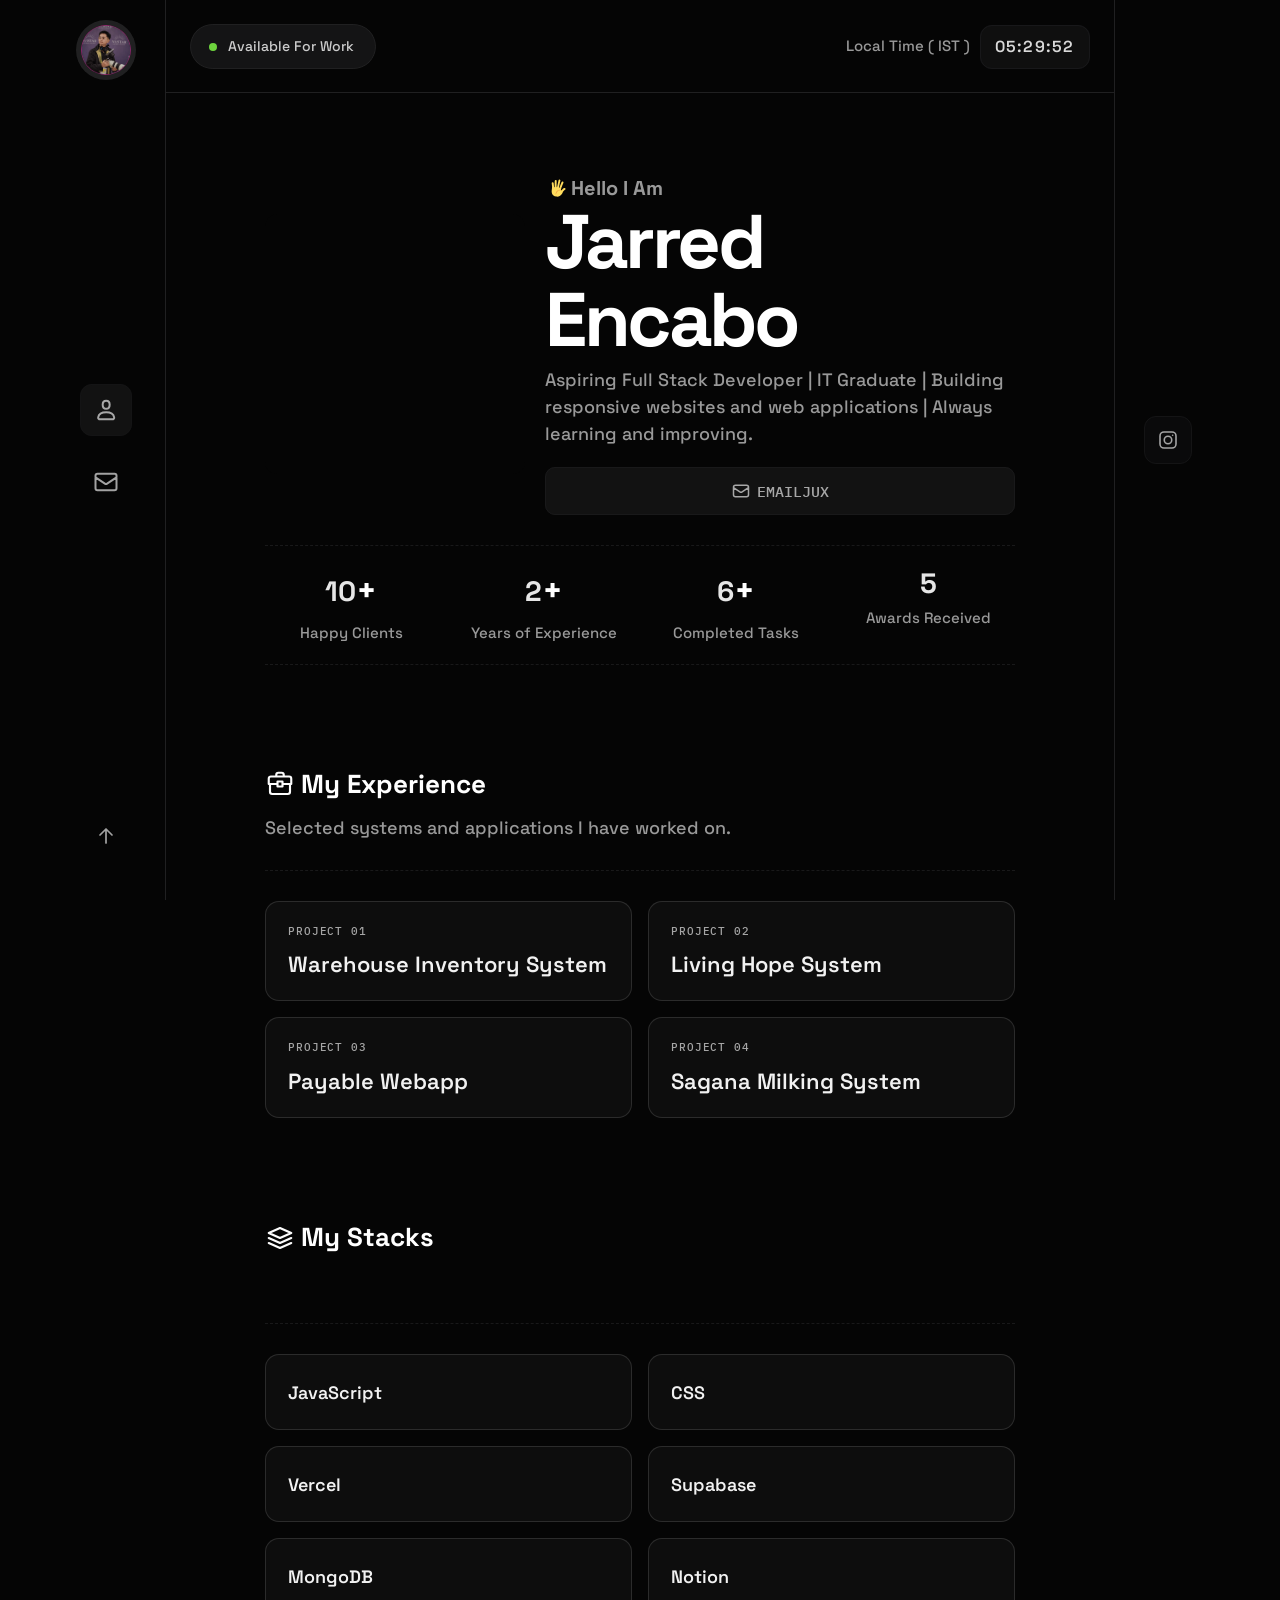
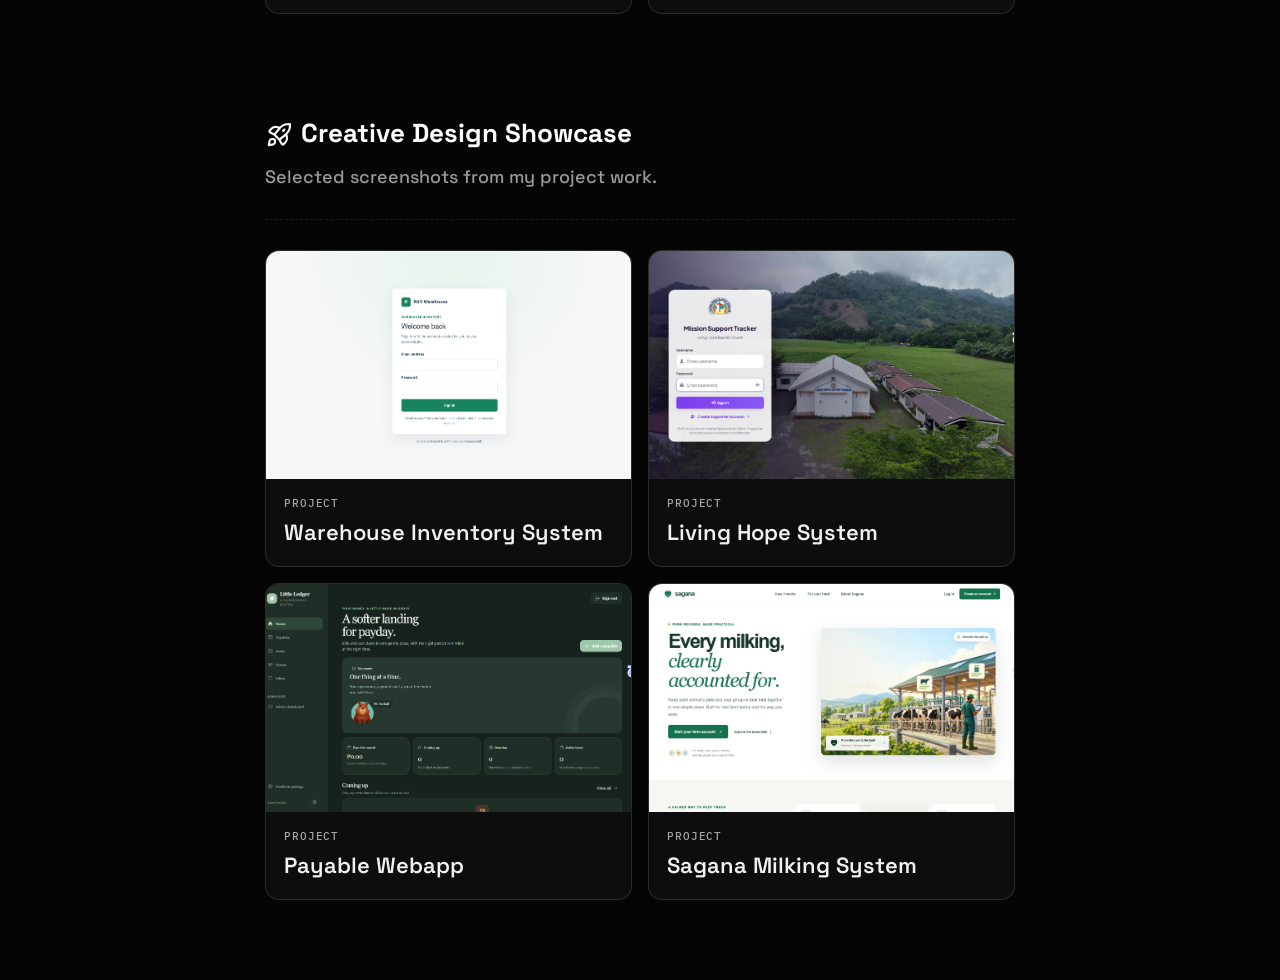
==== index.html @ 075512ea "Publish Jarred Encabo portfolio" ====
<!DOCTYPE html>
<?xml encoding="utf-8" ?><!-- &#10024; Built with Framer &bull; https://www.framer.com/ --><html lang="en">
<head>
    <meta charset="utf-8">
    
    
    
    <!-- Start of headStart -->
    
    <!-- End of headStart -->
    <meta name="viewport" content="width=device-width">
    <meta name="generator" content="Framer c07a8c1">
    <title>Welcome to DarkMate - Explore My Portfolio</title>
    <meta name="description" content="Step into my digital realm and explore a showcase of my work. From web development to design, discover what sets me apart.">
    <meta name="framer-search-index" content="assets/searchIndex-9YSHQGGs-zQ9.json">
    <meta name="framer-html-plugin" content="disable">
    <link href="images/ck975VziXxtSAwyPJ0iaVqRKU4.2fa88.svg" rel="icon" media="(prefers-color-scheme: light)">
    <link href="images/ck975VziXxtSAwyPJ0iaVqRKU4.2fa88.svg" rel="icon" media="(prefers-color-scheme: dark)">
    <!-- Open Graph / Facebook -->
    <meta property="og:type" content="website">
    <meta property="og:title" content="Welcome to DarkMate - Explore My Portfolio">
    <meta property="og:description" content="Step into my digital realm and explore a showcase of my work. From web development to design, discover what sets me apart.">
    <meta property="og:image" content="images/N1bJONZQ5KriI8lagUc4ZhHtcY.2fa88.jpg">
    <!-- Twitter -->
    <meta name="twitter:card" content="summary_large_image">
    <meta name="twitter:title" content="Welcome to DarkMate - Explore My Portfolio">
    <meta name="twitter:description" content="Step into my digital realm and explore a showcase of my work. From web development to design, discover what sets me apart.">
    <meta name="twitter:image" content="images/N1bJONZQ5KriI8lagUc4ZhHtcY.2fa88.jpg">
    
    
    <meta name="robots" content="max-image-preview:large"><link rel="canonical" href="https://darkmate.framer.website/"><meta property="og:url" content="https://darkmate.framer.website/"><style data-framer-breakpoint-css>@media(min-width: 1200px){.hidden-72rtr7{display:none!important}}@media(min-width: 810px) and (max-width: 1199px){.hidden-ebnjtq{display:none!important}}@media(max-width: 809px){.hidden-1m549j2{display:none!important}}</style><style data-framer-css-ssr-minified data-framer-components="framer-lib-cursors-host framer-1sI1t framer-4fSxU framer-32sV9 framer-TaQIi PropertyOverrides framer-Pxxcs framer-CaOOj framer-XmagV framer-6bEKH framer-GNeVJ framer-97X2K framer-rgKMc framer-NcsTi framer-rAu9d framer-090P0 framer-HwtZQ framer-PKpMp framer-xlhSt framer-UC8em framer-6Icgr framer-k18QH framer-HIfbI framer-eKXL1">html,body,#main{margin:0;padding:0;box-sizing:border-box}:root{-webkit-font-smoothing:antialiased;-moz-osx-font-smoothing:grayscale}*{box-sizing:border-box;-webkit-font-smoothing:inherit}h1,h2,h3,h4,h5,h6,p,figure{margin:0}body,input,textarea,select,button{font-size:12px;font-family:sans-serif}body{--token-da960178-e53a-432a-be83-8b061a8c23d0: rgb(255, 255, 255);--token-2be89de8-7263-45ae-b1d9-03ee6d2c7cfb: rgb(0, 0, 0);--token-0c9648e8-0b89-490a-aac8-692986a15810: rgb(5, 5, 5);--token-43e121a0-5f49-4252-9997-cc3032df255a: rgb(10, 10, 11);--token-aac0f801-6e8e-4959-910c-a8bbfb3bc240: rgb(15, 15, 16);--token-1f2062cb-4e9f-4e0e-a7c5-402a9c533767: rgb(18, 18, 18);--token-a9d45059-11eb-4397-affb-3b82ce85a45e: rgb(20, 20, 21);--token-f5a700cc-6f81-4862-bf4f-509cd25c7c47: rgb(25, 25, 26);--token-fb832642-4b60-46c9-82aa-13e8d4f79051: rgb(32, 32, 33);--token-008ffee4-1f51-469b-8d98-f2b2cc117379: rgb(40, 40, 42);--token-2535f7d5-152a-4df0-b936-9b534f4c5a2d: rgb(45, 45, 47);--token-f9f11338-ac59-4812-b9a4-21e83716cd16: rgb(55, 55, 57);--token-e0deea66-d5c8-4281-b85a-5de129a3f291: rgb(62, 62, 65);--token-e22f269a-d86e-4e96-b36b-89de364678bb: rgb(102, 102, 102);--token-37bcb8a8-2214-4339-beef-3a3da9c68eec: rgb(117, 117, 117);--token-69a0ec5c-da85-4a5a-a0c3-c41a92df0364: rgb(153, 153, 153);--token-51e71841-61d4-44f7-8a34-46b17f753246: rgb(204, 204, 204);--token-82d5fc6a-c453-4a57-ad20-b382dbe1a632: rgb(217, 217, 217);--token-556c7b5b-06b5-44c0-b0d5-25ac5a1012c5: rgb(230, 230, 230);--token-87172f1e-87c2-4e47-969d-9a5dfff6110e: rgb(242, 242, 242);--token-d5c609b3-dc5e-4a87-9372-717bc7594d04: rgb(252, 252, 252)}#__framer-badge-container{position:fixed;bottom:0;padding:20px;width:100%;display:flex;justify-content:right;pointer-events:none;z-index:314159}.__framer-badge{pointer-events:auto}@font-face{font-family:Space Grotesk;font-style:normal;font-weight:400;font-display:swap;src:url("fonts/V8mDoQDjQSkFtoMM3T6r8E7mPb54C-s0.d455b.woff2") format("woff2");unicode-range:U+0102-0103,U+0110-0111,U+0128-0129,U+0168-0169,U+01A0-01A1,U+01AF-01B0,U+0300-0301,U+0303-0304,U+0308-0309,U+0323,U+0329,U+1EA0-1EF9,U+20AB}@font-face{font-family:Space Grotesk;font-style:normal;font-weight:400;font-display:swap;src:url("fonts/V8mDoQDjQSkFtoMM3T6r8E7mPb94C-s0.d455b.woff2") format("woff2");unicode-range:U+0100-02BA,U+02BD-02C5,U+02C7-02CC,U+02CE-02D7,U+02DD-02FF,U+0304,U+0308,U+0329,U+1D00-1DBF,U+1E00-1E9F,U+1EF2-1EFF,U+2020,U+20A0-20AB,U+20AD-20C0,U+2113,U+2C60-2C7F,U+A720-A7FF}@font-face{font-family:Space Grotesk;font-style:normal;font-weight:400;font-display:swap;src:url("fonts/V8mDoQDjQSkFtoMM3T6r8E7mPbF4Cw.d455b.woff2") format("woff2");unicode-range:U+0000-00FF,U+0131,U+0152-0153,U+02BB-02BC,U+02C6,U+02DA,U+02DC,U+0304,U+0308,U+0329,U+2000-206F,U+20AC,U+2122,U+2191,U+2193,U+2212,U+2215,U+FEFF,U+FFFD}@font-face{font-family:Space Grotesk;font-style:normal;font-weight:500;font-display:swap;src:url("fonts/V8mDoQDjQSkFtoMM3T6r8E7mPb54C-s0.d455b.woff2") format("woff2");unicode-range:U+0102-0103,U+0110-0111,U+0128-0129,U+0168-0169,U+01A0-01A1,U+01AF-01B0,U+0300-0301,U+0303-0304,U+0308-0309,U+0323,U+0329,U+1EA0-1EF9,U+20AB}@font-face{font-family:Space Grotesk;font-style:normal;font-weight:500;font-display:swap;src:url("fonts/V8mDoQDjQSkFtoMM3T6r8E7mPb94C-s0.d455b.woff2") format("woff2");unicode-range:U+0100-02BA,U+02BD-02C5,U+02C7-02CC,U+02CE-02D7,U+02DD-02FF,U+0304,U+0308,U+0329,U+1D00-1DBF,U+1E00-1E9F,U+1EF2-1EFF,U+2020,U+20A0-20AB,U+20AD-20C0,U+2113,U+2C60-2C7F,U+A720-A7FF}@font-face{font-family:Space Grotesk;font-style:normal;font-weight:500;font-display:swap;src:url("fonts/V8mDoQDjQSkFtoMM3T6r8E7mPbF4Cw.d455b.woff2") format("woff2");unicode-range:U+0000-00FF,U+0131,U+0152-0153,U+02BB-02BC,U+02C6,U+02DA,U+02DC,U+0304,U+0308,U+0329,U+2000-206F,U+20AC,U+2122,U+2191,U+2193,U+2212,U+2215,U+FEFF,U+FFFD}@font-face{font-family:Space Grotesk;font-style:normal;font-weight:600;font-display:swap;src:url("fonts/V8mDoQDjQSkFtoMM3T6r8E7mPb54C-s0.d455b.woff2") format("woff2");unicode-range:U+0102-0103,U+0110-0111,U+0128-0129,U+0168-0169,U+01A0-01A1,U+01AF-01B0,U+0300-0301,U+0303-0304,U+0308-0309,U+0323,U+0329,U+1EA0-1EF9,U+20AB}@font-face{font-family:Space Grotesk;font-style:normal;font-weight:600;font-display:swap;src:url("fonts/V8mDoQDjQSkFtoMM3T6r8E7mPb94C-s0.d455b.woff2") format("woff2");unicode-range:U+0100-02BA,U+02BD-02C5,U+02C7-02CC,U+02CE-02D7,U+02DD-02FF,U+0304,U+0308,U+0329,U+1D00-1DBF,U+1E00-1E9F,U+1EF2-1EFF,U+2020,U+20A0-20AB,U+20AD-20C0,U+2113,U+2C60-2C7F,U+A720-A7FF}@font-face{font-family:Space Grotesk;font-style:normal;font-weight:600;font-display:swap;src:url("fonts/V8mDoQDjQSkFtoMM3T6r8E7mPbF4Cw.d455b.woff2") format("woff2");unicode-range:U+0000-00FF,U+0131,U+0152-0153,U+02BB-02BC,U+02C6,U+02DA,U+02DC,U+0304,U+0308,U+0329,U+2000-206F,U+20AC,U+2122,U+2191,U+2193,U+2212,U+2215,U+FEFF,U+FFFD}@font-face{font-family:Space Grotesk;font-style:normal;font-weight:700;font-display:swap;src:url("fonts/V8mDoQDjQSkFtoMM3T6r8E7mPb54C-s0.d455b.woff2") format("woff2");unicode-range:U+0102-0103,U+0110-0111,U+0128-0129,U+0168-0169,U+01A0-01A1,U+01AF-01B0,U+0300-0301,U+0303-0304,U+0308-0309,U+0323,U+0329,U+1EA0-1EF9,U+20AB}@font-face{font-family:Space Grotesk;font-style:normal;font-weight:700;font-display:swap;src:url("fonts/V8mDoQDjQSkFtoMM3T6r8E7mPb94C-s0.d455b.woff2") format("woff2");unicode-range:U+0100-02BA,U+02BD-02C5,U+02C7-02CC,U+02CE-02D7,U+02DD-02FF,U+0304,U+0308,U+0329,U+1D00-1DBF,U+1E00-1E9F,U+1EF2-1EFF,U+2020,U+20A0-20AB,U+20AD-20C0,U+2113,U+2C60-2C7F,U+A720-A7FF}@font-face{font-family:Space Grotesk;font-style:normal;font-weight:700;font-display:swap;src:url("fonts/V8mDoQDjQSkFtoMM3T6r8E7mPbF4Cw.d455b.woff2") format("woff2");unicode-range:U+0000-00FF,U+0131,U+0152-0153,U+02BB-02BC,U+02C6,U+02DA,U+02DC,U+0304,U+0308,U+0329,U+2000-206F,U+20AC,U+2122,U+2191,U+2193,U+2212,U+2215,U+FEFF,U+FFFD}@font-face{font-family:IBM Plex Mono;font-style:normal;font-weight:500;font-display:block;src:url("fonts/-F6qfjptAgt5VM-kVkqdyU8n3twJwl1FgtIU.2d5bd.woff2") format("woff2");unicode-range:U+0460-052F,U+1C80-1C8A,U+20B4,U+2DE0-2DFF,U+A640-A69F,U+FE2E-FE2F}@font-face{font-family:IBM Plex Mono;font-style:normal;font-weight:500;font-display:block;src:url("fonts/-F6qfjptAgt5VM-kVkqdyU8n3twJwlRFgtIU.2d5bd.woff2") format("woff2");unicode-range:U+0301,U+0400-045F,U+0490-0491,U+04B0-04B1,U+2116}@font-face{font-family:IBM Plex Mono;font-style:normal;font-weight:500;font-display:block;src:url("fonts/-F6qfjptAgt5VM-kVkqdyU8n3twJwl9FgtIU.2d5bd.woff2") format("woff2");unicode-range:U+0102-0103,U+0110-0111,U+0128-0129,U+0168-0169,U+01A0-01A1,U+01AF-01B0,U+0300-0301,U+0303-0304,U+0308-0309,U+0323,U+0329,U+1EA0-1EF9,U+20AB}@font-face{font-family:IBM Plex Mono;font-style:normal;font-weight:500;font-display:block;src:url("fonts/-F6qfjptAgt5VM-kVkqdyU8n3twJwl5FgtIU.2d5bd.woff2") format("woff2");unicode-range:U+0100-02BA,U+02BD-02C5,U+02C7-02CC,U+02CE-02D7,U+02DD-02FF,U+0304,U+0308,U+0329,U+1D00-1DBF,U+1E00-1E9F,U+1EF2-1EFF,U+2020,U+20A0-20AB,U+20AD-20C0,U+2113,U+2C60-2C7F,U+A720-A7FF}@font-face{font-family:IBM Plex Mono;font-style:normal;font-weight:500;font-display:block;src:url("fonts/-F6qfjptAgt5VM-kVkqdyU8n3twJwlBFgg.2d5bd.woff2") format("woff2");unicode-range:U+0000-00FF,U+0131,U+0152-0153,U+02BB-02BC,U+02C6,U+02DA,U+02DC,U+0304,U+0308,U+0329,U+2000-206F,U+20AC,U+2122,U+2191,U+2193,U+2212,U+2215,U+FEFF,U+FFFD}@font-face{font-family:Inter;src:url("fonts/5vvr9Vy74if2I6bQbJvbw7SY1pQ.abed4.woff2");font-display:swap;font-style:normal;font-weight:400;unicode-range:U+0460-052F,U+1C80-1C88,U+20B4,U+2DE0-2DFF,U+A640-A69F,U+FE2E-FE2F}@font-face{font-family:Inter;src:url("fonts/EOr0mi4hNtlgWNn9if640EZzXCo.abed4.woff2");font-display:swap;font-style:normal;font-weight:400;unicode-range:U+0301,U+0400-045F,U+0490-0491,U+04B0-04B1,U+2116}@font-face{font-family:Inter;src:url("fonts/Y9k9QrlZAqio88Klkmbd8VoMQc.abed4.woff2");font-display:swap;font-style:normal;font-weight:400;unicode-range:U+1F00-1FFF}@font-face{font-family:Inter;src:url("fonts/OYrD2tBIBPvoJXiIHnLoOXnY9M.abed4.woff2");font-display:swap;font-style:normal;font-weight:400;unicode-range:U+0370-03FF}@font-face{font-family:Inter;src:url("fonts/JeYwfuaPfZHQhEG8U5gtPDZ7WQ.abed4.woff2");font-display:swap;font-style:normal;font-weight:400;unicode-range:U+0100-024F,U+0259,U+1E00-1EFF,U+2020,U+20A0-20AB,U+20AD-20CF,U+2113,U+2C60-2C7F,U+A720-A7FF}@font-face{font-family:Inter;src:url("fonts/vQyevYAyHtARFwPqUzQGpnDs.abed4.woff2");font-display:swap;font-style:normal;font-weight:400;unicode-range:U+0000-00FF,U+0131,U+0152-0153,U+02BB-02BC,U+02C6,U+02DA,U+02DC,U+2000-206F,U+2074,U+20AC,U+2122,U+2191,U+2193,U+2212,U+2215,U+FEFF,U+FFFD}@font-face{font-family:Inter;src:url("fonts/b6Y37FthZeALduNqHicBT6FutY.abed4.woff2");font-display:swap;font-style:normal;font-weight:400;unicode-range:U+0102-0103,U+0110-0111,U+0128-0129,U+0168-0169,U+01A0-01A1,U+01AF-01B0,U+1EA0-1EF9,U+20AB}@font-face{font-family:Inter;src:url("fonts/NXxvFRoY5LDh3yCm7MEP2jqYk.abed4.woff2");font-display:block;font-style:normal;font-weight:100;unicode-range:U+0460-052F,U+1C80-1C88,U+20B4,U+2DE0-2DFF,U+A640-A69F,U+FE2E-FE2F}@font-face{font-family:Inter;src:url("fonts/5CcgcVyoWSqO1THBiISd6oCog.abed4.woff2");font-display:block;font-style:normal;font-weight:100;unicode-range:U+0301,U+0400-045F,U+0490-0491,U+04B0-04B1,U+2116}@font-face{font-family:Inter;src:url("fonts/MF544SVCvk3yNpLIz3pwDXFZPKM.abed4.woff2");font-display:block;font-style:normal;font-weight:100;unicode-range:U+1F00-1FFF}@font-face{font-family:Inter;src:url("fonts/TNtxudDBkAm2RXdtU3rvTBwoM.abed4.woff2");font-display:block;font-style:normal;font-weight:100;unicode-range:U+0370-03FF}@font-face{font-family:Inter;src:url("fonts/fIabp4VN5z7iJ3lNOz9qfNeQHc.abed4.woff2");font-display:block;font-style:normal;font-weight:100;unicode-range:U+0100-024F,U+0259,U+1E00-1EFF,U+2020,U+20A0-20AB,U+20AD-20CF,U+2113,U+2C60-2C7F,U+A720-A7FF}@font-face{font-family:Inter;src:url("fonts/YSOgKh50dqzzsXffetgcarlLHcI.abed4.woff2");font-display:block;font-style:normal;font-weight:100;unicode-range:U+0000-00FF,U+0131,U+0152-0153,U+02BB-02BC,U+02C6,U+02DA,U+02DC,U+2000-206F,U+2074,U+20AC,U+2122,U+2191,U+2193,U+2212,U+2215,U+FEFF,U+FFFD}@font-face{font-family:Inter;src:url("fonts/9iRSYClnXA0RMygyIn6yjjWXJw.abed4.woff2");font-display:block;font-style:normal;font-weight:100;unicode-range:U+0102-0103,U+0110-0111,U+0128-0129,U+0168-0169,U+01A0-01A1,U+01AF-01B0,U+1EA0-1EF9,U+20AB}@font-face{font-family:Inter;src:url("fonts/MVhJhYeDWxeyqT939zMNyw9p8.abed4.woff2");font-display:block;font-style:normal;font-weight:200;unicode-range:U+0460-052F,U+1C80-1C88,U+20B4,U+2DE0-2DFF,U+A640-A69F,U+FE2E-FE2F}@font-face{font-family:Inter;src:url("fonts/WXQXYfAQJIi2pCJACAfWWXfIDqI.abed4.woff2");font-display:block;font-style:normal;font-weight:200;unicode-range:U+0301,U+0400-045F,U+0490-0491,U+04B0-04B1,U+2116}@font-face{font-family:Inter;src:url("fonts/RJeJJARdrtNUtic58kOz7hIgBuE.abed4.woff2");font-display:block;font-style:normal;font-weight:200;unicode-range:U+1F00-1FFF}@font-face{font-family:Inter;src:url("fonts/4hBRAuM02i3fsxYDzyNvt5Az2so.abed4.woff2");font-display:block;font-style:normal;font-weight:200;unicode-range:U+0370-03FF}@font-face{font-family:Inter;src:url("fonts/fz1JbBffNGgK7BNUI1mmbFBlgA8.abed4.woff2");font-display:block;font-style:normal;font-weight:200;unicode-range:U+0100-024F,U+0259,U+1E00-1EFF,U+2020,U+20A0-20AB,U+20AD-20CF,U+2113,U+2C60-2C7F,U+A720-A7FF}@font-face{font-family:Inter;src:url("fonts/hgmI3sEShaw5UU738TAjDBQPH0.abed4.woff2");font-display:block;font-style:normal;font-weight:200;unicode-range:U+0000-00FF,U+0131,U+0152-0153,U+02BB-02BC,U+02C6,U+02DA,U+02DC,U+2000-206F,U+2074,U+20AC,U+2122,U+2191,U+2193,U+2212,U+2215,U+FEFF,U+FFFD}@font-face{font-family:Inter;src:url("fonts/eIZyQwIlHYR0mnMSneEDMtqBPgw.abed4.woff2");font-display:block;font-style:normal;font-weight:200;unicode-range:U+0102-0103,U+0110-0111,U+0128-0129,U+0168-0169,U+01A0-01A1,U+01AF-01B0,U+1EA0-1EF9,U+20AB}@font-face{font-family:Inter;src:url("fonts/BkDpl4ghaqvMi1btKFyG2tdbec.abed4.woff2");font-display:swap;font-style:normal;font-weight:300;unicode-range:U+0460-052F,U+1C80-1C88,U+20B4,U+2DE0-2DFF,U+A640-A69F,U+FE2E-FE2F}@font-face{font-family:Inter;src:url("fonts/zAMK70AQRFSShJgUiaR5IiIhgzk.abed4.woff2");font-display:swap;font-style:normal;font-weight:300;unicode-range:U+0301,U+0400-045F,U+0490-0491,U+04B0-04B1,U+2116}@font-face{font-family:Inter;src:url("fonts/IETjvc5qzUaRoaruDpPSwCUM8.abed4.woff2");font-display:swap;font-style:normal;font-weight:300;unicode-range:U+1F00-1FFF}@font-face{font-family:Inter;src:url("fonts/oLCoaT3ioA0fHdJnWR9W6k7NY.abed4.woff2");font-display:swap;font-style:normal;font-weight:300;unicode-range:U+0370-03FF}@font-face{font-family:Inter;src:url("fonts/Sj0PCHQSBjFmEp6NBWg6FNaKc.abed4.woff2");font-display:swap;font-style:normal;font-weight:300;unicode-range:U+0100-024F,U+0259,U+1E00-1EFF,U+2020,U+20A0-20AB,U+20AD-20CF,U+2113,U+2C60-2C7F,U+A720-A7FF}@font-face{font-family:Inter;src:url("fonts/v2q8JTTTs7McDMSEhnxAIBqd0.abed4.woff2");font-display:swap;font-style:normal;font-weight:300;unicode-range:U+0000-00FF,U+0131,U+0152-0153,U+02BB-02BC,U+02C6,U+02DA,U+02DC,U+2000-206F,U+2074,U+20AC,U+2122,U+2191,U+2193,U+2212,U+2215,U+FEFF,U+FFFD}@font-face{font-family:Inter;src:url("fonts/H4TfENUY1rh8R9UaSD6vngjJP3M.abed4.woff2");font-display:swap;font-style:normal;font-weight:300;unicode-range:U+0102-0103,U+0110-0111,U+0128-0129,U+0168-0169,U+01A0-01A1,U+01AF-01B0,U+1EA0-1EF9,U+20AB}@font-face{font-family:Inter;src:url("fonts/5A3Ce6C9YYmCjpQx9M4inSaKU.abed4.woff2");font-display:swap;font-style:normal;font-weight:500;unicode-range:U+0460-052F,U+1C80-1C88,U+20B4,U+2DE0-2DFF,U+A640-A69F,U+FE2E-FE2F}@font-face{font-family:Inter;src:url("fonts/Qx95Xyt0Ka3SGhinnbXIGpEIyP4.abed4.woff2");font-display:swap;font-style:normal;font-weight:500;unicode-range:U+0301,U+0400-045F,U+0490-0491,U+04B0-04B1,U+2116}@font-face{font-family:Inter;src:url("fonts/6mJuEAguuIuMog10gGvH5d3cl8.abed4.woff2");font-display:swap;font-style:normal;font-weight:500;unicode-range:U+1F00-1FFF}@font-face{font-family:Inter;src:url("fonts/xYYWaj7wCU5zSQH0eXvSaS19wo.abed4.woff2");font-display:swap;font-style:normal;font-weight:500;unicode-range:U+0370-03FF}@font-face{font-family:Inter;src:url("fonts/otTaNuNpVK4RbdlT7zDDdKvQBA.abed4.woff2");font-display:swap;font-style:normal;font-weight:500;unicode-range:U+0100-024F,U+0259,U+1E00-1EFF,U+2020,U+20A0-20AB,U+20AD-20CF,U+2113,U+2C60-2C7F,U+A720-A7FF}@font-face{font-family:Inter;src:url("fonts/d3tHnaQIAeqiE5hGcRw4mmgWYU.abed4.woff2");font-display:swap;font-style:normal;font-weight:500;unicode-range:U+0000-00FF,U+0131,U+0152-0153,U+02BB-02BC,U+02C6,U+02DA,U+02DC,U+2000-206F,U+2074,U+20AC,U+2122,U+2191,U+2193,U+2212,U+2215,U+FEFF,U+FFFD}@font-face{font-family:Inter;src:url("fonts/DolVirEGb34pEXEp8t8FQBSK4.abed4.woff2");font-display:swap;font-style:normal;font-weight:500;unicode-range:U+0102-0103,U+0110-0111,U+0128-0129,U+0168-0169,U+01A0-01A1,U+01AF-01B0,U+1EA0-1EF9,U+20AB}@font-face{font-family:Inter;src:url("fonts/hyOgCu0Xnghbimh0pE8QTvtt2AU.abed4.woff2");font-display:swap;font-style:normal;font-weight:600;unicode-range:U+0460-052F,U+1C80-1C88,U+20B4,U+2DE0-2DFF,U+A640-A69F,U+FE2E-FE2F}@font-face{font-family:Inter;src:url("fonts/NeGmSOXrPBfEFIy5YZeHq17LEDA.abed4.woff2");font-display:swap;font-style:normal;font-weight:600;unicode-range:U+0301,U+0400-045F,U+0490-0491,U+04B0-04B1,U+2116}@font-face{font-family:Inter;src:url("fonts/oYaAX5himiTPYuN8vLWnqBbfD2s.abed4.woff2");font-display:swap;font-style:normal;font-weight:600;unicode-range:U+1F00-1FFF}@font-face{font-family:Inter;src:url("fonts/lEJLP4R0yuCaMCjSXYHtJw72M.abed4.woff2");font-display:swap;font-style:normal;font-weight:600;unicode-range:U+0370-03FF}@font-face{font-family:Inter;src:url("fonts/cRJyLNuTJR5jbyKzGi33wU9cqIQ.abed4.woff2");font-display:swap;font-style:normal;font-weight:600;unicode-range:U+0100-024F,U+0259,U+1E00-1EFF,U+2020,U+20A0-20AB,U+20AD-20CF,U+2113,U+2C60-2C7F,U+A720-A7FF}@font-face{font-family:Inter;src:url("fonts/1ZFS7N918ojhhd0nQWdj3jz4w.abed4.woff2");font-display:swap;font-style:normal;font-weight:600;unicode-range:U+0000-00FF,U+0131,U+0152-0153,U+02BB-02BC,U+02C6,U+02DA,U+02DC,U+2000-206F,U+2074,U+20AC,U+2122,U+2191,U+2193,U+2212,U+2215,U+FEFF,U+FFFD}@font-face{font-family:Inter;src:url("fonts/A0Wcc7NgXMjUuFdquHDrIZpzZw0.abed4.woff2");font-display:swap;font-style:normal;font-weight:600;unicode-range:U+0102-0103,U+0110-0111,U+0128-0129,U+0168-0169,U+01A0-01A1,U+01AF-01B0,U+1EA0-1EF9,U+20AB}@font-face{font-family:Inter;src:url("fonts/DpPBYI0sL4fYLgAkX8KXOPVt7c.abed4.woff2");font-display:swap;font-style:normal;font-weight:700;unicode-range:U+0460-052F,U+1C80-1C88,U+20B4,U+2DE0-2DFF,U+A640-A69F,U+FE2E-FE2F}@font-face{font-family:Inter;src:url("fonts/4RAEQdEOrcnDkhHiiCbJOw92Lk.abed4.woff2");font-display:swap;font-style:normal;font-weight:700;unicode-range:U+0301,U+0400-045F,U+0490-0491,U+04B0-04B1,U+2116}@font-face{font-family:Inter;src:url("fonts/1K3W8DizY3v4emK8Mb08YHxTbs.abed4.woff2");font-display:swap;font-style:normal;font-weight:700;unicode-range:U+1F00-1FFF}@font-face{font-family:Inter;src:url("fonts/tUSCtfYVM1I1IchuyCwz9gDdQ.abed4.woff2");font-display:swap;font-style:normal;font-weight:700;unicode-range:U+0370-03FF}@font-face{font-family:Inter;src:url("fonts/VgYFWiwsAC5OYxAycRXXvhze58.abed4.woff2");font-display:swap;font-style:normal;font-weight:700;unicode-range:U+0100-024F,U+0259,U+1E00-1EFF,U+2020,U+20A0-20AB,U+20AD-20CF,U+2113,U+2C60-2C7F,U+A720-A7FF}@font-face{font-family:Inter;src:url("fonts/DXD0Q7LSl7HEvDzucnyLnGBHM.abed4.woff2");font-display:swap;font-style:normal;font-weight:700;unicode-range:U+0000-00FF,U+0131,U+0152-0153,U+02BB-02BC,U+02C6,U+02DA,U+02DC,U+2000-206F,U+2074,U+20AC,U+2122,U+2191,U+2193,U+2212,U+2215,U+FEFF,U+FFFD}@font-face{font-family:Inter;src:url("fonts/GIryZETIX4IFypco5pYZONKhJIo.abed4.woff2");font-display:swap;font-style:normal;font-weight:700;unicode-range:U+0102-0103,U+0110-0111,U+0128-0129,U+0168-0169,U+01A0-01A1,U+01AF-01B0,U+1EA0-1EF9,U+20AB}@font-face{font-family:Inter;src:url("fonts/PONfPc6h4EPYwJliXQBmjVx7QxI.abed4.woff2");font-display:swap;font-style:normal;font-weight:800;unicode-range:U+0460-052F,U+1C80-1C88,U+20B4,U+2DE0-2DFF,U+A640-A69F,U+FE2E-FE2F}@font-face{font-family:Inter;src:url("fonts/zsnJN7Z1wdzUvepJniD3rbvJIyU.abed4.woff2");font-display:swap;font-style:normal;font-weight:800;unicode-range:U+0301,U+0400-045F,U+0490-0491,U+04B0-04B1,U+2116}@font-face{font-family:Inter;src:url("fonts/UrzZBOy7RyJEWAZGduzOeHiHuY.abed4.woff2");font-display:swap;font-style:normal;font-weight:800;unicode-range:U+1F00-1FFF}@font-face{font-family:Inter;src:url("fonts/996sR9SfSDuYELz8oHhDOcErkY.abed4.woff2");font-display:swap;font-style:normal;font-weight:800;unicode-range:U+0370-03FF}@font-face{font-family:Inter;src:url("fonts/ftN1HpyPVJEoEb4q36SOrNdLXU.abed4.woff2");font-display:swap;font-style:normal;font-weight:800;unicode-range:U+0100-024F,U+0259,U+1E00-1EFF,U+2020,U+20A0-20AB,U+20AD-20CF,U+2113,U+2C60-2C7F,U+A720-A7FF}@font-face{font-family:Inter;src:url("fonts/jN39PDxZWEwjG7Csryx3JN2r2Y.abed4.woff2");font-display:swap;font-style:normal;font-weight:800;unicode-range:U+0000-00FF,U+0131,U+0152-0153,U+02BB-02BC,U+02C6,U+02DA,U+02DC,U+2000-206F,U+2074,U+20AC,U+2122,U+2191,U+2193,U+2212,U+2215,U+FEFF,U+FFFD}@font-face{font-family:Inter;src:url("fonts/JAur4lGGSGRGyrFi59JSIKqVgU.abed4.woff2");font-display:swap;font-style:normal;font-weight:800;unicode-range:U+0102-0103,U+0110-0111,U+0128-0129,U+0168-0169,U+01A0-01A1,U+01AF-01B0,U+1EA0-1EF9,U+20AB}@font-face{font-family:Inter;src:url("fonts/mkY5Sgyq51ik0AMrSBwhm9DJg.abed4.woff2");font-display:block;font-style:normal;font-weight:900;unicode-range:U+0460-052F,U+1C80-1C88,U+20B4,U+2DE0-2DFF,U+A640-A69F,U+FE2E-FE2F}@font-face{font-family:Inter;src:url("fonts/X5hj6qzcHUYv7h1390c8Rhm6550.abed4.woff2");font-display:block;font-style:normal;font-weight:900;unicode-range:U+0301,U+0400-045F,U+0490-0491,U+04B0-04B1,U+2116}@font-face{font-family:Inter;src:url("fonts/gQhNpS3tN86g8RcVKYUUaKt2oMQ.abed4.woff2");font-display:block;font-style:normal;font-weight:900;unicode-range:U+1F00-1FFF}@font-face{font-family:Inter;src:url("fonts/cugnVhSraaRyANCaUtI5FV17wk.abed4.woff2");font-display:block;font-style:normal;font-weight:900;unicode-range:U+0370-03FF}@font-face{font-family:Inter;src:url("fonts/5HcVoGak8k5agFJSaKa4floXVu0.abed4.woff2");font-display:block;font-style:normal;font-weight:900;unicode-range:U+0100-024F,U+0259,U+1E00-1EFF,U+2020,U+20A0-20AB,U+20AD-20CF,U+2113,U+2C60-2C7F,U+A720-A7FF}@font-face{font-family:Inter;src:url("fonts/jn4BtSPLlS0NDp1KiFAtFKiiY0o.abed4.woff2");font-display:block;font-style:normal;font-weight:900;unicode-range:U+0000-00FF,U+0131,U+0152-0153,U+02BB-02BC,U+02C6,U+02DA,U+02DC,U+2000-206F,U+2074,U+20AC,U+2122,U+2191,U+2193,U+2212,U+2215,U+FEFF,U+FFFD}@font-face{font-family:Inter;src:url("fonts/P2Bw01CtL0b9wqygO0sSVogWbo.abed4.woff2");font-display:block;font-style:normal;font-weight:900;unicode-range:U+0102-0103,U+0110-0111,U+0128-0129,U+0168-0169,U+01A0-01A1,U+01AF-01B0,U+1EA0-1EF9,U+20AB}@font-face{font-family:Inter;src:url("fonts/YJsHMqeEm0oDHuxRTVCwg5eZuo.abed4.woff2");font-display:block;font-style:italic;font-weight:100;unicode-range:U+0460-052F,U+1C80-1C88,U+20B4,U+2DE0-2DFF,U+A640-A69F,U+FE2E-FE2F}@font-face{font-family:Inter;src:url("fonts/oJJMyJlDykMObEyb5VexHSxd24.abed4.woff2");font-display:block;font-style:italic;font-weight:100;unicode-range:U+0301,U+0400-045F,U+0490-0491,U+04B0-04B1,U+2116}@font-face{font-family:Inter;src:url("fonts/IpeaX0WzLaonj68howNZg4SJJaY.abed4.woff2");font-display:block;font-style:italic;font-weight:100;unicode-range:U+1F00-1FFF}@font-face{font-family:Inter;src:url("fonts/KCj1bV3vDXY5OLHttTeRYcu9J8.abed4.woff2");font-display:block;font-style:italic;font-weight:100;unicode-range:U+0370-03FF}@font-face{font-family:Inter;src:url("fonts/biaVHhOprxbHaR3dIP7Z8cYurHg.abed4.woff2");font-display:block;font-style:italic;font-weight:100;unicode-range:U+0100-024F,U+0259,U+1E00-1EFF,U+2020,U+20A0-20AB,U+20AD-20CF,U+2113,U+2C60-2C7F,U+A720-A7FF}@font-face{font-family:Inter;src:url("fonts/BpOIEy4nYtcp1RwqOtwAgi2EiDE.abed4.woff2");font-display:block;font-style:italic;font-weight:100;unicode-range:U+0000-00FF,U+0131,U+0152-0153,U+02BB-02BC,U+02C6,U+02DA,U+02DC,U+2000-206F,U+2074,U+20AC,U+2122,U+2191,U+2193,U+2212,U+2215,U+FEFF,U+FFFD}@font-face{font-family:Inter;src:url("fonts/gNa011yWpVpNFgUhhSlDX8nUiPQ.abed4.woff2");font-display:block;font-style:italic;font-weight:100;unicode-range:U+0102-0103,U+0110-0111,U+0128-0129,U+0168-0169,U+01A0-01A1,U+01AF-01B0,U+1EA0-1EF9,U+20AB}@font-face{font-family:Inter;src:url("fonts/vpq17U0WM26sBGHgq9jnrUmUf8.abed4.woff2");font-display:block;font-style:italic;font-weight:200;unicode-range:U+0460-052F,U+1C80-1C88,U+20B4,U+2DE0-2DFF,U+A640-A69F,U+FE2E-FE2F}@font-face{font-family:Inter;src:url("fonts/bNYh7lNMEpOegeRYAtyGel1WqBE.abed4.woff2");font-display:block;font-style:italic;font-weight:200;unicode-range:U+0301,U+0400-045F,U+0490-0491,U+04B0-04B1,U+2116}@font-face{font-family:Inter;src:url("fonts/FBzcXZYmdulcZC0z278U6o0cw.abed4.woff2");font-display:block;font-style:italic;font-weight:200;unicode-range:U+1F00-1FFF}@font-face{font-family:Inter;src:url("fonts/ua60IRqWK94xCrq0SC639Hbsdjg.abed4.woff2");font-display:block;font-style:italic;font-weight:200;unicode-range:U+0370-03FF}@font-face{font-family:Inter;src:url("fonts/Pd8gNPn2dSCh4FyjWFw9PJysoQ.abed4.woff2");font-display:block;font-style:italic;font-weight:200;unicode-range:U+0100-024F,U+0259,U+1E00-1EFF,U+2020,U+20A0-20AB,U+20AD-20CF,U+2113,U+2C60-2C7F,U+A720-A7FF}@font-face{font-family:Inter;src:url("fonts/zpiI5DA3vCb3G2sqEyq9xqogo.abed4.woff2");font-display:block;font-style:italic;font-weight:200;unicode-range:U+0000-00FF,U+0131,U+0152-0153,U+02BB-02BC,U+02C6,U+02DA,U+02DC,U+2000-206F,U+2074,U+20AC,U+2122,U+2191,U+2193,U+2212,U+2215,U+FEFF,U+FFFD}@font-face{font-family:Inter;src:url("fonts/DtVQjTG8OGGKnwKYrMHRZVCyo.abed4.woff2");font-display:block;font-style:italic;font-weight:200;unicode-range:U+0102-0103,U+0110-0111,U+0128-0129,U+0168-0169,U+01A0-01A1,U+01AF-01B0,U+1EA0-1EF9,U+20AB}@font-face{font-family:Inter;src:url("fonts/YYB6GZmCWnZq3RWZOghuZIOxQY.abed4.woff2");font-display:swap;font-style:italic;font-weight:300;unicode-range:U+0460-052F,U+1C80-1C88,U+20B4,U+2DE0-2DFF,U+A640-A69F,U+FE2E-FE2F}@font-face{font-family:Inter;src:url("fonts/miJTzODdiyIr3tRo9KEoqXXk2PM.abed4.woff2");font-display:swap;font-style:italic;font-weight:300;unicode-range:U+0301,U+0400-045F,U+0490-0491,U+04B0-04B1,U+2116}@font-face{font-family:Inter;src:url("fonts/6ZMhcggRFfEfbf7lncCpaUbA.abed4.woff2");font-display:swap;font-style:italic;font-weight:300;unicode-range:U+1F00-1FFF}@font-face{font-family:Inter;src:url("fonts/8sCN6PGUr4I8q5hC5twAXfcwqV0.abed4.woff2");font-display:swap;font-style:italic;font-weight:300;unicode-range:U+0370-03FF}@font-face{font-family:Inter;src:url("fonts/aUYDUTztS7anQw5JuwCncXeLOBY.abed4.woff2");font-display:swap;font-style:italic;font-weight:300;unicode-range:U+0100-024F,U+0259,U+1E00-1EFF,U+2020,U+20A0-20AB,U+20AD-20CF,U+2113,U+2C60-2C7F,U+A720-A7FF}@font-face{font-family:Inter;src:url("fonts/5mDAOkC5Wpzo7NkuE9oYfqlY2u4.abed4.woff2");font-display:swap;font-style:italic;font-weight:300;unicode-range:U+0000-00FF,U+0131,U+0152-0153,U+02BB-02BC,U+02C6,U+02DA,U+02DC,U+2000-206F,U+2074,U+20AC,U+2122,U+2191,U+2193,U+2212,U+2215,U+FEFF,U+FFFD}@font-face{font-family:Inter;src:url("fonts/yDiPvYxioBHsicnYxpPW35WQmx8.abed4.woff2");font-display:swap;font-style:italic;font-weight:300;unicode-range:U+0102-0103,U+0110-0111,U+0128-0129,U+0168-0169,U+01A0-01A1,U+01AF-01B0,U+1EA0-1EF9,U+20AB}@font-face{font-family:Inter;src:url("fonts/CfMzU8w2e7tHgF4T4rATMPuWosA.abed4.woff2");font-display:swap;font-style:italic;font-weight:400;unicode-range:U+0460-052F,U+1C80-1C88,U+20B4,U+2DE0-2DFF,U+A640-A69F,U+FE2E-FE2F}@font-face{font-family:Inter;src:url("fonts/867QObYax8ANsfX4TGEVU9YiCM.abed4.woff2");font-display:swap;font-style:italic;font-weight:400;unicode-range:U+0301,U+0400-045F,U+0490-0491,U+04B0-04B1,U+2116}@font-face{font-family:Inter;src:url("fonts/Oyn2ZbENFdnW7mt2Lzjk1h9Zb9k.abed4.woff2");font-display:swap;font-style:italic;font-weight:400;unicode-range:U+1F00-1FFF}@font-face{font-family:Inter;src:url("fonts/cdAe8hgZ1cMyLu9g005pAW3xMo.abed4.woff2");font-display:swap;font-style:italic;font-weight:400;unicode-range:U+0370-03FF}@font-face{font-family:Inter;src:url("fonts/DOfvtmE1UplCq161m6Hj8CSQYg.abed4.woff2");font-display:swap;font-style:italic;font-weight:400;unicode-range:U+0100-024F,U+0259,U+1E00-1EFF,U+2020,U+20A0-20AB,U+20AD-20CF,U+2113,U+2C60-2C7F,U+A720-A7FF}@font-face{font-family:Inter;src:url("fonts/vFzuJY0c65av44uhEKB6vyjFMg.abed4.woff2");font-display:swap;font-style:italic;font-weight:400;unicode-range:U+0000-00FF,U+0131,U+0152-0153,U+02BB-02BC,U+02C6,U+02DA,U+02DC,U+2000-206F,U+2074,U+20AC,U+2122,U+2191,U+2193,U+2212,U+2215,U+FEFF,U+FFFD}@font-face{font-family:Inter;src:url("fonts/tKtBcDnBMevsEEJKdNGhhkLzYo.abed4.woff2");font-display:swap;font-style:italic;font-weight:400;unicode-range:U+0102-0103,U+0110-0111,U+0128-0129,U+0168-0169,U+01A0-01A1,U+01AF-01B0,U+1EA0-1EF9,U+20AB}@font-face{font-family:Inter;src:url("fonts/khkJkwSL66WFg8SX6Wa726c.abed4.woff2");font-display:swap;font-style:italic;font-weight:500;unicode-range:U+0460-052F,U+1C80-1C88,U+20B4,U+2DE0-2DFF,U+A640-A69F,U+FE2E-FE2F}@font-face{font-family:Inter;src:url("fonts/0E7IMbDzcGABpBwwqNEt60wU0w.abed4.woff2");font-display:swap;font-style:italic;font-weight:500;unicode-range:U+0301,U+0400-045F,U+0490-0491,U+04B0-04B1,U+2116}@font-face{font-family:Inter;src:url("fonts/NTJ0nQgIF0gcDelS14zQ9NR9Q.abed4.woff2");font-display:swap;font-style:italic;font-weight:500;unicode-range:U+1F00-1FFF}@font-face{font-family:Inter;src:url("fonts/QrcNhgEPfRl0LS8qz5Ln8olanl8.abed4.woff2");font-display:swap;font-style:italic;font-weight:500;unicode-range:U+0370-03FF}@font-face{font-family:Inter;src:url("fonts/JEXmejW8mXOYMtt0hyRg811kHac.abed4.woff2");font-display:swap;font-style:italic;font-weight:500;unicode-range:U+0100-024F,U+0259,U+1E00-1EFF,U+2020,U+20A0-20AB,U+20AD-20CF,U+2113,U+2C60-2C7F,U+A720-A7FF}@font-face{font-family:Inter;src:url("fonts/ksvR4VsLksjpSwnC2fPgHRNMw.abed4.woff2");font-display:swap;font-style:italic;font-weight:500;unicode-range:U+0000-00FF,U+0131,U+0152-0153,U+02BB-02BC,U+02C6,U+02DA,U+02DC,U+2000-206F,U+2074,U+20AC,U+2122,U+2191,U+2193,U+2212,U+2215,U+FEFF,U+FFFD}@font-face{font-family:Inter;src:url("fonts/uy9s0iWuxiNnVt8EpTI3gzohpwo.abed4.woff2");font-display:swap;font-style:italic;font-weight:500;unicode-range:U+0102-0103,U+0110-0111,U+0128-0129,U+0168-0169,U+01A0-01A1,U+01AF-01B0,U+1EA0-1EF9,U+20AB}@font-face{font-family:Inter;src:url("fonts/vxBnBhH8768IFAXAb4Qf6wQHKs.abed4.woff2");font-display:swap;font-style:italic;font-weight:600;unicode-range:U+0460-052F,U+1C80-1C88,U+20B4,U+2DE0-2DFF,U+A640-A69F,U+FE2E-FE2F}@font-face{font-family:Inter;src:url("fonts/zSsEuoJdh8mcFVk976C05ZfQr8.abed4.woff2");font-display:swap;font-style:italic;font-weight:600;unicode-range:U+0301,U+0400-045F,U+0490-0491,U+04B0-04B1,U+2116}@font-face{font-family:Inter;src:url("fonts/b8ezwLrN7h2AUoPEENcsTMVJ0.abed4.woff2");font-display:swap;font-style:italic;font-weight:600;unicode-range:U+1F00-1FFF}@font-face{font-family:Inter;src:url("fonts/mvNEIBLyHbscgHtwfsByjXUz3XY.abed4.woff2");font-display:swap;font-style:italic;font-weight:600;unicode-range:U+0370-03FF}@font-face{font-family:Inter;src:url("fonts/6FI2EneKzM3qBy5foOZXey7coCA.abed4.woff2");font-display:swap;font-style:italic;font-weight:600;unicode-range:U+0100-024F,U+0259,U+1E00-1EFF,U+2020,U+20A0-20AB,U+20AD-20CF,U+2113,U+2C60-2C7F,U+A720-A7FF}@font-face{font-family:Inter;src:url("fonts/qrVgiXNd6RuQjETYQiVQ9nqCk.abed4.woff2");font-display:swap;font-style:italic;font-weight:600;unicode-range:U+0000-00FF,U+0131,U+0152-0153,U+02BB-02BC,U+02C6,U+02DA,U+02DC,U+2000-206F,U+2074,U+20AC,U+2122,U+2191,U+2193,U+2212,U+2215,U+FEFF,U+FFFD}@font-face{font-family:Inter;src:url("fonts/NHHeAKJVP0ZWHk5YZnQQChIsBM.abed4.woff2");font-display:swap;font-style:italic;font-weight:600;unicode-range:U+0102-0103,U+0110-0111,U+0128-0129,U+0168-0169,U+01A0-01A1,U+01AF-01B0,U+1EA0-1EF9,U+20AB}@font-face{font-family:Inter;src:url("fonts/H89BbHkbHDzlxZzxi8uPzTsp90.abed4.woff2");font-display:swap;font-style:italic;font-weight:700;unicode-range:U+0460-052F,U+1C80-1C88,U+20B4,U+2DE0-2DFF,U+A640-A69F,U+FE2E-FE2F}@font-face{font-family:Inter;src:url("fonts/u6gJwDuwB143kpNK1T1MDKDWkMc.abed4.woff2");font-display:swap;font-style:italic;font-weight:700;unicode-range:U+0301,U+0400-045F,U+0490-0491,U+04B0-04B1,U+2116}@font-face{font-family:Inter;src:url("fonts/43sJ6MfOPh1LCJt46OvyDuSbA6o.abed4.woff2");font-display:swap;font-style:italic;font-weight:700;unicode-range:U+1F00-1FFF}@font-face{font-family:Inter;src:url("fonts/wccHG0r4gBDAIRhfHiOlq6oEkqw.abed4.woff2");font-display:swap;font-style:italic;font-weight:700;unicode-range:U+0370-03FF}@font-face{font-family:Inter;src:url("fonts/WZ367JPwf9bRW6LdTHN8rXgSjw.abed4.woff2");font-display:swap;font-style:italic;font-weight:700;unicode-range:U+0100-024F,U+0259,U+1E00-1EFF,U+2020,U+20A0-20AB,U+20AD-20CF,U+2113,U+2C60-2C7F,U+A720-A7FF}@font-face{font-family:Inter;src:url("fonts/QxmhnWTzLtyjIiZcfaLIJ8EFBXU.abed4.woff2");font-display:swap;font-style:italic;font-weight:700;unicode-range:U+0000-00FF,U+0131,U+0152-0153,U+02BB-02BC,U+02C6,U+02DA,U+02DC,U+2000-206F,U+2074,U+20AC,U+2122,U+2191,U+2193,U+2212,U+2215,U+FEFF,U+FFFD}@font-face{font-family:Inter;src:url("fonts/2A4Xx7CngadFGlVV4xrO06OBHY.abed4.woff2");font-display:swap;font-style:italic;font-weight:700;unicode-range:U+0102-0103,U+0110-0111,U+0128-0129,U+0168-0169,U+01A0-01A1,U+01AF-01B0,U+1EA0-1EF9,U+20AB}@font-face{font-family:Inter;src:url("fonts/if4nAQEfO1l3iBiurvlUSTaMA.abed4.woff2");font-display:swap;font-style:italic;font-weight:800;unicode-range:U+0460-052F,U+1C80-1C88,U+20B4,U+2DE0-2DFF,U+A640-A69F,U+FE2E-FE2F}@font-face{font-family:Inter;src:url("fonts/GdJ7SQjcmkU1sz7lk5lMpKUlKY.abed4.woff2");font-display:swap;font-style:italic;font-weight:800;unicode-range:U+0301,U+0400-045F,U+0490-0491,U+04B0-04B1,U+2116}@font-face{font-family:Inter;src:url("fonts/sOA6LVskcCqlqggyjIZe0Zh39UQ.abed4.woff2");font-display:swap;font-style:italic;font-weight:800;unicode-range:U+1F00-1FFF}@font-face{font-family:Inter;src:url("fonts/zUCSsMbWBcHOQoATrhsPVigkc.abed4.woff2");font-display:swap;font-style:italic;font-weight:800;unicode-range:U+0370-03FF}@font-face{font-family:Inter;src:url("fonts/6eYp9yIAUvPZY7o0yfI4e2OP6g.abed4.woff2");font-display:swap;font-style:italic;font-weight:800;unicode-range:U+0100-024F,U+0259,U+1E00-1EFF,U+2020,U+20A0-20AB,U+20AD-20CF,U+2113,U+2C60-2C7F,U+A720-A7FF}@font-face{font-family:Inter;src:url("fonts/aKoimhPBfs6C7Am2HTTVjGcpE.abed4.woff2");font-display:swap;font-style:italic;font-weight:800;unicode-range:U+0000-00FF,U+0131,U+0152-0153,U+02BB-02BC,U+02C6,U+02DA,U+02DC,U+2000-206F,U+2074,U+20AC,U+2122,U+2191,U+2193,U+2212,U+2215,U+FEFF,U+FFFD}@font-face{font-family:Inter;src:url("fonts/L9nHaKi7ULzGWchEehsfwttxOwM.abed4.woff2");font-display:swap;font-style:italic;font-weight:800;unicode-range:U+0102-0103,U+0110-0111,U+0128-0129,U+0168-0169,U+01A0-01A1,U+01AF-01B0,U+1EA0-1EF9,U+20AB}@font-face{font-family:Inter;src:url("fonts/05KsVHGDmqXSBXM4yRZ65P8i0s.abed4.woff2");font-display:block;font-style:italic;font-weight:900;unicode-range:U+0460-052F,U+1C80-1C88,U+20B4,U+2DE0-2DFF,U+A640-A69F,U+FE2E-FE2F}@font-face{font-family:Inter;src:url("fonts/ky8ovPukK4dJ1Pxq74qGhOqCYI.abed4.woff2");font-display:block;font-style:italic;font-weight:900;unicode-range:U+0301,U+0400-045F,U+0490-0491,U+04B0-04B1,U+2116}@font-face{font-family:Inter;src:url("fonts/vvNSqIj42qeQ2bvCRBIWKHscrc.abed4.woff2");font-display:block;font-style:italic;font-weight:900;unicode-range:U+1F00-1FFF}@font-face{font-family:Inter;src:url("fonts/3ZmXbBKToJifDV9gwcifVd1tEY.abed4.woff2");font-display:block;font-style:italic;font-weight:900;unicode-range:U+0370-03FF}@font-face{font-family:Inter;src:url("fonts/FNfhX3dt4ChuLJq2PwdlxHO7PU.abed4.woff2");font-display:block;font-style:italic;font-weight:900;unicode-range:U+0100-024F,U+0259,U+1E00-1EFF,U+2020,U+20A0-20AB,U+20AD-20CF,U+2113,U+2C60-2C7F,U+A720-A7FF}@font-face{font-family:Inter;src:url("fonts/g0c8vEViiXNlKAgI4Ymmk3Ig.abed4.woff2");font-display:block;font-style:italic;font-weight:900;unicode-range:U+0000-00FF,U+0131,U+0152-0153,U+02BB-02BC,U+02C6,U+02DA,U+02DC,U+2000-206F,U+2074,U+20AC,U+2122,U+2191,U+2193,U+2212,U+2215,U+FEFF,U+FFFD}@font-face{font-family:Inter;src:url("fonts/efTfQcBJ53kM2pB1hezSZ3RDUFs.abed4.woff2");font-display:block;font-style:italic;font-weight:900;unicode-range:U+0102-0103,U+0110-0111,U+0128-0129,U+0168-0169,U+01A0-01A1,U+01AF-01B0,U+1EA0-1EF9,U+20AB}@font-face{font-family:Inter Display;src:url("fonts/2uIBiALfCHVpWbHqRMZutfT7giU.abed4.woff2");font-display:swap;font-style:normal;font-weight:400;unicode-range:U+0460-052F,U+1C80-1C88,U+20B4,U+2DE0-2DFF,U+A640-A69F,U+FE2E-FE2F}@font-face{font-family:Inter Display;src:url("fonts/Zwfz6xbVe5pmcWRJRgBDHnMkOkI.abed4.woff2");font-display:swap;font-style:normal;font-weight:400;unicode-range:U+0301,U+0400-045F,U+0490-0491,U+04B0-04B1,U+2116}@font-face{font-family:Inter Display;src:url("fonts/U9LaDDmbRhzX3sB8g8glTy5feTE.abed4.woff2");font-display:swap;font-style:normal;font-weight:400;unicode-range:U+1F00-1FFF}@font-face{font-family:Inter Display;src:url("fonts/tVew2LzXJ1t7QfxP1gdTIdj2o0g.abed4.woff2");font-display:swap;font-style:normal;font-weight:400;unicode-range:U+0370-03FF}@font-face{font-family:Inter Display;src:url("fonts/DF7bjCRmStYPqSb945lAlMfCCVQ.abed4.woff2");font-display:swap;font-style:normal;font-weight:400;unicode-range:U+0100-024F,U+0259,U+1E00-1EFF,U+2020,U+20A0-20AB,U+20AD-20CF,U+2113,U+2C60-2C7F,U+A720-A7FF}@font-face{font-family:Inter Display;src:url("fonts/nCpxWS6DaPlPe0lHzStXAPCo3lw.abed4.woff2");font-display:swap;font-style:normal;font-weight:400;unicode-range:U+0000-00FF,U+0131,U+0152-0153,U+02BB-02BC,U+02C6,U+02DA,U+02DC,U+2000-206F,U+2074,U+20AC,U+2122,U+2191,U+2193,U+2212,U+2215,U+FEFF,U+FFFD}@font-face{font-family:Inter Display;src:url("fonts/vebZUMjGyKkYsfcY73iwWTzLNag.abed4.woff2");font-display:swap;font-style:normal;font-weight:400;unicode-range:U+0102-0103,U+0110-0111,U+0128-0129,U+0168-0169,U+01A0-01A1,U+01AF-01B0,U+1EA0-1EF9,U+20AB}@font-face{font-family:Inter Display;src:url("fonts/Vu4RH4OOAYHIXg4LpXVzNVmbpY.abed4.woff2");font-display:block;font-style:normal;font-weight:100;unicode-range:U+0460-052F,U+1C80-1C88,U+20B4,U+2DE0-2DFF,U+A640-A69F,U+FE2E-FE2F}@font-face{font-family:Inter Display;src:url("fonts/eOWZqb2nQ1SLbtYmcGBFYFSOE5U.abed4.woff2");font-display:block;font-style:normal;font-weight:100;unicode-range:U+0301,U+0400-045F,U+0490-0491,U+04B0-04B1,U+2116}@font-face{font-family:Inter Display;src:url("fonts/H0Z3dXk6VFBv9TPQedY7FZVVVQ.abed4.woff2");font-display:block;font-style:normal;font-weight:100;unicode-range:U+1F00-1FFF}@font-face{font-family:Inter Display;src:url("fonts/sMud1BrfhejzYfhsGoUtjWdRb90.abed4.woff2");font-display:block;font-style:normal;font-weight:100;unicode-range:U+0370-03FF}@font-face{font-family:Inter Display;src:url("fonts/SDel4nEmK9AyiBktaYZfYI9DrY.abed4.woff2");font-display:block;font-style:normal;font-weight:100;unicode-range:U+0100-024F,U+0259,U+1E00-1EFF,U+2020,U+20A0-20AB,U+20AD-20CF,U+2113,U+2C60-2C7F,U+A720-A7FF}@font-face{font-family:Inter Display;src:url("fonts/goi1SSqo9KWshoqpg7CqWwBcQBc.abed4.woff2");font-display:block;font-style:normal;font-weight:100;unicode-range:U+0000-00FF,U+0131,U+0152-0153,U+02BB-02BC,U+02C6,U+02DA,U+02DC,U+2000-206F,U+2074,U+20AC,U+2122,U+2191,U+2193,U+2212,U+2215,U+FEFF,U+FFFD}@font-face{font-family:Inter Display;src:url("fonts/iPDparXDXhfwSxmuiEXzr0b1vAU.abed4.woff2");font-display:block;font-style:normal;font-weight:100;unicode-range:U+0102-0103,U+0110-0111,U+0128-0129,U+0168-0169,U+01A0-01A1,U+01AF-01B0,U+1EA0-1EF9,U+20AB}@font-face{font-family:Inter Display;src:url("fonts/kZK78sVb0ChIxwI4EF00ArQvpu0.abed4.woff2");font-display:block;font-style:normal;font-weight:200;unicode-range:U+0460-052F,U+1C80-1C88,U+20B4,U+2DE0-2DFF,U+A640-A69F,U+FE2E-FE2F}@font-face{font-family:Inter Display;src:url("fonts/zLXnIInNs9VhCJZQ1B0FvHgtWDM.abed4.woff2");font-display:block;font-style:normal;font-weight:200;unicode-range:U+0301,U+0400-045F,U+0490-0491,U+04B0-04B1,U+2116}@font-face{font-family:Inter Display;src:url("fonts/yHa3FUh9QDCLkYGoHU44PsRbTI.abed4.woff2");font-display:block;font-style:normal;font-weight:200;unicode-range:U+1F00-1FFF}@font-face{font-family:Inter Display;src:url("fonts/w3wwH92cnNPcZVAf63gAmGQW0k.abed4.woff2");font-display:block;font-style:normal;font-weight:200;unicode-range:U+0370-03FF}@font-face{font-family:Inter Display;src:url("fonts/w9aHRXFhel7kScIgRMsPqEwE3AY.abed4.woff2");font-display:block;font-style:normal;font-weight:200;unicode-range:U+0100-024F,U+0259,U+1E00-1EFF,U+2020,U+20A0-20AB,U+20AD-20CF,U+2113,U+2C60-2C7F,U+A720-A7FF}@font-face{font-family:Inter Display;src:url("fonts/uUP0myN2OEY8kWGv4U4DKeDieDg.abed4.woff2");font-display:block;font-style:normal;font-weight:200;unicode-range:U+0000-00FF,U+0131,U+0152-0153,U+02BB-02BC,U+02C6,U+02DA,U+02DC,U+2000-206F,U+2074,U+20AC,U+2122,U+2191,U+2193,U+2212,U+2215,U+FEFF,U+FFFD}@font-face{font-family:Inter Display;src:url("fonts/eDNmF3DmGWYDX8NrhNZOl1SDyQ.abed4.woff2");font-display:block;font-style:normal;font-weight:200;unicode-range:U+0102-0103,U+0110-0111,U+0128-0129,U+0168-0169,U+01A0-01A1,U+01AF-01B0,U+1EA0-1EF9,U+20AB}@font-face{font-family:Inter Display;src:url("fonts/MaMAn5Jp5gJg1z3VaLH65QwWPLc.abed4.woff2");font-display:swap;font-style:normal;font-weight:300;unicode-range:U+0460-052F,U+1C80-1C88,U+20B4,U+2DE0-2DFF,U+A640-A69F,U+FE2E-FE2F}@font-face{font-family:Inter Display;src:url("fonts/fEqgEChcTaneQFxeugexHq7Bk.abed4.woff2");font-display:swap;font-style:normal;font-weight:300;unicode-range:U+0301,U+0400-045F,U+0490-0491,U+04B0-04B1,U+2116}@font-face{font-family:Inter Display;src:url("fonts/nL7d8Ph0ViwUQorApF89PoAagQI.abed4.woff2");font-display:swap;font-style:normal;font-weight:300;unicode-range:U+1F00-1FFF}@font-face{font-family:Inter Display;src:url("fonts/YOHXUQlY1iC2t7qT4HeLSoBDtn4.abed4.woff2");font-display:swap;font-style:normal;font-weight:300;unicode-range:U+0370-03FF}@font-face{font-family:Inter Display;src:url("fonts/TfzHIi6ZmZDuhnIFGcgM6Ipuim4.abed4.woff2");font-display:swap;font-style:normal;font-weight:300;unicode-range:U+0100-024F,U+0259,U+1E00-1EFF,U+2020,U+20A0-20AB,U+20AD-20CF,U+2113,U+2C60-2C7F,U+A720-A7FF}@font-face{font-family:Inter Display;src:url("fonts/6e1qKhy2mljzCRhlGpuCksCGjGI.abed4.woff2");font-display:swap;font-style:normal;font-weight:300;unicode-range:U+0000-00FF,U+0131,U+0152-0153,U+02BB-02BC,U+02C6,U+02DA,U+02DC,U+2000-206F,U+2074,U+20AC,U+2122,U+2191,U+2193,U+2212,U+2215,U+FEFF,U+FFFD}@font-face{font-family:Inter Display;src:url("fonts/ub5XwqqEAMrXQz31ej6fNqbxnBc.abed4.woff2");font-display:swap;font-style:normal;font-weight:300;unicode-range:U+0102-0103,U+0110-0111,U+0128-0129,U+0168-0169,U+01A0-01A1,U+01AF-01B0,U+1EA0-1EF9,U+20AB}@font-face{font-family:Inter Display;src:url("fonts/ePuN3mCjzajIHnyCdvKBFiZkyY0.abed4.woff2");font-display:swap;font-style:normal;font-weight:500;unicode-range:U+0460-052F,U+1C80-1C88,U+20B4,U+2DE0-2DFF,U+A640-A69F,U+FE2E-FE2F}@font-face{font-family:Inter Display;src:url("fonts/V3j1L0o5vPFKe26Sw4HcpXCfHo.abed4.woff2");font-display:swap;font-style:normal;font-weight:500;unicode-range:U+0301,U+0400-045F,U+0490-0491,U+04B0-04B1,U+2116}@font-face{font-family:Inter Display;src:url("fonts/F3kdpd2N0cToWV5huaZjjgM.abed4.woff2");font-display:swap;font-style:normal;font-weight:500;unicode-range:U+1F00-1FFF}@font-face{font-family:Inter Display;src:url("fonts/0iDmxkizU9goZoclqIqsV5rvETU.abed4.woff2");font-display:swap;font-style:normal;font-weight:500;unicode-range:U+0370-03FF}@font-face{font-family:Inter Display;src:url("fonts/r0mv3NegmA0akcQsNFotG32Las.abed4.woff2");font-display:swap;font-style:normal;font-weight:500;unicode-range:U+0100-024F,U+0259,U+1E00-1EFF,U+2020,U+20A0-20AB,U+20AD-20CF,U+2113,U+2C60-2C7F,U+A720-A7FF}@font-face{font-family:Inter Display;src:url("fonts/8yoV9pUxquX7VD7ZXlNYKQmkmk.abed4.woff2");font-display:swap;font-style:normal;font-weight:500;unicode-range:U+0000-00FF,U+0131,U+0152-0153,U+02BB-02BC,U+02C6,U+02DA,U+02DC,U+2000-206F,U+2074,U+20AC,U+2122,U+2191,U+2193,U+2212,U+2215,U+FEFF,U+FFFD}@font-face{font-family:Inter Display;src:url("fonts/Ii21jnSJkulBKsHHXKlapi7fv9w.abed4.woff2");font-display:swap;font-style:normal;font-weight:500;unicode-range:U+0102-0103,U+0110-0111,U+0128-0129,U+0168-0169,U+01A0-01A1,U+01AF-01B0,U+1EA0-1EF9,U+20AB}@font-face{font-family:Inter Display;src:url("fonts/gazZKZuUEtvr9ULhdA4SprP0AZ0.abed4.woff2");font-display:swap;font-style:normal;font-weight:600;unicode-range:U+0460-052F,U+1C80-1C88,U+20B4,U+2DE0-2DFF,U+A640-A69F,U+FE2E-FE2F}@font-face{font-family:Inter Display;src:url("fonts/pe8RoujoPxuTZhqoNzYqHX2MXA.abed4.woff2");font-display:swap;font-style:normal;font-weight:600;unicode-range:U+0301,U+0400-045F,U+0490-0491,U+04B0-04B1,U+2116}@font-face{font-family:Inter Display;src:url("fonts/teGhWnhH3bCqefKGsIsqFy3hK8.abed4.woff2");font-display:swap;font-style:normal;font-weight:600;unicode-range:U+1F00-1FFF}@font-face{font-family:Inter Display;src:url("fonts/qQHxgTnEk6Czu1yW4xS82HQWFOk.abed4.woff2");font-display:swap;font-style:normal;font-weight:600;unicode-range:U+0370-03FF}@font-face{font-family:Inter Display;src:url("fonts/MJ3N6lfN4iP5Um8rJGqLYl03tE.abed4.woff2");font-display:swap;font-style:normal;font-weight:600;unicode-range:U+0100-024F,U+0259,U+1E00-1EFF,U+2020,U+20A0-20AB,U+20AD-20CF,U+2113,U+2C60-2C7F,U+A720-A7FF}@font-face{font-family:Inter Display;src:url("fonts/dHHUz45rhM2KCQpj9zttNVlibk.abed4.woff2");font-display:swap;font-style:normal;font-weight:600;unicode-range:U+0000-00FF,U+0131,U+0152-0153,U+02BB-02BC,U+02C6,U+02DA,U+02DC,U+2000-206F,U+2074,U+20AC,U+2122,U+2191,U+2193,U+2212,U+2215,U+FEFF,U+FFFD}@font-face{font-family:Inter Display;src:url("fonts/0SEEmmWc3vovhaai4RlRQSWRrz0.abed4.woff2");font-display:swap;font-style:normal;font-weight:600;unicode-range:U+0102-0103,U+0110-0111,U+0128-0129,U+0168-0169,U+01A0-01A1,U+01AF-01B0,U+1EA0-1EF9,U+20AB}@font-face{font-family:Inter Display;src:url("fonts/I11LrmuBDQZweplJ62KkVsklU5Y.abed4.woff2");font-display:swap;font-style:normal;font-weight:700;unicode-range:U+0460-052F,U+1C80-1C88,U+20B4,U+2DE0-2DFF,U+A640-A69F,U+FE2E-FE2F}@font-face{font-family:Inter Display;src:url("fonts/UjFZPDy3qGuDktQM4q9CxhKfIa8.abed4.woff2");font-display:swap;font-style:normal;font-weight:700;unicode-range:U+0301,U+0400-045F,U+0490-0491,U+04B0-04B1,U+2116}@font-face{font-family:Inter Display;src:url("fonts/8exwVHJy2DhJ4N5prYlVMrEKmQ.abed4.woff2");font-display:swap;font-style:normal;font-weight:700;unicode-range:U+1F00-1FFF}@font-face{font-family:Inter Display;src:url("fonts/UTeedEK21hO5jDxEUldzdScUqpg.abed4.woff2");font-display:swap;font-style:normal;font-weight:700;unicode-range:U+0370-03FF}@font-face{font-family:Inter Display;src:url("fonts/Ig8B8nzy11hzIWEIYnkg91sofjo.abed4.woff2");font-display:swap;font-style:normal;font-weight:700;unicode-range:U+0100-024F,U+0259,U+1E00-1EFF,U+2020,U+20A0-20AB,U+20AD-20CF,U+2113,U+2C60-2C7F,U+A720-A7FF}@font-face{font-family:Inter Display;src:url("fonts/n9CXKI3tsmCPeC6MCT9NziShSuQ.abed4.woff2");font-display:swap;font-style:normal;font-weight:700;unicode-range:U+0000-00FF,U+0131,U+0152-0153,U+02BB-02BC,U+02C6,U+02DA,U+02DC,U+2000-206F,U+2074,U+20AC,U+2122,U+2191,U+2193,U+2212,U+2215,U+FEFF,U+FFFD}@font-face{font-family:Inter Display;src:url("fonts/qctQFoJqJ9aIbRSIp0AhCQpFxn8.abed4.woff2");font-display:swap;font-style:normal;font-weight:700;unicode-range:U+0102-0103,U+0110-0111,U+0128-0129,U+0168-0169,U+01A0-01A1,U+01AF-01B0,U+1EA0-1EF9,U+20AB}@font-face{font-family:Inter Display;src:url("fonts/RDJfWXA0aFdpD2OO2AJLBh2Z7E.abed4.woff2");font-display:swap;font-style:normal;font-weight:800;unicode-range:U+0460-052F,U+1C80-1C88,U+20B4,U+2DE0-2DFF,U+A640-A69F,U+FE2E-FE2F}@font-face{font-family:Inter Display;src:url("fonts/e97VFGU1js4GGgvQCnvIiHpRf0.abed4.woff2");font-display:swap;font-style:normal;font-weight:800;unicode-range:U+0301,U+0400-045F,U+0490-0491,U+04B0-04B1,U+2116}@font-face{font-family:Inter Display;src:url("fonts/9WZaFuMg9OiQ7an8bugAJkUG04.abed4.woff2");font-display:swap;font-style:normal;font-weight:800;unicode-range:U+1F00-1FFF}@font-face{font-family:Inter Display;src:url("fonts/Kc2pkIGjh9K7EmlGx2sorKHcJDw.abed4.woff2");font-display:swap;font-style:normal;font-weight:800;unicode-range:U+0370-03FF}@font-face{font-family:Inter Display;src:url("fonts/pFve2DToKu0uyKsWs4NBTHpK7Vc.abed4.woff2");font-display:swap;font-style:normal;font-weight:800;unicode-range:U+0100-024F,U+0259,U+1E00-1EFF,U+2020,U+20A0-20AB,U+20AD-20CF,U+2113,U+2C60-2C7F,U+A720-A7FF}@font-face{font-family:Inter Display;src:url("fonts/1ZgR8LZSrJTG9VOgP5wgqaL3lQ4.abed4.woff2");font-display:swap;font-style:normal;font-weight:800;unicode-range:U+0000-00FF,U+0131,U+0152-0153,U+02BB-02BC,U+02C6,U+02DA,U+02DC,U+2000-206F,U+2074,U+20AC,U+2122,U+2191,U+2193,U+2212,U+2215,U+FEFF,U+FFFD}@font-face{font-family:Inter Display;src:url("fonts/4hhgqiTCDCCa8WhFmTB7QXODupk.abed4.woff2");font-display:swap;font-style:normal;font-weight:800;unicode-range:U+0102-0103,U+0110-0111,U+0128-0129,U+0168-0169,U+01A0-01A1,U+01AF-01B0,U+1EA0-1EF9,U+20AB}@font-face{font-family:Inter Display;src:url("fonts/EZSFVoaPWKnZ6GuVk5dlS5pk.abed4.woff2");font-display:block;font-style:normal;font-weight:900;unicode-range:U+0460-052F,U+1C80-1C88,U+20B4,U+2DE0-2DFF,U+A640-A69F,U+FE2E-FE2F}@font-face{font-family:Inter Display;src:url("fonts/TMYuLEOqLWgunxD5qCFeADEgk.abed4.woff2");font-display:block;font-style:normal;font-weight:900;unicode-range:U+0301,U+0400-045F,U+0490-0491,U+04B0-04B1,U+2116}@font-face{font-family:Inter Display;src:url("fonts/EL4v8OG6t2XwHSJLO1YF25DNiDw.abed4.woff2");font-display:block;font-style:normal;font-weight:900;unicode-range:U+1F00-1FFF}@font-face{font-family:Inter Display;src:url("fonts/vSoBOmgqFUd0rVCgogjwL7jQI.abed4.woff2");font-display:block;font-style:normal;font-weight:900;unicode-range:U+0370-03FF}@font-face{font-family:Inter Display;src:url("fonts/bIwBTbnyeAOa9wQIBagEdRDHXhE.abed4.woff2");font-display:block;font-style:normal;font-weight:900;unicode-range:U+0100-024F,U+0259,U+1E00-1EFF,U+2020,U+20A0-20AB,U+20AD-20CF,U+2113,U+2C60-2C7F,U+A720-A7FF}@font-face{font-family:Inter Display;src:url("fonts/ytuJ1iJd5SddEQ3LTMbeYRRwiE.abed4.woff2");font-display:block;font-style:normal;font-weight:900;unicode-range:U+0000-00FF,U+0131,U+0152-0153,U+02BB-02BC,U+02C6,U+02DA,U+02DC,U+2000-206F,U+2074,U+20AC,U+2122,U+2191,U+2193,U+2212,U+2215,U+FEFF,U+FFFD}@font-face{font-family:Inter Display;src:url("fonts/fmXYBApyDC604dR7g2aaACGvCk.abed4.woff2");font-display:block;font-style:normal;font-weight:900;unicode-range:U+0102-0103,U+0110-0111,U+0128-0129,U+0168-0169,U+01A0-01A1,U+01AF-01B0,U+1EA0-1EF9,U+20AB}@font-face{font-family:Inter Display;src:url("fonts/fWaKVy6hRB8Z8aBaXHMiFEvPILU.abed4.woff2");font-display:block;font-style:italic;font-weight:100;unicode-range:U+0460-052F,U+1C80-1C88,U+20B4,U+2DE0-2DFF,U+A640-A69F,U+FE2E-FE2F}@font-face{font-family:Inter Display;src:url("fonts/syX0favWwGMDkTs34aSUJp2FDg.abed4.woff2");font-display:block;font-style:italic;font-weight:100;unicode-range:U+0301,U+0400-045F,U+0490-0491,U+04B0-04B1,U+2116}@font-face{font-family:Inter Display;src:url("fonts/MRDnh8epalyri0qENYQVaYkjNjA.abed4.woff2");font-display:block;font-style:italic;font-weight:100;unicode-range:U+1F00-1FFF}@font-face{font-family:Inter Display;src:url("fonts/dkR8k5Cze1rY2rQWCcFiLvNxm8M.abed4.woff2");font-display:block;font-style:italic;font-weight:100;unicode-range:U+0370-03FF}@font-face{font-family:Inter Display;src:url("fonts/3RO0kKTqHkJmvsJcJAr5at0.abed4.woff2");font-display:block;font-style:italic;font-weight:100;unicode-range:U+0100-024F,U+0259,U+1E00-1EFF,U+2020,U+20A0-20AB,U+20AD-20CF,U+2113,U+2C60-2C7F,U+A720-A7FF}@font-face{font-family:Inter Display;src:url("fonts/vYXKBGLaUwctOIY5xUjwrXQ4p8.abed4.woff2");font-display:block;font-style:italic;font-weight:100;unicode-range:U+0000-00FF,U+0131,U+0152-0153,U+02BB-02BC,U+02C6,U+02DA,U+02DC,U+2000-206F,U+2074,U+20AC,U+2122,U+2191,U+2193,U+2212,U+2215,U+FEFF,U+FFFD}@font-face{font-family:Inter Display;src:url("fonts/GSo3TkcX0SwmUNLnnUlsKhqgZI.abed4.woff2");font-display:block;font-style:italic;font-weight:100;unicode-range:U+0102-0103,U+0110-0111,U+0128-0129,U+0168-0169,U+01A0-01A1,U+01AF-01B0,U+1EA0-1EF9,U+20AB}@font-face{font-family:Inter Display;src:url("fonts/7b925B3vAlG2atcrbV7LoSudp7c.abed4.woff2");font-display:block;font-style:italic;font-weight:200;unicode-range:U+0460-052F,U+1C80-1C88,U+20B4,U+2DE0-2DFF,U+A640-A69F,U+FE2E-FE2F}@font-face{font-family:Inter Display;src:url("fonts/FuEG87bF2T2uEeI84KQYYAE9wA.abed4.woff2");font-display:block;font-style:italic;font-weight:200;unicode-range:U+0301,U+0400-045F,U+0490-0491,U+04B0-04B1,U+2116}@font-face{font-family:Inter Display;src:url("fonts/l72nQILmlFUAK8OXlvJB8Qybl2M.abed4.woff2");font-display:block;font-style:italic;font-weight:200;unicode-range:U+1F00-1FFF}@font-face{font-family:Inter Display;src:url("fonts/PjAOIKsdFTryeYPWcKg4xHgWCTI.abed4.woff2");font-display:block;font-style:italic;font-weight:200;unicode-range:U+0370-03FF}@font-face{font-family:Inter Display;src:url("fonts/5u1LyW8isA2RA3QfYvCc6TVeGSU.abed4.woff2");font-display:block;font-style:italic;font-weight:200;unicode-range:U+0100-024F,U+0259,U+1E00-1EFF,U+2020,U+20A0-20AB,U+20AD-20CF,U+2113,U+2C60-2C7F,U+A720-A7FF}@font-face{font-family:Inter Display;src:url("fonts/TB25ubMpKGgq66PNQGGdJB2VGM.abed4.woff2");font-display:block;font-style:italic;font-weight:200;unicode-range:U+0000-00FF,U+0131,U+0152-0153,U+02BB-02BC,U+02C6,U+02DA,U+02DC,U+2000-206F,U+2074,U+20AC,U+2122,U+2191,U+2193,U+2212,U+2215,U+FEFF,U+FFFD}@font-face{font-family:Inter Display;src:url("fonts/vFOa28RMJNgff4GnWLns8E8vGZw.abed4.woff2");font-display:block;font-style:italic;font-weight:200;unicode-range:U+0102-0103,U+0110-0111,U+0128-0129,U+0168-0169,U+01A0-01A1,U+01AF-01B0,U+1EA0-1EF9,U+20AB}@font-face{font-family:Inter Display;src:url("fonts/JVGAsgKKXCCsDQ3MCrxIs5u1U.abed4.woff2");font-display:swap;font-style:italic;font-weight:300;unicode-range:U+0460-052F,U+1C80-1C88,U+20B4,U+2DE0-2DFF,U+A640-A69F,U+FE2E-FE2F}@font-face{font-family:Inter Display;src:url("fonts/GeFYhvsobZhw8u0Xza2zCmC8Cw.abed4.woff2");font-display:swap;font-style:italic;font-weight:300;unicode-range:U+0301,U+0400-045F,U+0490-0491,U+04B0-04B1,U+2116}@font-face{font-family:Inter Display;src:url("fonts/8dxmIktsyEgZt0OloSu5gz6TgLI.abed4.woff2");font-display:swap;font-style:italic;font-weight:300;unicode-range:U+1F00-1FFF}@font-face{font-family:Inter Display;src:url("fonts/f2kclCrwmFV8YeznrosrT3kcjE.abed4.woff2");font-display:swap;font-style:italic;font-weight:300;unicode-range:U+0370-03FF}@font-face{font-family:Inter Display;src:url("fonts/HTPyW5jOpXfwIja9CrgNJUDriY4.abed4.woff2");font-display:swap;font-style:italic;font-weight:300;unicode-range:U+0100-024F,U+0259,U+1E00-1EFF,U+2020,U+20A0-20AB,U+20AD-20CF,U+2113,U+2C60-2C7F,U+A720-A7FF}@font-face{font-family:Inter Display;src:url("fonts/SorE7ZPZIqD5pBy9oKeSOEC0Q5k.abed4.woff2");font-display:swap;font-style:italic;font-weight:300;unicode-range:U+0000-00FF,U+0131,U+0152-0153,U+02BB-02BC,U+02C6,U+02DA,U+02DC,U+2000-206F,U+2074,U+20AC,U+2122,U+2191,U+2193,U+2212,U+2215,U+FEFF,U+FFFD}@font-face{font-family:Inter Display;src:url("fonts/xFtzow8wtMpaEQuIGgCbt25Qorg.abed4.woff2");font-display:swap;font-style:italic;font-weight:300;unicode-range:U+0102-0103,U+0110-0111,U+0128-0129,U+0168-0169,U+01A0-01A1,U+01AF-01B0,U+1EA0-1EF9,U+20AB}@font-face{font-family:Inter Display;src:url("fonts/THWAFHoAcmqLMy81E8hCSdziVKA.abed4.woff2");font-display:swap;font-style:italic;font-weight:400;unicode-range:U+0460-052F,U+1C80-1C88,U+20B4,U+2DE0-2DFF,U+A640-A69F,U+FE2E-FE2F}@font-face{font-family:Inter Display;src:url("fonts/sQxGYWDlRkDr0eOKqiNRl6g5rs.abed4.woff2");font-display:swap;font-style:italic;font-weight:400;unicode-range:U+0301,U+0400-045F,U+0490-0491,U+04B0-04B1,U+2116}@font-face{font-family:Inter Display;src:url("fonts/NNTAT1XAm8ZRkr824inYPkjNeL4.abed4.woff2");font-display:swap;font-style:italic;font-weight:400;unicode-range:U+1F00-1FFF}@font-face{font-family:Inter Display;src:url("fonts/P2qr9PAWBt905929rHfxmneMUG0.abed4.woff2");font-display:swap;font-style:italic;font-weight:400;unicode-range:U+0370-03FF}@font-face{font-family:Inter Display;src:url("fonts/2BmSa4TZZvFKAZg2DydxTbvKlTU.abed4.woff2");font-display:swap;font-style:italic;font-weight:400;unicode-range:U+0100-024F,U+0259,U+1E00-1EFF,U+2020,U+20A0-20AB,U+20AD-20CF,U+2113,U+2C60-2C7F,U+A720-A7FF}@font-face{font-family:Inter Display;src:url("fonts/djqIk3Er2JcAcz7Rup88BdINEw.abed4.woff2");font-display:swap;font-style:italic;font-weight:400;unicode-range:U+0000-00FF,U+0131,U+0152-0153,U+02BB-02BC,U+02C6,U+02DA,U+02DC,U+2000-206F,U+2074,U+20AC,U+2122,U+2191,U+2193,U+2212,U+2215,U+FEFF,U+FFFD}@font-face{font-family:Inter Display;src:url("fonts/KMFW46iYsEZaUBwXbwPc9nQm71o.abed4.woff2");font-display:swap;font-style:italic;font-weight:400;unicode-range:U+0102-0103,U+0110-0111,U+0128-0129,U+0168-0169,U+01A0-01A1,U+01AF-01B0,U+1EA0-1EF9,U+20AB}@font-face{font-family:Inter Display;src:url("fonts/A5P4nkYCJlLQxGxaS1lzG8PNSc.abed4.woff2");font-display:swap;font-style:italic;font-weight:500;unicode-range:U+0460-052F,U+1C80-1C88,U+20B4,U+2DE0-2DFF,U+A640-A69F,U+FE2E-FE2F}@font-face{font-family:Inter Display;src:url("fonts/vuPfygr1n1zYxscvWgGI8hRf3LE.abed4.woff2");font-display:swap;font-style:italic;font-weight:500;unicode-range:U+0301,U+0400-045F,U+0490-0491,U+04B0-04B1,U+2116}@font-face{font-family:Inter Display;src:url("fonts/jplzYzqFHXreyADwk9yrkQlWQ.abed4.woff2");font-display:swap;font-style:italic;font-weight:500;unicode-range:U+1F00-1FFF}@font-face{font-family:Inter Display;src:url("fonts/sSIKP2TfVPvfK7YVENPE5H87A.abed4.woff2");font-display:swap;font-style:italic;font-weight:500;unicode-range:U+0370-03FF}@font-face{font-family:Inter Display;src:url("fonts/gawbeo7iEJSRZ4kcrh6YRrU8o.abed4.woff2");font-display:swap;font-style:italic;font-weight:500;unicode-range:U+0100-024F,U+0259,U+1E00-1EFF,U+2020,U+20A0-20AB,U+20AD-20CF,U+2113,U+2C60-2C7F,U+A720-A7FF}@font-face{font-family:Inter Display;src:url("fonts/xSzma7KIWAdctStaX171ey3lams.abed4.woff2");font-display:swap;font-style:italic;font-weight:500;unicode-range:U+0000-00FF,U+0131,U+0152-0153,U+02BB-02BC,U+02C6,U+02DA,U+02DC,U+2000-206F,U+2074,U+20AC,U+2122,U+2191,U+2193,U+2212,U+2215,U+FEFF,U+FFFD}@font-face{font-family:Inter Display;src:url("fonts/8E92vrr3j1gDqzepmeSbD2u0JxA.abed4.woff2");font-display:swap;font-style:italic;font-weight:500;unicode-range:U+0102-0103,U+0110-0111,U+0128-0129,U+0168-0169,U+01A0-01A1,U+01AF-01B0,U+1EA0-1EF9,U+20AB}@font-face{font-family:Inter Display;src:url("fonts/KKQXBq6BF0xEmVbrTnWxh3Yw.abed4.woff2");font-display:swap;font-style:italic;font-weight:600;unicode-range:U+0460-052F,U+1C80-1C88,U+20B4,U+2DE0-2DFF,U+A640-A69F,U+FE2E-FE2F}@font-face{font-family:Inter Display;src:url("fonts/ugFYeIKZEJXDxI6Kh0YQUX6EK9I.abed4.woff2");font-display:swap;font-style:italic;font-weight:600;unicode-range:U+0301,U+0400-045F,U+0490-0491,U+04B0-04B1,U+2116}@font-face{font-family:Inter Display;src:url("fonts/DgDysCLt0HkIpWMu2uN5tivgQ.abed4.woff2");font-display:swap;font-style:italic;font-weight:600;unicode-range:U+1F00-1FFF}@font-face{font-family:Inter Display;src:url("fonts/2yEyxokC6poTg3Uc5E2ogfVi6WE.abed4.woff2");font-display:swap;font-style:italic;font-weight:600;unicode-range:U+0370-03FF}@font-face{font-family:Inter Display;src:url("fonts/wmHLUqO4QxLaADUScavxvknnBQ.abed4.woff2");font-display:swap;font-style:italic;font-weight:600;unicode-range:U+0100-024F,U+0259,U+1E00-1EFF,U+2020,U+20A0-20AB,U+20AD-20CF,U+2113,U+2C60-2C7F,U+A720-A7FF}@font-face{font-family:Inter Display;src:url("fonts/08bCJfmvizuFi36VeazboYh54CQ.abed4.woff2");font-display:swap;font-style:italic;font-weight:600;unicode-range:U+0000-00FF,U+0131,U+0152-0153,U+02BB-02BC,U+02C6,U+02DA,U+02DC,U+2000-206F,U+2074,U+20AC,U+2122,U+2191,U+2193,U+2212,U+2215,U+FEFF,U+FFFD}@font-face{font-family:Inter Display;src:url("fonts/DuYGXsyDXsSnxlZ8qzmcA4x3JiI.abed4.woff2");font-display:swap;font-style:italic;font-weight:600;unicode-range:U+0102-0103,U+0110-0111,U+0128-0129,U+0168-0169,U+01A0-01A1,U+01AF-01B0,U+1EA0-1EF9,U+20AB}@font-face{font-family:Inter Display;src:url("fonts/fXvVh2JeZlehNcEhKHpHH0frSl0.abed4.woff2");font-display:swap;font-style:italic;font-weight:700;unicode-range:U+0460-052F,U+1C80-1C88,U+20B4,U+2DE0-2DFF,U+A640-A69F,U+FE2E-FE2F}@font-face{font-family:Inter Display;src:url("fonts/7pScaNeb6M7n2HF2jKemDqzCIr4.abed4.woff2");font-display:swap;font-style:italic;font-weight:700;unicode-range:U+0301,U+0400-045F,U+0490-0491,U+04B0-04B1,U+2116}@font-face{font-family:Inter Display;src:url("fonts/qS4UjQYyATcVV9rODk0Zx9KhkY8.abed4.woff2");font-display:swap;font-style:italic;font-weight:700;unicode-range:U+1F00-1FFF}@font-face{font-family:Inter Display;src:url("fonts/VfD2n20yM7v0hrUEBHEyafsmMBY.abed4.woff2");font-display:swap;font-style:italic;font-weight:700;unicode-range:U+0370-03FF}@font-face{font-family:Inter Display;src:url("fonts/4oIO9fB59bn3cKFWz7piCj28z9s.abed4.woff2");font-display:swap;font-style:italic;font-weight:700;unicode-range:U+0100-024F,U+0259,U+1E00-1EFF,U+2020,U+20A0-20AB,U+20AD-20CF,U+2113,U+2C60-2C7F,U+A720-A7FF}@font-face{font-family:Inter Display;src:url("fonts/TBccIZR9kIpkRce5i9ATfPp7a4.abed4.woff2");font-display:swap;font-style:italic;font-weight:700;unicode-range:U+0000-00FF,U+0131,U+0152-0153,U+02BB-02BC,U+02C6,U+02DA,U+02DC,U+2000-206F,U+2074,U+20AC,U+2122,U+2191,U+2193,U+2212,U+2215,U+FEFF,U+FFFD}@font-face{font-family:Inter Display;src:url("fonts/F5Lmfd3fCAu7TwiYbI4DLWw4ks.abed4.woff2");font-display:swap;font-style:italic;font-weight:700;unicode-range:U+0102-0103,U+0110-0111,U+0128-0129,U+0168-0169,U+01A0-01A1,U+01AF-01B0,U+1EA0-1EF9,U+20AB}@font-face{font-family:Inter Display;src:url("fonts/toNasQAsgu8B7dP8n9xdXRzdNhU.abed4.woff2");font-display:swap;font-style:italic;font-weight:800;unicode-range:U+0460-052F,U+1C80-1C88,U+20B4,U+2DE0-2DFF,U+A640-A69F,U+FE2E-FE2F}@font-face{font-family:Inter Display;src:url("fonts/xPVm3TFQkuvdIaC7nzaBBAiE5Y.abed4.woff2");font-display:swap;font-style:italic;font-weight:800;unicode-range:U+0301,U+0400-045F,U+0490-0491,U+04B0-04B1,U+2116}@font-face{font-family:Inter Display;src:url("fonts/xwWV9Y5bwNwM4PjHKFG1XmdwA.abed4.woff2");font-display:swap;font-style:italic;font-weight:800;unicode-range:U+1F00-1FFF}@font-face{font-family:Inter Display;src:url("fonts/oG51mTqVfF2JDETyCzOOIQOpzY.abed4.woff2");font-display:swap;font-style:italic;font-weight:800;unicode-range:U+0370-03FF}@font-face{font-family:Inter Display;src:url("fonts/1aaySnsnw0pKE2qUemKvHaM1tw.abed4.woff2");font-display:swap;font-style:italic;font-weight:800;unicode-range:U+0100-024F,U+0259,U+1E00-1EFF,U+2020,U+20A0-20AB,U+20AD-20CF,U+2113,U+2C60-2C7F,U+A720-A7FF}@font-face{font-family:Inter Display;src:url("fonts/pkaPRuutZhWxJishes736uL2KM.abed4.woff2");font-display:swap;font-style:italic;font-weight:800;unicode-range:U+0000-00FF,U+0131,U+0152-0153,U+02BB-02BC,U+02C6,U+02DA,U+02DC,U+2000-206F,U+2074,U+20AC,U+2122,U+2191,U+2193,U+2212,U+2215,U+FEFF,U+FFFD}@font-face{font-family:Inter Display;src:url("fonts/gLJVFeatQcrirAaS7jqVJIO4.abed4.woff2");font-display:swap;font-style:italic;font-weight:800;unicode-range:U+0102-0103,U+0110-0111,U+0128-0129,U+0168-0169,U+01A0-01A1,U+01AF-01B0,U+1EA0-1EF9,U+20AB}@font-face{font-family:Inter Display;src:url("fonts/yHWoQPBZSEiCC3aW3JXtcoFby8o.abed4.woff2");font-display:block;font-style:italic;font-weight:900;unicode-range:U+0460-052F,U+1C80-1C88,U+20B4,U+2DE0-2DFF,U+A640-A69F,U+FE2E-FE2F}@font-face{font-family:Inter Display;src:url("fonts/UHqhq621TbUtspKtPKPA1Ne8qY.abed4.woff2");font-display:block;font-style:italic;font-weight:900;unicode-range:U+0301,U+0400-045F,U+0490-0491,U+04B0-04B1,U+2116}@font-face{font-family:Inter Display;src:url("fonts/6dsy2CbviAWDcszGLlgyaLpRMk.abed4.woff2");font-display:block;font-style:italic;font-weight:900;unicode-range:U+1F00-1FFF}@font-face{font-family:Inter Display;src:url("fonts/TQqnntSFYYGDv7XtyT3ZhfvDA.abed4.woff2");font-display:block;font-style:italic;font-weight:900;unicode-range:U+0370-03FF}@font-face{font-family:Inter Display;src:url("fonts/nE03Xxh2GngsU8hDpg6CRGxqfoM.abed4.woff2");font-display:block;font-style:italic;font-weight:900;unicode-range:U+0100-024F,U+0259,U+1E00-1EFF,U+2020,U+20A0-20AB,U+20AD-20CF,U+2113,U+2C60-2C7F,U+A720-A7FF}@font-face{font-family:Inter Display;src:url("fonts/sz8HQr9IEEln6nmUJ8X0dtBwUQ.abed4.woff2");font-display:block;font-style:italic;font-weight:900;unicode-range:U+0000-00FF,U+0131,U+0152-0153,U+02BB-02BC,U+02C6,U+02DA,U+02DC,U+2000-206F,U+2074,U+20AC,U+2122,U+2191,U+2193,U+2212,U+2215,U+FEFF,U+FFFD}@font-face{font-family:Inter Display;src:url("fonts/dWFiPjtJpfcxAIDV8RPyuCq04.abed4.woff2");font-display:block;font-style:italic;font-weight:900;unicode-range:U+0102-0103,U+0110-0111,U+0128-0129,U+0168-0169,U+01A0-01A1,U+01AF-01B0,U+1EA0-1EF9,U+20AB}@font-face{font-family:Space Grotesk Placeholder;src:local("Arial");ascent-override:88.75%;descent-override:26.34%;line-gap-override:0%;size-adjust:110.87%}@font-face{font-family:Inter Placeholder;src:local("Arial");ascent-override:89.79%;descent-override:22.36%;line-gap-override:0%;size-adjust:107.89%}@font-face{font-family:Inter Display Placeholder;src:local("Arial");ascent-override:98.56%;descent-override:24.54%;line-gap-override:0%;size-adjust:98.29%}body{--framer-will-change-override: none}@supports (background: -webkit-named-image(i)) and (not (grid-template-rows: subgrid)){body{--framer-will-change-override: transform}}[data-framer-component-type]{position:absolute}[data-framer-component-type=Text]{cursor:inherit}[data-framer-component-text-autosized] *{white-space:pre}[data-framer-component-type=Text]>*{text-align:var(--framer-text-alignment, start)}[data-framer-component-type=Text] span span,[data-framer-component-type=Text] p span,[data-framer-component-type=Text] h1 span,[data-framer-component-type=Text] h2 span,[data-framer-component-type=Text] h3 span,[data-framer-component-type=Text] h4 span,[data-framer-component-type=Text] h5 span,[data-framer-component-type=Text] h6 span{display:block}[data-framer-component-type=Text] span span span,[data-framer-component-type=Text] p span span,[data-framer-component-type=Text] h1 span span,[data-framer-component-type=Text] h2 span span,[data-framer-component-type=Text] h3 span span,[data-framer-component-type=Text] h4 span span,[data-framer-component-type=Text] h5 span span,[data-framer-component-type=Text] h6 span span{display:unset}[data-framer-component-type=Text] div div span,[data-framer-component-type=Text] a div span,[data-framer-component-type=Text] span span span,[data-framer-component-type=Text] p span span,[data-framer-component-type=Text] h1 span span,[data-framer-component-type=Text] h2 span span,[data-framer-component-type=Text] h3 span span,[data-framer-component-type=Text] h4 span span,[data-framer-component-type=Text] h5 span span,[data-framer-component-type=Text] h6 span span,[data-framer-component-type=Text] a{font-family:var(--font-family);font-style:var(--font-style);font-weight:min(calc(var(--framer-font-weight-increase, 0) + var(--font-weight, 400)),900);color:var(--text-color);letter-spacing:var(--letter-spacing);font-size:var(--font-size);text-transform:var(--text-transform);text-decoration:var(--text-decoration);line-height:var(--line-height)}[data-framer-component-type=Text] div div span,[data-framer-component-type=Text] a div span,[data-framer-component-type=Text] span span span,[data-framer-component-type=Text] p span span,[data-framer-component-type=Text] h1 span span,[data-framer-component-type=Text] h2 span span,[data-framer-component-type=Text] h3 span span,[data-framer-component-type=Text] h4 span span,[data-framer-component-type=Text] h5 span span,[data-framer-component-type=Text] h6 span span,[data-framer-component-type=Text] a{--font-family: var(--framer-font-family);--font-style: var(--framer-font-style);--font-weight: var(--framer-font-weight);--text-color: var(--framer-text-color);--letter-spacing: var(--framer-letter-spacing);--font-size: var(--framer-font-size);--text-transform: var(--framer-text-transform);--text-decoration: var(--framer-text-decoration);--line-height: var(--framer-line-height)}[data-framer-component-type=Text] a,[data-framer-component-type=Text] a div span,[data-framer-component-type=Text] a span span span,[data-framer-component-type=Text] a p span span,[data-framer-component-type=Text] a h1 span span,[data-framer-component-type=Text] a h2 span span,[data-framer-component-type=Text] a h3 span span,[data-framer-component-type=Text] a h4 span span,[data-framer-component-type=Text] a h5 span span,[data-framer-component-type=Text] a h6 span span{--font-family: var(--framer-link-font-family, var(--framer-font-family));--font-style: var(--framer-link-font-style, var(--framer-font-style));--font-weight: var(--framer-link-font-weight, var(--framer-font-weight));--text-color: var(--framer-link-text-color, var(--framer-text-color));--font-size: var(--framer-link-font-size, var(--framer-font-size));--text-transform: var(--framer-link-text-transform, var(--framer-text-transform));--text-decoration: var(--framer-link-text-decoration, var(--framer-text-decoration))}[data-framer-component-type=Text] a:hover,[data-framer-component-type=Text] a div span:hover,[data-framer-component-type=Text] a span span span:hover,[data-framer-component-type=Text] a p span span:hover,[data-framer-component-type=Text] a h1 span span:hover,[data-framer-component-type=Text] a h2 span span:hover,[data-framer-component-type=Text] a h3 span span:hover,[data-framer-component-type=Text] a h4 span span:hover,[data-framer-component-type=Text] a h5 span span:hover,[data-framer-component-type=Text] a h6 span span:hover{--font-family: var(--framer-link-hover-font-family, var(--framer-link-font-family, var(--framer-font-family)));--font-style: var(--framer-link-hover-font-style, var(--framer-link-font-style, var(--framer-font-style)));--font-weight: var(--framer-link-hover-font-weight, var(--framer-link-font-weight, var(--framer-font-weight)));--text-color: var(--framer-link-hover-text-color, var(--framer-link-text-color, var(--framer-text-color)));--font-size: var(--framer-link-hover-font-size, var(--framer-link-font-size, var(--framer-font-size)));--text-transform: var(--framer-link-hover-text-transform, var(--framer-link-text-transform, var(--framer-text-transform)));--text-decoration: var(--framer-link-hover-text-decoration, var(--framer-link-text-decoration, var(--framer-text-decoration)))}[data-framer-component-type=Text].isCurrent a,[data-framer-component-type=Text].isCurrent a div span,[data-framer-component-type=Text].isCurrent a span span span,[data-framer-component-type=Text].isCurrent a p span span,[data-framer-component-type=Text].isCurrent a h1 span span,[data-framer-component-type=Text].isCurrent a h2 span span,[data-framer-component-type=Text].isCurrent a h3 span span,[data-framer-component-type=Text].isCurrent a h4 span span,[data-framer-component-type=Text].isCurrent a h5 span span,[data-framer-component-type=Text].isCurrent a h6 span span{--font-family: var(--framer-link-current-font-family, var(--framer-link-font-family, var(--framer-font-family)));--font-style: var(--framer-link-current-font-style, var(--framer-link-font-style, var(--framer-font-style)));--font-weight: var(--framer-link-current-font-weight, var(--framer-link-font-weight, var(--framer-font-weight)));--text-color: var(--framer-link-current-text-color, var(--framer-link-text-color, var(--framer-text-color)));--font-size: var(--framer-link-current-font-size, var(--framer-link-font-size, var(--framer-font-size)));--text-transform: var(--framer-link-current-text-transform, var(--framer-link-text-transform, var(--framer-text-transform)));--text-decoration: var(--framer-link-current-text-decoration, var(--framer-link-text-decoration, var(--framer-text-decoration)))}p.framer-text,div.framer-text,figure.framer-text,h1.framer-text,h2.framer-text,h3.framer-text,h4.framer-text,h5.framer-text,h6.framer-text,ol.framer-text,ul.framer-text{margin:0;padding:0}p.framer-text,div.framer-text,h1.framer-text,h2.framer-text,h3.framer-text,h4.framer-text,h5.framer-text,h6.framer-text,li.framer-text,ol.framer-text,ul.framer-text,span.framer-text:not([data-text-fill]){font-family:var(--framer-blockquote-font-family, var(--framer-font-family, Inter, Inter Placeholder, sans-serif));font-style:var(--framer-blockquote-font-style, var(--framer-font-style, normal));font-weight:var(--framer-blockquote-font-weight, var(--framer-font-weight, 400));color:var(--framer-blockquote-text-color, var(--framer-text-color, #000));font-size:calc(var(--framer-blockquote-font-size, var(--framer-font-size, 16px)) * var(--framer-font-size-scale, 1));letter-spacing:var(--framer-blockquote-letter-spacing, var(--framer-letter-spacing, 0));text-transform:var(--framer-blockquote-text-transform, var(--framer-text-transform, none));text-decoration:var(--framer-blockquote-text-decoration, var(--framer-text-decoration, none));line-height:var(--framer-blockquote-line-height, var(--framer-line-height, 1.2em));text-align:var(--framer-blockquote-text-alignment, var(--framer-text-alignment, start));-webkit-text-stroke-width:var(--framer-text-stroke-width, initial);-webkit-text-stroke-color:var(--framer-text-stroke-color, initial);-moz-font-feature-settings:var(--framer-font-open-type-features, initial);-webkit-font-feature-settings:var(--framer-font-open-type-features, initial);font-feature-settings:var(--framer-font-open-type-features, initial);font-variation-settings:var(--framer-font-variation-axes, normal);text-wrap:var(--framer-text-wrap-override, var(--framer-text-wrap))}@supports not (color: color(display-p3 1 1 1)){p.framer-text,div.framer-text,h1.framer-text,h2.framer-text,h3.framer-text,h4.framer-text,h5.framer-text,h6.framer-text,li.framer-text,ol.framer-text,ul.framer-text,span.framer-text:not([data-text-fill]){color:var(--framer-blockquote-text-color-rgb, var(--framer-blockquote-text-color, var(--framer-text-color-rgb, var(--framer-text-color, #000))));-webkit-text-stroke-color:var(--framer-text-stroke-color-rgb, var(--framer-text-stroke-color, initial))}}.framer-fit-text .framer-text{white-space:nowrap;white-space-collapse:preserve}strong.framer-text{font-family:var(--framer-blockquote-font-family-bold, var(--framer-font-family-bold));font-style:var(--framer-blockquote-font-style-bold, var(--framer-font-style-bold));font-weight:var(--framer-blockquote-font-weight-bold, var(--framer-font-weight-bold, bolder));font-variation-settings:var(--framer-blockquote-font-variation-axes-bold, var(--framer-font-variation-axes-bold))}em.framer-text{font-family:var(--framer-blockquote-font-family-italic, var(--framer-font-family-italic));font-style:var(--framer-blockquote-font-style-italic, var(--framer-font-style-italic, italic));font-weight:var(--framer-blockquote-font-weight-italic, var(--framer-font-weight-italic));font-variation-settings:var(--framer-blockquote-font-variation-axes-italic, var(--framer-font-variation-axes-italic))}em.framer-text>strong.framer-text{font-family:var(--framer-blockquote-font-family-bold-italic, var(--framer-font-family-bold-italic));font-style:var(--framer-blockquote-font-style-bold-italic, var(--framer-font-style-bold-italic, italic));font-weight:var(--framer-blockquote-font-weight-bold-italic, var(--framer-font-weight-bold-italic, bolder));font-variation-settings:var(--framer-blockquote-font-variation-axes-bold-italic, var(--framer-font-variation-axes-bold-italic))}p.framer-text:not(:first-child),div.framer-text:not(:first-child),h1.framer-text:not(:first-child),h2.framer-text:not(:first-child),h3.framer-text:not(:first-child),h4.framer-text:not(:first-child),h5.framer-text:not(:first-child),h6.framer-text:not(:first-child),ol.framer-text:not(:first-child),ul.framer-text:not(:first-child),blockquote.framer-text:not(:first-child),table.framer-text:not(:first-child),figure.framer-text:not(:first-child),.framer-image.framer-text:not(:first-child){margin-top:var(--framer-blockquote-paragraph-spacing, var(--framer-paragraph-spacing, 0))}li.framer-text>ul.framer-text:nth-child(2),li.framer-text>ol.framer-text:nth-child(2){margin-top:0}.framer-text[data-text-fill]{display:inline-block;background-clip:text;-webkit-background-clip:text;-webkit-text-fill-color:transparent;padding:max(0em,calc(calc(1.3em - var(--framer-blockquote-line-height, var(--framer-line-height, 1.3em))) / 2));margin:min(0em,calc(calc(1.3em - var(--framer-blockquote-line-height, var(--framer-line-height, 1.3em))) / -2))}code.framer-text,code.framer-text span.framer-text:not([data-text-fill]){font-family:var(--framer-code-font-family, var(--framer-font-family, Inter, Inter Placeholder, sans-serif));font-style:var(--framer-blockquote-font-style, var(--framer-code-font-style, var(--framer-font-style, normal)));font-weight:var(--framer-blockquote-font-weight, var(--framer-code-font-weight, var(--framer-font-weight, 400)));color:var(--framer-blockquote-text-color, var(--framer-code-text-color, var(--framer-text-color, #000)));font-size:calc(var(--framer-blockquote-font-size, var(--framer-font-size, 16px)) * var(--framer-font-size-scale, 1));letter-spacing:var(--framer-blockquote-letter-spacing, var(--framer-letter-spacing, 0));line-height:var(--framer-blockquote-line-height, var(--framer-line-height, 1.2em))}@supports not (color: color(display-p3 1 1 1)){code.framer-text,code.framer-text span.framer-text:not([data-text-fill]){color:var(--framer-blockquote-text-color-rgb, var(--framer-blockquote-text-color, var(--framer-code-text-color-rgb, var(--framer-code-text-color, var(--framer-text-color-rgb, var(--framer-text-color, #000))))))}}blockquote.framer-text{margin-block-start:initial;margin-block-end:initial;margin-inline-start:initial;margin-inline-end:initial;unicode-bidi:initial}a.framer-text,a.framer-text span.framer-text:not([data-text-fill]),span.framer-text[data-nested-link],span.framer-text[data-nested-link] span.framer-text:not([data-text-fill]){font-family:var(--framer-blockquote-font-family, var(--framer-link-font-family, var(--framer-font-family, Inter, Inter Placeholder, sans-serif)));font-style:var(--framer-blockquote-font-style, var(--framer-link-font-style, var(--framer-font-style, normal)));font-weight:var(--framer-blockquote-font-weight, var(--framer-link-font-weight, var(--framer-font-weight, 400)));color:var(--framer-blockquote-text-color, var(--framer-link-text-color, var(--framer-text-color, #000)));font-size:calc(var(--framer-blockquote-font-size, var(--framer-font-size, 16px)) * var(--framer-font-size-scale, 1));text-transform:var(--framer-blockquote-text-transform, var(--framer-link-text-transform, var(--framer-text-transform, none)));text-decoration:var(--framer-blockquote-text-decoration, var(--framer-link-text-decoration, var(--framer-text-decoration, none)));cursor:var(--framer-custom-cursors, pointer)}@supports not (color: color(display-p3 1 1 1)){a.framer-text,a.framer-text span.framer-text:not([data-text-fill]),span.framer-text[data-nested-link],span.framer-text[data-nested-link] span.framer-text:not([data-text-fill]){color:var(--framer-blockquote-text-color-rgb, var(--framer-blockquote-text-color, var(--framer-link-text-color-rgb, var(--framer-link-text-color, var(--framer-text-color-rgb, var(--framer-text-color, #000))))))}}code.framer-text a.framer-text,code.framer-text a.framer-text span.framer-text:not([data-text-fill]),code.framer-text span.framer-text[data-nested-link],code.framer-text span.framer-text[data-nested-link] span.framer-text:not([data-text-fill]){font-family:var(--framer-code-font-family, var(--framer-font-family, Inter, Inter Placeholder, sans-serif));font-style:var(--framer-blockquote-font-style, var(--framer-code-font-style, var(--framer-font-style, normal)));font-weight:var(--framer-blockquote-font-weight, var(--framer-code-font-weight, var(--framer-font-weight, 400)));color:var(--framer-blockquote-text-color, var(--framer-link-text-color, var(--framer-code-text-color, var(--framer-text-color, #000))));font-size:calc(var(--framer-blockquote-font-size, var(--framer-font-size, 16px)) * var(--framer-font-size-scale, 1))}@supports not (color: color(display-p3 1 1 1)){code.framer-text a.framer-text,code.framer-text a.framer-text span.framer-text:not([data-text-fill]),code.framer-text span.framer-text[data-nested-link],code.framer-text span.framer-text[data-nested-link] span.framer-text:not([data-text-fill]){color:var(--framer-blockquote-text-color-rgb, var(--framer-blockquote-text-color, var(--framer-link-text-color-rgb, var(--framer-link-text-color, var(--framer-code-text-color-rgb, var(--framer-code-text-color, var(--framer-text-color-rgb, var(--framer-text-color, #000))))))))}}a.framer-text:hover,a.framer-text:hover span.framer-text:not([data-text-fill]),span.framer-text[data-nested-link]:hover,span.framer-text[data-nested-link]:hover span.framer-text:not([data-text-fill]){font-family:var(--framer-link-hover-font-family, var(--framer-blockquote-font-family, var(--framer-link-font-family, var(--framer-font-family, Inter, Inter Placeholder, sans-serif))));font-style:var(--framer-link-hover-font-style, var(--framer-blockquote-font-style, var(--framer-link-font-style, var(--framer-font-style, normal))));font-weight:var(--framer-link-hover-font-weight, var(--framer-blockquote-font-weight, var(--framer-link-font-weight, var(--framer-font-weight, 400))));color:var(--framer-link-hover-text-color, var(--framer-blockquote-text-color, var(--framer-link-text-color, var(--framer-text-color, #000))));font-size:calc(var(--framer-link-hover-font-size, var(--framer-blockquote-font-size, var(--framer-font-size, 16px))) * var(--framer-font-size-scale, 1));text-transform:var(--framer-link-hover-text-transform, var(--framer-blockquote-text-transform, var(--framer-link-text-transform, var(--framer-text-transform, none))));text-decoration:var(--framer-link-hover-text-decoration, var(--framer-blockquote-text-decoration, var(--framer-link-text-decoration, var(--framer-text-decoration, none))))}@supports not (color: color(display-p3 1 1 1)){a.framer-text:hover,a.framer-text:hover span.framer-text:not([data-text-fill]),span.framer-text[data-nested-link]:hover,span.framer-text[data-nested-link]:hover span.framer-text:not([data-text-fill]){color:var(--framer-link-hover-text-color-rgb, var(--framer-link-hover-text-color, var(--framer-blockquote-text-color-rgb, var(--framer-blockquote-text-color, var(--framer-link-text-color-rgb, var(--framer-link-text-color, var(--framer-text-color-rgb, var(--framer-text-color, #000))))))))}}code.framer-text a.framer-text:hover,code.framer-text a.framer-text:hover span.framer-text:not([data-text-fill]),code.framer-text span.framer-text[data-nested-link]:hover,code.framer-text span.framer-text[data-nested-link]:hover span.framer-text:not([data-text-fill]){font-family:var(var(--framer-code-font-family, var(--framer-font-family, Inter, Inter Placeholder, sans-serif)));font-style:var(--framer-blockquote-font-style, var(--framer-code-font-style, var(--framer-font-style, normal)));font-weight:var(--framer-blockquote-font-weight, var(--framer-code-font-weight, var(--framer-font-weight, 400)));color:var(--framer-link-hover-text-color, var(--framer-blockquote-text-color, var(--framer-link-text-color, var(--framer-code-text-color, var(--framer-text-color, #000)))));font-size:calc(var(--framer-link-hover-font-size, var(--framer-blockquote-font-size, var(--framer-link-font-size, var(--framer-font-size, 16px)))) * var(--framer-font-size-scale, 1))}@supports not (color: color(display-p3 1 1 1)){code.framer-text a.framer-text:hover,code.framer-text a.framer-text:hover span.framer-text:not([data-text-fill]),code.framer-text span.framer-text[data-nested-link]:hover,code.framer-text span.framer-text[data-nested-link]:hover span.framer-text:not([data-text-fill]){color:var(--framer-link-hover-text-color-rgb, var(--framer-link-hover-text-color, var(--framer-blockquote-text-color-rgb, var(--framer-blockquote-text-color, var(--framer-link-text-color-rgb, var(--framer-link-text-color, var(--framer-text-color-rgb, var(--framer-text-color, #000))))))))}}a.framer-text[data-framer-page-link-current],a.framer-text[data-framer-page-link-current] span.framer-text:not([data-text-fill]),span.framer-text[data-framer-page-link-current],span.framer-text[data-framer-page-link-current] span.framer-text:not([data-text-fill]){font-family:var(--framer-link-current-font-family, var(--framer-link-font-family, var(--framer-font-family, Inter, Inter Placeholder, sans-serif)));font-style:var(--framer-link-current-font-style, var(--framer-link-font-style, var(--framer-font-style, normal)));font-weight:var(--framer-link-current-font-weight, var(--framer-link-font-weight, var(--framer-font-weight, 400)));color:var(--framer-link-current-text-color, var(--framer-link-text-color, var(--framer-text-color, #000)));font-size:calc(var(--framer-link-current-font-size, var(--framer-link-font-size, var(--framer-font-size, 16px))) * var(--framer-font-size-scale, 1));text-transform:var(--framer-link-current-text-transform, var(--framer-link-text-transform, var(--framer-text-transform, none)));text-decoration:var(--framer-link-current-text-decoration, var(--framer-link-text-decoration, var(--framer-text-decoration, none)))}@supports not (color: color(display-p3 1 1 1)){a.framer-text[data-framer-page-link-current],a.framer-text[data-framer-page-link-current] span.framer-text:not([data-text-fill]),span.framer-text[data-framer-page-link-current],span.framer-text[data-framer-page-link-current] span.framer-text:not([data-text-fill]){color:var(--framer-link-current-text-color-rgb, var(--framer-link-current-text-color, var(--framer-link-text-color-rgb, var(--framer-link-text-color, var(--framer-text-color-rgb, var(--framer-text-color, #000))))))}}code.framer-text a.framer-text[data-framer-page-link-current],code.framer-text a.framer-text[data-framer-page-link-current] span.framer-text:not([data-text-fill]),code.framer-text span.framer-text[data-framer-page-link-current],code.framer-text span.framer-text[data-framer-page-link-current] span.framer-text:not([data-text-fill]){font-family:var(--framer-code-font-family, var(--framer-font-family, Inter, Inter Placeholder, sans-serif));font-style:var(--framer-code-font-style, var(--framer-font-style, normal));font-weight:var(--framer-code-font-weight, var(--framer-font-weight, 400));color:var(--framer-link-current-text-color, var(--framer-link-text-color, var(--framer-code-text-color, var(--framer-text-color, #000))));font-size:calc(var(--framer-link-current-font-size, var(--framer-link-font-size, var(--framer-font-size, 16px))) * var(--framer-font-size-scale, 1))}@supports not (color: color(display-p3 1 1 1)){code.framer-text a.framer-text[data-framer-page-link-current],code.framer-text a.framer-text[data-framer-page-link-current] span.framer-text:not([data-text-fill]),code.framer-text span.framer-text[data-framer-page-link-current],code.framer-text span.framer-text[data-framer-page-link-current] span.framer-text:not([data-text-fill]){color:var(--framer-link-current-text-color-rgb, var(--framer-link-current-text-color, var(--framer-link-text-color-rgb, var(--framer-link-text-color, var(--framer-code-text-color-rgb, var(--framer-code-text-color, var(--framer-text-color-rgb, var(--framer-text-color, #000))))))))}}a.framer-text[data-framer-page-link-current]:hover,a.framer-text[data-framer-page-link-current]:hover span.framer-text:not([data-text-fill]),span.framer-text[data-framer-page-link-current]:hover,span.framer-text[data-framer-page-link-current]:hover span.framer-text:not([data-text-fill]){font-family:var(--framer-link-hover-font-family, var(--framer-link-current-font-family, var(--framer-link-font-family, var(--framer-font-family, Inter, Inter Placeholder, sans-serif))));font-style:var(--framer-link-hover-font-style, var(--framer-link-current-font-style, var(--framer-link-font-style, var(--framer-font-style, normal))));font-weight:var(--framer-link-hover-font-weight, var(--framer-link-current-font-weight, var(--framer-link-font-weight, var(--framer-font-weight, 400))));color:var(--framer-link-hover-text-color, var(--framer-link-current-text-color, var(--framer-link-text-color, var(--framer-text-color, #000))));font-size:calc(var(--framer-link-hover-font-size, var(--framer-link-current-font-size, var(--framer-link-font-size, var(--framer-font-size, 16px)))) * var(--framer-font-size-scale, 1));text-transform:var(--framer-link-hover-text-transform, var(--framer-link-current-text-transform, var(--framer-link-text-transform, var(--framer-text-transform, none))));text-decoration:var(--framer-link-hover-text-decoration, var(--framer-link-current-text-decoration, var(--framer-link-text-decoration, var(--framer-text-decoration, none))))}@supports not (color: color(display-p3 1 1 1)){a.framer-text[data-framer-page-link-current]:hover,a.framer-text[data-framer-page-link-current]:hover span.framer-text:not([data-text-fill]),span.framer-text[data-framer-page-link-current]:hover,span.framer-text[data-framer-page-link-current]:hover span.framer-text:not([data-text-fill]){color:var(--framer-link-hover-text-color-rgb, var(--framer-link-hover-text-color, var(--framer-link-current-text-color-rgb, var(--framer-link-current-text-color, var(--framer-link-text-color-rgb, var(--framer-link-text-color, var(--framer-code-text-color-rgb, var(--framer-code-text-color, var(--framer-text-color-rgb, var(--framer-text-color, #000))))))))))}}code.framer-text a.framer-text[data-framer-page-link-current]:hover,code.framer-text a.framer-text[data-framer-page-link-current]:hover span.framer-text:not([data-text-fill]),code.framer-text span.framer-text[data-framer-page-link-current]:hover,code.framer-text span.framer-text[data-framer-page-link-current]:hover span.framer-text:not([data-text-fill]){font-family:var(--framer-code-font-family, var(--framer-font-family, Inter, Inter Placeholder, sans-serif));font-style:var(--framer-code-font-style, var(--framer-font-style, normal));font-weight:var(--framer-code-font-weight, var(--framer-font-weight, 400));color:var(--framer-link-hover-text-color, var(--framer-link-current-text-color, var(--framer-link-text-color, var(--framer-code-text-color, var(--framer-text-color, #000)))));font-size:calc(var(--framer-link-hover-font-size, var(--framer-link-current-font-size, var(--framer-link-font-size, var(--framer-font-size, 16px)))) * var(--framer-font-size-scale, 1))}@supports not (color: color(display-p3 1 1 1)){code.framer-text a.framer-text[data-framer-page-link-current]:hover,code.framer-text a.framer-text[data-framer-page-link-current]:hover span.framer-text:not([data-text-fill]),code.framer-text span.framer-text[data-framer-page-link-current]:hover,code.framer-text span.framer-text[data-framer-page-link-current]:hover span.framer-text:not([data-text-fill]){color:var(--framer-link-hover-text-color-rgb, var(--framer-link-hover-text-color, var(--framer-link-current-text-color-rgb, var(--framer-link-current-text-color, var(--framer-link-text-color-rgb, var(--framer-link-text-color, var(--framer-code-text-color-rgb, var(--framer-code-text-color, var(--framer-text-color-rgb, var(--framer-text-color, #000))))))))))}}.framer-image.framer-text{display:block;max-width:100%;height:auto}.text-styles-preset-reset.framer-text{--framer-font-family: Inter, Inter Placeholder, sans-serif;--framer-font-style: normal;--framer-font-weight: 500;--framer-text-color: #000;--framer-font-size: 16px;--framer-letter-spacing: 0;--framer-text-transform: none;--framer-text-decoration: none;--framer-line-height: 1.2em;--framer-text-alignment: start;--framer-font-open-type-features: normal}ol.framer-text{--list-style-type: decimal}ul.framer-text,ol.framer-text{padding-left:3ch;position:relative}li.framer-text{counter-increment:list-item;list-style:none}ol.framer-text>li.framer-text:before{position:absolute;left:0;content:counter(list-item,var(--list-style-type)) ".";font-variant-numeric:tabular-nums}ol.framer-text>li.framer-text:nth-last-child(n+100),ol.framer-text>li.framer-text:nth-last-child(n+100)~li{padding-left:1ch}ol.framer-text>li.framer-text:nth-last-child(n+1000),ol.framer-text>li.framer-text:nth-last-child(n+1000)~li{padding-left:2ch}ol.framer-text>li.framer-text:nth-last-child(n+10000),ol.framer-text>li.framer-text:nth-last-child(n+10000)~li{padding-left:3ch}ol.framer-text>li.framer-text:nth-last-child(n+100000),ol.framer-text>li.framer-text:nth-last-child(n+100000)~li{padding-left:4ch}ol.framer-text>li.framer-text:nth-last-child(n+1000000),ol.framer-text>li.framer-text:nth-last-child(n+1000000)~li{padding-left:5ch}ul.framer-text>li.framer-text:before{position:absolute;left:0;content:"\2022"}.framer-table-wrapper{overflow-x:auto}table.framer-text,.framer-table-wrapper table.framer-text{border-collapse:separate;border-spacing:0;table-layout:auto;word-break:normal;width:100%}td.framer-text,th.framer-text{min-width:16ch;vertical-align:top}.framer-text-module[style*=aspect-ratio]>:first-child{width:100%}@supports not (aspect-ratio: 1){.framer-text-module[style*=aspect-ratio]{position:relative}}@supports not (aspect-ratio: 1){.framer-text-module[style*=aspect-ratio]:before{content:"";display:block;padding-bottom:calc(100% / calc(var(--aspect-ratio)))}}@supports not (aspect-ratio: 1){.framer-text-module[style*=aspect-ratio]>:first-child{position:absolute;top:0;left:0;height:100%}}[data-framer-component-type=DeprecatedRichText]{cursor:inherit}[data-framer-component-type=DeprecatedRichText] .text-styles-preset-reset{--framer-font-family: Inter, Inter Placeholder, sans-serif;--framer-font-style: normal;--framer-font-weight: 500;--framer-text-color: #000;--framer-font-size: 16px;--framer-letter-spacing: 0;--framer-text-transform: none;--framer-text-decoration: none;--framer-line-height: 1.2em;--framer-text-alignment: start;--framer-font-open-type-features: normal;--font-variation-settings: normal}[data-framer-component-type=DeprecatedRichText] p,[data-framer-component-type=DeprecatedRichText] div,[data-framer-component-type=DeprecatedRichText] h1,[data-framer-component-type=DeprecatedRichText] h2,[data-framer-component-type=DeprecatedRichText] h3,[data-framer-component-type=DeprecatedRichText] h4,[data-framer-component-type=DeprecatedRichText] h5,[data-framer-component-type=DeprecatedRichText] h6{margin:0;padding:0}[data-framer-component-type=DeprecatedRichText] p,[data-framer-component-type=DeprecatedRichText] div,[data-framer-component-type=DeprecatedRichText] h1,[data-framer-component-type=DeprecatedRichText] h2,[data-framer-component-type=DeprecatedRichText] h3,[data-framer-component-type=DeprecatedRichText] h4,[data-framer-component-type=DeprecatedRichText] h5,[data-framer-component-type=DeprecatedRichText] h6,[data-framer-component-type=DeprecatedRichText] li,[data-framer-component-type=DeprecatedRichText] ol,[data-framer-component-type=DeprecatedRichText] ul,[data-framer-component-type=DeprecatedRichText] span:not([data-text-fill]){font-family:var(--framer-font-family, Inter, Inter Placeholder, sans-serif);font-style:var(--framer-font-style, normal);font-weight:var(--framer-font-weight, 400);color:var(--framer-text-color, #000);font-size:var(--framer-font-size, 16px);letter-spacing:var(--framer-letter-spacing, 0);text-transform:var(--framer-text-transform, none);text-decoration:var(--framer-text-decoration, none);line-height:var(--framer-line-height, 1.2em);text-align:var(--framer-text-alignment, start)}[data-framer-component-type=DeprecatedRichText] p:not(:first-child),[data-framer-component-type=DeprecatedRichText] div:not(:first-child),[data-framer-component-type=DeprecatedRichText] h1:not(:first-child),[data-framer-component-type=DeprecatedRichText] h2:not(:first-child),[data-framer-component-type=DeprecatedRichText] h3:not(:first-child),[data-framer-component-type=DeprecatedRichText] h4:not(:first-child),[data-framer-component-type=DeprecatedRichText] h5:not(:first-child),[data-framer-component-type=DeprecatedRichText] h6:not(:first-child),[data-framer-component-type=DeprecatedRichText] ol:not(:first-child),[data-framer-component-type=DeprecatedRichText] ul:not(:first-child),[data-framer-component-type=DeprecatedRichText] .framer-image:not(:first-child){margin-top:var(--framer-paragraph-spacing, 0)}[data-framer-component-type=DeprecatedRichText] span[data-text-fill]{display:inline-block;background-clip:text;-webkit-background-clip:text;-webkit-text-fill-color:transparent}[data-framer-component-type=DeprecatedRichText] a,[data-framer-component-type=DeprecatedRichText] a span:not([data-text-fill]){font-family:var(--framer-link-font-family, var(--framer-font-family, Inter, Inter Placeholder, sans-serif));font-style:var(--framer-link-font-style, var(--framer-font-style, normal));font-weight:var(--framer-link-font-weight, var(--framer-font-weight, 400));color:var(--framer-link-text-color, var(--framer-text-color, #000));font-size:var(--framer-link-font-size, var(--framer-font-size, 16px));text-transform:var(--framer-link-text-transform, var(--framer-text-transform, none));text-decoration:var(--framer-link-text-decoration, var(--framer-text-decoration, none))}[data-framer-component-type=DeprecatedRichText] a:hover,[data-framer-component-type=DeprecatedRichText] a:hover span:not([data-text-fill]){font-family:var(--framer-link-hover-font-family, var(--framer-link-font-family, var(--framer-font-family, Inter, Inter Placeholder, sans-serif)));font-style:var(--framer-link-hover-font-style, var(--framer-link-font-style, var(--framer-font-style, normal)));font-weight:var(--framer-link-hover-font-weight, var(--framer-link-font-weight, var(--framer-font-weight, 400)));color:var(--framer-link-hover-text-color, var(--framer-link-text-color, var(--framer-text-color, #000)));font-size:var(--framer-link-hover-font-size, var(--framer-link-font-size, var(--framer-font-size, 16px)));text-transform:var(--framer-link-hover-text-transform, var(--framer-link-text-transform, var(--framer-text-transform, none)));text-decoration:var(--framer-link-hover-text-decoration, var(--framer-link-text-decoration, var(--framer-text-decoration, none)))}[data-framer-component-type=DeprecatedRichText] a[data-framer-page-link-current],[data-framer-component-type=DeprecatedRichText] a[data-framer-page-link-current] span:not([data-text-fill]):not([data-nested-link]){font-family:var(--framer-link-current-font-family, var(--framer-link-font-family, var(--framer-font-family, Inter, Inter Placeholder, sans-serif)));font-style:var(--framer-link-current-font-style, var(--framer-link-font-style, var(--framer-font-style, normal)));font-weight:var(--framer-link-current-font-weight, var(--framer-link-font-weight, var(--framer-font-weight, 400)));color:var(--framer-link-current-text-color, var(--framer-link-text-color, var(--framer-text-color, #000)));font-size:var(--framer-link-current-font-size, var(--framer-link-font-size, var(--framer-font-size, 16px)));text-transform:var(--framer-link-current-text-transform, var(--framer-link-text-transform, var(--framer-text-transform, none)));text-decoration:var(--framer-link-current-text-decoration, var(--framer-link-text-decoration, var(--framer-text-decoration, none)))}[data-framer-component-type=DeprecatedRichText] a[data-framer-page-link-current]:hover,[data-framer-component-type=DeprecatedRichText] a[data-framer-page-link-current]:hover span:not([data-text-fill]):not([data-nested-link]){font-family:var(--framer-link-hover-font-family, var(--framer-link-current-font-family, var(--framer-link-font-family, var(--framer-font-family, Inter, Inter Placeholder, sans-serif))));font-style:var(--framer-link-hover-font-style, var(--framer-link-current-font-style, var(--framer-link-font-style, var(--framer-font-style, normal))));font-weight:var(--framer-link-hover-font-weight, var(--framer-link-current-font-weight, var(--framer-link-font-weight, var(--framer-font-weight, 400))));color:var(--framer-link-hover-text-color, var(--framer-link-current-text-color, var(--framer-link-text-color, var(--framer-text-color, #000))));font-size:var(--framer-link-hover-font-size, var(--framer-link-current-font-size, var(--framer-link-font-size, var(--framer-font-size, 16px))));text-transform:var(--framer-link-hover-text-transform, var(--framer-link-current-text-transform, var(--framer-link-text-transform, var(--framer-text-transform, none))));text-decoration:var(--framer-link-hover-text-decoration, var(--framer-link-current-text-decoration, var(--framer-link-text-decoration, var(--framer-text-decoration, none))))}[data-framer-component-type=DeprecatedRichText] strong{font-weight:bolder}[data-framer-component-type=DeprecatedRichText] em{font-style:italic}[data-framer-component-type=DeprecatedRichText] .framer-image{display:block;max-width:100%;height:auto}[data-framer-component-type=DeprecatedRichText] ul,[data-framer-component-type=DeprecatedRichText] ol{display:table;width:100%;padding-left:0;margin:0}[data-framer-component-type=DeprecatedRichText] li{display:table-row;counter-increment:list-item;list-style:none}[data-framer-component-type=DeprecatedRichText] ol>li:before{display:table-cell;width:2.25ch;box-sizing:border-box;padding-right:.75ch;content:counter(list-item) ".";white-space:nowrap}[data-framer-component-type=DeprecatedRichText] ul>li:before{display:table-cell;width:2.25ch;box-sizing:border-box;padding-right:.75ch;content:"\2022"}:not([data-framer-generated])>[data-framer-stack-content-wrapper]>*,:not([data-framer-generated])>[data-framer-stack-content-wrapper]>[data-framer-component-type],:not([data-framer-generated])>[data-framer-stack-content-wrapper]>[data-framer-legacy-stack-gap-enabled]>*,:not([data-framer-generated])>[data-framer-stack-content-wrapper]>[data-framer-legacy-stack-gap-enabled]>[data-framer-component-type]{position:relative}.flexbox-gap-not-supported [data-framer-legacy-stack-gap-enabled=true]>*,[data-framer-legacy-stack-gap-enabled=true][data-framer-stack-flexbox-gap=false]{margin-top:calc(var(--stack-gap-y) / 2);margin-bottom:calc(var(--stack-gap-y) / 2);margin-right:calc(var(--stack-gap-x) / 2);margin-left:calc(var(--stack-gap-x) / 2)}[data-framer-stack-content-wrapper][data-framer-stack-gap-enabled=true]{row-gap:var(--stack-native-row-gap);column-gap:var(--stack-native-column-gap)}.flexbox-gap-not-supported [data-framer-stack-content-wrapper][data-framer-stack-gap-enabled=true]{row-gap:unset;column-gap:unset}.flexbox-gap-not-supported [data-framer-stack-direction-reverse=false] [data-framer-legacy-stack-gap-enabled=true]>*:first-child,[data-framer-stack-direction-reverse=false] [data-framer-legacy-stack-gap-enabled=true][data-framer-stack-flexbox-gap=false]>*:first-child,.flexbox-gap-not-supported [data-framer-stack-direction-reverse=true] [data-framer-legacy-stack-gap-enabled=true]>*:last-child,[data-framer-stack-direction-reverse=true] [data-framer-legacy-stack-gap-enabled=true][data-framer-stack-flexbox-gap=false]>*:last-child{margin-top:0;margin-left:0}.flexbox-gap-not-supported [data-framer-stack-direction-reverse=false] [data-framer-legacy-stack-gap-enabled=true]>*:last-child,[data-framer-stack-direction-reverse=false] [data-framer-legacy-stack-gap-enabled=true][data-framer-stack-flexbox-gap=false]>*:last-child,.flexbox-gap-not-supported [data-framer-stack-direction-reverse=true] [data-framer-legacy-stack-gap-enabled=true]>*:first-child,[data-framer-stack-direction-reverse=true] [data-framer-legacy-stack-gap-enabled=true][data-framer-stack-flexbox-gap=false]>*:first-child{margin-right:0;margin-bottom:0}NavigationContainer [data-framer-component-type=NavigationContainer]>*,[data-framer-component-type=NavigationContainer]>[data-framer-component-type]{position:relative}[data-framer-component-type=Scroll]::-webkit-scrollbar{display:none}[data-framer-component-type=ScrollContentWrapper]>*{position:relative}[data-framer-component-type=NativeScroll]{-webkit-overflow-scrolling:touch}[data-framer-component-type=NativeScroll]>*{position:relative}[data-framer-component-type=NativeScroll].direction-both{overflow-x:scroll;overflow-y:scroll}[data-framer-component-type=NativeScroll].direction-vertical{overflow-x:hidden;overflow-y:scroll}[data-framer-component-type=NativeScroll].direction-horizontal{overflow-x:scroll;overflow-y:hidden}[data-framer-component-type=NativeScroll].direction-vertical>*{width:100%!important}[data-framer-component-type=NativeScroll].direction-horizontal>*{height:100%!important}[data-framer-component-type=NativeScroll].scrollbar-hidden::-webkit-scrollbar{display:none}[data-framer-component-type=PageContentWrapper]>*,[data-framer-component-type=PageContentWrapper]>[data-framer-component-type]{position:relative}[data-framer-component-type=DeviceComponent].no-device>*{width:100%!important;height:100%!important}[data-is-present=false],[data-is-present=false] *{pointer-events:none!important}[data-framer-cursor=pointer]{cursor:pointer}[data-framer-cursor=grab]{cursor:grab}[data-framer-cursor=grab]:active{cursor:grabbing}[data-framer-component-type=Frame] *,[data-framer-component-type=Stack] *{pointer-events:auto}[data-framer-generated] *{pointer-events:unset}.svgContainer svg{display:block}[data-reset=button]{border-width:0;padding:0;background:none}[data-hide-scrollbars=true]::-webkit-scrollbar{width:0px;height:0px}[data-hide-scrollbars=true]::-webkit-scrollbar-thumb{background:transparent}[data-hide-scrollbars=true]{scrollbar-width:none}.framer-cursor-none,.framer-cursor-none *{cursor:none!important}.framer-pointer-events-none,.framer-pointer-events-none *{pointer-events:none!important}.framer-1sI1t.framer-lux5qc,.framer-1sI1t .framer-lux5qc{display:block}.framer-1sI1t.framer-72rtr7{align-content:flex-start;align-items:flex-start;background-color:var(--token-0c9648e8-0b89-490a-aac8-692986a15810, #040405);display:flex;flex-direction:row;flex-wrap:nowrap;gap:0px;height:min-content;justify-content:center;overflow:visible;padding:0;position:relative;width:1200px}.framer-1sI1t .framer-1tz2lix-container,.framer-1sI1t .framer-my82li-container{flex:none;height:100vh;position:sticky;top:0;width:13%;z-index:1}.framer-1sI1t .framer-1iex504{align-content:center;align-items:center;display:flex;flex:1 0 0px;flex-direction:column;flex-wrap:nowrap;gap:0px;height:min-content;justify-content:flex-start;overflow:hidden;padding:0;position:relative;width:1px}.framer-1sI1t .framer-1luu5si-container,.framer-1sI1t .framer-g5uqk8-container,.framer-1sI1t .framer-182dmqp-container,.framer-1sI1t .framer-1x3omsq-container,.framer-1sI1t .framer-yfapsq-container,.framer-1sI1t .framer-1k3jfgz-container,.framer-1sI1t .framer-15vkfjx-container,.framer-1sI1t .framer-cw2on3-container,.framer-1sI1t .framer-10w10fa-container,.framer-1sI1t .framer-5kok1t-container,.framer-1sI1t .framer-wiyl5-container,.framer-1sI1t .framer-43ces3-container{flex:none;height:auto;position:relative;width:100%}.framer-1sI1t .framer-lz258b{align-content:center;align-items:center;display:flex;flex:none;flex-direction:column;flex-wrap:nowrap;gap:100px;height:min-content;justify-content:center;max-width:750px;overflow:visible;padding:80px 0;position:relative;width:80%}.framer-1sI1t .framer-zrw4qm{align-content:flex-end;align-items:flex-end;display:flex;flex:none;flex-direction:column;flex-wrap:nowrap;gap:30px;height:min-content;justify-content:flex-start;overflow:visible;padding:0;position:relative;width:100%}.framer-1sI1t .framer-1soyx1g{align-content:center;align-items:center;display:flex;flex:none;flex-direction:row;flex-wrap:nowrap;gap:20px;height:min-content;justify-content:flex-start;overflow:visible;padding:0;position:relative;width:100%}.framer-1sI1t .framer-39meht{align-content:center;align-items:center;display:flex;flex:none;flex-direction:column;flex-wrap:nowrap;gap:10px;height:min-content;justify-content:center;overflow:hidden;padding:0;position:relative;width:min-content}.framer-1sI1t .framer-tzbn3g{align-content:center;align-items:center;border-radius:12px;display:flex;flex:none;flex-direction:row;flex-wrap:nowrap;gap:10px;height:min-content;justify-content:center;overflow:hidden;padding:0;position:relative;width:min-content;will-change:var(--framer-will-change-override, transform)}.framer-1sI1t .framer-1anc6iz-container{aspect-ratio:1 / 1;flex:none;height:var(--framer-aspect-ratio-supported, 260px);position:relative;width:260px}.framer-1sI1t .framer-5ob7vh{align-content:flex-start;align-items:flex-start;align-self:stretch;display:flex;flex:none;flex-direction:column;flex-wrap:nowrap;gap:0px;height:min-content;justify-content:flex-start;overflow:visible;padding:0;position:relative;width:auto}.framer-1sI1t .framer-7z8rty{align-content:flex-start;align-items:flex-start;display:flex;flex:none;flex-direction:row;flex-wrap:nowrap;gap:2px;height:min-content;justify-content:center;overflow:hidden;padding:0;position:relative;width:100%;will-change:var(--framer-will-change-effect-override, transform)}.framer-1sI1t .framer-1rv5edk-container,.framer-1sI1t .framer-bur1wm-container{aspect-ratio:1 / 1;flex:none;height:var(--framer-aspect-ratio-supported, 24px);position:relative;width:24px}.framer-1sI1t .framer-a28a4z,.framer-1sI1t .framer-10ksey3{--framer-paragraph-spacing: 0px;flex:1 0 0px;height:auto;position:relative;white-space:pre-wrap;width:1px;word-break:break-word;word-wrap:break-word}.framer-1sI1t .framer-1991rt2,.framer-1sI1t .framer-154zpg3,.framer-1sI1t .framer-11zk2q9{--framer-paragraph-spacing: 0px;flex:none;height:auto;position:relative;white-space:pre-wrap;width:100%;will-change:var(--framer-will-change-effect-override, transform);word-break:break-word;word-wrap:break-word}.framer-1sI1t .framer-es1q5n{align-content:flex-end;align-items:flex-end;display:flex;flex:1 0 0px;flex-direction:column;flex-wrap:nowrap;gap:20px;height:min-content;justify-content:flex-start;overflow:visible;padding:0;position:relative;width:1px}.framer-1sI1t .framer-10qc4z9{align-content:flex-start;align-items:flex-start;display:flex;flex:none;flex-direction:column;flex-wrap:nowrap;gap:8px;height:min-content;justify-content:flex-start;overflow:visible;padding:0;position:relative;width:100%}.framer-1sI1t .framer-vymw79,.framer-1sI1t .framer-15hed9b{align-content:flex-start;align-items:flex-start;display:flex;flex:none;flex-direction:column;flex-wrap:nowrap;gap:0px;height:min-content;justify-content:flex-start;overflow:visible;padding:0;position:relative;width:100%}.framer-1sI1t .framer-23j2iy{align-content:center;align-items:center;display:flex;flex:none;flex-direction:row;flex-wrap:nowrap;gap:2px;height:min-content;justify-content:center;overflow:hidden;padding:0;position:relative;width:100%;will-change:var(--framer-will-change-effect-override, transform)}.framer-1sI1t .framer-nebcg{align-content:flex-start;align-items:flex-start;display:flex;flex:none;flex-direction:row;flex-wrap:nowrap;gap:20px;height:min-content;justify-content:flex-start;overflow:visible;padding:0;position:relative;width:100%;will-change:var(--framer-will-change-effect-override, transform)}.framer-1sI1t .framer-j3rpgi-container,.framer-1sI1t .framer-12h03ki-container,.framer-1sI1t .framer-1mhin53-container{flex:1 0 0px;height:auto;position:relative;width:1px}.framer-1sI1t .framer-9nnjda{align-content:center;align-items:center;display:flex;flex:none;flex-direction:row;flex-wrap:nowrap;gap:30px;height:min-content;justify-content:flex-end;overflow:hidden;padding:0 0 10px;position:relative;width:100%;will-change:var(--framer-will-change-effect-override, transform)}.framer-1sI1t .framer-z2qqva-container{flex:1 0 0px;height:54px;position:relative;width:1px}.framer-1sI1t .framer-1fswgqb,.framer-1sI1t .framer-rxn6d2,.framer-1sI1t .framer-1xclkty,.framer-1sI1t .framer-1a6gfy0,.framer-1sI1t .framer-1l3weg4,.framer-1sI1t .framer-7rglxh,.framer-1sI1t .framer-1gywjgs,.framer-1sI1t .framer-1t648lk,.framer-1sI1t .framer-trymwy{height:45px;overflow:hidden;position:relative;width:110px}.framer-1sI1t .framer-6oh9yv{--border-bottom-width: 1px;--border-color: var(--token-f5a700cc-6f81-4862-bf4f-509cd25c7c47, #18181a);--border-left-width: 0px;--border-right-width: 0px;--border-style: dashed;--border-top-width: 1px;align-content:flex-start;align-items:flex-start;display:flex;flex:none;flex-direction:row;flex-wrap:nowrap;gap:20px;height:min-content;justify-content:flex-start;overflow:visible;padding:20px 0;position:relative;width:100%;will-change:var(--framer-will-change-effect-override, transform)}.framer-1sI1t .framer-ja7ql4,.framer-1sI1t .framer-dq8gom,.framer-1sI1t .framer-1oi1h7i,.framer-1sI1t .framer-16ey366{align-content:center;align-items:center;display:flex;flex:1 0 0px;flex-direction:column;flex-wrap:nowrap;gap:6px;height:min-content;justify-content:center;overflow:visible;padding:0;position:relative;width:1px}.framer-1sI1t .framer-vj402i,.framer-1sI1t .framer-1lmh27z,.framer-1sI1t .framer-e0411l,.framer-1sI1t .framer-1ymc23n{align-content:center;align-items:center;display:flex;flex:none;flex-direction:row;flex-wrap:nowrap;gap:0px;height:min-content;justify-content:center;overflow:hidden;padding:0;position:relative;width:100%}.framer-1sI1t .framer-cu1oge-container,.framer-1sI1t .framer-fsd4yr-container,.framer-1sI1t .framer-h94ptc-container,.framer-1sI1t .framer-op0ldy-container{flex:none;height:auto;position:relative;width:auto}.framer-1sI1t .framer-gehdzt,.framer-1sI1t .framer-1xa6p32,.framer-1sI1t .framer-1bexokh,.framer-1sI1t .framer-bk8zti{--framer-paragraph-spacing: 0px;flex:none;height:auto;position:relative;white-space:pre;width:auto}.framer-1sI1t .framer-50wx0q,.framer-1sI1t .framer-1o5ijrq,.framer-1sI1t .framer-1tsqupd,.framer-1sI1t .framer-1pp38ap{--framer-paragraph-spacing: 0px;flex:none;height:auto;position:relative;white-space:pre-wrap;width:100%;word-break:break-word;word-wrap:break-word}.framer-1sI1t .framer-1qyktpe,.framer-1sI1t .framer-phwh2a,.framer-1sI1t .framer-66xvll{align-content:flex-start;align-items:flex-start;display:flex;flex:none;flex-direction:column;flex-wrap:nowrap;gap:30px;height:min-content;justify-content:flex-start;overflow:visible;padding:0;position:relative;width:100%}.framer-1sI1t .framer-1b2ffh5{align-content:flex-start;align-items:flex-start;display:flex;flex:none;flex-direction:column;flex-wrap:nowrap;gap:10px;height:min-content;justify-content:flex-start;overflow:visible;padding:0;position:relative;width:100%}.framer-1sI1t .framer-11uqdw7{display:grid;flex:none;gap:10px;grid-auto-rows:min-content;grid-template-columns:repeat(2,minmax(50px,1fr));grid-template-rows:repeat(2,min-content);height:min-content;justify-content:center;overflow:visible;padding:0;position:relative;width:100%}.framer-1sI1t .framer-1txofi9-container,.framer-1sI1t .framer-1ubew0x-container,.framer-1sI1t .framer-1lyv9du-container,.framer-1sI1t .framer-1hqpxwq-container{align-self:start;flex:none;height:auto;justify-self:start;position:relative;width:100%}.framer-1sI1t .framer-xxk2m1{align-content:flex-start;align-items:flex-start;display:flex;flex:none;flex-direction:row;flex-wrap:wrap;gap:10px;height:min-content;justify-content:flex-start;overflow:visible;padding:0;position:relative;width:100%}.framer-1sI1t .framer-3ek784-container{bottom:66px;flex:none;height:auto;position:fixed;right:20px;width:auto;z-index:3}.framer-ysaY3 .framer-styles-preset-13zf547:not(.rich-text-wrapper),.framer-ysaY3 .framer-styles-preset-13zf547.rich-text-wrapper h1{--framer-font-family: "Space Grotesk", "Space Grotesk Placeholder", sans-serif;--framer-font-family-bold: "Inter", sans-serif;--framer-font-family-bold-italic: "Inter", sans-serif;--framer-font-family-italic: "Inter", "Inter Placeholder", sans-serif;--framer-font-open-type-features: normal;--framer-font-size: 34px;--framer-font-style: normal;--framer-font-style-bold: normal;--framer-font-style-bold-italic: italic;--framer-font-style-italic: italic;--framer-font-variation-axes: normal;--framer-font-weight: 700;--framer-font-weight-bold: 900;--framer-font-weight-bold-italic: 900;--framer-font-weight-italic: 700;--framer-letter-spacing: 0em;--framer-line-height: 150%;--framer-paragraph-spacing: 0px;--framer-text-alignment: start;--framer-text-color: var(--token-da960178-e53a-432a-be83-8b061a8c23d0, #ffffff);--framer-text-decoration: none;--framer-text-stroke-color: initial;--framer-text-stroke-width: initial;--framer-text-transform: none}@media (max-width: 1199px) and (min-width: 810px){.framer-ysaY3 .framer-styles-preset-13zf547:not(.rich-text-wrapper),.framer-ysaY3 .framer-styles-preset-13zf547.rich-text-wrapper h1{--framer-font-family: "Space Grotesk", "Space Grotesk Placeholder", sans-serif;--framer-font-family-bold: "Inter", sans-serif;--framer-font-family-bold-italic: "Inter", sans-serif;--framer-font-family-italic: "Inter", "Inter Placeholder", sans-serif;--framer-font-open-type-features: normal;--framer-font-size: 28px;--framer-font-style: normal;--framer-font-style-bold: normal;--framer-font-style-bold-italic: italic;--framer-font-style-italic: italic;--framer-font-variation-axes: normal;--framer-font-weight: 700;--framer-font-weight-bold: 900;--framer-font-weight-bold-italic: 900;--framer-font-weight-italic: 700;--framer-letter-spacing: 0em;--framer-line-height: 150%;--framer-paragraph-spacing: 0px;--framer-text-alignment: start;--framer-text-color: var(--token-da960178-e53a-432a-be83-8b061a8c23d0, #ffffff);--framer-text-decoration: none;--framer-text-stroke-color: initial;--framer-text-stroke-width: initial;--framer-text-transform: none}}@media (max-width: 809px) and (min-width: 0px){.framer-ysaY3 .framer-styles-preset-13zf547:not(.rich-text-wrapper),.framer-ysaY3 .framer-styles-preset-13zf547.rich-text-wrapper h1{--framer-font-family: "Space Grotesk", "Space Grotesk Placeholder", sans-serif;--framer-font-family-bold: "Inter", sans-serif;--framer-font-family-bold-italic: "Inter", sans-serif;--framer-font-family-italic: "Inter", "Inter Placeholder", sans-serif;--framer-font-open-type-features: normal;--framer-font-size: 28px;--framer-font-style: normal;--framer-font-style-bold: normal;--framer-font-style-bold-italic: italic;--framer-font-style-italic: italic;--framer-font-variation-axes: normal;--framer-font-weight: 700;--framer-font-weight-bold: 900;--framer-font-weight-bold-italic: 900;--framer-font-weight-italic: 700;--framer-letter-spacing: 0em;--framer-line-height: 150%;--framer-paragraph-spacing: 0px;--framer-text-alignment: start;--framer-text-color: var(--token-da960178-e53a-432a-be83-8b061a8c23d0, #ffffff);--framer-text-decoration: none;--framer-text-stroke-color: initial;--framer-text-stroke-width: initial;--framer-text-transform: none}}.framer-1sI1t[data-border=true]:after,.framer-1sI1t [data-border=true]:after{content:"";border-width:var(--border-top-width, 0) var(--border-right-width, 0) var(--border-bottom-width, 0) var(--border-left-width, 0);border-color:var(--border-color, none);border-style:var(--border-style, none);width:100%;height:100%;position:absolute;box-sizing:border-box;left:0;top:0;border-radius:inherit;pointer-events:none}@media (min-width: 810px) and (max-width: 1199px){.framer-1sI1t.framer-72rtr7{width:810px}.framer-1sI1t .framer-1iex504{max-width:700px;padding:0 20px}.framer-1sI1t .framer-lz258b{max-width:unset;width:100%}.framer-1sI1t .framer-1anc6iz-container{height:var(--framer-aspect-ratio-supported, 259px);width:259px}.framer-1sI1t .framer-23j2iy{align-content:flex-start;align-items:flex-start}.framer-1sI1t .framer-9nnjda{padding:0 0 6px}}@media (max-width: 809px){.framer-1sI1t.framer-72rtr7{width:390px}.framer-1sI1t .framer-1iex504{max-width:500px;padding:0 16px}.framer-1sI1t .framer-lz258b{gap:80px;max-width:unset;padding:20px 0 40px;width:100%}.framer-1sI1t .framer-1soyx1g{align-content:flex-start;align-items:flex-start;flex-direction:column;gap:16px}.framer-1sI1t .framer-39meht{flex-direction:row;gap:16px;order:0;width:100%}.framer-1sI1t .framer-tzbn3g{order:0}.framer-1sI1t .framer-1anc6iz-container{aspect-ratio:unset;height:120px;width:120px}.framer-1sI1t .framer-5ob7vh{align-self:unset;flex:1 0 0px;order:1;width:1px}.framer-1sI1t .framer-es1q5n{flex:none;gap:16px;order:1;width:100%}.framer-1sI1t .framer-nebcg{flex-direction:column;gap:10px}.framer-1sI1t .framer-j3rpgi-container,.framer-1sI1t .framer-12h03ki-container{flex:none;width:100%}.framer-1sI1t .framer-9nnjda{padding:0 0 6px}.framer-1sI1t .framer-6oh9yv{align-content:unset;align-items:unset;display:grid;grid-auto-rows:minmax(0,1fr);grid-template-columns:repeat(2,minmax(50px,1fr));grid-template-rows:repeat(2,minmax(0,1fr));justify-content:center}.framer-1sI1t .framer-ja7ql4,.framer-1sI1t .framer-dq8gom,.framer-1sI1t .framer-1oi1h7i,.framer-1sI1t .framer-16ey366{align-self:start;flex:none;height:100%;justify-self:start;width:100%}.framer-1sI1t .framer-11uqdw7{grid-template-columns:repeat(1,minmax(50px,1fr))}}.framer-4fSxU.framer-aylqx0,.framer-4fSxU .framer-aylqx0{display:block}.framer-4fSxU.framer-16yeihz{align-content:center;align-items:center;display:flex;flex-direction:row;flex-wrap:nowrap;gap:10px;height:800px;justify-content:flex-end;overflow:visible;padding:0;position:relative;width:240px}.framer-4fSxU .framer-19yybe0{align-content:center;align-items:center;display:flex;flex:none;flex-direction:column;flex-wrap:nowrap;height:100%;justify-content:space-between;overflow:visible;padding:20px 30px 40px 0;position:relative;width:min-content}.framer-4fSxU .framer-1l7hin4{align-content:center;align-items:center;aspect-ratio:1 / 1;display:flex;flex:none;flex-direction:row;flex-wrap:nowrap;gap:10px;height:var(--framer-aspect-ratio-supported, 60px);justify-content:center;overflow:hidden;padding:5px;position:relative;text-decoration:none;width:60px;will-change:var(--framer-will-change-override, transform)}.framer-4fSxU .framer-2bpkx4{aspect-ratio:1 / 1;flex:none;height:var(--framer-aspect-ratio-supported, 50px);position:relative;width:50px}.framer-4fSxU .framer-1kfitmx{align-content:flex-start;align-items:flex-start;display:flex;flex:none;flex-direction:column;flex-wrap:nowrap;gap:20px;height:min-content;justify-content:flex-start;overflow:visible;padding:0;position:relative;width:min-content;z-index:1}.framer-4fSxU .framer-lsedhx-container,.framer-4fSxU .framer-wf134e-container,.framer-4fSxU .framer-668c4j-container,.framer-4fSxU .framer-53q9dp-container{flex:none;height:auto;position:relative;width:auto}@supports (background: -webkit-named-image(i)) and (not (font-palette:dark)){.framer-4fSxU.framer-16yeihz,.framer-4fSxU .framer-1l7hin4,.framer-4fSxU .framer-1kfitmx{gap:0px}.framer-4fSxU.framer-16yeihz>*,.framer-4fSxU .framer-1l7hin4>*{margin:0 5px}.framer-4fSxU.framer-16yeihz>:first-child,.framer-4fSxU .framer-1l7hin4>:first-child{margin-left:0}.framer-4fSxU.framer-16yeihz>:last-child,.framer-4fSxU .framer-1l7hin4>:last-child{margin-right:0}.framer-4fSxU .framer-1kfitmx>*{margin:10px 0}.framer-4fSxU .framer-1kfitmx>:first-child{margin-top:0}.framer-4fSxU .framer-1kfitmx>:last-child{margin-bottom:0}}.framer-4fSxU[data-border=true]:after,.framer-4fSxU [data-border=true]:after{content:"";border-width:var(--border-top-width, 0) var(--border-right-width, 0) var(--border-bottom-width, 0) var(--border-left-width, 0);border-color:var(--border-color, none);border-style:var(--border-style, none);width:100%;height:100%;position:absolute;box-sizing:border-box;left:0;top:0;border-radius:inherit;pointer-events:none}.framer-32sV9[data-border=true]:after,.framer-32sV9 [data-border=true]:after{content:"";border-width:var(--border-top-width, 0) var(--border-right-width, 0) var(--border-bottom-width, 0) var(--border-left-width, 0);border-color:var(--border-color, none);border-style:var(--border-style, none);width:100%;height:100%;position:absolute;box-sizing:border-box;left:0;top:0;border-radius:inherit;pointer-events:none}.framer-32sV9.framer-3y43tm,.framer-32sV9 .framer-3y43tm{display:block}.framer-32sV9.framer-o6hcg5{align-content:center;align-items:center;cursor:pointer;display:flex;flex-direction:column;flex-wrap:nowrap;gap:10px;height:min-content;justify-content:flex-end;overflow:visible;padding:0;position:relative;text-decoration:none;width:min-content}.framer-32sV9 .framer-yzab67{align-content:center;align-items:center;display:flex;flex:none;flex-direction:row;flex-wrap:nowrap;gap:10px;height:min-content;justify-content:center;min-height:32px;overflow:visible;padding:0;position:absolute;right:0;top:50%;width:1px}.framer-32sV9 .framer-1glj9hy-container{flex:none;height:auto;left:7px;pointer-events:none;position:absolute;top:50%;width:auto;z-index:1}.framer-32sV9 .framer-cgmir0{align-content:center;align-items:center;display:flex;flex:none;flex-direction:row;flex-wrap:nowrap;gap:10px;height:min-content;justify-content:center;overflow:visible;padding:calc(max(0,var(--nlnpue))*1px);position:relative;width:min-content}.framer-32sV9 .framer-c5ncga{aspect-ratio:1 / 1;flex:none;height:var(--framer-aspect-ratio-supported, 28px);overflow:visible;position:relative;width:28px}.framer-32sV9 .framer-tcmlv3{aspect-ratio:1 / 1;flex:none;height:var(--framer-aspect-ratio-supported, 24px);overflow:visible;position:relative;width:24px}@supports (background: -webkit-named-image(i)) and (not (font-palette:dark)){.framer-32sV9.framer-o6hcg5,.framer-32sV9 .framer-yzab67,.framer-32sV9 .framer-cgmir0{gap:0px}.framer-32sV9.framer-o6hcg5>*{margin:5px 0}.framer-32sV9.framer-o6hcg5>:first-child{margin-top:0}.framer-32sV9.framer-o6hcg5>:last-child{margin-bottom:0}.framer-32sV9 .framer-yzab67>*,.framer-32sV9 .framer-cgmir0>*{margin:0 5px}.framer-32sV9 .framer-yzab67>:first-child,.framer-32sV9 .framer-cgmir0>:first-child{margin-left:0}.framer-32sV9 .framer-yzab67>:last-child,.framer-32sV9 .framer-cgmir0>:last-child{margin-right:0}}.framer-32sV9.framer-v-ycicb1 .framer-yzab67{height:1px;left:0;min-height:unset;top:0;width:unset}.framer-32sV9.framer-v-ycicb1 .framer-1glj9hy-container{bottom:7px;left:50%;top:unset}.framer-32sV9.framer-v-o6hcg5.hover .framer-1glj9hy-container,.framer-32sV9.framer-v-ntn35y.hover .framer-1glj9hy-container{left:20px}.framer-32sV9.framer-v-ycicb1.hover .framer-yzab67{min-height:unset;width:unset}.framer-32sV9.framer-v-ycicb1.hover .framer-1glj9hy-container{bottom:20px;top:unset}.framer-TaQIi.framer-1rqz9ci,.framer-TaQIi .framer-1rqz9ci{display:block}.framer-TaQIi.framer-1t6ei0f{align-content:center;align-items:center;display:flex;flex-direction:column;flex-wrap:nowrap;gap:10px;height:min-content;justify-content:center;padding:0;position:relative;width:min-content}.framer-TaQIi .framer-t0ixyt{aspect-ratio:1 / 1;flex:none;height:var(--framer-aspect-ratio-supported, 13px);left:50%;overflow:hidden;position:absolute;top:-5px;width:13px;will-change:var(--framer-will-change-override, transform);z-index:0}.framer-TaQIi .framer-1yz4tje{align-content:center;align-items:center;display:flex;flex:none;flex-direction:row;flex-wrap:nowrap;gap:5px;height:min-content;justify-content:flex-start;overflow:visible;padding:8px 14px;position:relative;width:min-content}.framer-TaQIi .framer-1q5pqe1{-webkit-user-select:none;flex:none;height:auto;position:relative;user-select:none;white-space:pre;width:auto}@supports (background: -webkit-named-image(i)) and (not (font-palette:dark)){.framer-TaQIi.framer-1t6ei0f,.framer-TaQIi .framer-1yz4tje{gap:0px}.framer-TaQIi.framer-1t6ei0f>*{margin:5px 0}.framer-TaQIi.framer-1t6ei0f>:first-child{margin-top:0}.framer-TaQIi.framer-1t6ei0f>:last-child{margin-bottom:0}.framer-TaQIi .framer-1yz4tje>*{margin:0 2.5px}.framer-TaQIi .framer-1yz4tje>:first-child{margin-left:0}.framer-TaQIi .framer-1yz4tje>:last-child{margin-right:0}}.framer-TaQIi.framer-v-w15ff8.framer-1t6ei0f,.framer-TaQIi.framer-v-1mrqjvh.framer-1t6ei0f{flex-direction:row}.framer-TaQIi.framer-v-w15ff8 .framer-t0ixyt{left:unset;right:-4px;top:50%}@supports (background: -webkit-named-image(i)) and (not (font-palette:dark)){.framer-TaQIi.framer-v-w15ff8.framer-1t6ei0f{gap:0px}.framer-TaQIi.framer-v-w15ff8.framer-1t6ei0f>*{margin:0 5px}.framer-TaQIi.framer-v-w15ff8.framer-1t6ei0f>:first-child{margin-left:0}.framer-TaQIi.framer-v-w15ff8.framer-1t6ei0f>:last-child{margin-right:0}}.framer-TaQIi.framer-v-1eix29f .framer-t0ixyt{bottom:-5px;top:unset}.framer-TaQIi.framer-v-1mrqjvh .framer-t0ixyt{left:-4px;top:50%}@supports (background: -webkit-named-image(i)) and (not (font-palette:dark)){.framer-TaQIi.framer-v-1mrqjvh.framer-1t6ei0f{gap:0px}.framer-TaQIi.framer-v-1mrqjvh.framer-1t6ei0f>*{margin:0 5px}.framer-TaQIi.framer-v-1mrqjvh.framer-1t6ei0f>:first-child{margin-left:0}.framer-TaQIi.framer-v-1mrqjvh.framer-1t6ei0f>:last-child{margin-right:0}}.framer-CaOOj.framer-iykwnl,.framer-CaOOj .framer-iykwnl{display:block}.framer-CaOOj.framer-1hrtrh3{align-content:center;align-items:center;display:flex;flex-direction:row;flex-wrap:nowrap;gap:6px;height:min-content;justify-content:flex-start;overflow:hidden;padding:12px 22px 12px 14px;position:relative;width:min-content;will-change:var(--framer-will-change-override, transform)}.framer-CaOOj .framer-sxep5p-container{aspect-ratio:1 / 1;flex:none;height:var(--framer-aspect-ratio-supported, 18px);position:relative;width:18px}.framer-CaOOj .framer-1rv0pxs{flex:none;height:auto;position:relative;white-space:pre;width:auto}@supports (background: -webkit-named-image(i)) and (not (font-palette:dark)){.framer-CaOOj.framer-1hrtrh3{gap:0px}.framer-CaOOj.framer-1hrtrh3>*{margin:0 3px}.framer-CaOOj.framer-1hrtrh3>:first-child{margin-left:0}.framer-CaOOj.framer-1hrtrh3>:last-child{margin-right:0}}.framer-CaOOj[data-border=true]:after,.framer-CaOOj [data-border=true]:after{content:"";border-width:var(--border-top-width, 0) var(--border-right-width, 0) var(--border-bottom-width, 0) var(--border-left-width, 0);border-color:var(--border-color, none);border-style:var(--border-style, none);width:100%;height:100%;position:absolute;box-sizing:border-box;left:0;top:0;border-radius:inherit;pointer-events:none}.framer-XmagV[data-border=true]:after,.framer-XmagV [data-border=true]:after{content:"";border-width:var(--border-top-width, 0) var(--border-right-width, 0) var(--border-bottom-width, 0) var(--border-left-width, 0);border-color:var(--border-color, none);border-style:var(--border-style, none);width:100%;height:100%;position:absolute;box-sizing:border-box;left:0;top:0;border-radius:inherit;pointer-events:none}.framer-XmagV.framer-2w9say,.framer-XmagV .framer-2w9say{display:block}.framer-XmagV.framer-1a0e1lx{height:18px;overflow:hidden;position:relative;width:18px}.framer-XmagV .framer-143qnrr{aspect-ratio:1 / 1;flex:none;height:var(--framer-aspect-ratio-supported, 8px);left:50%;overflow:visible;position:absolute;top:50%;width:8px}.framer-XmagV .framer-1djpl5d{aspect-ratio:1 / 1;flex:none;height:var(--framer-aspect-ratio-supported, 8px);left:5px;overflow:visible;position:absolute;top:5px;width:8px}.framer-XmagV.framer-v-1j4hlkf.framer-1a0e1lx,.framer-XmagV.framer-v-10iysf5.framer-1a0e1lx{aspect-ratio:1 / 1;height:var(--framer-aspect-ratio-supported, 18px)}.framer-XmagV.framer-v-1j4hlkf .framer-143qnrr,.framer-XmagV.framer-v-10iysf5 .framer-143qnrr{height:var(--framer-aspect-ratio-supported, 18px);left:0;right:0;top:0;width:unset}.framer-Pxxcs.framer-p0lxvp,.framer-Pxxcs .framer-p0lxvp{display:block}.framer-Pxxcs.framer-1aijznk{align-content:center;align-items:center;display:flex;flex-direction:row;flex-wrap:nowrap;gap:944px;height:min-content;justify-content:center;overflow:visible;padding:36px 30px;position:relative;width:1120px}.framer-Pxxcs .framer-jx1fjr{align-content:center;align-items:center;display:flex;flex:1 0 0px;flex-direction:row;flex-wrap:nowrap;height:min-content;justify-content:space-between;overflow:visible;padding:0;position:relative;width:1px}.framer-Pxxcs .framer-obtivl-container,.framer-Pxxcs .framer-nx10ow-container,.framer-Pxxcs .framer-1mjzxv7-container,.framer-Pxxcs .framer-q53vv8-container,.framer-Pxxcs .framer-u4t2z1-container{flex:none;height:auto;position:relative;width:auto}.framer-Pxxcs .framer-1icuozx{align-content:center;align-items:center;display:flex;flex:none;flex-direction:row;flex-wrap:nowrap;gap:10px;height:min-content;justify-content:flex-start;overflow:visible;padding:0;position:relative;width:min-content}.framer-Pxxcs .framer-1qobibf{flex:none;height:auto;position:relative;white-space:pre;width:auto}.framer-Pxxcs .framer-1e0hu6j{align-content:center;align-items:center;display:flex;flex:none;flex-direction:row;flex-wrap:nowrap;gap:6px;height:min-content;justify-content:center;overflow:visible;padding:16px 18px;position:relative;width:130px}.framer-Pxxcs .framer-g22ebz{align-content:flex-start;align-items:flex-start;display:flex;flex:none;flex-direction:row;flex-wrap:nowrap;gap:10px;height:min-content;justify-content:flex-start;overflow:visible;padding:0;position:relative;width:min-content}@supports (background: -webkit-named-image(i)) and (not (font-palette:dark)){.framer-Pxxcs.framer-1aijznk,.framer-Pxxcs .framer-1icuozx,.framer-Pxxcs .framer-1e0hu6j,.framer-Pxxcs .framer-g22ebz{gap:0px}.framer-Pxxcs.framer-1aijznk>*{margin:0 472px}.framer-Pxxcs.framer-1aijznk>:first-child,.framer-Pxxcs .framer-1icuozx>:first-child,.framer-Pxxcs .framer-1e0hu6j>:first-child,.framer-Pxxcs .framer-g22ebz>:first-child{margin-left:0}.framer-Pxxcs.framer-1aijznk>:last-child,.framer-Pxxcs .framer-1icuozx>:last-child,.framer-Pxxcs .framer-1e0hu6j>:last-child,.framer-Pxxcs .framer-g22ebz>:last-child{margin-right:0}.framer-Pxxcs .framer-1icuozx>*,.framer-Pxxcs .framer-g22ebz>*{margin:0 5px}.framer-Pxxcs .framer-1e0hu6j>*{margin:0 3px}}.framer-Pxxcs.framer-v-dor4ut.framer-1aijznk{padding:24px;width:900px}.framer-Pxxcs.framer-v-dor4ut .framer-1e0hu6j{padding:14px 18px;width:110px}.framer-Pxxcs.framer-v-19p8m15.framer-1aijznk{padding:24px 0;width:700px}.framer-Pxxcs.framer-v-us24m7.framer-1aijznk{padding:24px 0 16px;width:400px}.framer-Pxxcs.framer-v-us24m7 .framer-g22ebz{flex:1 0 0px;gap:6px;width:1px}.framer-Pxxcs.framer-v-us24m7 .framer-1mjzxv7-container,.framer-Pxxcs.framer-v-us24m7 .framer-q53vv8-container,.framer-Pxxcs.framer-v-us24m7 .framer-u4t2z1-container{flex:1 0 0px;width:1px}@supports (background: -webkit-named-image(i)) and (not (font-palette:dark)){.framer-Pxxcs.framer-v-us24m7 .framer-g22ebz{gap:0px}.framer-Pxxcs.framer-v-us24m7 .framer-g22ebz>*{margin:0 3px}.framer-Pxxcs.framer-v-us24m7 .framer-g22ebz>:first-child{margin-left:0}.framer-Pxxcs.framer-v-us24m7 .framer-g22ebz>:last-child{margin-right:0}}.framer-Pxxcs[data-border=true]:after,.framer-Pxxcs [data-border=true]:after{content:"";border-width:var(--border-top-width, 0) var(--border-right-width, 0) var(--border-bottom-width, 0) var(--border-left-width, 0);border-color:var(--border-color, none);border-style:var(--border-style, none);width:100%;height:100%;position:absolute;box-sizing:border-box;left:0;top:0;border-radius:inherit;pointer-events:none}.framer-6bEKH[data-border=true]:after,.framer-6bEKH [data-border=true]:after{content:"";border-width:var(--border-top-width, 0) var(--border-right-width, 0) var(--border-bottom-width, 0) var(--border-left-width, 0);border-color:var(--border-color, none);border-style:var(--border-style, none);width:100%;height:100%;position:absolute;box-sizing:border-box;left:0;top:0;border-radius:inherit;pointer-events:none}.framer-6bEKH.framer-o9o9ju,.framer-6bEKH .framer-o9o9ju{display:block}.framer-6bEKH.framer-prba4s{align-content:center;align-items:center;cursor:pointer;display:flex;flex-direction:row;flex-wrap:nowrap;gap:4px;height:min-content;justify-content:center;overflow:visible;padding:14px 20px;position:relative;text-decoration:none;width:min-content}.framer-6bEKH .framer-1o9gq4l{aspect-ratio:1 / 1;flex:none;height:var(--framer-aspect-ratio-supported, 20px);overflow:visible;position:relative;width:20px}.framer-6bEKH .framer-1pc52xk{flex:none;height:auto;position:relative;white-space:pre;width:auto}@supports (background: -webkit-named-image(i)) and (not (font-palette:dark)){.framer-6bEKH.framer-prba4s{gap:0px}.framer-6bEKH.framer-prba4s>*{margin:0 2px}.framer-6bEKH.framer-prba4s>:first-child{margin-left:0}.framer-6bEKH.framer-prba4s>:last-child{margin-right:0}}.framer-6bEKH.framer-v-1sla0er.framer-prba4s{cursor:unset}.framer-rgKMc.framer-1awpvoh,.framer-rgKMc .framer-1awpvoh{display:block}.framer-rgKMc.framer-1mlsekz{align-content:flex-start;align-items:flex-start;display:flex;flex-direction:column;flex-wrap:nowrap;gap:20px;height:min-content;justify-content:flex-start;overflow:visible;padding:24px;position:relative;width:881px}.framer-rgKMc .framer-ctp8rx{align-content:center;align-items:center;display:flex;flex:none;flex-direction:row;flex-wrap:nowrap;height:min-content;justify-content:space-between;overflow:visible;padding:0;position:relative;width:100%}.framer-rgKMc .framer-1hzo4lw{align-content:center;align-items:center;display:flex;flex:1 0 0px;flex-direction:row;flex-wrap:nowrap;gap:8px;height:min-content;justify-content:flex-start;overflow:visible;padding:0;position:relative;width:1px}.framer-rgKMc .framer-l7nfc2{align-content:center;align-items:center;display:flex;flex:none;flex-direction:row;flex-wrap:nowrap;gap:10px;height:min-content;justify-content:center;overflow:visible;padding:10px;position:relative;width:min-content}.framer-rgKMc .framer-127y1nu{aspect-ratio:1 / 1;flex:none;height:var(--framer-aspect-ratio-supported, 30px);overflow:visible;position:relative;width:30px}.framer-rgKMc .framer-1f1e338{align-content:flex-start;align-items:flex-start;display:flex;flex:none;flex-direction:row;flex-wrap:nowrap;gap:6px;height:min-content;justify-content:center;overflow:visible;padding:0;position:relative;width:min-content}.framer-rgKMc .framer-vv2yal{align-content:flex-start;align-items:flex-start;display:flex;flex:none;flex-direction:column;flex-wrap:nowrap;gap:0px;height:min-content;justify-content:flex-start;overflow:visible;padding:0;position:relative;width:min-content}.framer-rgKMc .framer-1fg6xby,.framer-rgKMc .framer-1obhou6,.framer-rgKMc .framer-qvgst7,.framer-rgKMc .framer-1doko2d{flex:none;height:auto;position:relative;white-space:pre;width:auto}.framer-rgKMc .framer-bm6sps{align-content:center;align-items:center;display:flex;flex:none;flex-direction:row;flex-wrap:nowrap;gap:10px;height:min-content;justify-content:flex-start;overflow:visible;padding:4px 10px;position:relative;width:min-content}.framer-rgKMc .framer-y312bl{align-content:center;align-items:center;display:flex;flex:none;flex-direction:row;flex-wrap:nowrap;gap:10px;height:min-content;justify-content:center;overflow:visible;padding:0;position:relative;width:min-content}.framer-rgKMc .framer-w2u9e4{align-content:flex-start;align-items:flex-start;display:flex;flex:none;flex-direction:column;flex-wrap:nowrap;gap:4px;height:min-content;justify-content:flex-start;overflow:visible;padding:16px;position:relative;width:100%}.framer-rgKMc .framer-126i7x7,.framer-rgKMc .framer-cfqefw{flex:none;height:auto;position:relative;white-space:pre-wrap;width:100%;word-break:break-word;word-wrap:break-word}@supports (background: -webkit-named-image(i)) and (not (font-palette:dark)){.framer-rgKMc.framer-1mlsekz,.framer-rgKMc .framer-1hzo4lw,.framer-rgKMc .framer-l7nfc2,.framer-rgKMc .framer-1f1e338,.framer-rgKMc .framer-vv2yal,.framer-rgKMc .framer-bm6sps,.framer-rgKMc .framer-y312bl,.framer-rgKMc .framer-w2u9e4{gap:0px}.framer-rgKMc.framer-1mlsekz>*{margin:10px 0}.framer-rgKMc.framer-1mlsekz>:first-child,.framer-rgKMc .framer-vv2yal>:first-child,.framer-rgKMc .framer-w2u9e4>:first-child{margin-top:0}.framer-rgKMc.framer-1mlsekz>:last-child,.framer-rgKMc .framer-vv2yal>:last-child,.framer-rgKMc .framer-w2u9e4>:last-child{margin-bottom:0}.framer-rgKMc .framer-1hzo4lw>*{margin:0 4px}.framer-rgKMc .framer-1hzo4lw>:first-child,.framer-rgKMc .framer-l7nfc2>:first-child,.framer-rgKMc .framer-1f1e338>:first-child,.framer-rgKMc .framer-bm6sps>:first-child,.framer-rgKMc .framer-y312bl>:first-child{margin-left:0}.framer-rgKMc .framer-1hzo4lw>:last-child,.framer-rgKMc .framer-l7nfc2>:last-child,.framer-rgKMc .framer-1f1e338>:last-child,.framer-rgKMc .framer-bm6sps>:last-child,.framer-rgKMc .framer-y312bl>:last-child{margin-right:0}.framer-rgKMc .framer-l7nfc2>*,.framer-rgKMc .framer-bm6sps>*,.framer-rgKMc .framer-y312bl>*{margin:0 5px}.framer-rgKMc .framer-1f1e338>*{margin:0 3px}.framer-rgKMc .framer-vv2yal>*{margin:0}.framer-rgKMc .framer-w2u9e4>*{margin:2px 0}}.framer-rgKMc.framer-v-1xox8mm.framer-1mlsekz{padding:20px;width:400px}.framer-rgKMc.framer-v-1xox8mm .framer-ctp8rx{flex-direction:column;gap:20px;justify-content:flex-start}.framer-rgKMc.framer-v-1xox8mm .framer-1hzo4lw{flex:none;width:100%}.framer-rgKMc.framer-v-1xox8mm .framer-l7nfc2{padding:8px}.framer-rgKMc.framer-v-1xox8mm .framer-1f1e338{align-content:center;align-items:center;flex:1 0 0px;gap:2px;width:1px}.framer-rgKMc.framer-v-1xox8mm .framer-vv2yal{flex:1 0 0px;width:1px}.framer-rgKMc.framer-v-1xox8mm .framer-y312bl{justify-content:flex-start;padding:10px;width:100%}@supports (background: -webkit-named-image(i)) and (not (font-palette:dark)){.framer-rgKMc.framer-v-1xox8mm .framer-ctp8rx,.framer-rgKMc.framer-v-1xox8mm .framer-1f1e338{gap:0px}.framer-rgKMc.framer-v-1xox8mm .framer-ctp8rx>*{margin:10px 0}.framer-rgKMc.framer-v-1xox8mm .framer-ctp8rx>:first-child{margin-top:0}.framer-rgKMc.framer-v-1xox8mm .framer-ctp8rx>:last-child{margin-bottom:0}.framer-rgKMc.framer-v-1xox8mm .framer-1f1e338>*{margin:0 1px}.framer-rgKMc.framer-v-1xox8mm .framer-1f1e338>:first-child{margin-left:0}.framer-rgKMc.framer-v-1xox8mm .framer-1f1e338>:last-child{margin-right:0}}.framer-oBB97 .framer-styles-preset-zwjtib:not(.rich-text-wrapper),.framer-oBB97 .framer-styles-preset-zwjtib.rich-text-wrapper a{--framer-link-current-text-color: var(--token-69a0ec5c-da85-4a5a-a0c3-c41a92df0364, #999999) ;--framer-link-current-text-decoration: none;--framer-link-hover-text-color: var(--token-51e71841-61d4-44f7-8a34-46b17f753246, #cccccc) ;--framer-link-hover-text-decoration: none;--framer-link-text-color: var(--token-69a0ec5c-da85-4a5a-a0c3-c41a92df0364, #999999);--framer-link-text-decoration: none;transition:color .3s cubic-bezier(.44,0,.56,1) 0s}.framer-FX0GQ .framer-styles-preset-8rtat9:not(.rich-text-wrapper),.framer-FX0GQ .framer-styles-preset-8rtat9.rich-text-wrapper p{--framer-font-family: "Space Grotesk", "Space Grotesk Placeholder", sans-serif;--framer-font-family-bold: "Inter", "Inter Placeholder", sans-serif;--framer-font-family-bold-italic: "Inter", "Inter Placeholder", sans-serif;--framer-font-family-italic: "Inter", "Inter Placeholder", sans-serif;--framer-font-open-type-features: normal;--framer-font-size: 16px;--framer-font-style: normal;--framer-font-style-bold: normal;--framer-font-style-bold-italic: italic;--framer-font-style-italic: italic;--framer-font-variation-axes: normal;--framer-font-weight: 700;--framer-font-weight-bold: 700;--framer-font-weight-bold-italic: 700;--framer-font-weight-italic: 400;--framer-letter-spacing: 0em;--framer-line-height: 150%;--framer-paragraph-spacing: 20px;--framer-text-alignment: start;--framer-text-color: var(--token-da960178-e53a-432a-be83-8b061a8c23d0, #ffffff);--framer-text-decoration: none;--framer-text-stroke-color: initial;--framer-text-stroke-width: initial;--framer-text-transform: none}@media (max-width: 1199px) and (min-width: 810px){.framer-FX0GQ .framer-styles-preset-8rtat9:not(.rich-text-wrapper),.framer-FX0GQ .framer-styles-preset-8rtat9.rich-text-wrapper p{--framer-font-family: "Space Grotesk", "Space Grotesk Placeholder", sans-serif;--framer-font-family-bold: "Inter", "Inter Placeholder", sans-serif;--framer-font-family-bold-italic: "Inter", "Inter Placeholder", sans-serif;--framer-font-family-italic: "Inter", "Inter Placeholder", sans-serif;--framer-font-open-type-features: normal;--framer-font-size: 15px;--framer-font-style: normal;--framer-font-style-bold: normal;--framer-font-style-bold-italic: italic;--framer-font-style-italic: italic;--framer-font-variation-axes: normal;--framer-font-weight: 700;--framer-font-weight-bold: 700;--framer-font-weight-bold-italic: 700;--framer-font-weight-italic: 400;--framer-letter-spacing: 0em;--framer-line-height: 150%;--framer-paragraph-spacing: 20px;--framer-text-alignment: start;--framer-text-color: var(--token-da960178-e53a-432a-be83-8b061a8c23d0, #ffffff);--framer-text-decoration: none;--framer-text-stroke-color: initial;--framer-text-stroke-width: initial;--framer-text-transform: none}}@media (max-width: 809px) and (min-width: 0px){.framer-FX0GQ .framer-styles-preset-8rtat9:not(.rich-text-wrapper),.framer-FX0GQ .framer-styles-preset-8rtat9.rich-text-wrapper p{--framer-font-family: "Space Grotesk", "Space Grotesk Placeholder", sans-serif;--framer-font-family-bold: "Inter", "Inter Placeholder", sans-serif;--framer-font-family-bold-italic: "Inter", "Inter Placeholder", sans-serif;--framer-font-family-italic: "Inter", "Inter Placeholder", sans-serif;--framer-font-open-type-features: normal;--framer-font-size: 15px;--framer-font-style: normal;--framer-font-style-bold: normal;--framer-font-style-bold-italic: italic;--framer-font-style-italic: italic;--framer-font-variation-axes: normal;--framer-font-weight: 700;--framer-font-weight-bold: 700;--framer-font-weight-bold-italic: 700;--framer-font-weight-italic: 400;--framer-letter-spacing: 0em;--framer-line-height: 150%;--framer-paragraph-spacing: 20px;--framer-text-alignment: start;--framer-text-color: var(--token-da960178-e53a-432a-be83-8b061a8c23d0, #ffffff);--framer-text-decoration: none;--framer-text-stroke-color: initial;--framer-text-stroke-width: initial;--framer-text-transform: none}}.framer-rgKMc[data-border=true]:after,.framer-rgKMc [data-border=true]:after{content:"";border-width:var(--border-top-width, 0) var(--border-right-width, 0) var(--border-bottom-width, 0) var(--border-left-width, 0);border-color:var(--border-color, none);border-style:var(--border-style, none);width:100%;height:100%;position:absolute;box-sizing:border-box;left:0;top:0;border-radius:inherit;pointer-events:none}.framer-NcsTi.framer-7mj0hv,.framer-NcsTi .framer-7mj0hv{display:block}.framer-NcsTi.framer-1t7gbxw{align-content:flex-start;align-items:flex-start;display:flex;flex-direction:column;flex-wrap:nowrap;gap:30px;height:min-content;justify-content:flex-start;overflow:visible;padding:0;position:relative;width:784px}.framer-NcsTi .framer-pg49oa-container{flex:none;height:auto;position:relative;width:100%}.framer-NcsTi .framer-99llg3{display:grid;flex:none;gap:10px;grid-auto-rows:min-content;grid-template-columns:repeat(2,minmax(50px,1fr));grid-template-rows:repeat(2,min-content);height:min-content;justify-content:center;overflow:visible;padding:0;position:relative;width:100%}.framer-NcsTi .framer-1nfjw4y-container,.framer-NcsTi .framer-molcg2-container,.framer-NcsTi .framer-12uiy8i-container,.framer-NcsTi .framer-1t8bkpu-container,.framer-NcsTi .framer-11pr0ll-container,.framer-NcsTi .framer-vygs3t-container{align-self:start;flex:none;height:auto;justify-self:start;position:relative;width:100%}@supports (background: -webkit-named-image(i)) and (not (font-palette:dark)){.framer-NcsTi.framer-1t7gbxw{gap:0px}.framer-NcsTi.framer-1t7gbxw>*{margin:15px 0}.framer-NcsTi.framer-1t7gbxw>:first-child{margin-top:0}.framer-NcsTi.framer-1t7gbxw>:last-child{margin-bottom:0}}.framer-NcsTi.framer-v-10021zx.framer-1t7gbxw{width:370px}.framer-NcsTi.framer-v-10021zx .framer-99llg3{grid-template-columns:repeat(1,minmax(50px,1fr))}.framer-rAu9d.framer-1xk1wdu,.framer-rAu9d .framer-1xk1wdu{display:block}.framer-rAu9d.framer-1oigzrn{align-content:center;align-items:center;cursor:pointer;display:flex;flex-direction:row;flex-wrap:nowrap;gap:10px;height:min-content;justify-content:flex-start;overflow:visible;padding:14px 24px 14px 14px;position:relative;text-decoration:none;width:430px}.framer-rAu9d .framer-bz4erb{align-content:center;align-items:center;display:flex;flex:none;flex-direction:row;flex-wrap:nowrap;gap:10px;height:min-content;justify-content:center;overflow:hidden;padding:8px;position:relative;width:min-content;will-change:var(--framer-will-change-override, transform)}.framer-rAu9d .framer-6eq3be{aspect-ratio:1 / 1;flex:none;height:var(--framer-aspect-ratio-supported, 30px);overflow:hidden;position:relative;width:30px}.framer-rAu9d .framer-y7qysw{align-content:flex-start;align-items:flex-start;display:flex;flex:1 0 0px;flex-direction:column;flex-wrap:nowrap;gap:0px;height:min-content;justify-content:flex-start;overflow:visible;padding:0;position:relative;width:1px}.framer-rAu9d .framer-1dk0pz5,.framer-rAu9d .framer-l6emya{flex:none;height:auto;position:relative;white-space:pre-wrap;width:100%;word-break:break-word;word-wrap:break-word}.framer-rAu9d .framer-1rl1777{aspect-ratio:1 / 1;flex:none;height:var(--framer-aspect-ratio-supported, 24px);overflow:hidden;position:relative;width:24px}@supports (background: -webkit-named-image(i)) and (not (font-palette:dark)){.framer-rAu9d.framer-1oigzrn,.framer-rAu9d .framer-bz4erb,.framer-rAu9d .framer-y7qysw{gap:0px}.framer-rAu9d.framer-1oigzrn>*,.framer-rAu9d .framer-bz4erb>*{margin:0 5px}.framer-rAu9d.framer-1oigzrn>:first-child,.framer-rAu9d .framer-bz4erb>:first-child{margin-left:0}.framer-rAu9d.framer-1oigzrn>:last-child,.framer-rAu9d .framer-bz4erb>:last-child{margin-right:0}.framer-rAu9d .framer-y7qysw>*{margin:0}.framer-rAu9d .framer-y7qysw>:first-child{margin-top:0}.framer-rAu9d .framer-y7qysw>:last-child{margin-bottom:0}}.framer-g07zA .framer-styles-preset-1hzsfu4:not(.rich-text-wrapper),.framer-g07zA .framer-styles-preset-1hzsfu4.rich-text-wrapper p{--framer-font-family: "Space Grotesk", "Space Grotesk Placeholder", sans-serif;--framer-font-family-bold: "Inter", "Inter Placeholder", sans-serif;--framer-font-family-bold-italic: "Inter", "Inter Placeholder", sans-serif;--framer-font-family-italic: "Inter", "Inter Placeholder", sans-serif;--framer-font-open-type-features: normal;--framer-font-size: 18px;--framer-font-style: normal;--framer-font-style-bold: normal;--framer-font-style-bold-italic: italic;--framer-font-style-italic: italic;--framer-font-variation-axes: normal;--framer-font-weight: 600;--framer-font-weight-bold: 700;--framer-font-weight-bold-italic: 700;--framer-font-weight-italic: 400;--framer-letter-spacing: 0em;--framer-line-height: 150%;--framer-paragraph-spacing: 20px;--framer-text-alignment: start;--framer-text-color: var(--token-da960178-e53a-432a-be83-8b061a8c23d0, #ffffff);--framer-text-decoration: none;--framer-text-stroke-color: initial;--framer-text-stroke-width: initial;--framer-text-transform: none}@media (max-width: 1199px) and (min-width: 810px){.framer-g07zA .framer-styles-preset-1hzsfu4:not(.rich-text-wrapper),.framer-g07zA .framer-styles-preset-1hzsfu4.rich-text-wrapper p{--framer-font-family: "Space Grotesk", "Space Grotesk Placeholder", sans-serif;--framer-font-family-bold: "Inter", "Inter Placeholder", sans-serif;--framer-font-family-bold-italic: "Inter", "Inter Placeholder", sans-serif;--framer-font-family-italic: "Inter", "Inter Placeholder", sans-serif;--framer-font-open-type-features: normal;--framer-font-size: 16px;--framer-font-style: normal;--framer-font-style-bold: normal;--framer-font-style-bold-italic: italic;--framer-font-style-italic: italic;--framer-font-variation-axes: normal;--framer-font-weight: 600;--framer-font-weight-bold: 700;--framer-font-weight-bold-italic: 700;--framer-font-weight-italic: 400;--framer-letter-spacing: 0em;--framer-line-height: 150%;--framer-paragraph-spacing: 20px;--framer-text-alignment: start;--framer-text-color: var(--token-da960178-e53a-432a-be83-8b061a8c23d0, #ffffff);--framer-text-decoration: none;--framer-text-stroke-color: initial;--framer-text-stroke-width: initial;--framer-text-transform: none}}@media (max-width: 809px) and (min-width: 0px){.framer-g07zA .framer-styles-preset-1hzsfu4:not(.rich-text-wrapper),.framer-g07zA .framer-styles-preset-1hzsfu4.rich-text-wrapper p{--framer-font-family: "Space Grotesk", "Space Grotesk Placeholder", sans-serif;--framer-font-family-bold: "Inter", "Inter Placeholder", sans-serif;--framer-font-family-bold-italic: "Inter", "Inter Placeholder", sans-serif;--framer-font-family-italic: "Inter", "Inter Placeholder", sans-serif;--framer-font-open-type-features: normal;--framer-font-size: 16px;--framer-font-style: normal;--framer-font-style-bold: normal;--framer-font-style-bold-italic: italic;--framer-font-style-italic: italic;--framer-font-variation-axes: normal;--framer-font-weight: 600;--framer-font-weight-bold: 700;--framer-font-weight-bold-italic: 700;--framer-font-weight-italic: 400;--framer-letter-spacing: 0em;--framer-line-height: 150%;--framer-paragraph-spacing: 20px;--framer-text-alignment: start;--framer-text-color: var(--token-da960178-e53a-432a-be83-8b061a8c23d0, #ffffff);--framer-text-decoration: none;--framer-text-stroke-color: initial;--framer-text-stroke-width: initial;--framer-text-transform: none}}.framer-rAu9d[data-border=true]:after,.framer-rAu9d [data-border=true]:after{content:"";border-width:var(--border-top-width, 0) var(--border-right-width, 0) var(--border-bottom-width, 0) var(--border-left-width, 0);border-color:var(--border-color, none);border-style:var(--border-style, none);width:100%;height:100%;position:absolute;box-sizing:border-box;left:0;top:0;border-radius:inherit;pointer-events:none}.framer-090P0.framer-8col42,.framer-090P0 .framer-8col42{display:block}.framer-090P0.framer-1i0wanx{align-content:flex-start;align-items:flex-start;cursor:pointer;display:flex;flex-direction:column;flex-wrap:nowrap;gap:14px;height:min-content;justify-content:flex-start;overflow:visible;padding:20px;position:relative;text-decoration:none;width:431px}.framer-090P0 .framer-13bpwvy{align-content:center;align-items:center;display:flex;flex:none;flex-direction:row;flex-wrap:nowrap;gap:10px;height:min-content;justify-content:flex-start;overflow:visible;padding:0;position:relative;width:100%}.framer-090P0 .framer-tre4um{align-content:center;align-items:center;display:flex;flex:none;flex-direction:row;flex-wrap:nowrap;gap:10px;height:min-content;justify-content:center;overflow:hidden;padding:8px;position:relative;width:min-content;will-change:var(--framer-will-change-override, transform)}.framer-090P0 .framer-sikze4,.framer-090P0 .framer-xlgfdj{aspect-ratio:1 / 1;flex:none;height:var(--framer-aspect-ratio-supported, 30px);overflow:hidden;position:relative;width:30px}.framer-090P0 .framer-2n2xkw{flex:1 0 0px;height:auto;position:relative;white-space:pre-wrap;width:1px;word-break:break-word;word-wrap:break-word}.framer-090P0 .framer-j2qvy7{flex:none;height:auto;position:relative;white-space:pre-wrap;width:100%;word-break:break-word;word-wrap:break-word}@supports (background: -webkit-named-image(i)) and (not (font-palette:dark)){.framer-090P0.framer-1i0wanx,.framer-090P0 .framer-13bpwvy,.framer-090P0 .framer-tre4um{gap:0px}.framer-090P0.framer-1i0wanx>*{margin:7px 0}.framer-090P0.framer-1i0wanx>:first-child{margin-top:0}.framer-090P0.framer-1i0wanx>:last-child{margin-bottom:0}.framer-090P0 .framer-13bpwvy>*,.framer-090P0 .framer-tre4um>*{margin:0 5px}.framer-090P0 .framer-13bpwvy>:first-child,.framer-090P0 .framer-tre4um>:first-child{margin-left:0}.framer-090P0 .framer-13bpwvy>:last-child,.framer-090P0 .framer-tre4um>:last-child{margin-right:0}}.framer-UwPp0 .framer-styles-preset-1po6s8q:not(.rich-text-wrapper),.framer-UwPp0 .framer-styles-preset-1po6s8q.rich-text-wrapper p{--framer-font-family: "Space Grotesk", "Space Grotesk Placeholder", sans-serif;--framer-font-family-bold: "Inter", "Inter Placeholder", sans-serif;--framer-font-family-bold-italic: "Inter", "Inter Placeholder", sans-serif;--framer-font-family-italic: "Inter", "Inter Placeholder", sans-serif;--framer-font-open-type-features: normal;--framer-font-size: 20px;--framer-font-style: normal;--framer-font-style-bold: normal;--framer-font-style-bold-italic: italic;--framer-font-style-italic: italic;--framer-font-variation-axes: normal;--framer-font-weight: 700;--framer-font-weight-bold: 700;--framer-font-weight-bold-italic: 700;--framer-font-weight-italic: 400;--framer-letter-spacing: 0em;--framer-line-height: 150%;--framer-paragraph-spacing: 20px;--framer-text-alignment: start;--framer-text-color: var(--token-da960178-e53a-432a-be83-8b061a8c23d0, #ffffff);--framer-text-decoration: none;--framer-text-stroke-color: initial;--framer-text-stroke-width: initial;--framer-text-transform: none}@media (max-width: 1199px) and (min-width: 810px){.framer-UwPp0 .framer-styles-preset-1po6s8q:not(.rich-text-wrapper),.framer-UwPp0 .framer-styles-preset-1po6s8q.rich-text-wrapper p{--framer-font-family: "Space Grotesk", "Space Grotesk Placeholder", sans-serif;--framer-font-family-bold: "Inter", "Inter Placeholder", sans-serif;--framer-font-family-bold-italic: "Inter", "Inter Placeholder", sans-serif;--framer-font-family-italic: "Inter", "Inter Placeholder", sans-serif;--framer-font-open-type-features: normal;--framer-font-size: 18px;--framer-font-style: normal;--framer-font-style-bold: normal;--framer-font-style-bold-italic: italic;--framer-font-style-italic: italic;--framer-font-variation-axes: normal;--framer-font-weight: 700;--framer-font-weight-bold: 700;--framer-font-weight-bold-italic: 700;--framer-font-weight-italic: 400;--framer-letter-spacing: 0em;--framer-line-height: 150%;--framer-paragraph-spacing: 20px;--framer-text-alignment: start;--framer-text-color: var(--token-da960178-e53a-432a-be83-8b061a8c23d0, #ffffff);--framer-text-decoration: none;--framer-text-stroke-color: initial;--framer-text-stroke-width: initial;--framer-text-transform: none}}@media (max-width: 809px) and (min-width: 0px){.framer-UwPp0 .framer-styles-preset-1po6s8q:not(.rich-text-wrapper),.framer-UwPp0 .framer-styles-preset-1po6s8q.rich-text-wrapper p{--framer-font-family: "Space Grotesk", "Space Grotesk Placeholder", sans-serif;--framer-font-family-bold: "Inter", "Inter Placeholder", sans-serif;--framer-font-family-bold-italic: "Inter", "Inter Placeholder", sans-serif;--framer-font-family-italic: "Inter", "Inter Placeholder", sans-serif;--framer-font-open-type-features: normal;--framer-font-size: 18px;--framer-font-style: normal;--framer-font-style-bold: normal;--framer-font-style-bold-italic: italic;--framer-font-style-italic: italic;--framer-font-variation-axes: normal;--framer-font-weight: 700;--framer-font-weight-bold: 700;--framer-font-weight-bold-italic: 700;--framer-font-weight-italic: 400;--framer-letter-spacing: 0em;--framer-line-height: 150%;--framer-paragraph-spacing: 20px;--framer-text-alignment: start;--framer-text-color: var(--token-da960178-e53a-432a-be83-8b061a8c23d0, #ffffff);--framer-text-decoration: none;--framer-text-stroke-color: initial;--framer-text-stroke-width: initial;--framer-text-transform: none}}.framer-090P0[data-border=true]:after,.framer-090P0 [data-border=true]:after{content:"";border-width:var(--border-top-width, 0) var(--border-right-width, 0) var(--border-bottom-width, 0) var(--border-left-width, 0);border-color:var(--border-color, none);border-style:var(--border-style, none);width:100%;height:100%;position:absolute;box-sizing:border-box;left:0;top:0;border-radius:inherit;pointer-events:none}.framer-HwtZQ.framer-1s83t6y,.framer-HwtZQ .framer-1s83t6y{display:block}.framer-HwtZQ.framer-17pugh6{align-content:center;align-items:center;display:flex;flex-direction:row;flex-wrap:nowrap;gap:20px;height:min-content;justify-content:flex-start;overflow:visible;padding:8px 24px 8px 8px;position:relative;width:660px}.framer-HwtZQ .framer-1g5hmjn{flex:1 0 0px;height:180px;position:relative;width:1px}.framer-HwtZQ .framer-1i1wqme{align-content:flex-start;align-items:flex-start;display:flex;flex:1 0 0px;flex-direction:column;flex-wrap:nowrap;gap:20px;height:min-content;justify-content:flex-start;overflow:visible;padding:0;position:relative;width:1px}.framer-HwtZQ .framer-1jun8sl{align-content:flex-start;align-items:flex-start;display:flex;flex:none;flex-direction:column;flex-wrap:nowrap;gap:16px;height:min-content;justify-content:flex-start;overflow:visible;padding:0;position:relative;width:100%}.framer-HwtZQ .framer-kzmnr1{align-content:center;align-items:center;display:flex;flex:none;flex-direction:row;flex-wrap:nowrap;gap:20px;height:min-content;justify-content:flex-start;overflow:visible;padding:0;position:relative;width:100%}.framer-HwtZQ .framer-1gxps6w{flex:1 0 0px;height:auto;position:relative;white-space:pre-wrap;width:1px;word-break:break-word;word-wrap:break-word}.framer-HwtZQ .framer-1q9ivx4-container{flex:none;height:auto;position:relative;width:auto}.framer-HwtZQ .framer-1u8u8g{align-content:center;align-items:center;display:flex;flex:none;flex-direction:row;flex-wrap:nowrap;gap:12px;height:min-content;justify-content:flex-start;overflow:visible;padding:12px 0;position:relative;width:100%}.framer-HwtZQ .framer-cktspx,.framer-HwtZQ .framer-q0d3y8,.framer-HwtZQ .framer-jazngw{flex:none;height:auto;position:relative;white-space:pre;width:auto}.framer-HwtZQ .framer-1te6s0l,.framer-HwtZQ .framer-1hhwxvn{aspect-ratio:1 / 1;flex:none;height:var(--framer-aspect-ratio-supported, 5px);position:relative;width:5px}.framer-HwtZQ .framer-89sdqf{flex:none;height:auto;position:relative;white-space:pre-wrap;width:100%;word-break:break-word;word-wrap:break-word}@supports (background: -webkit-named-image(i)) and (not (font-palette:dark)){.framer-HwtZQ.framer-17pugh6,.framer-HwtZQ .framer-1i1wqme,.framer-HwtZQ .framer-1jun8sl,.framer-HwtZQ .framer-kzmnr1,.framer-HwtZQ .framer-1u8u8g{gap:0px}.framer-HwtZQ.framer-17pugh6>*,.framer-HwtZQ .framer-kzmnr1>*{margin:0 10px}.framer-HwtZQ.framer-17pugh6>:first-child,.framer-HwtZQ .framer-kzmnr1>:first-child,.framer-HwtZQ .framer-1u8u8g>:first-child{margin-left:0}.framer-HwtZQ.framer-17pugh6>:last-child,.framer-HwtZQ .framer-kzmnr1>:last-child,.framer-HwtZQ .framer-1u8u8g>:last-child{margin-right:0}.framer-HwtZQ .framer-1i1wqme>*{margin:10px 0}.framer-HwtZQ .framer-1i1wqme>:first-child,.framer-HwtZQ .framer-1jun8sl>:first-child{margin-top:0}.framer-HwtZQ .framer-1i1wqme>:last-child,.framer-HwtZQ .framer-1jun8sl>:last-child{margin-bottom:0}.framer-HwtZQ .framer-1jun8sl>*{margin:8px 0}.framer-HwtZQ .framer-1u8u8g>*{margin:0 6px}}.framer-HwtZQ.framer-v-t90rn7.framer-17pugh6{flex-direction:column;padding:16px;width:400px}.framer-HwtZQ.framer-v-t90rn7 .framer-1g5hmjn,.framer-HwtZQ.framer-v-t90rn7 .framer-1i1wqme{flex:none;width:100%}@supports (background: -webkit-named-image(i)) and (not (font-palette:dark)){.framer-HwtZQ.framer-v-t90rn7.framer-17pugh6{gap:0px}.framer-HwtZQ.framer-v-t90rn7.framer-17pugh6>*{margin:10px 0}.framer-HwtZQ.framer-v-t90rn7.framer-17pugh6>:first-child{margin-top:0}.framer-HwtZQ.framer-v-t90rn7.framer-17pugh6>:last-child{margin-bottom:0}}.framer-2qRku .framer-styles-preset-1c2l2ou:not(.rich-text-wrapper),.framer-2qRku .framer-styles-preset-1c2l2ou.rich-text-wrapper h3{--framer-font-family: "Space Grotesk", "Space Grotesk Placeholder", sans-serif;--framer-font-family-bold: "Inter", sans-serif;--framer-font-family-bold-italic: "Inter", sans-serif;--framer-font-family-italic: "Inter", "Inter Placeholder", sans-serif;--framer-font-open-type-features: normal;--framer-font-size: 22px;--framer-font-style: normal;--framer-font-style-bold: normal;--framer-font-style-bold-italic: italic;--framer-font-style-italic: italic;--framer-font-variation-axes: normal;--framer-font-weight: 700;--framer-font-weight-bold: 900;--framer-font-weight-bold-italic: 900;--framer-font-weight-italic: 700;--framer-letter-spacing: 0em;--framer-line-height: 150%;--framer-paragraph-spacing: 40px;--framer-text-alignment: start;--framer-text-color: var(--token-da960178-e53a-432a-be83-8b061a8c23d0, #ffffff);--framer-text-decoration: none;--framer-text-stroke-color: initial;--framer-text-stroke-width: initial;--framer-text-transform: none}@media (max-width: 1199px) and (min-width: 810px){.framer-2qRku .framer-styles-preset-1c2l2ou:not(.rich-text-wrapper),.framer-2qRku .framer-styles-preset-1c2l2ou.rich-text-wrapper h3{--framer-font-family: "Space Grotesk", "Space Grotesk Placeholder", sans-serif;--framer-font-family-bold: "Inter", sans-serif;--framer-font-family-bold-italic: "Inter", sans-serif;--framer-font-family-italic: "Inter", "Inter Placeholder", sans-serif;--framer-font-open-type-features: normal;--framer-font-size: 20px;--framer-font-style: normal;--framer-font-style-bold: normal;--framer-font-style-bold-italic: italic;--framer-font-style-italic: italic;--framer-font-variation-axes: normal;--framer-font-weight: 700;--framer-font-weight-bold: 900;--framer-font-weight-bold-italic: 900;--framer-font-weight-italic: 700;--framer-letter-spacing: 0em;--framer-line-height: 150%;--framer-paragraph-spacing: 40px;--framer-text-alignment: start;--framer-text-color: var(--token-da960178-e53a-432a-be83-8b061a8c23d0, #ffffff);--framer-text-decoration: none;--framer-text-stroke-color: initial;--framer-text-stroke-width: initial;--framer-text-transform: none}}@media (max-width: 809px) and (min-width: 0px){.framer-2qRku .framer-styles-preset-1c2l2ou:not(.rich-text-wrapper),.framer-2qRku .framer-styles-preset-1c2l2ou.rich-text-wrapper h3{--framer-font-family: "Space Grotesk", "Space Grotesk Placeholder", sans-serif;--framer-font-family-bold: "Inter", sans-serif;--framer-font-family-bold-italic: "Inter", sans-serif;--framer-font-family-italic: "Inter", "Inter Placeholder", sans-serif;--framer-font-open-type-features: normal;--framer-font-size: 20px;--framer-font-style: normal;--framer-font-style-bold: normal;--framer-font-style-bold-italic: italic;--framer-font-style-italic: italic;--framer-font-variation-axes: normal;--framer-font-weight: 700;--framer-font-weight-bold: 900;--framer-font-weight-bold-italic: 900;--framer-font-weight-italic: 700;--framer-letter-spacing: 0em;--framer-line-height: 150%;--framer-paragraph-spacing: 40px;--framer-text-alignment: start;--framer-text-color: var(--token-da960178-e53a-432a-be83-8b061a8c23d0, #ffffff);--framer-text-decoration: none;--framer-text-stroke-color: initial;--framer-text-stroke-width: initial;--framer-text-transform: none}}.framer-HwtZQ[data-border=true]:after,.framer-HwtZQ [data-border=true]:after{content:"";border-width:var(--border-top-width, 0) var(--border-right-width, 0) var(--border-bottom-width, 0) var(--border-left-width, 0);border-color:var(--border-color, none);border-style:var(--border-style, none);width:100%;height:100%;position:absolute;box-sizing:border-box;left:0;top:0;border-radius:inherit;pointer-events:none}.framer-PKpMp[data-border=true]:after,.framer-PKpMp [data-border=true]:after{content:"";border-width:var(--border-top-width, 0) var(--border-right-width, 0) var(--border-bottom-width, 0) var(--border-left-width, 0);border-color:var(--border-color, none);border-style:var(--border-style, none);width:100%;height:100%;position:absolute;box-sizing:border-box;left:0;top:0;border-radius:inherit;pointer-events:none}.framer-PKpMp.framer-1q0vc98,.framer-PKpMp .framer-1q0vc98{display:block}.framer-PKpMp.framer-1vgx33x{align-content:center;align-items:center;cursor:pointer;display:flex;flex-direction:row;flex-wrap:nowrap;gap:6px;height:min-content;justify-content:center;overflow:visible;padding:calc(max(0,var(--lo64zw))*1px);position:relative;text-decoration:none;width:min-content}.framer-PKpMp .framer-1cr0qmz{aspect-ratio:1 / 1;flex:none;height:var(--framer-aspect-ratio-supported, 24px);overflow:visible;position:relative;width:24px}.framer-PKpMp .framer-2vxuag{aspect-ratio:1 / 1;flex:none;height:var(--framer-aspect-ratio-supported, 20px);overflow:visible;position:relative;width:20px}.framer-PKpMp .framer-wkwaqw{flex:none;height:auto;position:relative;white-space:pre;width:auto}@supports (background: -webkit-named-image(i)) and (not (font-palette:dark)){.framer-PKpMp.framer-1vgx33x{gap:0px}.framer-PKpMp.framer-1vgx33x>*{margin:0 3px}.framer-PKpMp.framer-1vgx33x>:first-child{margin-left:0}.framer-PKpMp.framer-1vgx33x>:last-child{margin-right:0}}.framer-GNeVJ[data-border=true]:after,.framer-GNeVJ [data-border=true]:after{content:"";border-width:var(--border-top-width, 0) var(--border-right-width, 0) var(--border-bottom-width, 0) var(--border-left-width, 0);border-color:var(--border-color, none);border-style:var(--border-style, none);width:100%;height:100%;position:absolute;box-sizing:border-box;left:0;top:0;border-radius:inherit;pointer-events:none}.framer-GNeVJ.framer-19jcsos,.framer-GNeVJ .framer-19jcsos{display:block}.framer-GNeVJ.framer-1s92sop{align-content:center;align-items:center;cursor:pointer;display:flex;flex-direction:row;flex-wrap:nowrap;gap:6px;height:min-content;justify-content:center;overflow:visible;padding:14px 18px;position:relative;text-decoration:none;width:min-content}.framer-GNeVJ .framer-2s0qb4{aspect-ratio:1 / 1;flex:none;height:var(--framer-aspect-ratio-supported, 24px);overflow:hidden;position:relative;width:24px}.framer-GNeVJ .framer-r76fzc{aspect-ratio:1 / 1;flex:none;height:var(--framer-aspect-ratio-supported, 20px);overflow:hidden;position:relative;width:20px}.framer-GNeVJ .framer-1nens1t,.framer-GNeVJ .framer-1myt8w2{flex:none;height:auto;position:relative;white-space:pre;width:auto}@supports (background: -webkit-named-image(i)) and (not (font-palette:dark)){.framer-GNeVJ.framer-1s92sop{gap:0px}.framer-GNeVJ.framer-1s92sop>*{margin:0 3px}.framer-GNeVJ.framer-1s92sop>:first-child{margin-left:0}.framer-GNeVJ.framer-1s92sop>:last-child{margin-right:0}}.framer-GNeVJ.framer-v-jyagcd .framer-2s0qb4{order:2}.framer-GNeVJ.framer-v-jyagcd .framer-r76fzc{order:3}.framer-GNeVJ.framer-v-jyagcd .framer-1nens1t{order:0}.framer-GNeVJ.framer-v-jyagcd.hover .framer-1myt8w2{order:1}.framer-xlhSt.framer-1yh71ab,.framer-xlhSt .framer-1yh71ab{display:block}.framer-xlhSt.framer-1lz825s{align-content:flex-start;align-items:flex-start;display:flex;flex-direction:column;flex-wrap:nowrap;gap:30px;height:min-content;justify-content:flex-start;overflow:visible;padding:0;position:relative;width:784px}.framer-xlhSt .framer-1nt6tji-container{flex:none;height:auto;position:relative;width:100%}.framer-xlhSt .framer-1gbz7qc{display:grid;flex:none;gap:10px;grid-auto-rows:min-content;grid-template-columns:repeat(2,minmax(50px,1fr));grid-template-rows:repeat(2,min-content);height:min-content;justify-content:center;overflow:visible;padding:0;position:relative;width:100%}.framer-xlhSt .framer-1cudds-container,.framer-xlhSt .framer-1bnrce2-container,.framer-xlhSt .framer-aahzha-container,.framer-xlhSt .framer-4ybgp1-container{align-self:start;flex:none;height:auto;justify-self:start;position:relative;width:100%}@supports (background: -webkit-named-image(i)) and (not (font-palette:dark)){.framer-xlhSt.framer-1lz825s{gap:0px}.framer-xlhSt.framer-1lz825s>*{margin:15px 0}.framer-xlhSt.framer-1lz825s>:first-child{margin-top:0}.framer-xlhSt.framer-1lz825s>:last-child{margin-bottom:0}}.framer-xlhSt.framer-v-1g9to34.framer-1lz825s{width:380px}.framer-xlhSt.framer-v-1g9to34 .framer-1gbz7qc{grid-template-columns:repeat(1,minmax(50px,1fr))}.framer-97X2K.framer-1d5gohw,.framer-97X2K .framer-1d5gohw{display:block}.framer-97X2K.framer-bidlc{align-content:flex-start;align-items:flex-start;display:flex;flex-direction:column;flex-wrap:nowrap;gap:10px;height:min-content;justify-content:flex-start;overflow:visible;padding:0 0 30px;position:relative;width:881px}.framer-97X2K .framer-sdpamh{align-content:center;align-items:center;display:flex;flex:none;flex-direction:row;flex-wrap:nowrap;gap:6px;height:min-content;justify-content:flex-start;overflow:visible;padding:0;position:relative;width:100%}.framer-97X2K .framer-1r3eyh5{aspect-ratio:1 / 1;flex:none;height:var(--framer-aspect-ratio-supported, 30px);overflow:hidden;position:relative;width:30px}.framer-97X2K .framer-1vc1mv7{flex:1 0 0px;height:auto;position:relative;white-space:pre-wrap;width:1px;word-break:break-word;word-wrap:break-word}.framer-97X2K .framer-fsg19l{flex:none;height:auto;position:relative;white-space:pre-wrap;width:100%;word-break:break-word;word-wrap:break-word}@supports (background: -webkit-named-image(i)) and (not (font-palette:dark)){.framer-97X2K.framer-bidlc,.framer-97X2K .framer-sdpamh{gap:0px}.framer-97X2K.framer-bidlc>*{margin:5px 0}.framer-97X2K.framer-bidlc>:first-child{margin-top:0}.framer-97X2K.framer-bidlc>:last-child{margin-bottom:0}.framer-97X2K .framer-sdpamh>*{margin:0 3px}.framer-97X2K .framer-sdpamh>:first-child{margin-left:0}.framer-97X2K .framer-sdpamh>:last-child{margin-right:0}}.framer-DZOwR .framer-styles-preset-1oq9d8d:not(.rich-text-wrapper),.framer-DZOwR .framer-styles-preset-1oq9d8d.rich-text-wrapper h2{--framer-font-family: "Space Grotesk", "Space Grotesk Placeholder", sans-serif;--framer-font-family-bold: "Inter", sans-serif;--framer-font-family-bold-italic: "Inter", sans-serif;--framer-font-family-italic: "Inter", "Inter Placeholder", sans-serif;--framer-font-open-type-features: normal;--framer-font-size: 26px;--framer-font-style: normal;--framer-font-style-bold: normal;--framer-font-style-bold-italic: italic;--framer-font-style-italic: italic;--framer-font-variation-axes: normal;--framer-font-weight: 700;--framer-font-weight-bold: 900;--framer-font-weight-bold-italic: 900;--framer-font-weight-italic: 700;--framer-letter-spacing: 0em;--framer-line-height: 150%;--framer-paragraph-spacing: 40px;--framer-text-alignment: start;--framer-text-color: var(--token-da960178-e53a-432a-be83-8b061a8c23d0, #ffffff);--framer-text-decoration: none;--framer-text-stroke-color: initial;--framer-text-stroke-width: initial;--framer-text-transform: none}@media (max-width: 1199px) and (min-width: 810px){.framer-DZOwR .framer-styles-preset-1oq9d8d:not(.rich-text-wrapper),.framer-DZOwR .framer-styles-preset-1oq9d8d.rich-text-wrapper h2{--framer-font-family: "Space Grotesk", "Space Grotesk Placeholder", sans-serif;--framer-font-family-bold: "Inter", sans-serif;--framer-font-family-bold-italic: "Inter", sans-serif;--framer-font-family-italic: "Inter", "Inter Placeholder", sans-serif;--framer-font-open-type-features: normal;--framer-font-size: 24px;--framer-font-style: normal;--framer-font-style-bold: normal;--framer-font-style-bold-italic: italic;--framer-font-style-italic: italic;--framer-font-variation-axes: normal;--framer-font-weight: 700;--framer-font-weight-bold: 900;--framer-font-weight-bold-italic: 900;--framer-font-weight-italic: 700;--framer-letter-spacing: 0em;--framer-line-height: 150%;--framer-paragraph-spacing: 40px;--framer-text-alignment: start;--framer-text-color: var(--token-da960178-e53a-432a-be83-8b061a8c23d0, #ffffff);--framer-text-decoration: none;--framer-text-stroke-color: initial;--framer-text-stroke-width: initial;--framer-text-transform: none}}@media (max-width: 809px) and (min-width: 0px){.framer-DZOwR .framer-styles-preset-1oq9d8d:not(.rich-text-wrapper),.framer-DZOwR .framer-styles-preset-1oq9d8d.rich-text-wrapper h2{--framer-font-family: "Space Grotesk", "Space Grotesk Placeholder", sans-serif;--framer-font-family-bold: "Inter", sans-serif;--framer-font-family-bold-italic: "Inter", sans-serif;--framer-font-family-italic: "Inter", "Inter Placeholder", sans-serif;--framer-font-open-type-features: normal;--framer-font-size: 24px;--framer-font-style: normal;--framer-font-style-bold: normal;--framer-font-style-bold-italic: italic;--framer-font-style-italic: italic;--framer-font-variation-axes: normal;--framer-font-weight: 700;--framer-font-weight-bold: 900;--framer-font-weight-bold-italic: 900;--framer-font-weight-italic: 700;--framer-letter-spacing: 0em;--framer-line-height: 150%;--framer-paragraph-spacing: 40px;--framer-text-alignment: start;--framer-text-color: var(--token-da960178-e53a-432a-be83-8b061a8c23d0, #ffffff);--framer-text-decoration: none;--framer-text-stroke-color: initial;--framer-text-stroke-width: initial;--framer-text-transform: none}}.framer-97X2K[data-border=true]:after,.framer-97X2K [data-border=true]:after{content:"";border-width:var(--border-top-width, 0) var(--border-right-width, 0) var(--border-bottom-width, 0) var(--border-left-width, 0);border-color:var(--border-color, none);border-style:var(--border-style, none);width:100%;height:100%;position:absolute;box-sizing:border-box;left:0;top:0;border-radius:inherit;pointer-events:none}.framer-UC8em.framer-fryxmt,.framer-UC8em .framer-fryxmt{display:block}.framer-UC8em.framer-n9i7ti{align-content:flex-start;align-items:flex-start;display:flex;flex-direction:column;flex-wrap:nowrap;gap:20px;height:min-content;justify-content:flex-start;overflow:visible;padding:20px;position:relative;width:441px}.framer-UC8em .framer-m08hby{align-content:center;align-items:center;display:flex;flex:none;flex-direction:row;flex-wrap:nowrap;gap:8px;height:min-content;justify-content:flex-start;overflow:visible;padding:0;position:relative;width:100%}.framer-UC8em .framer-1fwt76r{align-content:center;align-items:center;aspect-ratio:1 / 1;display:flex;flex:none;flex-direction:row;flex-wrap:nowrap;gap:4px;height:var(--framer-aspect-ratio-supported, 50px);justify-content:center;overflow:hidden;padding:0;position:relative;width:50px;will-change:var(--framer-will-change-override, transform)}.framer-UC8em .framer-1r68edi{flex:1 0 0px;height:100%;overflow:visible;position:relative;width:1px}.framer-UC8em .framer-mv7jgu{align-content:flex-start;align-items:flex-start;display:flex;flex:1 0 0px;flex-direction:column;flex-wrap:nowrap;gap:4px;height:min-content;justify-content:center;overflow:visible;padding:0;position:relative;width:1px}.framer-UC8em .framer-1i6v0xz,.framer-UC8em .framer-bsnnvh{flex:none;height:auto;position:relative;white-space:pre-wrap;width:100%;word-break:break-word;word-wrap:break-word}.framer-UC8em .framer-17bho05{align-content:center;align-items:center;display:flex;flex:none;flex-direction:row;flex-wrap:nowrap;gap:2px;height:min-content;justify-content:flex-start;overflow:visible;padding:0;position:relative;width:100%}.framer-UC8em .framer-1r0ocsg{aspect-ratio:1 / 1;flex:none;height:var(--framer-aspect-ratio-supported, 20px);overflow:visible;position:relative;width:20px}.framer-UC8em .framer-12p1gv1{flex:1 0 0px;height:auto;position:relative;white-space:pre-wrap;width:1px;word-break:break-word;word-wrap:break-word}.framer-UC8em .framer-mf6f89-container{flex:none;height:auto;position:relative;width:auto}@supports (background: -webkit-named-image(i)) and (not (font-palette:dark)){.framer-UC8em.framer-n9i7ti,.framer-UC8em .framer-m08hby,.framer-UC8em .framer-1fwt76r,.framer-UC8em .framer-mv7jgu,.framer-UC8em .framer-17bho05{gap:0px}.framer-UC8em.framer-n9i7ti>*{margin:10px 0}.framer-UC8em.framer-n9i7ti>:first-child,.framer-UC8em .framer-mv7jgu>:first-child{margin-top:0}.framer-UC8em.framer-n9i7ti>:last-child,.framer-UC8em .framer-mv7jgu>:last-child{margin-bottom:0}.framer-UC8em .framer-m08hby>*{margin:0 4px}.framer-UC8em .framer-m08hby>:first-child,.framer-UC8em .framer-1fwt76r>:first-child,.framer-UC8em .framer-17bho05>:first-child{margin-left:0}.framer-UC8em .framer-m08hby>:last-child,.framer-UC8em .framer-1fwt76r>:last-child,.framer-UC8em .framer-17bho05>:last-child{margin-right:0}.framer-UC8em .framer-1fwt76r>*{margin:0 2px}.framer-UC8em .framer-mv7jgu>*{margin:2px 0}.framer-UC8em .framer-17bho05>*{margin:0 1px}}.framer-2COcD .framer-styles-preset-vjjzgu:not(.rich-text-wrapper),.framer-2COcD .framer-styles-preset-vjjzgu.rich-text-wrapper p{--framer-font-family: "Space Grotesk", "Space Grotesk Placeholder", sans-serif;--framer-font-family-bold: "Inter", "Inter Placeholder", sans-serif;--framer-font-family-bold-italic: "Inter", "Inter Placeholder", sans-serif;--framer-font-family-italic: "Inter", "Inter Placeholder", sans-serif;--framer-font-open-type-features: normal;--framer-font-size: 14px;--framer-font-style: normal;--framer-font-style-bold: normal;--framer-font-style-bold-italic: italic;--framer-font-style-italic: italic;--framer-font-variation-axes: normal;--framer-font-weight: 500;--framer-font-weight-bold: 700;--framer-font-weight-bold-italic: 700;--framer-font-weight-italic: 400;--framer-letter-spacing: 0em;--framer-line-height: 150%;--framer-paragraph-spacing: 20px;--framer-text-alignment: start;--framer-text-color: var(--token-69a0ec5c-da85-4a5a-a0c3-c41a92df0364, #999999);--framer-text-decoration: none;--framer-text-stroke-color: initial;--framer-text-stroke-width: initial;--framer-text-transform: none}@media (max-width: 1199px) and (min-width: 810px){.framer-2COcD .framer-styles-preset-vjjzgu:not(.rich-text-wrapper),.framer-2COcD .framer-styles-preset-vjjzgu.rich-text-wrapper p{--framer-font-family: "Space Grotesk", "Space Grotesk Placeholder", sans-serif;--framer-font-family-bold: "Inter", "Inter Placeholder", sans-serif;--framer-font-family-bold-italic: "Inter", "Inter Placeholder", sans-serif;--framer-font-family-italic: "Inter", "Inter Placeholder", sans-serif;--framer-font-open-type-features: normal;--framer-font-size: 13px;--framer-font-style: normal;--framer-font-style-bold: normal;--framer-font-style-bold-italic: italic;--framer-font-style-italic: italic;--framer-font-variation-axes: normal;--framer-font-weight: 500;--framer-font-weight-bold: 700;--framer-font-weight-bold-italic: 700;--framer-font-weight-italic: 400;--framer-letter-spacing: 0em;--framer-line-height: 150%;--framer-paragraph-spacing: 20px;--framer-text-alignment: start;--framer-text-color: var(--token-69a0ec5c-da85-4a5a-a0c3-c41a92df0364, #999999);--framer-text-decoration: none;--framer-text-stroke-color: initial;--framer-text-stroke-width: initial;--framer-text-transform: none}}@media (max-width: 809px) and (min-width: 0px){.framer-2COcD .framer-styles-preset-vjjzgu:not(.rich-text-wrapper),.framer-2COcD .framer-styles-preset-vjjzgu.rich-text-wrapper p{--framer-font-family: "Space Grotesk", "Space Grotesk Placeholder", sans-serif;--framer-font-family-bold: "Inter", "Inter Placeholder", sans-serif;--framer-font-family-bold-italic: "Inter", "Inter Placeholder", sans-serif;--framer-font-family-italic: "Inter", "Inter Placeholder", sans-serif;--framer-font-open-type-features: normal;--framer-font-size: 13px;--framer-font-style: normal;--framer-font-style-bold: normal;--framer-font-style-bold-italic: italic;--framer-font-style-italic: italic;--framer-font-variation-axes: normal;--framer-font-weight: 500;--framer-font-weight-bold: 700;--framer-font-weight-bold-italic: 700;--framer-font-weight-italic: 400;--framer-letter-spacing: 0em;--framer-line-height: 150%;--framer-paragraph-spacing: 20px;--framer-text-alignment: start;--framer-text-color: var(--token-69a0ec5c-da85-4a5a-a0c3-c41a92df0364, #999999);--framer-text-decoration: none;--framer-text-stroke-color: initial;--framer-text-stroke-width: initial;--framer-text-transform: none}}.framer-70O46 .framer-styles-preset-14zwf4m:not(.rich-text-wrapper),.framer-70O46 .framer-styles-preset-14zwf4m.rich-text-wrapper p{--framer-font-family: "Space Grotesk", "Space Grotesk Placeholder", sans-serif;--framer-font-family-bold: "Inter", "Inter Placeholder", sans-serif;--framer-font-family-bold-italic: "Inter", "Inter Placeholder", sans-serif;--framer-font-family-italic: "Inter", "Inter Placeholder", sans-serif;--framer-font-open-type-features: normal;--framer-font-size: 15px;--framer-font-style: normal;--framer-font-style-bold: normal;--framer-font-style-bold-italic: italic;--framer-font-style-italic: italic;--framer-font-variation-axes: normal;--framer-font-weight: 500;--framer-font-weight-bold: 700;--framer-font-weight-bold-italic: 700;--framer-font-weight-italic: 400;--framer-letter-spacing: 0em;--framer-line-height: 150%;--framer-paragraph-spacing: 20px;--framer-text-alignment: start;--framer-text-color: var(--token-69a0ec5c-da85-4a5a-a0c3-c41a92df0364, #999999);--framer-text-decoration: none;--framer-text-stroke-color: initial;--framer-text-stroke-width: initial;--framer-text-transform: none}@media (max-width: 1199px) and (min-width: 810px){.framer-70O46 .framer-styles-preset-14zwf4m:not(.rich-text-wrapper),.framer-70O46 .framer-styles-preset-14zwf4m.rich-text-wrapper p{--framer-font-family: "Space Grotesk", "Space Grotesk Placeholder", sans-serif;--framer-font-family-bold: "Inter", "Inter Placeholder", sans-serif;--framer-font-family-bold-italic: "Inter", "Inter Placeholder", sans-serif;--framer-font-family-italic: "Inter", "Inter Placeholder", sans-serif;--framer-font-open-type-features: normal;--framer-font-size: 14px;--framer-font-style: normal;--framer-font-style-bold: normal;--framer-font-style-bold-italic: italic;--framer-font-style-italic: italic;--framer-font-variation-axes: normal;--framer-font-weight: 500;--framer-font-weight-bold: 700;--framer-font-weight-bold-italic: 700;--framer-font-weight-italic: 400;--framer-letter-spacing: 0em;--framer-line-height: 150%;--framer-paragraph-spacing: 20px;--framer-text-alignment: start;--framer-text-color: var(--token-69a0ec5c-da85-4a5a-a0c3-c41a92df0364, #999999);--framer-text-decoration: none;--framer-text-stroke-color: initial;--framer-text-stroke-width: initial;--framer-text-transform: none}}@media (max-width: 809px) and (min-width: 0px){.framer-70O46 .framer-styles-preset-14zwf4m:not(.rich-text-wrapper),.framer-70O46 .framer-styles-preset-14zwf4m.rich-text-wrapper p{--framer-font-family: "Space Grotesk", "Space Grotesk Placeholder", sans-serif;--framer-font-family-bold: "Inter", "Inter Placeholder", sans-serif;--framer-font-family-bold-italic: "Inter", "Inter Placeholder", sans-serif;--framer-font-family-italic: "Inter", "Inter Placeholder", sans-serif;--framer-font-open-type-features: normal;--framer-font-size: 14px;--framer-font-style: normal;--framer-font-style-bold: normal;--framer-font-style-bold-italic: italic;--framer-font-style-italic: italic;--framer-font-variation-axes: normal;--framer-font-weight: 500;--framer-font-weight-bold: 700;--framer-font-weight-bold-italic: 700;--framer-font-weight-italic: 400;--framer-letter-spacing: 0em;--framer-line-height: 150%;--framer-paragraph-spacing: 20px;--framer-text-alignment: start;--framer-text-color: var(--token-69a0ec5c-da85-4a5a-a0c3-c41a92df0364, #999999);--framer-text-decoration: none;--framer-text-stroke-color: initial;--framer-text-stroke-width: initial;--framer-text-transform: none}}.framer-UC8em[data-border=true]:after,.framer-UC8em [data-border=true]:after{content:"";border-width:var(--border-top-width, 0) var(--border-right-width, 0) var(--border-bottom-width, 0) var(--border-left-width, 0);border-color:var(--border-color, none);border-style:var(--border-style, none);width:100%;height:100%;position:absolute;box-sizing:border-box;left:0;top:0;border-radius:inherit;pointer-events:none}.framer-k18QH.framer-1u6nb7y,.framer-k18QH .framer-1u6nb7y{display:block}.framer-k18QH.framer-1ra7a0e{align-content:center;align-items:center;display:flex;flex-direction:column;flex-wrap:nowrap;gap:10px;height:min-content;justify-content:center;overflow:visible;padding:40px 0;position:relative;width:1120px}.framer-k18QH .framer-qvlh8l{align-content:center;align-items:center;display:flex;flex:none;flex-direction:column;flex-wrap:nowrap;gap:10px;height:min-content;justify-content:center;overflow:hidden;padding:0;position:relative;width:100%}.framer-k18QH .framer-1rnjq5k{align-content:center;align-items:center;display:flex;flex:none;flex-direction:row;flex-wrap:nowrap;height:min-content;justify-content:space-between;overflow:hidden;padding:20px 0;position:relative;width:100%}.framer-k18QH .framer-6svjos{align-content:center;align-items:center;display:flex;flex:none;flex-direction:row;flex-wrap:nowrap;gap:10px;height:min-content;justify-content:flex-start;overflow:visible;padding:0;position:relative;width:min-content}.framer-k18QH .framer-144x4n8,.framer-k18QH .framer-1wxlbzd,.framer-k18QH .framer-vgjls6,.framer-k18QH .framer-8a680g,.framer-k18QH .framer-1wy0iw6{flex:none;height:auto;position:relative;white-space:pre;width:auto}.framer-k18QH .framer-1cj2oj9{align-content:center;align-items:center;display:flex;flex:none;flex-direction:row;flex-wrap:nowrap;gap:6px;height:min-content;justify-content:center;overflow:visible;padding:14px 18px;position:relative;width:110px}.framer-k18QH .framer-j99axg-container,.framer-k18QH .framer-1mofl40-container,.framer-k18QH .framer-1sa8mi8-container,.framer-k18QH .framer-1dwbd5q-container{flex:none;height:auto;position:relative;width:auto}.framer-k18QH .framer-17098f2{align-content:flex-start;align-items:flex-start;display:flex;flex:none;flex-direction:row;flex-wrap:nowrap;gap:10px;height:min-content;justify-content:flex-start;overflow:visible;padding:0;position:relative;width:min-content;z-index:1}.framer-k18QH .framer-wgebm4{align-content:center;align-items:center;display:flex;flex:none;flex-direction:row;flex-wrap:nowrap;gap:10px;height:min-content;justify-content:center;overflow:hidden;padding:0;position:relative;width:80%}.framer-k18QH .framer-12v7y68,.framer-k18QH .framer-1tyljp6{flex:1 0 0px;height:auto;position:relative;white-space:pre-wrap;width:1px;word-break:break-word;word-wrap:break-word}.framer-k18QH .framer-js6eat{align-content:center;align-items:center;display:flex;flex:none;flex-direction:row;flex-wrap:nowrap;gap:10px;height:min-content;justify-content:center;overflow:hidden;padding:0;position:relative;width:min-content}@supports (background: -webkit-named-image(i)) and (not (font-palette:dark)){.framer-k18QH.framer-1ra7a0e,.framer-k18QH .framer-qvlh8l,.framer-k18QH .framer-6svjos,.framer-k18QH .framer-1cj2oj9,.framer-k18QH .framer-17098f2,.framer-k18QH .framer-wgebm4,.framer-k18QH .framer-js6eat{gap:0px}.framer-k18QH.framer-1ra7a0e>*,.framer-k18QH .framer-qvlh8l>*{margin:5px 0}.framer-k18QH.framer-1ra7a0e>:first-child,.framer-k18QH .framer-qvlh8l>:first-child{margin-top:0}.framer-k18QH.framer-1ra7a0e>:last-child,.framer-k18QH .framer-qvlh8l>:last-child{margin-bottom:0}.framer-k18QH .framer-6svjos>*,.framer-k18QH .framer-17098f2>*,.framer-k18QH .framer-wgebm4>*,.framer-k18QH .framer-js6eat>*{margin:0 5px}.framer-k18QH .framer-6svjos>:first-child,.framer-k18QH .framer-1cj2oj9>:first-child,.framer-k18QH .framer-17098f2>:first-child,.framer-k18QH .framer-wgebm4>:first-child,.framer-k18QH .framer-js6eat>:first-child{margin-left:0}.framer-k18QH .framer-6svjos>:last-child,.framer-k18QH .framer-1cj2oj9>:last-child,.framer-k18QH .framer-17098f2>:last-child,.framer-k18QH .framer-wgebm4>:last-child,.framer-k18QH .framer-js6eat>:last-child{margin-right:0}.framer-k18QH .framer-1cj2oj9>*{margin:0 3px}}.framer-k18QH.framer-v-bu58vj.framer-1ra7a0e{padding:0;width:660px}.framer-k18QH.framer-v-bu58vj .framer-qvlh8l,.framer-k18QH.framer-v-19y8f61 .framer-qvlh8l{gap:0px}.framer-k18QH.framer-v-bu58vj .framer-wgebm4{padding:20px 0;width:100%}@supports (background: -webkit-named-image(i)) and (not (font-palette:dark)){.framer-k18QH.framer-v-bu58vj .framer-qvlh8l{gap:0px}.framer-k18QH.framer-v-bu58vj .framer-qvlh8l>*{margin:0}.framer-k18QH.framer-v-bu58vj .framer-qvlh8l>:first-child{margin-top:0}.framer-k18QH.framer-v-bu58vj .framer-qvlh8l>:last-child{margin-bottom:0}}.framer-k18QH.framer-v-19y8f61.framer-1ra7a0e{padding:0;width:360px}.framer-k18QH.framer-v-19y8f61 .framer-1rnjq5k{flex-direction:column;gap:30px;justify-content:flex-start}.framer-k18QH.framer-v-19y8f61 .framer-6svjos{flex-direction:column}.framer-k18QH.framer-v-19y8f61 .framer-wgebm4{flex-direction:column;padding:20px 0;width:100%}.framer-k18QH.framer-v-19y8f61 .framer-12v7y68{flex:none;order:2;width:100%}.framer-k18QH.framer-v-19y8f61 .framer-js6eat{gap:24px;order:0}.framer-k18QH.framer-v-19y8f61 .framer-1tyljp6{flex:none;order:1;width:100%}@supports (background: -webkit-named-image(i)) and (not (font-palette:dark)){.framer-k18QH.framer-v-19y8f61 .framer-qvlh8l,.framer-k18QH.framer-v-19y8f61 .framer-1rnjq5k,.framer-k18QH.framer-v-19y8f61 .framer-6svjos,.framer-k18QH.framer-v-19y8f61 .framer-wgebm4,.framer-k18QH.framer-v-19y8f61 .framer-js6eat{gap:0px}.framer-k18QH.framer-v-19y8f61 .framer-qvlh8l>*{margin:0}.framer-k18QH.framer-v-19y8f61 .framer-qvlh8l>:first-child,.framer-k18QH.framer-v-19y8f61 .framer-1rnjq5k>:first-child,.framer-k18QH.framer-v-19y8f61 .framer-6svjos>:first-child,.framer-k18QH.framer-v-19y8f61 .framer-wgebm4>:first-child{margin-top:0}.framer-k18QH.framer-v-19y8f61 .framer-qvlh8l>:last-child,.framer-k18QH.framer-v-19y8f61 .framer-1rnjq5k>:last-child,.framer-k18QH.framer-v-19y8f61 .framer-6svjos>:last-child,.framer-k18QH.framer-v-19y8f61 .framer-wgebm4>:last-child{margin-bottom:0}.framer-k18QH.framer-v-19y8f61 .framer-1rnjq5k>*{margin:15px 0}.framer-k18QH.framer-v-19y8f61 .framer-6svjos>*,.framer-k18QH.framer-v-19y8f61 .framer-wgebm4>*{margin:5px 0}.framer-k18QH.framer-v-19y8f61 .framer-js6eat>*{margin:0 12px}.framer-k18QH.framer-v-19y8f61 .framer-js6eat>:first-child{margin-left:0}.framer-k18QH.framer-v-19y8f61 .framer-js6eat>:last-child{margin-right:0}}.framer-odbwk .framer-styles-preset-n1ajre:not(.rich-text-wrapper),.framer-odbwk .framer-styles-preset-n1ajre.rich-text-wrapper a{--framer-link-current-text-color: var(--token-51e71841-61d4-44f7-8a34-46b17f753246, #cccccc) ;--framer-link-current-text-decoration: none;--framer-link-hover-text-color: var(--token-da960178-e53a-432a-be83-8b061a8c23d0, #ffffff) ;--framer-link-hover-text-decoration: none;--framer-link-text-color: var(--token-51e71841-61d4-44f7-8a34-46b17f753246, #cccccc);--framer-link-text-decoration: none;transition:color .3s cubic-bezier(.44,0,.56,1) 0s}.framer-k18QH[data-border=true]:after,.framer-k18QH [data-border=true]:after{content:"";border-width:var(--border-top-width, 0) var(--border-right-width, 0) var(--border-bottom-width, 0) var(--border-left-width, 0);border-color:var(--border-color, none);border-style:var(--border-style, none);width:100%;height:100%;position:absolute;box-sizing:border-box;left:0;top:0;border-radius:inherit;pointer-events:none}.framer-HIfbI.framer-fvfajg,.framer-HIfbI .framer-fvfajg{display:block}.framer-HIfbI.framer-ek8eeh{align-content:flex-start;align-items:flex-start;display:flex;flex-direction:column;flex-wrap:nowrap;gap:10px;height:800px;justify-content:center;overflow:hidden;padding:0;position:relative;width:240px}.framer-HIfbI .framer-1rzccpm{align-content:center;align-items:center;display:flex;flex:1 0 0px;flex-direction:column;flex-wrap:nowrap;gap:424px;height:1px;justify-content:center;overflow:visible;padding:20px 0 40px 30px;position:relative;width:min-content}.framer-HIfbI .framer-1nezg66{align-content:flex-start;align-items:flex-start;display:flex;flex:none;flex-direction:column;flex-wrap:nowrap;gap:20px;height:min-content;justify-content:flex-start;overflow:visible;padding:0;position:relative;width:min-content;z-index:1}.framer-HIfbI .framer-opu0qj-container,.framer-HIfbI .framer-1ejn7f1-container,.framer-HIfbI .framer-lri56o-container{flex:none;height:auto;position:relative;width:auto}@supports (background: -webkit-named-image(i)) and (not (font-palette:dark)){.framer-HIfbI.framer-ek8eeh,.framer-HIfbI .framer-1rzccpm,.framer-HIfbI .framer-1nezg66{gap:0px}.framer-HIfbI.framer-ek8eeh>*{margin:5px 0}.framer-HIfbI.framer-ek8eeh>:first-child,.framer-HIfbI .framer-1rzccpm>:first-child,.framer-HIfbI .framer-1nezg66>:first-child{margin-top:0}.framer-HIfbI.framer-ek8eeh>:last-child,.framer-HIfbI .framer-1rzccpm>:last-child,.framer-HIfbI .framer-1nezg66>:last-child{margin-bottom:0}.framer-HIfbI .framer-1rzccpm>*{margin:212px 0}.framer-HIfbI .framer-1nezg66>*{margin:10px 0}}.framer-HIfbI[data-border=true]:after,.framer-HIfbI [data-border=true]:after{content:"";border-width:var(--border-top-width, 0) var(--border-right-width, 0) var(--border-bottom-width, 0) var(--border-left-width, 0);border-color:var(--border-color, none);border-style:var(--border-style, none);width:100%;height:100%;position:absolute;box-sizing:border-box;left:0;top:0;border-radius:inherit;pointer-events:none}.framer-6Icgr[data-border=true]:after,.framer-6Icgr [data-border=true]:after{content:"";border-width:var(--border-top-width, 0) var(--border-right-width, 0) var(--border-bottom-width, 0) var(--border-left-width, 0);border-color:var(--border-color, none);border-style:var(--border-style, none);width:100%;height:100%;position:absolute;box-sizing:border-box;left:0;top:0;border-radius:inherit;pointer-events:none}.framer-6Icgr.framer-1hunegz,.framer-6Icgr .framer-1hunegz{display:block}.framer-6Icgr.framer-1jjz93v{align-content:center;align-items:center;cursor:pointer;display:flex;flex-direction:column;flex-wrap:nowrap;gap:10px;height:min-content;justify-content:flex-end;overflow:visible;padding:calc(max(0,var(--yq3fkg))*1px);position:relative;text-decoration:none;width:min-content}.framer-6Icgr .framer-19fbsyh{aspect-ratio:1 / 1;flex:none;height:var(--framer-aspect-ratio-supported, 28px);overflow:visible;position:relative;width:28px}.framer-6Icgr .framer-i9ju30{aspect-ratio:1 / 1;flex:none;height:var(--framer-aspect-ratio-supported, 24px);overflow:visible;position:relative;width:24px}.framer-6Icgr .framer-fejtn7{aspect-ratio:1 / 1;flex:none;height:var(--framer-aspect-ratio-supported, 20px);overflow:visible;position:relative;width:20px}@supports (background: -webkit-named-image(i)) and (not (font-palette:dark)){.framer-6Icgr.framer-1jjz93v{gap:0px}.framer-6Icgr.framer-1jjz93v>*{margin:5px 0}.framer-6Icgr.framer-1jjz93v>:first-child{margin-top:0}.framer-6Icgr.framer-1jjz93v>:last-child{margin-bottom:0}}.ssr-variant{display:contents}@supports (aspect-ratio: 1){body{--framer-aspect-ratio-supported: auto}}.framer-eKXL1.framer-js1jlt,.framer-eKXL1 .framer-js1jlt{display:block}.framer-eKXL1.framer-1qt2ssh{align-content:flex-end;align-items:flex-end;cursor:pointer;display:flex;flex-direction:column;flex-wrap:nowrap;gap:10px;height:min-content;justify-content:center;overflow:hidden;padding:0;position:relative;width:min-content}.framer-eKXL1 .framer-cnom4p{align-content:center;align-items:center;display:flex;flex:none;flex-direction:row;flex-wrap:nowrap;gap:8px;height:min-content;justify-content:flex-start;overflow:visible;padding:10px 16px 10px 10px;position:relative;text-decoration:none;width:min-content}.framer-eKXL1 .framer-kc9wr{aspect-ratio:1 / 1;flex:none;height:var(--framer-aspect-ratio-supported, 42px);position:relative;width:42px}.framer-eKXL1 .framer-euaw9y{flex:none;height:auto;position:relative;white-space:pre;width:auto}@supports (background: -webkit-named-image(i)) and (not (font-palette:dark)){.framer-eKXL1.framer-1qt2ssh,.framer-eKXL1 .framer-cnom4p{gap:0px}.framer-eKXL1.framer-1qt2ssh>*{margin:5px 0}.framer-eKXL1.framer-1qt2ssh>:first-child{margin-top:0}.framer-eKXL1.framer-1qt2ssh>:last-child{margin-bottom:0}.framer-eKXL1 .framer-cnom4p>*{margin:0 4px}.framer-eKXL1 .framer-cnom4p>:first-child{margin-left:0}.framer-eKXL1 .framer-cnom4p>:last-child{margin-right:0}}.framer-eKXL1.framer-v-wrjocp.framer-1qt2ssh{cursor:unset}.framer-eKXL1.framer-v-wrjocp .framer-kc9wr{height:var(--framer-aspect-ratio-supported, 34px);width:34px}.framer-iaSn6 .framer-styles-preset-15hmo40:not(.rich-text-wrapper),.framer-iaSn6 .framer-styles-preset-15hmo40.rich-text-wrapper p{--framer-font-family: "Space Grotesk", "Space Grotesk Placeholder", sans-serif;--framer-font-family-bold: "Inter", "Inter Placeholder", sans-serif;--framer-font-family-bold-italic: "Inter", "Inter Placeholder", sans-serif;--framer-font-family-italic: "Inter", "Inter Placeholder", sans-serif;--framer-font-open-type-features: normal;--framer-font-size: 18px;--framer-font-style: normal;--framer-font-style-bold: normal;--framer-font-style-bold-italic: italic;--framer-font-style-italic: italic;--framer-font-variation-axes: normal;--framer-font-weight: 500;--framer-font-weight-bold: 700;--framer-font-weight-bold-italic: 700;--framer-font-weight-italic: 400;--framer-letter-spacing: 0em;--framer-line-height: 150%;--framer-paragraph-spacing: 20px;--framer-text-alignment: start;--framer-text-color: var(--token-69a0ec5c-da85-4a5a-a0c3-c41a92df0364, #999999);--framer-text-decoration: none;--framer-text-stroke-color: initial;--framer-text-stroke-width: initial;--framer-text-transform: none}@media (max-width: 1199px) and (min-width: 810px){.framer-iaSn6 .framer-styles-preset-15hmo40:not(.rich-text-wrapper),.framer-iaSn6 .framer-styles-preset-15hmo40.rich-text-wrapper p{--framer-font-family: "Space Grotesk", "Space Grotesk Placeholder", sans-serif;--framer-font-family-bold: "Inter", "Inter Placeholder", sans-serif;--framer-font-family-bold-italic: "Inter", "Inter Placeholder", sans-serif;--framer-font-family-italic: "Inter", "Inter Placeholder", sans-serif;--framer-font-open-type-features: normal;--framer-font-size: 15px;--framer-font-style: normal;--framer-font-style-bold: normal;--framer-font-style-bold-italic: italic;--framer-font-style-italic: italic;--framer-font-variation-axes: normal;--framer-font-weight: 500;--framer-font-weight-bold: 700;--framer-font-weight-bold-italic: 700;--framer-font-weight-italic: 400;--framer-letter-spacing: 0em;--framer-line-height: 150%;--framer-paragraph-spacing: 20px;--framer-text-alignment: start;--framer-text-color: var(--token-69a0ec5c-da85-4a5a-a0c3-c41a92df0364, #999999);--framer-text-decoration: none;--framer-text-stroke-color: initial;--framer-text-stroke-width: initial;--framer-text-transform: none}}@media (max-width: 809px) and (min-width: 0px){.framer-iaSn6 .framer-styles-preset-15hmo40:not(.rich-text-wrapper),.framer-iaSn6 .framer-styles-preset-15hmo40.rich-text-wrapper p{--framer-font-family: "Space Grotesk", "Space Grotesk Placeholder", sans-serif;--framer-font-family-bold: "Inter", "Inter Placeholder", sans-serif;--framer-font-family-bold-italic: "Inter", "Inter Placeholder", sans-serif;--framer-font-family-italic: "Inter", "Inter Placeholder", sans-serif;--framer-font-open-type-features: normal;--framer-font-size: 15px;--framer-font-style: normal;--framer-font-style-bold: normal;--framer-font-style-bold-italic: italic;--framer-font-style-italic: italic;--framer-font-variation-axes: normal;--framer-font-weight: 500;--framer-font-weight-bold: 700;--framer-font-weight-bold-italic: 700;--framer-font-weight-italic: 400;--framer-letter-spacing: 0em;--framer-line-height: 150%;--framer-paragraph-spacing: 20px;--framer-text-alignment: start;--framer-text-color: var(--token-69a0ec5c-da85-4a5a-a0c3-c41a92df0364, #999999);--framer-text-decoration: none;--framer-text-stroke-color: initial;--framer-text-stroke-width: initial;--framer-text-transform: none}}.framer-eKXL1[data-border=true]:after,.framer-eKXL1 [data-border=true]:after{content:"";border-width:var(--border-top-width, 0) var(--border-right-width, 0) var(--border-bottom-width, 0) var(--border-left-width, 0);border-color:var(--border-color, none);border-style:var(--border-style, none);width:100%;height:100%;position:absolute;box-sizing:border-box;left:0;top:0;border-radius:inherit;pointer-events:none}
</style><!-- Start of headEnd -->
    
    <!-- End of headEnd -->
<style id="no-badges">#__framer-badge-container,div[class$="-container"]:has(.framer-eKXL1),.framer-1tyljp6{display:none!important}</style><link rel="stylesheet" href="assets/jarred-portfolio.css?v=20261011-availability-time2"></head>
<body>
    
    <!-- Start of bodyStart -->
    
    <!-- End of bodyStart -->
    <div id="main" data-framer-hydrate-v2='{"routeId":"augiA20Il","localeId":"default","breakpoints":[{"hash":"72rtr7","mediaQuery":"(min-width: 1200px)"},{"hash":"ebnjtq","mediaQuery":"(min-width: 810px) and (max-width: 1199px)"},{"hash":"1m549j2","mediaQuery":"(max-width: 809px)"}]}' data-framer-ssr-released-at="2025-05-07T11:06:59.174Z" data-framer-page-optimized-at="2025-05-13T05:04:35.054Z"><!--$--><style data-framer-html-style>html body { background: var(--token-0c9648e8-0b89-490a-aac8-692986a15810, rgb(4, 4, 5)); }</style><div data-framer-root class="framer-1sI1t framer-UwPp0 framer-ysaY3 framer-iaSn6 framer-70O46 framer-72rtr7" style="min-height:100vh;width:auto"><!--$--><div class="framer-1tz2lix-container hidden-ebnjtq hidden-1m549j2"><div class="framer-4fSxU framer-16yeihz framer-v-16yeihz" data-framer-name="Desktop" style="height:100%;width:100%"><div class="framer-19yybe0" data-border="true" data-framer-name="Container" style="--border-bottom-width:0px;--border-color:var(--token-fb832642-4b60-46c9-82aa-13e8d4f79051, rgb(32, 32, 33));--border-left-width:0px;--border-right-width:1px;--border-style:solid;--border-top-width:0px"><!--$--><a class="framer-1l7hin4 framer-aylqx0" data-framer-name="Image Container" style="background-color:var(--token-fb832642-4b60-46c9-82aa-13e8d4f79051, rgb(32, 32, 33));border-bottom-left-radius:100px;border-bottom-right-radius:100px;border-top-left-radius:100px;border-top-right-radius:100px" href="index.html" data-framer-page-link-current="true"><div class="framer-2bpkx4" data-framer-name="Image" style="border-bottom-left-radius:100px;border-bottom-right-radius:100px;border-top-left-radius:100px;border-top-right-radius:100px"><div style="position:absolute;border-radius:inherit;top:0;right:0;bottom:0;left:0" data-framer-background-image-wrapper="true"><img decoding="async" src="images/vxdZgl3lCbnIdZ3X9U3BTYjfis.2fa88.png" alt="Profile Image" style="display:block;width:100%;height:100%;border-radius:inherit;object-position:center;object-fit:fill"></div></div></a><!--/$--><div class="framer-1kfitmx" data-framer-name="Buttons Container"><!--$--><div class="framer-lsedhx-container"><!--$--><a class="framer-32sV9 framer-o6hcg5 framer-v-ntn35y framer-3y43tm" data-framer-name="Right Active" href="index.html" data-framer-page-link-current="true" tabindex="0"><div class="framer-yzab67" data-framer-name="Tooltip Container" style="transform:translateY(-50%)"><div class="framer-1glj9hy-container" style="opacity:0;transform:translateY(-50%)"><div class="framer-TaQIi framer-1t6ei0f framer-v-1mrqjvh" data-framer-name="Left"><div class="framer-t0ixyt" data-framer-name="Tip" style='background-color:var(--token-1f2062cb-4e9f-4e0e-a7c5-402a9c533767, rgb(17, 17, 17)) /* {"name":"Dark 07"} */;border-bottom-left-radius:2px;border-bottom-right-radius:2px;border-top-left-radius:2px;border-top-right-radius:2px;transform:translateY(-50%) rotate(45deg)'></div><div class="framer-1yz4tje" data-framer-name="Tooltip" style='background-color:var(--token-1f2062cb-4e9f-4e0e-a7c5-402a9c533767, rgb(17, 17, 17)) /* {"name":"Dark 07"} */;border-bottom-left-radius:6px;border-bottom-right-radius:6px;border-top-left-radius:6px;border-top-right-radius:6px'><div class="framer-1q5pqe1" style='outline:none;display:flex;flex-direction:column;justify-content:flex-start;flex-shrink:0;--extracted-r6o4lv:var(--variable-reference-Jmoryo6og-itDpWqUKt);--framer-link-current-text-color:var(--token-bd71055c-0a2c-4476-8cc9-4310acba652d, rgb(0, 136, 255)) /* {"name":"Blue"} */;--framer-paragraph-spacing:0px;--variable-reference-hPI3nFhoq-itDpWqUKt:16;--variable-reference-Jmoryo6og-itDpWqUKt:var(--token-556c7b5b-06b5-44c0-b0d5-25ac5a1012c5, rgb(230, 230, 230)) /* {"name":"Grey 90"} */;transform:none' data-framer-component-type="RichTextContainer"><p style='--font-selector:R0Y7SUJNIFBsZXggTW9uby01MDA=;--framer-font-family:"IBM Plex Mono", monospace;--framer-font-size:calc(var(--variable-reference-hPI3nFhoq-itDpWqUKt) * 1px);--framer-font-weight:500;--framer-letter-spacing:0.02em;--framer-line-height:1em;--framer-text-color:var(--extracted-r6o4lv, var(--variable-reference-Jmoryo6og-itDpWqUKt));--framer-text-transform:uppercase' class="framer-text">HOME</p></div></div></div></div></div><div class="framer-cgmir0" data-framer-name="Icon Container" style='--border-bottom-width:1px;--border-color:var(--token-a9d45059-11eb-4397-affb-3b82ce85a45e, rgb(19, 19, 21)) /* {"name":"Dark 08"} */;--border-left-width:1px;--border-right-width:1px;--border-style:solid;--border-top-width:1px;--nlnpue:12;background-color:var(--token-1f2062cb-4e9f-4e0e-a7c5-402a9c533767, rgb(17, 17, 17));border-bottom-left-radius:12px;border-bottom-right-radius:12px;border-top-left-radius:12px;border-top-right-radius:12px' data-border="true"><div class="framer-c5ncga" data-framer-name="Icon 28" style="opacity:0.7"><div style="position:absolute;border-radius:inherit;top:0;right:0;bottom:0;left:0" data-framer-background-image-wrapper="true"><img decoding="async" width="28" height="28" sizes="28px" src="images/sGPkH0sNOJxultuXvtJfz43YyQ.2fa88.svg" alt style="display:block;width:100%;height:100%;border-radius:inherit;object-position:center;object-fit:cover"></div></div></div></a><!--/$--></div><!--/$--><!--$--><div class="framer-wf134e-container"><!--$--><a class="framer-32sV9 framer-o6hcg5 framer-v-o6hcg5 framer-3y43tm" data-framer-name="Right" href="services.html" tabindex="0"><div class="framer-yzab67" data-framer-name="Tooltip Container" style="transform:translateY(-50%)"><div class="framer-1glj9hy-container" style="opacity:0;transform:translateY(-50%)"><div class="framer-TaQIi framer-1t6ei0f framer-v-1mrqjvh" data-framer-name="Left"><div class="framer-t0ixyt" data-framer-name="Tip" style='background-color:var(--token-1f2062cb-4e9f-4e0e-a7c5-402a9c533767, rgb(17, 17, 17)) /* {"name":"Dark 07"} */;border-bottom-left-radius:2px;border-bottom-right-radius:2px;border-top-left-radius:2px;border-top-right-radius:2px;transform:translateY(-50%) rotate(45deg)'></div><div class="framer-1yz4tje" data-framer-name="Tooltip" style='background-color:var(--token-1f2062cb-4e9f-4e0e-a7c5-402a9c533767, rgb(17, 17, 17)) /* {"name":"Dark 07"} */;border-bottom-left-radius:6px;border-bottom-right-radius:6px;border-top-left-radius:6px;border-top-right-radius:6px'><div class="framer-1q5pqe1" style='outline:none;display:flex;flex-direction:column;justify-content:flex-start;flex-shrink:0;--extracted-r6o4lv:var(--variable-reference-Jmoryo6og-itDpWqUKt);--framer-link-current-text-color:var(--token-bd71055c-0a2c-4476-8cc9-4310acba652d, rgb(0, 136, 255)) /* {"name":"Blue"} */;--framer-paragraph-spacing:0px;--variable-reference-hPI3nFhoq-itDpWqUKt:16;--variable-reference-Jmoryo6og-itDpWqUKt:var(--token-556c7b5b-06b5-44c0-b0d5-25ac5a1012c5, rgb(230, 230, 230)) /* {"name":"Grey 90"} */;transform:none' data-framer-component-type="RichTextContainer"><p style='--font-selector:R0Y7SUJNIFBsZXggTW9uby01MDA=;--framer-font-family:"IBM Plex Mono", monospace;--framer-font-size:calc(var(--variable-reference-hPI3nFhoq-itDpWqUKt) * 1px);--framer-font-weight:500;--framer-letter-spacing:0.02em;--framer-line-height:1em;--framer-text-color:var(--extracted-r6o4lv, var(--variable-reference-Jmoryo6og-itDpWqUKt));--framer-text-transform:uppercase' class="framer-text">services</p></div></div></div></div></div><div class="framer-cgmir0" data-framer-name="Icon Container" style="--border-bottom-width:0px;--border-color:rgba(0, 0, 0, 0);--border-left-width:0px;--border-right-width:0px;--border-style:solid;--border-top-width:0px;--nlnpue:12;background-color:rgba(0, 0, 0, 0);border-bottom-left-radius:12px;border-bottom-right-radius:12px;border-top-left-radius:12px;border-top-right-radius:12px"><div class="framer-c5ncga" data-framer-name="Icon 28" style="opacity:0.7"><div style="position:absolute;border-radius:inherit;top:0;right:0;bottom:0;left:0" data-framer-background-image-wrapper="true"><img decoding="async" width="28" height="28" sizes="28px" src="images/B7g8c9FeulixXicIZXyuEdt9g0.2fa88.svg" alt="Thunder Icon" style="display:block;width:100%;height:100%;border-radius:inherit;object-position:center;object-fit:cover"></div></div></div></a><!--/$--></div><!--/$--><!--$--><div class="framer-668c4j-container"><!--$--><a class="framer-32sV9 framer-o6hcg5 framer-v-o6hcg5 framer-3y43tm" data-framer-name="Right" href="contact.html" tabindex="0"><div class="framer-yzab67" data-framer-name="Tooltip Container" style="transform:translateY(-50%)"><div class="framer-1glj9hy-container" style="opacity:0;transform:translateY(-50%)"><div class="framer-TaQIi framer-1t6ei0f framer-v-1mrqjvh" data-framer-name="Left"><div class="framer-t0ixyt" data-framer-name="Tip" style='background-color:var(--token-1f2062cb-4e9f-4e0e-a7c5-402a9c533767, rgb(17, 17, 17)) /* {"name":"Dark 07"} */;border-bottom-left-radius:2px;border-bottom-right-radius:2px;border-top-left-radius:2px;border-top-right-radius:2px;transform:translateY(-50%) rotate(45deg)'></div><div class="framer-1yz4tje" data-framer-name="Tooltip" style='background-color:var(--token-1f2062cb-4e9f-4e0e-a7c5-402a9c533767, rgb(17, 17, 17)) /* {"name":"Dark 07"} */;border-bottom-left-radius:6px;border-bottom-right-radius:6px;border-top-left-radius:6px;border-top-right-radius:6px'><div class="framer-1q5pqe1" style='outline:none;display:flex;flex-direction:column;justify-content:flex-start;flex-shrink:0;--extracted-r6o4lv:var(--variable-reference-Jmoryo6og-itDpWqUKt);--framer-link-current-text-color:var(--token-bd71055c-0a2c-4476-8cc9-4310acba652d, rgb(0, 136, 255)) /* {"name":"Blue"} */;--framer-paragraph-spacing:0px;--variable-reference-hPI3nFhoq-itDpWqUKt:16;--variable-reference-Jmoryo6og-itDpWqUKt:var(--token-556c7b5b-06b5-44c0-b0d5-25ac5a1012c5, rgb(230, 230, 230)) /* {"name":"Grey 90"} */;transform:none' data-framer-component-type="RichTextContainer"><p style='--font-selector:R0Y7SUJNIFBsZXggTW9uby01MDA=;--framer-font-family:"IBM Plex Mono", monospace;--framer-font-size:calc(var(--variable-reference-hPI3nFhoq-itDpWqUKt) * 1px);--framer-font-weight:500;--framer-letter-spacing:0.02em;--framer-line-height:1em;--framer-text-color:var(--extracted-r6o4lv, var(--variable-reference-Jmoryo6og-itDpWqUKt));--framer-text-transform:uppercase' class="framer-text">contact</p></div></div></div></div></div><div class="framer-cgmir0" data-framer-name="Icon Container" style="--border-bottom-width:0px;--border-color:rgba(0, 0, 0, 0);--border-left-width:0px;--border-right-width:0px;--border-style:solid;--border-top-width:0px;--nlnpue:12;background-color:rgba(0, 0, 0, 0);border-bottom-left-radius:12px;border-bottom-right-radius:12px;border-top-left-radius:12px;border-top-right-radius:12px"><div class="framer-c5ncga" data-framer-name="Icon 28" style="opacity:0.7"><div style="position:absolute;border-radius:inherit;top:0;right:0;bottom:0;left:0" data-framer-background-image-wrapper="true"><img decoding="async" width="28" height="28" sizes="28px" src="images/Mp3b6jnRxdPY1kVkztOVvcJsJw.2fa88.svg" alt="Mail Icon" style="display:block;width:100%;height:100%;border-radius:inherit;object-position:center;object-fit:cover"></div></div></div></a><!--/$--></div><!--/$--></div><div class="framer-53q9dp-container"><!--$--><a class="framer-32sV9 framer-o6hcg5 framer-v-ycicb1 framer-3y43tm" data-framer-name="Top" href="index.html" tabindex="0"><div class="framer-yzab67" data-framer-name="Tooltip Container"><div class="framer-1glj9hy-container" style="opacity:0;transform:translateX(-50%)"><div class="framer-TaQIi framer-1t6ei0f framer-v-1eix29f" data-framer-name="Bottom"><div class="framer-t0ixyt" data-framer-name="Tip" style='background-color:var(--token-1f2062cb-4e9f-4e0e-a7c5-402a9c533767, rgb(17, 17, 17)) /* {"name":"Dark 07"} */;border-bottom-left-radius:2px;border-bottom-right-radius:2px;border-top-left-radius:2px;border-top-right-radius:2px;transform:translateX(-50%) rotate(45deg)'></div><div class="framer-1yz4tje" data-framer-name="Tooltip" style='background-color:var(--token-1f2062cb-4e9f-4e0e-a7c5-402a9c533767, rgb(17, 17, 17)) /* {"name":"Dark 07"} */;border-bottom-left-radius:6px;border-bottom-right-radius:6px;border-top-left-radius:6px;border-top-right-radius:6px'><div class="framer-1q5pqe1" style='outline:none;display:flex;flex-direction:column;justify-content:flex-start;flex-shrink:0;--extracted-r6o4lv:var(--variable-reference-Jmoryo6og-itDpWqUKt);--framer-link-current-text-color:var(--token-bd71055c-0a2c-4476-8cc9-4310acba652d, rgb(0, 136, 255)) /* {"name":"Blue"} */;--framer-paragraph-spacing:0px;--variable-reference-hPI3nFhoq-itDpWqUKt:16;--variable-reference-Jmoryo6og-itDpWqUKt:var(--token-556c7b5b-06b5-44c0-b0d5-25ac5a1012c5, rgb(230, 230, 230)) /* {"name":"Grey 90"} */;transform:none' data-framer-component-type="RichTextContainer"><p style='--font-selector:R0Y7SUJNIFBsZXggTW9uby01MDA=;--framer-font-family:"IBM Plex Mono", monospace;--framer-font-size:calc(var(--variable-reference-hPI3nFhoq-itDpWqUKt) * 1px);--framer-font-weight:500;--framer-letter-spacing:0.02em;--framer-line-height:1em;--framer-text-color:var(--extracted-r6o4lv, var(--variable-reference-Jmoryo6og-itDpWqUKt));--framer-text-transform:uppercase' class="framer-text">go top</p></div></div></div></div></div><div class="framer-cgmir0" data-framer-name="Icon Container" style="--border-bottom-width:0px;--border-color:rgba(0, 0, 0, 0);--border-left-width:0px;--border-right-width:0px;--border-style:solid;--border-top-width:0px;--nlnpue:12;background-color:rgba(0, 0, 0, 0);border-bottom-left-radius:12px;border-bottom-right-radius:12px;border-top-left-radius:12px;border-top-right-radius:12px"><div class="framer-tcmlv3" data-framer-name="Icon 24" style="opacity:0.7"><div style="position:absolute;border-radius:inherit;top:0;right:0;bottom:0;left:0" data-framer-background-image-wrapper="true"><img decoding="async" width="28" height="28" sizes="24px" src="images/ToN9KPdnSOfIXOu5yiaTqw9fFyM.2fa88.svg" alt="Arrow Up Icon" style="display:block;width:100%;height:100%;border-radius:inherit;object-position:center;object-fit:cover"></div></div></div></a><!--/$--></div></div></div></div><!--/$--><div class="framer-1iex504" data-framer-name="Content"><div class="ssr-variant hidden-ebnjtq hidden-1m549j2"><div class="framer-1luu5si-container" id="top"><div class="framer-Pxxcs framer-iaSn6 framer-70O46 framer-1aijznk framer-v-dor4ut" data-border="true" data-framer-name="Laptop" style="--border-bottom-width:1px;--border-color:var(--token-fb832642-4b60-46c9-82aa-13e8d4f79051, rgb(32, 32, 33));--border-left-width:0px;--border-right-width:0px;--border-style:solid;--border-top-width:0px;background-color:var(--token-0c9648e8-0b89-490a-aac8-692986a15810, rgb(5, 5, 5));width:100%"><div class="framer-jx1fjr" data-framer-name="Container"><div class="framer-obtivl-container"><div class="framer-CaOOj framer-1hrtrh3 framer-v-1hrtrh3" data-border="true" data-framer-name="Available" style="--border-bottom-width:1px;--border-color:var(--token-fb832642-4b60-46c9-82aa-13e8d4f79051, rgb(32, 32, 33));--border-left-width:1px;--border-right-width:1px;--border-style:solid;--border-top-width:1px;background-color:var(--token-a9d45059-11eb-4397-affb-3b82ce85a45e, rgb(19, 19, 21));border-bottom-left-radius:46px;border-bottom-right-radius:46px;border-top-left-radius:46px;border-top-right-radius:46px"><div class="framer-sxep5p-container" data-framer-name="Pulse Indicator" name="Pulse Indicator"><div name="Pulse Indicator" class="framer-XmagV framer-1a0e1lx framer-v-1a0e1lx" data-framer-name="Initial" data-highlight="true" style="height:100%;width:100%" tabindex="0"><div class="framer-143qnrr" data-framer-name="BG Circle" style="background-color:rgb(109, 211, 61);border-bottom-left-radius:100%;border-bottom-right-radius:100%;border-top-left-radius:100%;border-top-right-radius:100%;opacity:0;transform:translate(-50%, -50%)"></div><div class="framer-1djpl5d" data-framer-name="Circle" style="background-color:rgb(109, 211, 61);border-bottom-left-radius:100%;border-bottom-right-radius:100%;border-top-left-radius:100%;border-top-right-radius:100%"></div></div></div><div class="framer-1rv0pxs" data-framer-name="Text" style="outline:none;display:flex;flex-direction:column;justify-content:flex-start;flex-shrink:0;--extracted-r6o4lv:var(--token-51e71841-61d4-44f7-8a34-46b17f753246, rgb(204, 204, 204));--framer-paragraph-spacing:0px;--variable-reference-wQu_niI4K-LSjxQ_53D:14;transform:none" data-framer-component-type="RichTextContainer"><p style='--font-selector:R0Y7U3BhY2UgR3JvdGVzay01MDA=;--framer-font-family:"Space Grotesk", "Space Grotesk Placeholder", sans-serif;--framer-font-size:calc(var(--variable-reference-wQu_niI4K-LSjxQ_53D) * 1px);--framer-font-weight:500;--framer-line-height:150%;--framer-text-color:var(--extracted-r6o4lv, var(--token-51e71841-61d4-44f7-8a34-46b17f753246, rgb(204, 204, 204)))' class="framer-text">Available For Work</p></div></div></div><div class="framer-1icuozx" data-framer-name="Sub Container"><div class="framer-1qobibf" data-framer-name="Text" style="outline:none;display:flex;flex-direction:column;justify-content:flex-start;flex-shrink:0;--framer-paragraph-spacing:0px;transform:none" data-framer-component-type="RichTextContainer"><p class="framer-text framer-styles-preset-14zwf4m" data-styles-preset="oAARYuN_w">Local Time ( IST )</p></div><div class="framer-1e0hu6j" data-border="true" data-framer-name="Text Container" style="--border-bottom-width:1px;--border-color:rgb(24, 24, 26);--border-left-width:1px;--border-right-width:1px;--border-style:solid;--border-top-width:1px;background-color:rgb(15, 15, 15);border-bottom-left-radius:12px;border-bottom-right-radius:12px;border-top-left-radius:12px;border-top-right-radius:12px"><div class="framer-nx10ow-container"><p style='margin:0;padding:0;color:var(--token-82d5fc6a-c453-4a57-ad20-b382dbe1a632, rgb(217, 217, 217));font-family:"Space Grotesk", "Space Grotesk Placeholder", sans-serif;font-weight:600;font-size:16px;line-height:1em;visibility:hidden;font-style:normal;letter-spacing:0.07em;font-variant-numeric:normal;white-space:nowrap'>05:04:34</p></div></div></div></div></div></div></div><div class="ssr-variant hidden-72rtr7 hidden-1m549j2"><div class="framer-1luu5si-container" id="top"><div class="framer-Pxxcs framer-iaSn6 framer-70O46 framer-1aijznk framer-v-19p8m15" data-border="true" data-framer-name="Tablet" style="--border-bottom-width:1px;--border-color:var(--token-fb832642-4b60-46c9-82aa-13e8d4f79051, rgb(32, 32, 33));--border-left-width:0px;--border-right-width:0px;--border-style:solid;--border-top-width:0px;background-color:var(--token-0c9648e8-0b89-490a-aac8-692986a15810, rgb(5, 5, 5));width:100%"><div class="framer-jx1fjr" data-framer-name="Container"><div class="framer-obtivl-container"><div class="framer-CaOOj framer-1hrtrh3 framer-v-1hrtrh3" data-border="true" data-framer-name="Available" style="--border-bottom-width:1px;--border-color:var(--token-fb832642-4b60-46c9-82aa-13e8d4f79051, rgb(32, 32, 33));--border-left-width:1px;--border-right-width:1px;--border-style:solid;--border-top-width:1px;background-color:var(--token-a9d45059-11eb-4397-affb-3b82ce85a45e, rgb(19, 19, 21));border-bottom-left-radius:46px;border-bottom-right-radius:46px;border-top-left-radius:46px;border-top-right-radius:46px"><div class="framer-sxep5p-container" data-framer-name="Pulse Indicator" name="Pulse Indicator"><div name="Pulse Indicator" class="framer-XmagV framer-1a0e1lx framer-v-1a0e1lx" data-framer-name="Initial" data-highlight="true" style="height:100%;width:100%" tabindex="0"><div class="framer-143qnrr" data-framer-name="BG Circle" style="background-color:rgb(109, 211, 61);border-bottom-left-radius:100%;border-bottom-right-radius:100%;border-top-left-radius:100%;border-top-right-radius:100%;opacity:0;transform:translate(-50%, -50%)"></div><div class="framer-1djpl5d" data-framer-name="Circle" style="background-color:rgb(109, 211, 61);border-bottom-left-radius:100%;border-bottom-right-radius:100%;border-top-left-radius:100%;border-top-right-radius:100%"></div></div></div><div class="framer-1rv0pxs" data-framer-name="Text" style="outline:none;display:flex;flex-direction:column;justify-content:flex-start;flex-shrink:0;--extracted-r6o4lv:var(--token-51e71841-61d4-44f7-8a34-46b17f753246, rgb(204, 204, 204));--framer-paragraph-spacing:0px;--variable-reference-wQu_niI4K-LSjxQ_53D:14;transform:none" data-framer-component-type="RichTextContainer"><p style='--font-selector:R0Y7U3BhY2UgR3JvdGVzay01MDA=;--framer-font-family:"Space Grotesk", "Space Grotesk Placeholder", sans-serif;--framer-font-size:calc(var(--variable-reference-wQu_niI4K-LSjxQ_53D) * 1px);--framer-font-weight:500;--framer-line-height:150%;--framer-text-color:var(--extracted-r6o4lv, var(--token-51e71841-61d4-44f7-8a34-46b17f753246, rgb(204, 204, 204)))' class="framer-text">Available For Work</p></div></div></div><div class="framer-g22ebz" data-framer-name="Buttons Container"><!--$--><div class="framer-1mjzxv7-container"><!--$--><a class="framer-6bEKH framer-prba4s framer-v-1sla0er framer-o9o9ju" data-border="true" data-framer-name="Active" style='--border-bottom-width:1px;--border-color:var(--token-1f2062cb-4e9f-4e0e-a7c5-402a9c533767, rgb(18, 18, 18)) /* {"name":"Dark 07"} */;--border-left-width:1px;--border-right-width:1px;--border-style:solid;--border-top-width:1px;background-color:var(--token-1f2062cb-4e9f-4e0e-a7c5-402a9c533767, rgb(18, 18, 18));border-bottom-left-radius:10px;border-bottom-right-radius:10px;border-top-left-radius:10px;border-top-right-radius:10px' href="index.html" data-framer-page-link-current="true" tabindex="0"><div class="framer-1o9gq4l" data-framer-name="Icon" style="opacity:1;will-change:transform"><div style="position:absolute;border-radius:inherit;top:0;right:0;bottom:0;left:0" data-framer-background-image-wrapper="true"><img decoding="async" width="20" height="20" sizes="20px" src="images/dv3nsFQlu6x2LjiDZa8I7BNXRU.2fa88.svg" alt style="display:block;width:100%;height:100%;border-radius:inherit;object-position:center;object-fit:cover"></div></div><div class="framer-1pc52xk" data-framer-name="Text" style="outline:none;display:flex;flex-direction:column;justify-content:flex-start;flex-shrink:0;--extracted-1w3ko1f:rgba(230, 230, 230, 1);--framer-paragraph-spacing:0px;opacity:1;will-change:transform;transform:none" data-framer-component-type="RichTextContainer"><p style="--framer-font-size:14px;--framer-line-height:150%" class="framer-text"><span style='--font-selector:R0Y7SUJNIFBsZXggTW9uby01MDA=;--framer-font-family:"IBM Plex Mono";--framer-font-size:14px;--framer-font-weight:500;--framer-text-color:var(--extracted-1w3ko1f, rgba(230, 230, 230, 1));--framer-text-transform:uppercase' class="framer-text">Home</span></p></div></a><!--/$--></div><!--/$--><!--$--><div class="framer-q53vv8-container"><!--$--><a class="framer-6bEKH framer-prba4s framer-v-prba4s framer-o9o9ju" data-border="true" data-framer-name="Default" style='--border-bottom-width:1px;--border-color:var(--token-a9d45059-11eb-4397-affb-3b82ce85a45e, rgb(20, 20, 21)) /* {"name":"Dark 08"} */;--border-left-width:1px;--border-right-width:1px;--border-style:solid;--border-top-width:1px;background-color:var(--token-43e121a0-5f49-4252-9997-cc3032df255a, rgb(10, 10, 11));border-bottom-left-radius:10px;border-bottom-right-radius:10px;border-top-left-radius:10px;border-top-right-radius:10px' href="services.html" tabindex="0"><div class="framer-1o9gq4l" data-framer-name="Icon" style="opacity:0.7"><div style="position:absolute;border-radius:inherit;top:0;right:0;bottom:0;left:0" data-framer-background-image-wrapper="true"><img decoding="async" width="20" height="20" sizes="20px" src="images/laUSfGRzpJJJNyNubAgZiOV2RS8.2fa88.svg" alt style="display:block;width:100%;height:100%;border-radius:inherit;object-position:center;object-fit:cover"></div></div><div class="framer-1pc52xk" data-framer-name="Text" style="outline:none;display:flex;flex-direction:column;justify-content:flex-start;flex-shrink:0;--extracted-1w3ko1f:rgba(230, 230, 230, 1);--framer-paragraph-spacing:0px;opacity:0.7;transform:none" data-framer-component-type="RichTextContainer"><p style="--framer-font-size:14px;--framer-line-height:150%" class="framer-text"><span style='--font-selector:R0Y7SUJNIFBsZXggTW9uby01MDA=;--framer-font-family:"IBM Plex Mono";--framer-font-size:14px;--framer-font-weight:500;--framer-text-color:var(--extracted-1w3ko1f, rgba(230, 230, 230, 1));--framer-text-transform:uppercase' class="framer-text">Services</span></p></div></a><!--/$--></div><!--/$--><!--$--><div class="framer-u4t2z1-container"><!--$--><a class="framer-6bEKH framer-prba4s framer-v-prba4s framer-o9o9ju" data-border="true" data-framer-name="Default" style='--border-bottom-width:1px;--border-color:var(--token-a9d45059-11eb-4397-affb-3b82ce85a45e, rgb(20, 20, 21)) /* {"name":"Dark 08"} */;--border-left-width:1px;--border-right-width:1px;--border-style:solid;--border-top-width:1px;background-color:var(--token-43e121a0-5f49-4252-9997-cc3032df255a, rgb(10, 10, 11));border-bottom-left-radius:10px;border-bottom-right-radius:10px;border-top-left-radius:10px;border-top-right-radius:10px' href="contact.html" tabindex="0"><div class="framer-1o9gq4l" data-framer-name="Icon" style="opacity:0.7"><div style="position:absolute;border-radius:inherit;top:0;right:0;bottom:0;left:0" data-framer-background-image-wrapper="true"><img decoding="async" width="20" height="20" sizes="20px" src="images/r1CH1bp1PIVjBo8bEwDSTULBw.2fa88.svg" alt style="display:block;width:100%;height:100%;border-radius:inherit;object-position:center;object-fit:cover"></div></div><div class="framer-1pc52xk" data-framer-name="Text" style="outline:none;display:flex;flex-direction:column;justify-content:flex-start;flex-shrink:0;--extracted-1w3ko1f:rgba(230, 230, 230, 1);--framer-paragraph-spacing:0px;opacity:0.7;transform:none" data-framer-component-type="RichTextContainer"><p style="--framer-font-size:14px;--framer-line-height:150%" class="framer-text"><span style='--font-selector:R0Y7SUJNIFBsZXggTW9uby01MDA=;--framer-font-family:"IBM Plex Mono";--framer-font-size:14px;--framer-font-weight:500;--framer-text-color:var(--extracted-1w3ko1f, rgba(230, 230, 230, 1));--framer-text-transform:uppercase' class="framer-text">Contact</span></p></div></a><!--/$--></div><!--/$--></div></div></div></div></div><div class="ssr-variant hidden-ebnjtq hidden-72rtr7"><div class="framer-1luu5si-container" id="top"><div class="framer-Pxxcs framer-iaSn6 framer-70O46 framer-1aijznk framer-v-us24m7" data-border="true" data-framer-name="Mobile" style="--border-bottom-width:0px;--border-color:var(--token-fb832642-4b60-46c9-82aa-13e8d4f79051, rgb(32, 32, 33));--border-left-width:0px;--border-right-width:0px;--border-style:solid;--border-top-width:0px;background-color:var(--token-0c9648e8-0b89-490a-aac8-692986a15810, rgb(5, 5, 5));width:100%"><div class="framer-jx1fjr" data-framer-name="Container"><div class="framer-g22ebz" data-framer-name="Buttons Container"><!--$--><div class="framer-1mjzxv7-container"><!--$--><a class="framer-6bEKH framer-prba4s framer-v-1sla0er framer-o9o9ju" data-border="true" data-framer-name="Active" style='--border-bottom-width:1px;--border-color:var(--token-1f2062cb-4e9f-4e0e-a7c5-402a9c533767, rgb(18, 18, 18)) /* {"name":"Dark 07"} */;--border-left-width:1px;--border-right-width:1px;--border-style:solid;--border-top-width:1px;background-color:var(--token-1f2062cb-4e9f-4e0e-a7c5-402a9c533767, rgb(18, 18, 18));border-bottom-left-radius:10px;border-bottom-right-radius:10px;border-top-left-radius:10px;border-top-right-radius:10px;width:100%' href="index.html" data-framer-page-link-current="true" tabindex="0"><div class="framer-1o9gq4l" data-framer-name="Icon" style="opacity:1;will-change:transform"><div style="position:absolute;border-radius:inherit;top:0;right:0;bottom:0;left:0" data-framer-background-image-wrapper="true"><img decoding="async" width="20" height="20" sizes="20px" src="images/dv3nsFQlu6x2LjiDZa8I7BNXRU.2fa88.svg" alt style="display:block;width:100%;height:100%;border-radius:inherit;object-position:center;object-fit:cover"></div></div><div class="framer-1pc52xk" data-framer-name="Text" style="outline:none;display:flex;flex-direction:column;justify-content:flex-start;flex-shrink:0;--extracted-1w3ko1f:rgba(230, 230, 230, 1);--framer-paragraph-spacing:0px;opacity:1;will-change:transform;transform:none" data-framer-component-type="RichTextContainer"><p style="--framer-font-size:14px;--framer-line-height:150%" class="framer-text"><span style='--font-selector:R0Y7SUJNIFBsZXggTW9uby01MDA=;--framer-font-family:"IBM Plex Mono";--framer-font-size:14px;--framer-font-weight:500;--framer-text-color:var(--extracted-1w3ko1f, rgba(230, 230, 230, 1));--framer-text-transform:uppercase' class="framer-text">Home</span></p></div></a><!--/$--></div><!--/$--><!--$--><div class="framer-q53vv8-container"><!--$--><a class="framer-6bEKH framer-prba4s framer-v-prba4s framer-o9o9ju" data-border="true" data-framer-name="Default" style='--border-bottom-width:1px;--border-color:var(--token-a9d45059-11eb-4397-affb-3b82ce85a45e, rgb(20, 20, 21)) /* {"name":"Dark 08"} */;--border-left-width:1px;--border-right-width:1px;--border-style:solid;--border-top-width:1px;background-color:var(--token-43e121a0-5f49-4252-9997-cc3032df255a, rgb(10, 10, 11));border-bottom-left-radius:10px;border-bottom-right-radius:10px;border-top-left-radius:10px;border-top-right-radius:10px;width:100%' href="services.html" tabindex="0"><div class="framer-1o9gq4l" data-framer-name="Icon" style="opacity:0.7"><div style="position:absolute;border-radius:inherit;top:0;right:0;bottom:0;left:0" data-framer-background-image-wrapper="true"><img decoding="async" width="20" height="20" sizes="20px" src="images/laUSfGRzpJJJNyNubAgZiOV2RS8.2fa88.svg" alt style="display:block;width:100%;height:100%;border-radius:inherit;object-position:center;object-fit:cover"></div></div><div class="framer-1pc52xk" data-framer-name="Text" style="outline:none;display:flex;flex-direction:column;justify-content:flex-start;flex-shrink:0;--extracted-1w3ko1f:rgba(230, 230, 230, 1);--framer-paragraph-spacing:0px;opacity:0.7;transform:none" data-framer-component-type="RichTextContainer"><p style="--framer-font-size:14px;--framer-line-height:150%" class="framer-text"><span style='--font-selector:R0Y7SUJNIFBsZXggTW9uby01MDA=;--framer-font-family:"IBM Plex Mono";--framer-font-size:14px;--framer-font-weight:500;--framer-text-color:var(--extracted-1w3ko1f, rgba(230, 230, 230, 1));--framer-text-transform:uppercase' class="framer-text">Services</span></p></div></a><!--/$--></div><!--/$--><!--$--><div class="framer-u4t2z1-container"><!--$--><a class="framer-6bEKH framer-prba4s framer-v-prba4s framer-o9o9ju" data-border="true" data-framer-name="Default" style='--border-bottom-width:1px;--border-color:var(--token-a9d45059-11eb-4397-affb-3b82ce85a45e, rgb(20, 20, 21)) /* {"name":"Dark 08"} */;--border-left-width:1px;--border-right-width:1px;--border-style:solid;--border-top-width:1px;background-color:var(--token-43e121a0-5f49-4252-9997-cc3032df255a, rgb(10, 10, 11));border-bottom-left-radius:10px;border-bottom-right-radius:10px;border-top-left-radius:10px;border-top-right-radius:10px;width:100%' href="contact.html" tabindex="0"><div class="framer-1o9gq4l" data-framer-name="Icon" style="opacity:0.7"><div style="position:absolute;border-radius:inherit;top:0;right:0;bottom:0;left:0" data-framer-background-image-wrapper="true"><img decoding="async" width="20" height="20" sizes="20px" src="images/r1CH1bp1PIVjBo8bEwDSTULBw.2fa88.svg" alt style="display:block;width:100%;height:100%;border-radius:inherit;object-position:center;object-fit:cover"></div></div><div class="framer-1pc52xk" data-framer-name="Text" style="outline:none;display:flex;flex-direction:column;justify-content:flex-start;flex-shrink:0;--extracted-1w3ko1f:rgba(230, 230, 230, 1);--framer-paragraph-spacing:0px;opacity:0.7;transform:none" data-framer-component-type="RichTextContainer"><p style="--framer-font-size:14px;--framer-line-height:150%" class="framer-text"><span style='--font-selector:R0Y7SUJNIFBsZXggTW9uby01MDA=;--framer-font-family:"IBM Plex Mono";--framer-font-size:14px;--framer-font-weight:500;--framer-text-color:var(--extracted-1w3ko1f, rgba(230, 230, 230, 1));--framer-text-transform:uppercase' class="framer-text">Contact</span></p></div></a><!--/$--></div><!--/$--></div></div></div></div></div><div class="framer-lz258b" data-framer-name="Sections"><div class="framer-zrw4qm" data-framer-name="Hero"><div class="framer-1soyx1g" data-framer-name="Sub Container"><div class="framer-39meht" data-framer-name="Hero Left"><div class="framer-tzbn3g" data-framer-name="Image Container"><div class="framer-1anc6iz-container"><!--$--><div style="width:100%;height:100%"><img src="images/Untitled design (2) (1).png" alt="Image of Nandi" style="width:100%;height:100%;object-fit:cover"><div style="position:absolute;top:0;left:0;bottom:0;right:0;z-index:1;display:grid;grid-template-rows:repeat(10, auto);grid-template-columns:repeat(10, 1fr)"><div style="background-color:var(--token-0c9648e8-0b89-490a-aac8-692986a15810, rgb(4, 4, 5));opacity:1;will-change:transform"></div><div style="background-color:var(--token-0c9648e8-0b89-490a-aac8-692986a15810, rgb(4, 4, 5));opacity:1;will-change:transform"></div><div style="background-color:var(--token-0c9648e8-0b89-490a-aac8-692986a15810, rgb(4, 4, 5));opacity:1;will-change:transform"></div><div style="background-color:var(--token-0c9648e8-0b89-490a-aac8-692986a15810, rgb(4, 4, 5));opacity:1;will-change:transform"></div><div style="background-color:var(--token-0c9648e8-0b89-490a-aac8-692986a15810, rgb(4, 4, 5));opacity:1;will-change:transform"></div><div style="background-color:var(--token-0c9648e8-0b89-490a-aac8-692986a15810, rgb(4, 4, 5));opacity:1;will-change:transform"></div><div style="background-color:var(--token-0c9648e8-0b89-490a-aac8-692986a15810, rgb(4, 4, 5));opacity:1;will-change:transform"></div><div style="background-color:var(--token-0c9648e8-0b89-490a-aac8-692986a15810, rgb(4, 4, 5));opacity:1;will-change:transform"></div><div style="background-color:var(--token-0c9648e8-0b89-490a-aac8-692986a15810, rgb(4, 4, 5));opacity:1;will-change:transform"></div><div style="background-color:var(--token-0c9648e8-0b89-490a-aac8-692986a15810, rgb(4, 4, 5));opacity:1;will-change:transform"></div><div style="background-color:var(--token-0c9648e8-0b89-490a-aac8-692986a15810, rgb(4, 4, 5));opacity:1;will-change:transform"></div><div style="background-color:var(--token-0c9648e8-0b89-490a-aac8-692986a15810, rgb(4, 4, 5));opacity:1;will-change:transform"></div><div style="background-color:var(--token-0c9648e8-0b89-490a-aac8-692986a15810, rgb(4, 4, 5));opacity:1;will-change:transform"></div><div style="background-color:var(--token-0c9648e8-0b89-490a-aac8-692986a15810, rgb(4, 4, 5));opacity:1;will-change:transform"></div><div style="background-color:var(--token-0c9648e8-0b89-490a-aac8-692986a15810, rgb(4, 4, 5));opacity:1;will-change:transform"></div><div style="background-color:var(--token-0c9648e8-0b89-490a-aac8-692986a15810, rgb(4, 4, 5));opacity:1;will-change:transform"></div><div style="background-color:var(--token-0c9648e8-0b89-490a-aac8-692986a15810, rgb(4, 4, 5));opacity:1;will-change:transform"></div><div style="background-color:var(--token-0c9648e8-0b89-490a-aac8-692986a15810, rgb(4, 4, 5));opacity:1;will-change:transform"></div><div style="background-color:var(--token-0c9648e8-0b89-490a-aac8-692986a15810, rgb(4, 4, 5));opacity:1;will-change:transform"></div><div style="background-color:var(--token-0c9648e8-0b89-490a-aac8-692986a15810, rgb(4, 4, 5));opacity:1;will-change:transform"></div><div style="background-color:var(--token-0c9648e8-0b89-490a-aac8-692986a15810, rgb(4, 4, 5));opacity:1;will-change:transform"></div><div style="background-color:var(--token-0c9648e8-0b89-490a-aac8-692986a15810, rgb(4, 4, 5));opacity:1;will-change:transform"></div><div style="background-color:var(--token-0c9648e8-0b89-490a-aac8-692986a15810, rgb(4, 4, 5));opacity:1;will-change:transform"></div><div style="background-color:var(--token-0c9648e8-0b89-490a-aac8-692986a15810, rgb(4, 4, 5));opacity:1;will-change:transform"></div><div style="background-color:var(--token-0c9648e8-0b89-490a-aac8-692986a15810, rgb(4, 4, 5));opacity:1;will-change:transform"></div><div style="background-color:var(--token-0c9648e8-0b89-490a-aac8-692986a15810, rgb(4, 4, 5));opacity:1;will-change:transform"></div><div style="background-color:var(--token-0c9648e8-0b89-490a-aac8-692986a15810, rgb(4, 4, 5));opacity:1;will-change:transform"></div><div style="background-color:var(--token-0c9648e8-0b89-490a-aac8-692986a15810, rgb(4, 4, 5));opacity:1;will-change:transform"></div><div style="background-color:var(--token-0c9648e8-0b89-490a-aac8-692986a15810, rgb(4, 4, 5));opacity:1;will-change:transform"></div><div style="background-color:var(--token-0c9648e8-0b89-490a-aac8-692986a15810, rgb(4, 4, 5));opacity:1;will-change:transform"></div><div style="background-color:var(--token-0c9648e8-0b89-490a-aac8-692986a15810, rgb(4, 4, 5));opacity:1;will-change:transform"></div><div style="background-color:var(--token-0c9648e8-0b89-490a-aac8-692986a15810, rgb(4, 4, 5));opacity:1;will-change:transform"></div><div style="background-color:var(--token-0c9648e8-0b89-490a-aac8-692986a15810, rgb(4, 4, 5));opacity:1;will-change:transform"></div><div style="background-color:var(--token-0c9648e8-0b89-490a-aac8-692986a15810, rgb(4, 4, 5));opacity:1;will-change:transform"></div><div style="background-color:var(--token-0c9648e8-0b89-490a-aac8-692986a15810, rgb(4, 4, 5));opacity:1;will-change:transform"></div><div style="background-color:var(--token-0c9648e8-0b89-490a-aac8-692986a15810, rgb(4, 4, 5));opacity:1;will-change:transform"></div><div style="background-color:var(--token-0c9648e8-0b89-490a-aac8-692986a15810, rgb(4, 4, 5));opacity:1;will-change:transform"></div><div style="background-color:var(--token-0c9648e8-0b89-490a-aac8-692986a15810, rgb(4, 4, 5));opacity:1;will-change:transform"></div><div style="background-color:var(--token-0c9648e8-0b89-490a-aac8-692986a15810, rgb(4, 4, 5));opacity:1;will-change:transform"></div><div style="background-color:var(--token-0c9648e8-0b89-490a-aac8-692986a15810, rgb(4, 4, 5));opacity:1;will-change:transform"></div><div style="background-color:var(--token-0c9648e8-0b89-490a-aac8-692986a15810, rgb(4, 4, 5));opacity:1;will-change:transform"></div><div style="background-color:var(--token-0c9648e8-0b89-490a-aac8-692986a15810, rgb(4, 4, 5));opacity:1;will-change:transform"></div><div style="background-color:var(--token-0c9648e8-0b89-490a-aac8-692986a15810, rgb(4, 4, 5));opacity:1;will-change:transform"></div><div style="background-color:var(--token-0c9648e8-0b89-490a-aac8-692986a15810, rgb(4, 4, 5));opacity:1;will-change:transform"></div><div style="background-color:var(--token-0c9648e8-0b89-490a-aac8-692986a15810, rgb(4, 4, 5));opacity:1;will-change:transform"></div><div style="background-color:var(--token-0c9648e8-0b89-490a-aac8-692986a15810, rgb(4, 4, 5));opacity:1;will-change:transform"></div><div style="background-color:var(--token-0c9648e8-0b89-490a-aac8-692986a15810, rgb(4, 4, 5));opacity:1;will-change:transform"></div><div style="background-color:var(--token-0c9648e8-0b89-490a-aac8-692986a15810, rgb(4, 4, 5));opacity:1;will-change:transform"></div><div style="background-color:var(--token-0c9648e8-0b89-490a-aac8-692986a15810, rgb(4, 4, 5));opacity:1;will-change:transform"></div><div style="background-color:var(--token-0c9648e8-0b89-490a-aac8-692986a15810, rgb(4, 4, 5));opacity:1;will-change:transform"></div><div style="background-color:var(--token-0c9648e8-0b89-490a-aac8-692986a15810, rgb(4, 4, 5));opacity:1;will-change:transform"></div><div style="background-color:var(--token-0c9648e8-0b89-490a-aac8-692986a15810, rgb(4, 4, 5));opacity:1;will-change:transform"></div><div style="background-color:var(--token-0c9648e8-0b89-490a-aac8-692986a15810, rgb(4, 4, 5));opacity:1;will-change:transform"></div><div style="background-color:var(--token-0c9648e8-0b89-490a-aac8-692986a15810, rgb(4, 4, 5));opacity:1;will-change:transform"></div><div style="background-color:var(--token-0c9648e8-0b89-490a-aac8-692986a15810, rgb(4, 4, 5));opacity:1;will-change:transform"></div><div style="background-color:var(--token-0c9648e8-0b89-490a-aac8-692986a15810, rgb(4, 4, 5));opacity:1;will-change:transform"></div><div style="background-color:var(--token-0c9648e8-0b89-490a-aac8-692986a15810, rgb(4, 4, 5));opacity:1;will-change:transform"></div><div style="background-color:var(--token-0c9648e8-0b89-490a-aac8-692986a15810, rgb(4, 4, 5));opacity:1;will-change:transform"></div><div style="background-color:var(--token-0c9648e8-0b89-490a-aac8-692986a15810, rgb(4, 4, 5));opacity:1;will-change:transform"></div><div style="background-color:var(--token-0c9648e8-0b89-490a-aac8-692986a15810, rgb(4, 4, 5));opacity:1;will-change:transform"></div><div style="background-color:var(--token-0c9648e8-0b89-490a-aac8-692986a15810, rgb(4, 4, 5));opacity:1;will-change:transform"></div><div style="background-color:var(--token-0c9648e8-0b89-490a-aac8-692986a15810, rgb(4, 4, 5));opacity:1;will-change:transform"></div><div style="background-color:var(--token-0c9648e8-0b89-490a-aac8-692986a15810, rgb(4, 4, 5));opacity:1;will-change:transform"></div><div style="background-color:var(--token-0c9648e8-0b89-490a-aac8-692986a15810, rgb(4, 4, 5));opacity:1;will-change:transform"></div><div style="background-color:var(--token-0c9648e8-0b89-490a-aac8-692986a15810, rgb(4, 4, 5));opacity:1;will-change:transform"></div><div style="background-color:var(--token-0c9648e8-0b89-490a-aac8-692986a15810, rgb(4, 4, 5));opacity:1;will-change:transform"></div><div style="background-color:var(--token-0c9648e8-0b89-490a-aac8-692986a15810, rgb(4, 4, 5));opacity:1;will-change:transform"></div><div style="background-color:var(--token-0c9648e8-0b89-490a-aac8-692986a15810, rgb(4, 4, 5));opacity:1;will-change:transform"></div><div style="background-color:var(--token-0c9648e8-0b89-490a-aac8-692986a15810, rgb(4, 4, 5));opacity:1;will-change:transform"></div><div style="background-color:var(--token-0c9648e8-0b89-490a-aac8-692986a15810, rgb(4, 4, 5));opacity:1;will-change:transform"></div><div style="background-color:var(--token-0c9648e8-0b89-490a-aac8-692986a15810, rgb(4, 4, 5));opacity:1;will-change:transform"></div><div style="background-color:var(--token-0c9648e8-0b89-490a-aac8-692986a15810, rgb(4, 4, 5));opacity:1;will-change:transform"></div><div style="background-color:var(--token-0c9648e8-0b89-490a-aac8-692986a15810, rgb(4, 4, 5));opacity:1;will-change:transform"></div><div style="background-color:var(--token-0c9648e8-0b89-490a-aac8-692986a15810, rgb(4, 4, 5));opacity:1;will-change:transform"></div><div style="background-color:var(--token-0c9648e8-0b89-490a-aac8-692986a15810, rgb(4, 4, 5));opacity:1;will-change:transform"></div><div style="background-color:var(--token-0c9648e8-0b89-490a-aac8-692986a15810, rgb(4, 4, 5));opacity:1;will-change:transform"></div><div style="background-color:var(--token-0c9648e8-0b89-490a-aac8-692986a15810, rgb(4, 4, 5));opacity:1;will-change:transform"></div><div style="background-color:var(--token-0c9648e8-0b89-490a-aac8-692986a15810, rgb(4, 4, 5));opacity:1;will-change:transform"></div><div style="background-color:var(--token-0c9648e8-0b89-490a-aac8-692986a15810, rgb(4, 4, 5));opacity:1;will-change:transform"></div><div style="background-color:var(--token-0c9648e8-0b89-490a-aac8-692986a15810, rgb(4, 4, 5));opacity:1;will-change:transform"></div><div style="background-color:var(--token-0c9648e8-0b89-490a-aac8-692986a15810, rgb(4, 4, 5));opacity:1;will-change:transform"></div><div style="background-color:var(--token-0c9648e8-0b89-490a-aac8-692986a15810, rgb(4, 4, 5));opacity:1;will-change:transform"></div><div style="background-color:var(--token-0c9648e8-0b89-490a-aac8-692986a15810, rgb(4, 4, 5));opacity:1;will-change:transform"></div><div style="background-color:var(--token-0c9648e8-0b89-490a-aac8-692986a15810, rgb(4, 4, 5));opacity:1;will-change:transform"></div><div style="background-color:var(--token-0c9648e8-0b89-490a-aac8-692986a15810, rgb(4, 4, 5));opacity:1;will-change:transform"></div><div style="background-color:var(--token-0c9648e8-0b89-490a-aac8-692986a15810, rgb(4, 4, 5));opacity:1;will-change:transform"></div><div style="background-color:var(--token-0c9648e8-0b89-490a-aac8-692986a15810, rgb(4, 4, 5));opacity:1;will-change:transform"></div><div style="background-color:var(--token-0c9648e8-0b89-490a-aac8-692986a15810, rgb(4, 4, 5));opacity:1;will-change:transform"></div><div style="background-color:var(--token-0c9648e8-0b89-490a-aac8-692986a15810, rgb(4, 4, 5));opacity:1;will-change:transform"></div><div style="background-color:var(--token-0c9648e8-0b89-490a-aac8-692986a15810, rgb(4, 4, 5));opacity:1;will-change:transform"></div><div style="background-color:var(--token-0c9648e8-0b89-490a-aac8-692986a15810, rgb(4, 4, 5));opacity:1;will-change:transform"></div><div style="background-color:var(--token-0c9648e8-0b89-490a-aac8-692986a15810, rgb(4, 4, 5));opacity:1;will-change:transform"></div><div style="background-color:var(--token-0c9648e8-0b89-490a-aac8-692986a15810, rgb(4, 4, 5));opacity:1;will-change:transform"></div><div style="background-color:var(--token-0c9648e8-0b89-490a-aac8-692986a15810, rgb(4, 4, 5));opacity:1;will-change:transform"></div><div style="background-color:var(--token-0c9648e8-0b89-490a-aac8-692986a15810, rgb(4, 4, 5));opacity:1;will-change:transform"></div><div style="background-color:var(--token-0c9648e8-0b89-490a-aac8-692986a15810, rgb(4, 4, 5));opacity:1;will-change:transform"></div><div style="background-color:var(--token-0c9648e8-0b89-490a-aac8-692986a15810, rgb(4, 4, 5));opacity:1;will-change:transform"></div><div style="background-color:var(--token-0c9648e8-0b89-490a-aac8-692986a15810, rgb(4, 4, 5));opacity:1;will-change:transform"></div><div style="background-color:var(--token-0c9648e8-0b89-490a-aac8-692986a15810, rgb(4, 4, 5));opacity:1;will-change:transform"></div><div style="background-color:var(--token-0c9648e8-0b89-490a-aac8-692986a15810, rgb(4, 4, 5));opacity:1;will-change:transform"></div></div></div><!--/$--></div></div><div class="framer-5ob7vh hidden-72rtr7 hidden-ebnjtq" data-framer-name="Container"><div class="framer-7z8rty" data-framer-appear-id="7z8rty" data-framer-name="Sub Container" style="opacity:0.001;will-change:transform;transform:perspective(1200px) translateY(50px)"><div class="framer-1rv5edk-container"><!--$--><div style="height:100%;width:100%"></div><!--/$--></div><div class="framer-a28a4z" data-framer-name="Text" style="outline:none;display:flex;flex-direction:column;justify-content:flex-start;flex-shrink:0;transform:none" data-framer-component-type="RichTextContainer"><p class="framer-text framer-styles-preset-1po6s8q" data-styles-preset="SykH39306" style="--framer-text-color:var(--token-69a0ec5c-da85-4a5a-a0c3-c41a92df0364, rgb(153, 153, 153))">Hello I Am</p></div></div><div class="framer-1991rt2" data-framer-appear-id="1991rt2" data-framer-name="Name" style="outline:none;display:flex;flex-direction:column;justify-content:flex-start;opacity:0.001;flex-shrink:0;will-change:transform;transform:perspective(1200px) translateY(50px)" data-framer-component-type="RichTextContainer"><h1 class="framer-text framer-styles-preset-13zf547" data-styles-preset="nuyDNEbfN">Jarred</h1></div></div></div><div class="framer-es1q5n" data-framer-name="Container"><div class="framer-10qc4z9" data-framer-name="Sub Container"><div class="framer-vymw79 hidden-1m549j2" data-framer-name="Container"><div class="framer-23j2iy" data-framer-appear-id="23j2iy" data-framer-name="Sub Container" style="opacity:0.001;will-change:transform;transform:perspective(1200px) translateY(50px)"><div class="framer-bur1wm-container"><!--$--><div style="height:100%;width:100%"></div><!--/$--></div><div class="framer-10ksey3" data-framer-name="Text" style="outline:none;display:flex;flex-direction:column;justify-content:flex-start;flex-shrink:0;transform:none" data-framer-component-type="RichTextContainer"><p class="framer-text framer-styles-preset-1po6s8q" data-styles-preset="SykH39306" style="--framer-text-color:var(--token-69a0ec5c-da85-4a5a-a0c3-c41a92df0364, rgb(153, 153, 153))">Hello I Am</p></div></div><div class="framer-154zpg3" data-framer-appear-id="154zpg3" data-framer-name="Name" style="outline:none;display:flex;flex-direction:column;justify-content:flex-start;opacity:0.001;flex-shrink:0;will-change:transform;transform:perspective(1200px) translateY(50px)" data-framer-component-type="RichTextContainer"><h1 class="framer-text framer-styles-preset-13zf547" data-styles-preset="nuyDNEbfN">Jarred</h1></div></div><div class="framer-11zk2q9" data-framer-appear-id="11zk2q9" data-framer-name="Paragraph" style="outline:none;display:flex;flex-direction:column;justify-content:flex-start;opacity:0.001;flex-shrink:0;will-change:transform;transform:perspective(1200px) translateY(50px)" data-framer-component-type="RichTextContainer"><p class="framer-text framer-styles-preset-15hmo40" data-styles-preset="fEazonnIS">Aspiring Full Stack Developer | IT Graduate | Building responsive websites and web applications | Always learning and improving.</p></div></div><div class="framer-nebcg" data-framer-appear-id="nebcg" data-framer-name="Buttons Container" style="opacity:0.001;will-change:transform;transform:perspective(1200px) translateY(50px)"><div class="framer-j3rpgi-container"><!--$--><a class="framer-GNeVJ framer-1s92sop framer-v-1pf3dfn framer-19jcsos" data-border="true" data-framer-name="Email Button" style='--border-bottom-width:1px;--border-color:var(--token-f5a700cc-6f81-4862-bf4f-509cd25c7c47, rgb(24, 24, 26)) /* {"name":"Dark 10"} */;--border-left-width:1px;--border-right-width:1px;--border-style:solid;--border-top-width:1px;background-color:var(--token-1f2062cb-4e9f-4e0e-a7c5-402a9c533767, rgb(17, 17, 17));border-bottom-left-radius:10px;border-bottom-right-radius:10px;border-top-left-radius:10px;border-top-right-radius:10px;width:100%' href="mailto:contact@darkmate.com" rel="noopener" tabindex="0"><div class="framer-r76fzc" data-framer-name="Icon 20" style="opacity:0.7"><div style="position:absolute;border-radius:inherit;top:0;right:0;bottom:0;left:0" data-framer-background-image-wrapper="true"><img decoding="async" width="20" height="20" src="images/0aq2OH3TepHILcGfdA1T2tErCA.2fa88.svg" alt style="display:block;width:100%;height:100%;border-radius:inherit;object-position:center;object-fit:cover"></div></div><div class="framer-1nens1t" data-framer-name="Text" style="outline:none;display:flex;flex-direction:column;justify-content:flex-start;flex-shrink:0;--extracted-r6o4lv:var(--token-556c7b5b-06b5-44c0-b0d5-25ac5a1012c5, rgb(230, 230, 230));--framer-paragraph-spacing:0px;--variable-reference-IrVC2jI7a-rrPbDU6gJ:15;opacity:0.7;transform:none" data-framer-component-type="RichTextContainer"><p style='--font-selector:R0Y7SUJNIFBsZXggTW9uby01MDA=;--framer-font-family:"IBM Plex Mono", monospace;--framer-font-size:calc(var(--variable-reference-IrVC2jI7a-rrPbDU6gJ) * 1px);--framer-font-weight:500;--framer-line-height:100%;--framer-text-color:var(--extracted-r6o4lv, var(--token-556c7b5b-06b5-44c0-b0d5-25ac5a1012c5, rgb(230, 230, 230)));--framer-text-transform:uppercase' class="framer-text">Email me</p></div></a><!--/$--></div><div class="framer-12h03ki-container"><!--$--><a class="framer-GNeVJ framer-1s92sop framer-v-1s92sop framer-19jcsos" data-border="true" data-framer-name="Call Button" style='--border-bottom-width:1px;--border-color:var(--token-f5a700cc-6f81-4862-bf4f-509cd25c7c47, rgb(24, 24, 26)) /* {"name":"Dark 10"} */;--border-left-width:1px;--border-right-width:1px;--border-style:solid;--border-top-width:1px;background-color:var(--token-1f2062cb-4e9f-4e0e-a7c5-402a9c533767, rgb(17, 17, 17));border-bottom-left-radius:10px;border-bottom-right-radius:10px;border-top-left-radius:10px;border-top-right-radius:10px;width:100%' href="https://cal.com" rel="noopener" tabindex="0"><div class="framer-r76fzc" data-framer-name="Icon 20" style="opacity:0.7"><div style="position:absolute;border-radius:inherit;top:0;right:0;bottom:0;left:0" data-framer-background-image-wrapper="true"><img decoding="async" width="24" height="24" src="images/BDIDNDZV507cVFMYuDfmuX1nBnA.2fa88.svg" alt style="display:block;width:100%;height:100%;border-radius:inherit;object-position:center;object-fit:cover"></div></div><div class="framer-1nens1t" data-framer-name="Text" style="outline:none;display:flex;flex-direction:column;justify-content:flex-start;flex-shrink:0;--extracted-r6o4lv:var(--token-556c7b5b-06b5-44c0-b0d5-25ac5a1012c5, rgb(230, 230, 230));--framer-paragraph-spacing:0px;--variable-reference-IrVC2jI7a-rrPbDU6gJ:15;opacity:0.7;transform:none" data-framer-component-type="RichTextContainer"><p style='--font-selector:R0Y7SUJNIFBsZXggTW9uby01MDA=;--framer-font-family:"IBM Plex Mono", monospace;--framer-font-size:calc(var(--variable-reference-IrVC2jI7a-rrPbDU6gJ) * 1px);--framer-font-weight:500;--framer-line-height:100%;--framer-text-color:var(--extracted-r6o4lv, var(--token-556c7b5b-06b5-44c0-b0d5-25ac5a1012c5, rgb(230, 230, 230)));--framer-text-transform:uppercase' class="framer-text">Schedule Call</p></div></a><!--/$--></div></div></div></div><div class="framer-15hed9b" data-framer-name="Sub Container"><div class="framer-9nnjda" data-framer-appear-id="9nnjda" data-framer-name="Container" style="opacity:0.001;will-change:transform;transform:perspective(1200px) translateY(50px)"><div class="framer-z2qqva-container"><!--$--><div class="ssr-variant hidden-ebnjtq hidden-1m549j2"><section style="display:flex;width:100%;height:100%;max-width:100%;max-height:100%;place-items:center;margin:0;padding:10px;list-style-type:none;text-indent:none;opacity:0;-webkit-mask-image:linear-gradient(to right, rgba(0, 0, 0, 0) 0%, rgba(0, 0, 0, 1) 12.5%, rgba(0, 0, 0, 1) 87.5%, rgba(0, 0, 0, 0) 100%);-moz-mask-image:linear-gradient(to right, rgba(0, 0, 0, 0) 0%, rgba(0, 0, 0, 1) 12.5%, rgba(0, 0, 0, 1) 87.5%, rgba(0, 0, 0, 0) 100%);mask-image:linear-gradient(to right, rgba(0, 0, 0, 0) 0%, rgba(0, 0, 0, 1) 12.5%, rgba(0, 0, 0, 1) 87.5%, rgba(0, 0, 0, 0) 100%);overflow:hidden"><ul style="display:flex;width:100%;height:100%;max-width:100%;max-height:100%;place-items:center;margin:0;padding:0;list-style-type:none;text-indent:none;gap:20px;position:relative;flex-direction:row;will-change:transform;transform:translateX(-0px)"><li style="height:100%"><div class="framer-1fswgqb" data-framer-name="Logo" style="height:100%;flex-shrink:0"><div style="position:absolute;border-radius:inherit;top:0;right:0;bottom:0;left:0" data-framer-background-image-wrapper="true"><img decoding="async" width="113" height="45" src="images/7wAZJGWCBioEg37bROiHpyDQPuA.2fa88.svg" alt style="display:block;width:100%;height:100%;border-radius:inherit;object-position:center;object-fit:contain"></div></div></li><li style="height:100%"><div class="framer-rxn6d2" data-framer-name="Logo" style="height:100%;flex-shrink:0"><div style="position:absolute;border-radius:inherit;top:0;right:0;bottom:0;left:0" data-framer-background-image-wrapper="true"><img decoding="async" width="113" height="45" src="images/z62ea2q8npUoCBeofE8RKyR8m0w.2fa88.svg" alt style="display:block;width:100%;height:100%;border-radius:inherit;object-position:center;object-fit:contain"></div></div></li><li style="height:100%"><div class="framer-1xclkty" data-framer-name="Logo" style="height:100%;flex-shrink:0"><div style="position:absolute;border-radius:inherit;top:0;right:0;bottom:0;left:0" data-framer-background-image-wrapper="true"><img decoding="async" width="113" height="45" src="images/huw175xWveIcdZeU1dBh8Wys.2fa88.svg" alt style="display:block;width:100%;height:100%;border-radius:inherit;object-position:center;object-fit:contain"></div></div></li><li style="height:100%"><div class="framer-1a6gfy0" data-framer-name="Logo" style="height:100%;flex-shrink:0"><div style="position:absolute;border-radius:inherit;top:0;right:0;bottom:0;left:0" data-framer-background-image-wrapper="true"><img decoding="async" width="113" height="45" src="images/UdbiS3tDM333AXZG0ineh95v4.2fa88.svg" alt style="display:block;width:100%;height:100%;border-radius:inherit;object-position:center;object-fit:contain"></div></div></li><li style="height:100%"><div class="framer-1l3weg4" data-framer-name="Logo" style="height:100%;flex-shrink:0"><div style="position:absolute;border-radius:inherit;top:0;right:0;bottom:0;left:0" data-framer-background-image-wrapper="true"><img decoding="async" width="113" height="45" src="images/QeYCb3E8jUydHcUe79ZOBHP0Qb8.2fa88.svg" alt style="display:block;width:100%;height:100%;border-radius:inherit;object-position:center;object-fit:contain"></div></div></li><li style="height:100%"><div class="framer-7rglxh" data-framer-name="Logo" style="height:100%;flex-shrink:0"><div style="position:absolute;border-radius:inherit;top:0;right:0;bottom:0;left:0" data-framer-background-image-wrapper="true"><img decoding="async" width="113" height="45" src="images/3Z3CcdQ8VZwPePQoipsJe76tkE.2fa88.svg" alt style="display:block;width:100%;height:100%;border-radius:inherit;object-position:center;object-fit:contain"></div></div></li><li style="height:100%"><div class="framer-1gywjgs" data-framer-name="Logo" style="height:100%;flex-shrink:0"><div style="position:absolute;border-radius:inherit;top:0;right:0;bottom:0;left:0" data-framer-background-image-wrapper="true"><img decoding="async" width="113" height="45" src="images/FYWOUNAp8s2PQpJXTHkl0246LI.2fa88.svg" alt style="display:block;width:100%;height:100%;border-radius:inherit;object-position:center;object-fit:contain"></div></div></li><li style="height:100%"><div class="framer-1t648lk" data-framer-name="Logo" style="height:100%;flex-shrink:0"><div style="position:absolute;border-radius:inherit;top:0;right:0;bottom:0;left:0" data-framer-background-image-wrapper="true"><img decoding="async" width="113" height="45" src="images/Q7jndL1WNZEBxI1f06dOtC1EPEU.2fa88.svg" alt style="display:block;width:100%;height:100%;border-radius:inherit;object-position:center;object-fit:contain"></div></div></li><li style="height:100%"><div class="framer-trymwy" data-framer-name="Logo" style="height:100%;flex-shrink:0"><div style="position:absolute;border-radius:inherit;top:0;right:0;bottom:0;left:0" data-framer-background-image-wrapper="true"><img decoding="async" width="113" height="45" src="images/Mf11Uag4ADiuh7RQMzm6403Tdc.2fa88.svg" alt style="display:block;width:100%;height:100%;border-radius:inherit;object-position:center;object-fit:contain"></div></div></li></ul></section></div><div class="ssr-variant hidden-72rtr7 hidden-1m549j2"><section style="display:flex;width:100%;height:100%;max-width:100%;max-height:100%;place-items:center;margin:0;padding:10px;list-style-type:none;text-indent:none;opacity:0;-webkit-mask-image:linear-gradient(to right, rgba(0, 0, 0, 0) 0%, rgba(0, 0, 0, 1) 12.5%, rgba(0, 0, 0, 1) 87.5%, rgba(0, 0, 0, 0) 100%);-moz-mask-image:linear-gradient(to right, rgba(0, 0, 0, 0) 0%, rgba(0, 0, 0, 1) 12.5%, rgba(0, 0, 0, 1) 87.5%, rgba(0, 0, 0, 0) 100%);mask-image:linear-gradient(to right, rgba(0, 0, 0, 0) 0%, rgba(0, 0, 0, 1) 12.5%, rgba(0, 0, 0, 1) 87.5%, rgba(0, 0, 0, 0) 100%);overflow:hidden"><ul style="display:flex;width:100%;height:100%;max-width:100%;max-height:100%;place-items:center;margin:0;padding:0;list-style-type:none;text-indent:none;gap:0;position:relative;flex-direction:row;will-change:transform;transform:translateX(-0px)"><li style="height:100%"><div class="framer-1fswgqb" data-framer-name="Logo" style="height:100%;flex-shrink:0"><div style="position:absolute;border-radius:inherit;top:0;right:0;bottom:0;left:0" data-framer-background-image-wrapper="true"><img decoding="async" width="113" height="45" src="images/7wAZJGWCBioEg37bROiHpyDQPuA.2fa88.svg" alt style="display:block;width:100%;height:100%;border-radius:inherit;object-position:center;object-fit:contain"></div></div></li><li style="height:100%"><div class="framer-rxn6d2" data-framer-name="Logo" style="height:100%;flex-shrink:0"><div style="position:absolute;border-radius:inherit;top:0;right:0;bottom:0;left:0" data-framer-background-image-wrapper="true"><img decoding="async" width="113" height="45" src="images/z62ea2q8npUoCBeofE8RKyR8m0w.2fa88.svg" alt style="display:block;width:100%;height:100%;border-radius:inherit;object-position:center;object-fit:contain"></div></div></li><li style="height:100%"><div class="framer-1xclkty" data-framer-name="Logo" style="height:100%;flex-shrink:0"><div style="position:absolute;border-radius:inherit;top:0;right:0;bottom:0;left:0" data-framer-background-image-wrapper="true"><img decoding="async" width="113" height="45" src="images/huw175xWveIcdZeU1dBh8Wys.2fa88.svg" alt style="display:block;width:100%;height:100%;border-radius:inherit;object-position:center;object-fit:contain"></div></div></li><li style="height:100%"><div class="framer-1a6gfy0" data-framer-name="Logo" style="height:100%;flex-shrink:0"><div style="position:absolute;border-radius:inherit;top:0;right:0;bottom:0;left:0" data-framer-background-image-wrapper="true"><img decoding="async" width="113" height="45" src="images/UdbiS3tDM333AXZG0ineh95v4.2fa88.svg" alt style="display:block;width:100%;height:100%;border-radius:inherit;object-position:center;object-fit:contain"></div></div></li><li style="height:100%"><div class="framer-1l3weg4" data-framer-name="Logo" style="height:100%;flex-shrink:0"><div style="position:absolute;border-radius:inherit;top:0;right:0;bottom:0;left:0" data-framer-background-image-wrapper="true"><img decoding="async" width="113" height="45" src="images/QeYCb3E8jUydHcUe79ZOBHP0Qb8.2fa88.svg" alt style="display:block;width:100%;height:100%;border-radius:inherit;object-position:center;object-fit:contain"></div></div></li><li style="height:100%"><div class="framer-7rglxh" data-framer-name="Logo" style="height:100%;flex-shrink:0"><div style="position:absolute;border-radius:inherit;top:0;right:0;bottom:0;left:0" data-framer-background-image-wrapper="true"><img decoding="async" width="113" height="45" src="images/3Z3CcdQ8VZwPePQoipsJe76tkE.2fa88.svg" alt style="display:block;width:100%;height:100%;border-radius:inherit;object-position:center;object-fit:contain"></div></div></li><li style="height:100%"><div class="framer-1gywjgs" data-framer-name="Logo" style="height:100%;flex-shrink:0"><div style="position:absolute;border-radius:inherit;top:0;right:0;bottom:0;left:0" data-framer-background-image-wrapper="true"><img decoding="async" width="113" height="45" src="images/FYWOUNAp8s2PQpJXTHkl0246LI.2fa88.svg" alt style="display:block;width:100%;height:100%;border-radius:inherit;object-position:center;object-fit:contain"></div></div></li><li style="height:100%"><div class="framer-1t648lk" data-framer-name="Logo" style="height:100%;flex-shrink:0"><div style="position:absolute;border-radius:inherit;top:0;right:0;bottom:0;left:0" data-framer-background-image-wrapper="true"><img decoding="async" width="113" height="45" src="images/Q7jndL1WNZEBxI1f06dOtC1EPEU.2fa88.svg" alt style="display:block;width:100%;height:100%;border-radius:inherit;object-position:center;object-fit:contain"></div></div></li><li style="height:100%"><div class="framer-trymwy" data-framer-name="Logo" style="height:100%;flex-shrink:0"><div style="position:absolute;border-radius:inherit;top:0;right:0;bottom:0;left:0" data-framer-background-image-wrapper="true"><img decoding="async" width="113" height="45" src="images/Mf11Uag4ADiuh7RQMzm6403Tdc.2fa88.svg" alt style="display:block;width:100%;height:100%;border-radius:inherit;object-position:center;object-fit:contain"></div></div></li></ul></section></div><div class="ssr-variant hidden-ebnjtq hidden-72rtr7"><section style="display:flex;width:100%;height:100%;max-width:100%;max-height:100%;place-items:center;margin:0;padding:10px;list-style-type:none;text-indent:none;opacity:0;-webkit-mask-image:linear-gradient(to right, rgba(0, 0, 0, 0) 0%, rgba(0, 0, 0, 1) 12.5%, rgba(0, 0, 0, 1) 87.5%, rgba(0, 0, 0, 0) 100%);-moz-mask-image:linear-gradient(to right, rgba(0, 0, 0, 0) 0%, rgba(0, 0, 0, 1) 12.5%, rgba(0, 0, 0, 1) 87.5%, rgba(0, 0, 0, 0) 100%);mask-image:linear-gradient(to right, rgba(0, 0, 0, 0) 0%, rgba(0, 0, 0, 1) 12.5%, rgba(0, 0, 0, 1) 87.5%, rgba(0, 0, 0, 0) 100%);overflow:hidden"><ul style="display:flex;width:100%;height:100%;max-width:100%;max-height:100%;place-items:center;margin:0;padding:0;list-style-type:none;text-indent:none;gap:0;position:relative;flex-direction:row;will-change:transform;transform:translateX(-0px)"><li style="height:100%"><div class="framer-1fswgqb" data-framer-name="Logo" style="height:100%;flex-shrink:0"><div style="position:absolute;border-radius:inherit;top:0;right:0;bottom:0;left:0" data-framer-background-image-wrapper="true"><img decoding="async" width="113" height="45" src="images/7wAZJGWCBioEg37bROiHpyDQPuA.2fa88.svg" alt style="display:block;width:100%;height:100%;border-radius:inherit;object-position:center;object-fit:contain"></div></div></li><li style="height:100%"><div class="framer-rxn6d2" data-framer-name="Logo" style="height:100%;flex-shrink:0"><div style="position:absolute;border-radius:inherit;top:0;right:0;bottom:0;left:0" data-framer-background-image-wrapper="true"><img decoding="async" width="113" height="45" src="images/z62ea2q8npUoCBeofE8RKyR8m0w.2fa88.svg" alt style="display:block;width:100%;height:100%;border-radius:inherit;object-position:center;object-fit:contain"></div></div></li><li style="height:100%"><div class="framer-1xclkty" data-framer-name="Logo" style="height:100%;flex-shrink:0"><div style="position:absolute;border-radius:inherit;top:0;right:0;bottom:0;left:0" data-framer-background-image-wrapper="true"><img decoding="async" width="113" height="45" src="images/huw175xWveIcdZeU1dBh8Wys.2fa88.svg" alt style="display:block;width:100%;height:100%;border-radius:inherit;object-position:center;object-fit:contain"></div></div></li><li style="height:100%"><div class="framer-1a6gfy0" data-framer-name="Logo" style="height:100%;flex-shrink:0"><div style="position:absolute;border-radius:inherit;top:0;right:0;bottom:0;left:0" data-framer-background-image-wrapper="true"><img decoding="async" width="113" height="45" src="images/UdbiS3tDM333AXZG0ineh95v4.2fa88.svg" alt style="display:block;width:100%;height:100%;border-radius:inherit;object-position:center;object-fit:contain"></div></div></li><li style="height:100%"><div class="framer-1l3weg4" data-framer-name="Logo" style="height:100%;flex-shrink:0"><div style="position:absolute;border-radius:inherit;top:0;right:0;bottom:0;left:0" data-framer-background-image-wrapper="true"><img decoding="async" width="113" height="45" src="images/QeYCb3E8jUydHcUe79ZOBHP0Qb8.2fa88.svg" alt style="display:block;width:100%;height:100%;border-radius:inherit;object-position:center;object-fit:contain"></div></div></li><li style="height:100%"><div class="framer-7rglxh" data-framer-name="Logo" style="height:100%;flex-shrink:0"><div style="position:absolute;border-radius:inherit;top:0;right:0;bottom:0;left:0" data-framer-background-image-wrapper="true"><img decoding="async" width="113" height="45" src="images/3Z3CcdQ8VZwPePQoipsJe76tkE.2fa88.svg" alt style="display:block;width:100%;height:100%;border-radius:inherit;object-position:center;object-fit:contain"></div></div></li><li style="height:100%"><div class="framer-1gywjgs" data-framer-name="Logo" style="height:100%;flex-shrink:0"><div style="position:absolute;border-radius:inherit;top:0;right:0;bottom:0;left:0" data-framer-background-image-wrapper="true"><img decoding="async" width="113" height="45" src="images/FYWOUNAp8s2PQpJXTHkl0246LI.2fa88.svg" alt style="display:block;width:100%;height:100%;border-radius:inherit;object-position:center;object-fit:contain"></div></div></li><li style="height:100%"><div class="framer-1t648lk" data-framer-name="Logo" style="height:100%;flex-shrink:0"><div style="position:absolute;border-radius:inherit;top:0;right:0;bottom:0;left:0" data-framer-background-image-wrapper="true"><img decoding="async" width="113" height="45" src="images/Q7jndL1WNZEBxI1f06dOtC1EPEU.2fa88.svg" alt style="display:block;width:100%;height:100%;border-radius:inherit;object-position:center;object-fit:contain"></div></div></li><li style="height:100%"><div class="framer-trymwy" data-framer-name="Logo" style="height:100%;flex-shrink:0"><div style="position:absolute;border-radius:inherit;top:0;right:0;bottom:0;left:0" data-framer-background-image-wrapper="true"><img decoding="async" width="113" height="45" src="images/Mf11Uag4ADiuh7RQMzm6403Tdc.2fa88.svg" alt style="display:block;width:100%;height:100%;border-radius:inherit;object-position:center;object-fit:contain"></div></div></li></ul></section></div><!--/$--></div></div><div class="framer-6oh9yv" data-border="true" data-framer-appear-id="6oh9yv" data-framer-name="Container" style="opacity:0.001;will-change:transform;transform:perspective(1200px) translateY(50px)"><div class="framer-ja7ql4" data-framer-name="Text Container"><div class="framer-vj402i" data-framer-name="Counter"><div class="framer-cu1oge-container"><!--$--><div style='display:flex;justify-content:left;align-items:left;gap:14px;flex-direction:row;font-size:28px;font-family:"Space Grotesk", "Space Grotesk Placeholder", sans-serif;font-weight:700;color:var(--token-556c7b5b-06b5-44c0-b0d5-25ac5a1012c5, rgb(230, 230, 230))'>0</div><!--/$--></div><div class="framer-gehdzt" data-framer-name="Plus" style="outline:none;display:flex;flex-direction:column;justify-content:flex-start;flex-shrink:0;transform:none" data-framer-component-type="RichTextContainer"><h1 class="framer-text framer-styles-preset-13zf547" data-styles-preset="nuyDNEbfN">+</h1></div></div><div class="framer-50wx0q" data-framer-name="Text" style="outline:none;display:flex;flex-direction:column;justify-content:flex-start;flex-shrink:0;transform:none" data-framer-component-type="RichTextContainer"><p class="framer-text framer-styles-preset-14zwf4m" data-styles-preset="oAARYuN_w" style="--framer-text-alignment:center">Happy Clients</p></div></div><div class="framer-dq8gom" data-framer-name="Text Container"><div class="framer-1lmh27z" data-framer-name="Counter"><div class="framer-fsd4yr-container"><!--$--><div style='display:flex;justify-content:left;align-items:left;gap:14px;flex-direction:row;font-size:28px;font-family:"Space Grotesk", "Space Grotesk Placeholder", sans-serif;font-weight:700;color:var(--token-556c7b5b-06b5-44c0-b0d5-25ac5a1012c5, rgb(230, 230, 230))'>0</div><!--/$--></div><div class="framer-1xa6p32" data-framer-name="Plus" style="outline:none;display:flex;flex-direction:column;justify-content:flex-start;flex-shrink:0;transform:none" data-framer-component-type="RichTextContainer"><h1 class="framer-text framer-styles-preset-13zf547" data-styles-preset="nuyDNEbfN">+</h1></div></div><div class="framer-1o5ijrq" data-framer-name="Text" style="outline:none;display:flex;flex-direction:column;justify-content:flex-start;flex-shrink:0;transform:none" data-framer-component-type="RichTextContainer"><p class="framer-text framer-styles-preset-14zwf4m" data-styles-preset="oAARYuN_w" style="--framer-text-alignment:center">Years of Experience</p></div></div><div class="framer-1oi1h7i" data-framer-name="Text Container"><div class="framer-e0411l" data-framer-name="Counter"><div class="framer-h94ptc-container"><!--$--><div style='display:flex;justify-content:left;align-items:left;gap:14px;flex-direction:row;font-size:28px;font-family:"Space Grotesk", "Space Grotesk Placeholder", sans-serif;font-weight:700;color:var(--token-556c7b5b-06b5-44c0-b0d5-25ac5a1012c5, rgb(230, 230, 230))'>0</div><!--/$--></div><div class="framer-1bexokh" data-framer-name="Plus" style="outline:none;display:flex;flex-direction:column;justify-content:flex-start;flex-shrink:0;transform:none" data-framer-component-type="RichTextContainer"><h1 class="framer-text framer-styles-preset-13zf547" data-styles-preset="nuyDNEbfN">+</h1></div></div><div class="framer-1tsqupd" data-framer-name="Text" style="outline:none;display:flex;flex-direction:column;justify-content:flex-start;flex-shrink:0;transform:none" data-framer-component-type="RichTextContainer"><p class="framer-text framer-styles-preset-14zwf4m" data-styles-preset="oAARYuN_w" style="--framer-text-alignment:center">Complated Tasks</p></div></div><div class="framer-16ey366" data-framer-name="Text Container"><div class="framer-1ymc23n" data-framer-name="Counter"><div class="framer-op0ldy-container"><!--$--><div style='display:flex;justify-content:left;align-items:left;gap:14px;flex-direction:row;font-size:28px;font-family:"Space Grotesk", "Space Grotesk Placeholder", sans-serif;font-weight:700;color:var(--token-556c7b5b-06b5-44c0-b0d5-25ac5a1012c5, rgb(230, 230, 230))'>0</div><!--/$--></div><div class="framer-bk8zti" data-framer-name="Plus" style="outline:none;display:flex;flex-direction:column;justify-content:flex-start;flex-shrink:0;transform:none" data-framer-component-type="RichTextContainer"><h1 class="framer-text framer-styles-preset-13zf547" data-styles-preset="nuyDNEbfN">+</h1></div></div><div class="framer-1pp38ap" data-framer-name="Text" style="outline:none;display:flex;flex-direction:column;justify-content:flex-start;flex-shrink:0;transform:none" data-framer-component-type="RichTextContainer"><p class="framer-text framer-styles-preset-14zwf4m" data-styles-preset="oAARYuN_w" style="--framer-text-alignment:center">Awards Received</p></div></div></div></div></div><div class="framer-1qyktpe" data-framer-name="Experience"><div class="ssr-variant hidden-ebnjtq hidden-1m549j2"><div class="framer-g5uqk8-container"><div class="framer-97X2K framer-DZOwR framer-iaSn6 framer-bidlc framer-v-bidlc" data-border="true" data-framer-name="Desktop" style="--border-bottom-width:1px;--border-color:var(--token-f5a700cc-6f81-4862-bf4f-509cd25c7c47, rgb(24, 24, 26));--border-left-width:0px;--border-right-width:0px;--border-style:dashed;--border-top-width:0px;width:100%"><div class="framer-sdpamh" data-framer-name="Container"><div class="framer-1r3eyh5" data-framer-name="Icon" style="will-change:transform;opacity:0;transform:perspective(1200px) translateY(50px)"><div style="position:absolute;border-radius:inherit;top:0;right:0;bottom:0;left:0" data-framer-background-image-wrapper="true"><img decoding="async" width="28" height="28" sizes="30px" src="images/P0kH73jXcqY75XYvfxH3SwcHs.2fa88.svg" alt style="display:block;width:100%;height:100%;border-radius:inherit;object-position:center;object-fit:cover"></div></div><div class="framer-1vc1mv7" data-framer-name="Heading" style="outline:none;display:flex;flex-direction:column;justify-content:flex-start;flex-shrink:0;--framer-paragraph-spacing:0px;will-change:transform;opacity:0;transform:perspective(1200px) translateY(50px)" data-framer-component-type="RichTextContainer"><h2 class="framer-text framer-styles-preset-1oq9d8d" data-styles-preset="LzMCVG2i3">My Experience</h2></div></div><div class="framer-fsg19l" data-framer-name="Paragraph" style="outline:none;display:flex;flex-direction:column;justify-content:flex-start;flex-shrink:0;--framer-paragraph-spacing:0px;will-change:transform;opacity:0;transform:perspective(1200px) translateY(50px)" data-framer-component-type="RichTextContainer"><p class="framer-text framer-styles-preset-15hmo40" data-styles-preset="fEazonnIS">Navigating diverse environments with adaptability and expertise for holistic solutions.</p></div></div></div></div><div class="ssr-variant hidden-72rtr7 hidden-1m549j2"><div class="framer-g5uqk8-container"><div class="framer-97X2K framer-DZOwR framer-iaSn6 framer-bidlc framer-v-bidlc" data-border="true" data-framer-name="Desktop" style="--border-bottom-width:1px;--border-color:var(--token-f5a700cc-6f81-4862-bf4f-509cd25c7c47, rgb(24, 24, 26));--border-left-width:0px;--border-right-width:0px;--border-style:dashed;--border-top-width:0px;width:100%"><div class="framer-sdpamh" data-framer-name="Container"><div class="framer-1r3eyh5" data-framer-name="Icon" style="will-change:transform;opacity:0;transform:perspective(1200px) translateY(50px)"><div style="position:absolute;border-radius:inherit;top:0;right:0;bottom:0;left:0" data-framer-background-image-wrapper="true"><img decoding="async" width="28" height="28" sizes="30px" src="images/P0kH73jXcqY75XYvfxH3SwcHs.2fa88.svg" alt style="display:block;width:100%;height:100%;border-radius:inherit;object-position:center;object-fit:cover"></div></div><div class="framer-1vc1mv7" data-framer-name="Heading" style="outline:none;display:flex;flex-direction:column;justify-content:flex-start;flex-shrink:0;--framer-paragraph-spacing:0px;will-change:transform;opacity:0;transform:perspective(1200px) translateY(50px)" data-framer-component-type="RichTextContainer"><h2 class="framer-text framer-styles-preset-1oq9d8d" data-styles-preset="LzMCVG2i3">My Experience</h2></div></div><div class="framer-fsg19l" data-framer-name="Paragraph" style="outline:none;display:flex;flex-direction:column;justify-content:flex-start;flex-shrink:0;--framer-paragraph-spacing:0px;will-change:transform;opacity:0;transform:perspective(1200px) translateY(50px)" data-framer-component-type="RichTextContainer"><p class="framer-text framer-styles-preset-15hmo40" data-styles-preset="fEazonnIS">Navigating diverse environments with adaptability and expertise for holistic solutions.</p></div></div></div></div><div class="ssr-variant hidden-ebnjtq hidden-72rtr7"><div class="framer-g5uqk8-container"><div class="framer-97X2K framer-DZOwR framer-iaSn6 framer-bidlc framer-v-bidlc" data-border="true" data-framer-name="Desktop" style="--border-bottom-width:1px;--border-color:var(--token-f5a700cc-6f81-4862-bf4f-509cd25c7c47, rgb(24, 24, 26));--border-left-width:0px;--border-right-width:0px;--border-style:dashed;--border-top-width:0px;width:100%"><div class="framer-sdpamh" data-framer-name="Container"><div class="framer-1r3eyh5" data-framer-name="Icon" style="will-change:transform;opacity:0;transform:perspective(1200px) translateY(50px)"><div style="position:absolute;border-radius:inherit;top:0;right:0;bottom:0;left:0" data-framer-background-image-wrapper="true"><img decoding="async" width="28" height="28" sizes="30px" src="images/P0kH73jXcqY75XYvfxH3SwcHs.2fa88.svg" alt style="display:block;width:100%;height:100%;border-radius:inherit;object-position:center;object-fit:cover"></div></div><div class="framer-1vc1mv7" data-framer-name="Heading" style="outline:none;display:flex;flex-direction:column;justify-content:flex-start;flex-shrink:0;--framer-paragraph-spacing:0px;will-change:transform;opacity:0;transform:perspective(1200px) translateY(50px)" data-framer-component-type="RichTextContainer"><h2 class="framer-text framer-styles-preset-1oq9d8d" data-styles-preset="LzMCVG2i3">My Experience</h2></div></div><div class="framer-fsg19l" data-framer-name="Paragraph" style="outline:none;display:flex;flex-direction:column;justify-content:flex-start;flex-shrink:0;--framer-paragraph-spacing:0px;will-change:transform;opacity:0;transform:perspective(1200px) translateY(50px)" data-framer-component-type="RichTextContainer"><p class="framer-text framer-styles-preset-15hmo40" data-styles-preset="fEazonnIS">Navigating diverse environments with adaptability and expertise for holistic solutions.</p></div></div></div></div><div class="framer-1b2ffh5" data-framer-name="Section Content"><div class="ssr-variant hidden-ebnjtq hidden-1m549j2"><div class="framer-182dmqp-container" style="will-change:transform;opacity:0;transform:perspective(1200px) translateY(50px)"><div class="framer-rgKMc framer-UwPp0 framer-70O46 framer-oBB97 framer-2COcD framer-2qRku framer-FX0GQ framer-1mlsekz framer-v-1mlsekz" data-border="true" data-framer-name="Desktop" style="--border-bottom-width:1px;--border-color:var(--token-a9d45059-11eb-4397-affb-3b82ce85a45e, rgb(20, 20, 21));--border-left-width:1px;--border-right-width:1px;--border-style:solid;--border-top-width:1px;background-color:var(--token-43e121a0-5f49-4252-9997-cc3032df255a, rgb(9, 9, 10));border-bottom-left-radius:12px;border-bottom-right-radius:12px;border-top-left-radius:12px;border-top-right-radius:12px;width:100%"><div class="framer-ctp8rx" data-framer-name="Container"><div class="framer-1hzo4lw" data-framer-name="Sub Container"><div class="framer-l7nfc2" data-border="true" data-framer-name="Icon Container" style="--border-bottom-width:1px;--border-color:var(--token-fb832642-4b60-46c9-82aa-13e8d4f79051, rgb(32, 32, 33));--border-left-width:1px;--border-right-width:1px;--border-style:solid;--border-top-width:1px;background-color:var(--token-f5a700cc-6f81-4862-bf4f-509cd25c7c47, rgb(25, 25, 26));border-bottom-left-radius:8px;border-bottom-right-radius:8px;border-top-left-radius:8px;border-top-right-radius:8px"><div class="framer-127y1nu" data-framer-name="Icon"><div style="position:absolute;border-radius:inherit;top:0;right:0;bottom:0;left:0" data-framer-background-image-wrapper="true"><img decoding="async" width="34" height="34" sizes="30px" src="images/Qcpd0u6wUg3AAcZxr1nnMLYGHo.2fa88.svg" alt style="display:block;width:100%;height:100%;border-radius:inherit;object-position:center;object-fit:cover"></div></div></div><div class="framer-1f1e338" data-framer-name="Container"><div class="framer-vv2yal" data-framer-name="Sub Container"><div class="framer-1fg6xby" data-framer-name="Heading" style="outline:none;display:flex;flex-direction:column;justify-content:flex-start;flex-shrink:0;--extracted-r6o4lv:var(--token-82d5fc6a-c453-4a57-ad20-b382dbe1a632, rgb(217, 217, 217));--framer-paragraph-spacing:0px;transform:none" data-framer-component-type="RichTextContainer"><p class="framer-text framer-styles-preset-1po6s8q" data-styles-preset="SykH39306" style="--framer-text-color:var(--extracted-r6o4lv, var(--token-82d5fc6a-c453-4a57-ad20-b382dbe1a632, rgb(217, 217, 217)))">Vortex</p></div><div class="framer-1obhou6" data-framer-name="Text" style="outline:none;display:flex;flex-direction:column;justify-content:flex-start;flex-shrink:0;--framer-paragraph-spacing:0px;transform:none" data-framer-component-type="RichTextContainer"><p class="framer-text framer-styles-preset-14zwf4m" data-styles-preset="oAARYuN_w"><!--$--><a class="framer-text framer-styles-preset-zwjtib" data-styles-preset="A9oc0Xrr9" href="https://twitter.com/Praha37v" target="_blank" rel="noopener">vortex.co</a><!--/$--></p></div></div><div class="framer-bm6sps" data-border="true" data-framer-name="Container" style="--border-bottom-width:1px;--border-color:var(--token-a9d45059-11eb-4397-affb-3b82ce85a45e, rgb(20, 20, 21));--border-left-width:1px;--border-right-width:1px;--border-style:solid;--border-top-width:1px;background-color:var(--token-aac0f801-6e8e-4959-910c-a8bbfb3bc240, rgb(15, 15, 16));border-bottom-left-radius:69px;border-bottom-right-radius:69px;border-top-left-radius:69px;border-top-right-radius:69px"><div class="framer-qvgst7" data-framer-name="Text" style="outline:none;display:flex;flex-direction:column;justify-content:flex-start;flex-shrink:0;--framer-paragraph-spacing:0px;transform:none" data-framer-component-type="RichTextContainer"><p class="framer-text framer-styles-preset-vjjzgu" data-styles-preset="bel3zn2_c">Tech Firm</p></div></div></div></div><div class="framer-y312bl" data-framer-name="Text Container" style="--border-bottom-width:0px;--border-color:rgba(0, 0, 0, 0);--border-left-width:0px;--border-right-width:0px;--border-style:solid;--border-top-width:0px"><div class="framer-1doko2d" data-framer-name="2023 - Present" style="outline:none;display:flex;flex-direction:column;justify-content:flex-start;flex-shrink:0;--extracted-a0htzi:var(--token-82d5fc6a-c453-4a57-ad20-b382dbe1a632, rgb(217, 217, 217));--framer-paragraph-spacing:0px;transform:none" data-framer-component-type="RichTextContainer"><h3 class="framer-text framer-styles-preset-1c2l2ou" data-styles-preset="EVzg8XcWs" style="--framer-text-color:var(--extracted-a0htzi, var(--token-82d5fc6a-c453-4a57-ad20-b382dbe1a632, rgb(217, 217, 217)))">2023 - Present</h3></div></div></div><div class="framer-w2u9e4" data-border="true" data-framer-name="Text Container" style="--border-bottom-width:1px;--border-color:var(--token-a9d45059-11eb-4397-affb-3b82ce85a45e, rgb(20, 20, 21));--border-left-width:1px;--border-right-width:1px;--border-style:solid;--border-top-width:1px;background-color:var(--token-0c9648e8-0b89-490a-aac8-692986a15810, rgb(5, 5, 5));border-bottom-left-radius:12px;border-bottom-right-radius:12px;border-top-left-radius:12px;border-top-right-radius:12px"><div class="framer-126i7x7" data-framer-name="Heading" style="outline:none;display:flex;flex-direction:column;justify-content:flex-start;flex-shrink:0;--extracted-r6o4lv:var(--token-82d5fc6a-c453-4a57-ad20-b382dbe1a632, rgb(217, 217, 217));--framer-paragraph-spacing:0px;transform:none" data-framer-component-type="RichTextContainer"><p class="framer-text framer-styles-preset-8rtat9" data-styles-preset="Ac5hkb1tX" style="--framer-text-color:var(--extracted-r6o4lv, var(--token-82d5fc6a-c453-4a57-ad20-b382dbe1a632, rgb(217, 217, 217)))">Product Designer</p></div><div class="framer-cfqefw" data-framer-name="Paragraph" style="outline:none;display:flex;flex-direction:column;justify-content:flex-start;flex-shrink:0;--framer-paragraph-spacing:0px;transform:none" data-framer-component-type="RichTextContainer"><p class="framer-text framer-styles-preset-14zwf4m" data-styles-preset="oAARYuN_w">Headed product design initiatives, defined design strategy, and ensured alignment with business objectives for market-leading products.</p></div></div></div></div></div><div class="ssr-variant hidden-72rtr7 hidden-1m549j2"><div class="framer-182dmqp-container" style="will-change:transform;opacity:0;transform:perspective(1200px) translateY(50px)"><div class="framer-rgKMc framer-UwPp0 framer-70O46 framer-oBB97 framer-2COcD framer-2qRku framer-FX0GQ framer-1mlsekz framer-v-1mlsekz" data-border="true" data-framer-name="Desktop" style="--border-bottom-width:1px;--border-color:var(--token-a9d45059-11eb-4397-affb-3b82ce85a45e, rgb(20, 20, 21));--border-left-width:1px;--border-right-width:1px;--border-style:solid;--border-top-width:1px;background-color:var(--token-43e121a0-5f49-4252-9997-cc3032df255a, rgb(9, 9, 10));border-bottom-left-radius:12px;border-bottom-right-radius:12px;border-top-left-radius:12px;border-top-right-radius:12px;width:100%"><div class="framer-ctp8rx" data-framer-name="Container"><div class="framer-1hzo4lw" data-framer-name="Sub Container"><div class="framer-l7nfc2" data-border="true" data-framer-name="Icon Container" style="--border-bottom-width:1px;--border-color:var(--token-fb832642-4b60-46c9-82aa-13e8d4f79051, rgb(32, 32, 33));--border-left-width:1px;--border-right-width:1px;--border-style:solid;--border-top-width:1px;background-color:var(--token-f5a700cc-6f81-4862-bf4f-509cd25c7c47, rgb(25, 25, 26));border-bottom-left-radius:8px;border-bottom-right-radius:8px;border-top-left-radius:8px;border-top-right-radius:8px"><div class="framer-127y1nu" data-framer-name="Icon"><div style="position:absolute;border-radius:inherit;top:0;right:0;bottom:0;left:0" data-framer-background-image-wrapper="true"><img decoding="async" width="34" height="34" sizes="30px" src="images/Qcpd0u6wUg3AAcZxr1nnMLYGHo.2fa88.svg" alt style="display:block;width:100%;height:100%;border-radius:inherit;object-position:center;object-fit:cover"></div></div></div><div class="framer-1f1e338" data-framer-name="Container"><div class="framer-vv2yal" data-framer-name="Sub Container"><div class="framer-1fg6xby" data-framer-name="Heading" style="outline:none;display:flex;flex-direction:column;justify-content:flex-start;flex-shrink:0;--extracted-r6o4lv:var(--token-82d5fc6a-c453-4a57-ad20-b382dbe1a632, rgb(217, 217, 217));--framer-paragraph-spacing:0px;transform:none" data-framer-component-type="RichTextContainer"><p class="framer-text framer-styles-preset-1po6s8q" data-styles-preset="SykH39306" style="--framer-text-color:var(--extracted-r6o4lv, var(--token-82d5fc6a-c453-4a57-ad20-b382dbe1a632, rgb(217, 217, 217)))">Vortex</p></div><div class="framer-1obhou6" data-framer-name="Text" style="outline:none;display:flex;flex-direction:column;justify-content:flex-start;flex-shrink:0;--framer-paragraph-spacing:0px;transform:none" data-framer-component-type="RichTextContainer"><p class="framer-text framer-styles-preset-14zwf4m" data-styles-preset="oAARYuN_w"><!--$--><a class="framer-text framer-styles-preset-zwjtib" data-styles-preset="A9oc0Xrr9" href="https://twitter.com/Praha37v" target="_blank" rel="noopener">vortex.co</a><!--/$--></p></div></div><div class="framer-bm6sps" data-border="true" data-framer-name="Container" style="--border-bottom-width:1px;--border-color:var(--token-a9d45059-11eb-4397-affb-3b82ce85a45e, rgb(20, 20, 21));--border-left-width:1px;--border-right-width:1px;--border-style:solid;--border-top-width:1px;background-color:var(--token-aac0f801-6e8e-4959-910c-a8bbfb3bc240, rgb(15, 15, 16));border-bottom-left-radius:69px;border-bottom-right-radius:69px;border-top-left-radius:69px;border-top-right-radius:69px"><div class="framer-qvgst7" data-framer-name="Text" style="outline:none;display:flex;flex-direction:column;justify-content:flex-start;flex-shrink:0;--framer-paragraph-spacing:0px;transform:none" data-framer-component-type="RichTextContainer"><p class="framer-text framer-styles-preset-vjjzgu" data-styles-preset="bel3zn2_c">Tech Firm</p></div></div></div></div><div class="framer-y312bl" data-framer-name="Text Container" style="--border-bottom-width:0px;--border-color:rgba(0, 0, 0, 0);--border-left-width:0px;--border-right-width:0px;--border-style:solid;--border-top-width:0px"><div class="framer-1doko2d" data-framer-name="2023 - Present" style="outline:none;display:flex;flex-direction:column;justify-content:flex-start;flex-shrink:0;--extracted-a0htzi:var(--token-82d5fc6a-c453-4a57-ad20-b382dbe1a632, rgb(217, 217, 217));--framer-paragraph-spacing:0px;transform:none" data-framer-component-type="RichTextContainer"><h3 class="framer-text framer-styles-preset-1c2l2ou" data-styles-preset="EVzg8XcWs" style="--framer-text-color:var(--extracted-a0htzi, var(--token-82d5fc6a-c453-4a57-ad20-b382dbe1a632, rgb(217, 217, 217)))">2023 - Present</h3></div></div></div><div class="framer-w2u9e4" data-border="true" data-framer-name="Text Container" style="--border-bottom-width:1px;--border-color:var(--token-a9d45059-11eb-4397-affb-3b82ce85a45e, rgb(20, 20, 21));--border-left-width:1px;--border-right-width:1px;--border-style:solid;--border-top-width:1px;background-color:var(--token-0c9648e8-0b89-490a-aac8-692986a15810, rgb(5, 5, 5));border-bottom-left-radius:12px;border-bottom-right-radius:12px;border-top-left-radius:12px;border-top-right-radius:12px"><div class="framer-126i7x7" data-framer-name="Heading" style="outline:none;display:flex;flex-direction:column;justify-content:flex-start;flex-shrink:0;--extracted-r6o4lv:var(--token-82d5fc6a-c453-4a57-ad20-b382dbe1a632, rgb(217, 217, 217));--framer-paragraph-spacing:0px;transform:none" data-framer-component-type="RichTextContainer"><p class="framer-text framer-styles-preset-8rtat9" data-styles-preset="Ac5hkb1tX" style="--framer-text-color:var(--extracted-r6o4lv, var(--token-82d5fc6a-c453-4a57-ad20-b382dbe1a632, rgb(217, 217, 217)))">Product Designer</p></div><div class="framer-cfqefw" data-framer-name="Paragraph" style="outline:none;display:flex;flex-direction:column;justify-content:flex-start;flex-shrink:0;--framer-paragraph-spacing:0px;transform:none" data-framer-component-type="RichTextContainer"><p class="framer-text framer-styles-preset-14zwf4m" data-styles-preset="oAARYuN_w">Headed product design initiatives, defined design strategy, and ensured alignment with business objectives for market-leading products.</p></div></div></div></div></div><div class="ssr-variant hidden-ebnjtq hidden-72rtr7"><div class="framer-182dmqp-container" style="will-change:transform;opacity:0;transform:perspective(1200px) translateY(50px)"><div class="framer-rgKMc framer-UwPp0 framer-70O46 framer-oBB97 framer-2COcD framer-2qRku framer-FX0GQ framer-1mlsekz framer-v-1xox8mm" data-border="true" data-framer-name="Mobile" style="--border-bottom-width:1px;--border-color:var(--token-a9d45059-11eb-4397-affb-3b82ce85a45e, rgb(20, 20, 21));--border-left-width:1px;--border-right-width:1px;--border-style:solid;--border-top-width:1px;background-color:var(--token-43e121a0-5f49-4252-9997-cc3032df255a, rgb(9, 9, 10));border-bottom-left-radius:12px;border-bottom-right-radius:12px;border-top-left-radius:12px;border-top-right-radius:12px;width:100%"><div class="framer-ctp8rx" data-framer-name="Container"><div class="framer-1hzo4lw" data-framer-name="Sub Container"><div class="framer-l7nfc2" data-border="true" data-framer-name="Icon Container" style="--border-bottom-width:1px;--border-color:var(--token-fb832642-4b60-46c9-82aa-13e8d4f79051, rgb(32, 32, 33));--border-left-width:1px;--border-right-width:1px;--border-style:solid;--border-top-width:1px;background-color:var(--token-f5a700cc-6f81-4862-bf4f-509cd25c7c47, rgb(25, 25, 26));border-bottom-left-radius:8px;border-bottom-right-radius:8px;border-top-left-radius:8px;border-top-right-radius:8px"><div class="framer-127y1nu" data-framer-name="Icon"><div style="position:absolute;border-radius:inherit;top:0;right:0;bottom:0;left:0" data-framer-background-image-wrapper="true"><img decoding="async" width="34" height="34" sizes="30px" src="images/Qcpd0u6wUg3AAcZxr1nnMLYGHo.2fa88.svg" alt style="display:block;width:100%;height:100%;border-radius:inherit;object-position:center;object-fit:cover"></div></div></div><div class="framer-1f1e338" data-framer-name="Container"><div class="framer-vv2yal" data-framer-name="Sub Container"><div class="framer-1fg6xby" data-framer-name="Heading" style="outline:none;display:flex;flex-direction:column;justify-content:flex-start;flex-shrink:0;--extracted-r6o4lv:var(--token-82d5fc6a-c453-4a57-ad20-b382dbe1a632, rgb(217, 217, 217));--framer-paragraph-spacing:0px;transform:none" data-framer-component-type="RichTextContainer"><p class="framer-text framer-styles-preset-1po6s8q" data-styles-preset="SykH39306" style="--framer-text-color:var(--extracted-r6o4lv, var(--token-82d5fc6a-c453-4a57-ad20-b382dbe1a632, rgb(217, 217, 217)))">Vortex</p></div><div class="framer-1obhou6" data-framer-name="Text" style="outline:none;display:flex;flex-direction:column;justify-content:flex-start;flex-shrink:0;--framer-paragraph-spacing:0px;transform:none" data-framer-component-type="RichTextContainer"><p class="framer-text framer-styles-preset-14zwf4m" data-styles-preset="oAARYuN_w"><!--$--><a class="framer-text framer-styles-preset-zwjtib" data-styles-preset="A9oc0Xrr9" href="https://twitter.com/Praha37v" target="_blank" rel="noopener">vortex.co</a><!--/$--></p></div></div><div class="framer-bm6sps" data-border="true" data-framer-name="Container" style="--border-bottom-width:1px;--border-color:var(--token-a9d45059-11eb-4397-affb-3b82ce85a45e, rgb(20, 20, 21));--border-left-width:1px;--border-right-width:1px;--border-style:solid;--border-top-width:1px;background-color:var(--token-aac0f801-6e8e-4959-910c-a8bbfb3bc240, rgb(15, 15, 16));border-bottom-left-radius:69px;border-bottom-right-radius:69px;border-top-left-radius:69px;border-top-right-radius:69px"><div class="framer-qvgst7" data-framer-name="Text" style="outline:none;display:flex;flex-direction:column;justify-content:flex-start;flex-shrink:0;--framer-paragraph-spacing:0px;transform:none" data-framer-component-type="RichTextContainer"><p class="framer-text framer-styles-preset-vjjzgu" data-styles-preset="bel3zn2_c">Tech Firm</p></div></div></div></div><div class="framer-y312bl" data-framer-name="Text Container" style="--border-bottom-width:1px;--border-color:var(--token-a9d45059-11eb-4397-affb-3b82ce85a45e, rgb(20, 20, 21));--border-left-width:0px;--border-right-width:0px;--border-style:solid;--border-top-width:1px" data-border="true"><div class="framer-1doko2d" data-framer-name="2023 - Present" style="outline:none;display:flex;flex-direction:column;justify-content:flex-start;flex-shrink:0;--extracted-a0htzi:var(--token-82d5fc6a-c453-4a57-ad20-b382dbe1a632, rgb(217, 217, 217));--framer-paragraph-spacing:0px;transform:none" data-framer-component-type="RichTextContainer"><h3 class="framer-text framer-styles-preset-1c2l2ou" data-styles-preset="EVzg8XcWs" style="--framer-text-color:var(--extracted-a0htzi, var(--token-82d5fc6a-c453-4a57-ad20-b382dbe1a632, rgb(217, 217, 217)))">2023 - Present</h3></div></div></div><div class="framer-w2u9e4" data-border="true" data-framer-name="Text Container" style="--border-bottom-width:1px;--border-color:var(--token-a9d45059-11eb-4397-affb-3b82ce85a45e, rgb(20, 20, 21));--border-left-width:1px;--border-right-width:1px;--border-style:solid;--border-top-width:1px;background-color:var(--token-0c9648e8-0b89-490a-aac8-692986a15810, rgb(5, 5, 5));border-bottom-left-radius:10px;border-bottom-right-radius:10px;border-top-left-radius:10px;border-top-right-radius:10px"><div class="framer-126i7x7" data-framer-name="Heading" style="outline:none;display:flex;flex-direction:column;justify-content:flex-start;flex-shrink:0;--extracted-r6o4lv:var(--token-82d5fc6a-c453-4a57-ad20-b382dbe1a632, rgb(217, 217, 217));--framer-paragraph-spacing:0px;transform:none" data-framer-component-type="RichTextContainer"><p class="framer-text framer-styles-preset-8rtat9" data-styles-preset="Ac5hkb1tX" style="--framer-text-color:var(--extracted-r6o4lv, var(--token-82d5fc6a-c453-4a57-ad20-b382dbe1a632, rgb(217, 217, 217)))">Product Designer</p></div><div class="framer-cfqefw" data-framer-name="Paragraph" style="outline:none;display:flex;flex-direction:column;justify-content:flex-start;flex-shrink:0;--framer-paragraph-spacing:0px;transform:none" data-framer-component-type="RichTextContainer"><p class="framer-text framer-styles-preset-14zwf4m" data-styles-preset="oAARYuN_w">Headed product design initiatives, defined design strategy, and ensured alignment with business objectives for market-leading products.</p></div></div></div></div></div><div class="ssr-variant hidden-ebnjtq hidden-1m549j2"><div class="framer-1x3omsq-container" style="will-change:transform;opacity:0;transform:perspective(1200px) translateY(50px)"><div class="framer-rgKMc framer-UwPp0 framer-70O46 framer-oBB97 framer-2COcD framer-2qRku framer-FX0GQ framer-1mlsekz framer-v-1mlsekz" data-border="true" data-framer-name="Desktop" style="--border-bottom-width:1px;--border-color:var(--token-a9d45059-11eb-4397-affb-3b82ce85a45e, rgb(20, 20, 21));--border-left-width:1px;--border-right-width:1px;--border-style:solid;--border-top-width:1px;background-color:var(--token-43e121a0-5f49-4252-9997-cc3032df255a, rgb(9, 9, 10));border-bottom-left-radius:12px;border-bottom-right-radius:12px;border-top-left-radius:12px;border-top-right-radius:12px;width:100%"><div class="framer-ctp8rx" data-framer-name="Container"><div class="framer-1hzo4lw" data-framer-name="Sub Container"><div class="framer-l7nfc2" data-border="true" data-framer-name="Icon Container" style="--border-bottom-width:1px;--border-color:var(--token-fb832642-4b60-46c9-82aa-13e8d4f79051, rgb(32, 32, 33));--border-left-width:1px;--border-right-width:1px;--border-style:solid;--border-top-width:1px;background-color:var(--token-f5a700cc-6f81-4862-bf4f-509cd25c7c47, rgb(25, 25, 26));border-bottom-left-radius:8px;border-bottom-right-radius:8px;border-top-left-radius:8px;border-top-right-radius:8px"><div class="framer-127y1nu" data-framer-name="Icon"><div style="position:absolute;border-radius:inherit;top:0;right:0;bottom:0;left:0" data-framer-background-image-wrapper="true"><img decoding="async" width="34" height="34" sizes="30px" src="images/5fjqPKh1wCI2nslh2xMOBxfNdk.2fa88.svg" alt style="display:block;width:100%;height:100%;border-radius:inherit;object-position:center;object-fit:cover"></div></div></div><div class="framer-1f1e338" data-framer-name="Container"><div class="framer-vv2yal" data-framer-name="Sub Container"><div class="framer-1fg6xby" data-framer-name="Heading" style="outline:none;display:flex;flex-direction:column;justify-content:flex-start;flex-shrink:0;--extracted-r6o4lv:var(--token-82d5fc6a-c453-4a57-ad20-b382dbe1a632, rgb(217, 217, 217));--framer-paragraph-spacing:0px;transform:none" data-framer-component-type="RichTextContainer"><p class="framer-text framer-styles-preset-1po6s8q" data-styles-preset="SykH39306" style="--framer-text-color:var(--extracted-r6o4lv, var(--token-82d5fc6a-c453-4a57-ad20-b382dbe1a632, rgb(217, 217, 217)))">PixelWorks</p></div><div class="framer-1obhou6" data-framer-name="Text" style="outline:none;display:flex;flex-direction:column;justify-content:flex-start;flex-shrink:0;--framer-paragraph-spacing:0px;transform:none" data-framer-component-type="RichTextContainer"><p class="framer-text framer-styles-preset-14zwf4m" data-styles-preset="oAARYuN_w"><!--$--><a class="framer-text framer-styles-preset-zwjtib" data-styles-preset="A9oc0Xrr9" href="https://twitter.com/Praha37v" target="_blank" rel="noopener">pixelworks.io</a><!--/$--></p></div></div><div class="framer-bm6sps" data-border="true" data-framer-name="Container" style="--border-bottom-width:1px;--border-color:var(--token-a9d45059-11eb-4397-affb-3b82ce85a45e, rgb(20, 20, 21));--border-left-width:1px;--border-right-width:1px;--border-style:solid;--border-top-width:1px;background-color:var(--token-aac0f801-6e8e-4959-910c-a8bbfb3bc240, rgb(15, 15, 16));border-bottom-left-radius:69px;border-bottom-right-radius:69px;border-top-left-radius:69px;border-top-right-radius:69px"><div class="framer-qvgst7" data-framer-name="Text" style="outline:none;display:flex;flex-direction:column;justify-content:flex-start;flex-shrink:0;--framer-paragraph-spacing:0px;transform:none" data-framer-component-type="RichTextContainer"><p class="framer-text framer-styles-preset-vjjzgu" data-styles-preset="bel3zn2_c">Design Studio</p></div></div></div></div><div class="framer-y312bl" data-framer-name="Text Container" style="--border-bottom-width:0px;--border-color:rgba(0, 0, 0, 0);--border-left-width:0px;--border-right-width:0px;--border-style:solid;--border-top-width:0px"><div class="framer-1doko2d" data-framer-name="2023 - Present" style="outline:none;display:flex;flex-direction:column;justify-content:flex-start;flex-shrink:0;--extracted-a0htzi:var(--token-82d5fc6a-c453-4a57-ad20-b382dbe1a632, rgb(217, 217, 217));--framer-paragraph-spacing:0px;transform:none" data-framer-component-type="RichTextContainer"><h3 class="framer-text framer-styles-preset-1c2l2ou" data-styles-preset="EVzg8XcWs" style="--framer-text-color:var(--extracted-a0htzi, var(--token-82d5fc6a-c453-4a57-ad20-b382dbe1a632, rgb(217, 217, 217)))">2022 - 2023</h3></div></div></div><div class="framer-w2u9e4" data-border="true" data-framer-name="Text Container" style="--border-bottom-width:1px;--border-color:var(--token-a9d45059-11eb-4397-affb-3b82ce85a45e, rgb(20, 20, 21));--border-left-width:1px;--border-right-width:1px;--border-style:solid;--border-top-width:1px;background-color:var(--token-0c9648e8-0b89-490a-aac8-692986a15810, rgb(5, 5, 5));border-bottom-left-radius:12px;border-bottom-right-radius:12px;border-top-left-radius:12px;border-top-right-radius:12px"><div class="framer-126i7x7" data-framer-name="Heading" style="outline:none;display:flex;flex-direction:column;justify-content:flex-start;flex-shrink:0;--extracted-r6o4lv:var(--token-82d5fc6a-c453-4a57-ad20-b382dbe1a632, rgb(217, 217, 217));--framer-paragraph-spacing:0px;transform:none" data-framer-component-type="RichTextContainer"><p class="framer-text framer-styles-preset-8rtat9" data-styles-preset="Ac5hkb1tX" style="--framer-text-color:var(--extracted-r6o4lv, var(--token-82d5fc6a-c453-4a57-ad20-b382dbe1a632, rgb(217, 217, 217)))">Senior UI/UX Designer</p></div><div class="framer-cfqefw" data-framer-name="Paragraph" style="outline:none;display:flex;flex-direction:column;justify-content:flex-start;flex-shrink:0;--framer-paragraph-spacing:0px;transform:none" data-framer-component-type="RichTextContainer"><p class="framer-text framer-styles-preset-14zwf4m" data-styles-preset="oAARYuN_w">Provided leadership in UI/UX design, mentored junior designers, and collaborated with cross-functional teams for product excellence.</p></div></div></div></div></div><div class="ssr-variant hidden-72rtr7 hidden-1m549j2"><div class="framer-1x3omsq-container" style="will-change:transform;opacity:0;transform:perspective(1200px) translateY(50px)"><div class="framer-rgKMc framer-UwPp0 framer-70O46 framer-oBB97 framer-2COcD framer-2qRku framer-FX0GQ framer-1mlsekz framer-v-1mlsekz" data-border="true" data-framer-name="Desktop" style="--border-bottom-width:1px;--border-color:var(--token-a9d45059-11eb-4397-affb-3b82ce85a45e, rgb(20, 20, 21));--border-left-width:1px;--border-right-width:1px;--border-style:solid;--border-top-width:1px;background-color:var(--token-43e121a0-5f49-4252-9997-cc3032df255a, rgb(9, 9, 10));border-bottom-left-radius:12px;border-bottom-right-radius:12px;border-top-left-radius:12px;border-top-right-radius:12px;width:100%"><div class="framer-ctp8rx" data-framer-name="Container"><div class="framer-1hzo4lw" data-framer-name="Sub Container"><div class="framer-l7nfc2" data-border="true" data-framer-name="Icon Container" style="--border-bottom-width:1px;--border-color:var(--token-fb832642-4b60-46c9-82aa-13e8d4f79051, rgb(32, 32, 33));--border-left-width:1px;--border-right-width:1px;--border-style:solid;--border-top-width:1px;background-color:var(--token-f5a700cc-6f81-4862-bf4f-509cd25c7c47, rgb(25, 25, 26));border-bottom-left-radius:8px;border-bottom-right-radius:8px;border-top-left-radius:8px;border-top-right-radius:8px"><div class="framer-127y1nu" data-framer-name="Icon"><div style="position:absolute;border-radius:inherit;top:0;right:0;bottom:0;left:0" data-framer-background-image-wrapper="true"><img decoding="async" width="34" height="34" sizes="30px" src="images/5fjqPKh1wCI2nslh2xMOBxfNdk.2fa88.svg" alt style="display:block;width:100%;height:100%;border-radius:inherit;object-position:center;object-fit:cover"></div></div></div><div class="framer-1f1e338" data-framer-name="Container"><div class="framer-vv2yal" data-framer-name="Sub Container"><div class="framer-1fg6xby" data-framer-name="Heading" style="outline:none;display:flex;flex-direction:column;justify-content:flex-start;flex-shrink:0;--extracted-r6o4lv:var(--token-82d5fc6a-c453-4a57-ad20-b382dbe1a632, rgb(217, 217, 217));--framer-paragraph-spacing:0px;transform:none" data-framer-component-type="RichTextContainer"><p class="framer-text framer-styles-preset-1po6s8q" data-styles-preset="SykH39306" style="--framer-text-color:var(--extracted-r6o4lv, var(--token-82d5fc6a-c453-4a57-ad20-b382dbe1a632, rgb(217, 217, 217)))">PixelWorks</p></div><div class="framer-1obhou6" data-framer-name="Text" style="outline:none;display:flex;flex-direction:column;justify-content:flex-start;flex-shrink:0;--framer-paragraph-spacing:0px;transform:none" data-framer-component-type="RichTextContainer"><p class="framer-text framer-styles-preset-14zwf4m" data-styles-preset="oAARYuN_w"><!--$--><a class="framer-text framer-styles-preset-zwjtib" data-styles-preset="A9oc0Xrr9" href="https://twitter.com/Praha37v" target="_blank" rel="noopener">pixelworks.io</a><!--/$--></p></div></div><div class="framer-bm6sps" data-border="true" data-framer-name="Container" style="--border-bottom-width:1px;--border-color:var(--token-a9d45059-11eb-4397-affb-3b82ce85a45e, rgb(20, 20, 21));--border-left-width:1px;--border-right-width:1px;--border-style:solid;--border-top-width:1px;background-color:var(--token-aac0f801-6e8e-4959-910c-a8bbfb3bc240, rgb(15, 15, 16));border-bottom-left-radius:69px;border-bottom-right-radius:69px;border-top-left-radius:69px;border-top-right-radius:69px"><div class="framer-qvgst7" data-framer-name="Text" style="outline:none;display:flex;flex-direction:column;justify-content:flex-start;flex-shrink:0;--framer-paragraph-spacing:0px;transform:none" data-framer-component-type="RichTextContainer"><p class="framer-text framer-styles-preset-vjjzgu" data-styles-preset="bel3zn2_c">Design Studio</p></div></div></div></div><div class="framer-y312bl" data-framer-name="Text Container" style="--border-bottom-width:0px;--border-color:rgba(0, 0, 0, 0);--border-left-width:0px;--border-right-width:0px;--border-style:solid;--border-top-width:0px"><div class="framer-1doko2d" data-framer-name="2023 - Present" style="outline:none;display:flex;flex-direction:column;justify-content:flex-start;flex-shrink:0;--extracted-a0htzi:var(--token-82d5fc6a-c453-4a57-ad20-b382dbe1a632, rgb(217, 217, 217));--framer-paragraph-spacing:0px;transform:none" data-framer-component-type="RichTextContainer"><h3 class="framer-text framer-styles-preset-1c2l2ou" data-styles-preset="EVzg8XcWs" style="--framer-text-color:var(--extracted-a0htzi, var(--token-82d5fc6a-c453-4a57-ad20-b382dbe1a632, rgb(217, 217, 217)))">2022 - 2023</h3></div></div></div><div class="framer-w2u9e4" data-border="true" data-framer-name="Text Container" style="--border-bottom-width:1px;--border-color:var(--token-a9d45059-11eb-4397-affb-3b82ce85a45e, rgb(20, 20, 21));--border-left-width:1px;--border-right-width:1px;--border-style:solid;--border-top-width:1px;background-color:var(--token-0c9648e8-0b89-490a-aac8-692986a15810, rgb(5, 5, 5));border-bottom-left-radius:12px;border-bottom-right-radius:12px;border-top-left-radius:12px;border-top-right-radius:12px"><div class="framer-126i7x7" data-framer-name="Heading" style="outline:none;display:flex;flex-direction:column;justify-content:flex-start;flex-shrink:0;--extracted-r6o4lv:var(--token-82d5fc6a-c453-4a57-ad20-b382dbe1a632, rgb(217, 217, 217));--framer-paragraph-spacing:0px;transform:none" data-framer-component-type="RichTextContainer"><p class="framer-text framer-styles-preset-8rtat9" data-styles-preset="Ac5hkb1tX" style="--framer-text-color:var(--extracted-r6o4lv, var(--token-82d5fc6a-c453-4a57-ad20-b382dbe1a632, rgb(217, 217, 217)))">Senior UI/UX Designer</p></div><div class="framer-cfqefw" data-framer-name="Paragraph" style="outline:none;display:flex;flex-direction:column;justify-content:flex-start;flex-shrink:0;--framer-paragraph-spacing:0px;transform:none" data-framer-component-type="RichTextContainer"><p class="framer-text framer-styles-preset-14zwf4m" data-styles-preset="oAARYuN_w">Provided leadership in UI/UX design, mentored junior designers, and collaborated with cross-functional teams for product excellence.</p></div></div></div></div></div><div class="ssr-variant hidden-ebnjtq hidden-72rtr7"><div class="framer-1x3omsq-container" style="will-change:transform;opacity:0;transform:perspective(1200px) translateY(50px)"><div class="framer-rgKMc framer-UwPp0 framer-70O46 framer-oBB97 framer-2COcD framer-2qRku framer-FX0GQ framer-1mlsekz framer-v-1xox8mm" data-border="true" data-framer-name="Mobile" style="--border-bottom-width:1px;--border-color:var(--token-a9d45059-11eb-4397-affb-3b82ce85a45e, rgb(20, 20, 21));--border-left-width:1px;--border-right-width:1px;--border-style:solid;--border-top-width:1px;background-color:var(--token-43e121a0-5f49-4252-9997-cc3032df255a, rgb(9, 9, 10));border-bottom-left-radius:12px;border-bottom-right-radius:12px;border-top-left-radius:12px;border-top-right-radius:12px;width:100%"><div class="framer-ctp8rx" data-framer-name="Container"><div class="framer-1hzo4lw" data-framer-name="Sub Container"><div class="framer-l7nfc2" data-border="true" data-framer-name="Icon Container" style="--border-bottom-width:1px;--border-color:var(--token-fb832642-4b60-46c9-82aa-13e8d4f79051, rgb(32, 32, 33));--border-left-width:1px;--border-right-width:1px;--border-style:solid;--border-top-width:1px;background-color:var(--token-f5a700cc-6f81-4862-bf4f-509cd25c7c47, rgb(25, 25, 26));border-bottom-left-radius:8px;border-bottom-right-radius:8px;border-top-left-radius:8px;border-top-right-radius:8px"><div class="framer-127y1nu" data-framer-name="Icon"><div style="position:absolute;border-radius:inherit;top:0;right:0;bottom:0;left:0" data-framer-background-image-wrapper="true"><img decoding="async" width="34" height="34" sizes="30px" src="images/5fjqPKh1wCI2nslh2xMOBxfNdk.2fa88.svg" alt style="display:block;width:100%;height:100%;border-radius:inherit;object-position:center;object-fit:cover"></div></div></div><div class="framer-1f1e338" data-framer-name="Container"><div class="framer-vv2yal" data-framer-name="Sub Container"><div class="framer-1fg6xby" data-framer-name="Heading" style="outline:none;display:flex;flex-direction:column;justify-content:flex-start;flex-shrink:0;--extracted-r6o4lv:var(--token-82d5fc6a-c453-4a57-ad20-b382dbe1a632, rgb(217, 217, 217));--framer-paragraph-spacing:0px;transform:none" data-framer-component-type="RichTextContainer"><p class="framer-text framer-styles-preset-1po6s8q" data-styles-preset="SykH39306" style="--framer-text-color:var(--extracted-r6o4lv, var(--token-82d5fc6a-c453-4a57-ad20-b382dbe1a632, rgb(217, 217, 217)))">PixelWorks</p></div><div class="framer-1obhou6" data-framer-name="Text" style="outline:none;display:flex;flex-direction:column;justify-content:flex-start;flex-shrink:0;--framer-paragraph-spacing:0px;transform:none" data-framer-component-type="RichTextContainer"><p class="framer-text framer-styles-preset-14zwf4m" data-styles-preset="oAARYuN_w"><!--$--><a class="framer-text framer-styles-preset-zwjtib" data-styles-preset="A9oc0Xrr9" href="https://twitter.com/Praha37v" target="_blank" rel="noopener">pixelworks.io</a><!--/$--></p></div></div><div class="framer-bm6sps" data-border="true" data-framer-name="Container" style="--border-bottom-width:1px;--border-color:var(--token-a9d45059-11eb-4397-affb-3b82ce85a45e, rgb(20, 20, 21));--border-left-width:1px;--border-right-width:1px;--border-style:solid;--border-top-width:1px;background-color:var(--token-aac0f801-6e8e-4959-910c-a8bbfb3bc240, rgb(15, 15, 16));border-bottom-left-radius:69px;border-bottom-right-radius:69px;border-top-left-radius:69px;border-top-right-radius:69px"><div class="framer-qvgst7" data-framer-name="Text" style="outline:none;display:flex;flex-direction:column;justify-content:flex-start;flex-shrink:0;--framer-paragraph-spacing:0px;transform:none" data-framer-component-type="RichTextContainer"><p class="framer-text framer-styles-preset-vjjzgu" data-styles-preset="bel3zn2_c">Design Studio</p></div></div></div></div><div class="framer-y312bl" data-framer-name="Text Container" style="--border-bottom-width:1px;--border-color:var(--token-a9d45059-11eb-4397-affb-3b82ce85a45e, rgb(20, 20, 21));--border-left-width:0px;--border-right-width:0px;--border-style:solid;--border-top-width:1px" data-border="true"><div class="framer-1doko2d" data-framer-name="2023 - Present" style="outline:none;display:flex;flex-direction:column;justify-content:flex-start;flex-shrink:0;--extracted-a0htzi:var(--token-82d5fc6a-c453-4a57-ad20-b382dbe1a632, rgb(217, 217, 217));--framer-paragraph-spacing:0px;transform:none" data-framer-component-type="RichTextContainer"><h3 class="framer-text framer-styles-preset-1c2l2ou" data-styles-preset="EVzg8XcWs" style="--framer-text-color:var(--extracted-a0htzi, var(--token-82d5fc6a-c453-4a57-ad20-b382dbe1a632, rgb(217, 217, 217)))">2022 - 2023</h3></div></div></div><div class="framer-w2u9e4" data-border="true" data-framer-name="Text Container" style="--border-bottom-width:1px;--border-color:var(--token-a9d45059-11eb-4397-affb-3b82ce85a45e, rgb(20, 20, 21));--border-left-width:1px;--border-right-width:1px;--border-style:solid;--border-top-width:1px;background-color:var(--token-0c9648e8-0b89-490a-aac8-692986a15810, rgb(5, 5, 5));border-bottom-left-radius:10px;border-bottom-right-radius:10px;border-top-left-radius:10px;border-top-right-radius:10px"><div class="framer-126i7x7" data-framer-name="Heading" style="outline:none;display:flex;flex-direction:column;justify-content:flex-start;flex-shrink:0;--extracted-r6o4lv:var(--token-82d5fc6a-c453-4a57-ad20-b382dbe1a632, rgb(217, 217, 217));--framer-paragraph-spacing:0px;transform:none" data-framer-component-type="RichTextContainer"><p class="framer-text framer-styles-preset-8rtat9" data-styles-preset="Ac5hkb1tX" style="--framer-text-color:var(--extracted-r6o4lv, var(--token-82d5fc6a-c453-4a57-ad20-b382dbe1a632, rgb(217, 217, 217)))">Senior UI/UX Designer</p></div><div class="framer-cfqefw" data-framer-name="Paragraph" style="outline:none;display:flex;flex-direction:column;justify-content:flex-start;flex-shrink:0;--framer-paragraph-spacing:0px;transform:none" data-framer-component-type="RichTextContainer"><p class="framer-text framer-styles-preset-14zwf4m" data-styles-preset="oAARYuN_w">Provided leadership in UI/UX design, mentored junior designers, and collaborated with cross-functional teams for product excellence.</p></div></div></div></div></div><div class="ssr-variant hidden-ebnjtq hidden-1m549j2"><div class="framer-yfapsq-container" style="will-change:transform;opacity:0;transform:perspective(1200px) translateY(50px)"><div class="framer-rgKMc framer-UwPp0 framer-70O46 framer-oBB97 framer-2COcD framer-2qRku framer-FX0GQ framer-1mlsekz framer-v-1mlsekz" data-border="true" data-framer-name="Desktop" style="--border-bottom-width:1px;--border-color:var(--token-a9d45059-11eb-4397-affb-3b82ce85a45e, rgb(20, 20, 21));--border-left-width:1px;--border-right-width:1px;--border-style:solid;--border-top-width:1px;background-color:var(--token-43e121a0-5f49-4252-9997-cc3032df255a, rgb(9, 9, 10));border-bottom-left-radius:12px;border-bottom-right-radius:12px;border-top-left-radius:12px;border-top-right-radius:12px;width:100%"><div class="framer-ctp8rx" data-framer-name="Container"><div class="framer-1hzo4lw" data-framer-name="Sub Container"><div class="framer-l7nfc2" data-border="true" data-framer-name="Icon Container" style="--border-bottom-width:1px;--border-color:var(--token-fb832642-4b60-46c9-82aa-13e8d4f79051, rgb(32, 32, 33));--border-left-width:1px;--border-right-width:1px;--border-style:solid;--border-top-width:1px;background-color:var(--token-f5a700cc-6f81-4862-bf4f-509cd25c7c47, rgb(25, 25, 26));border-bottom-left-radius:8px;border-bottom-right-radius:8px;border-top-left-radius:8px;border-top-right-radius:8px"><div class="framer-127y1nu" data-framer-name="Icon"><div style="position:absolute;border-radius:inherit;top:0;right:0;bottom:0;left:0" data-framer-background-image-wrapper="true"><img decoding="async" width="34" height="34" sizes="30px" src="images/gx7FWTnUnLmteOgE8Pl9apbq9iQ.2fa88.svg" alt style="display:block;width:100%;height:100%;border-radius:inherit;object-position:center;object-fit:cover"></div></div></div><div class="framer-1f1e338" data-framer-name="Container"><div class="framer-vv2yal" data-framer-name="Sub Container"><div class="framer-1fg6xby" data-framer-name="Heading" style="outline:none;display:flex;flex-direction:column;justify-content:flex-start;flex-shrink:0;--extracted-r6o4lv:var(--token-82d5fc6a-c453-4a57-ad20-b382dbe1a632, rgb(217, 217, 217));--framer-paragraph-spacing:0px;transform:none" data-framer-component-type="RichTextContainer"><p class="framer-text framer-styles-preset-1po6s8q" data-styles-preset="SykH39306" style="--framer-text-color:var(--extracted-r6o4lv, var(--token-82d5fc6a-c453-4a57-ad20-b382dbe1a632, rgb(217, 217, 217)))">Athon</p></div><div class="framer-1obhou6" data-framer-name="Text" style="outline:none;display:flex;flex-direction:column;justify-content:flex-start;flex-shrink:0;--framer-paragraph-spacing:0px;transform:none" data-framer-component-type="RichTextContainer"><p class="framer-text framer-styles-preset-14zwf4m" data-styles-preset="oAARYuN_w"><!--$--><a class="framer-text framer-styles-preset-zwjtib" data-styles-preset="A9oc0Xrr9" href="https://twitter.com/Praha37v" target="_blank" rel="noopener">athon.com</a><!--/$--></p></div></div><div class="framer-bm6sps" data-border="true" data-framer-name="Container" style="--border-bottom-width:1px;--border-color:var(--token-a9d45059-11eb-4397-affb-3b82ce85a45e, rgb(20, 20, 21));--border-left-width:1px;--border-right-width:1px;--border-style:solid;--border-top-width:1px;background-color:var(--token-aac0f801-6e8e-4959-910c-a8bbfb3bc240, rgb(15, 15, 16));border-bottom-left-radius:69px;border-bottom-right-radius:69px;border-top-left-radius:69px;border-top-right-radius:69px"><div class="framer-qvgst7" data-framer-name="Text" style="outline:none;display:flex;flex-direction:column;justify-content:flex-start;flex-shrink:0;--framer-paragraph-spacing:0px;transform:none" data-framer-component-type="RichTextContainer"><p class="framer-text framer-styles-preset-vjjzgu" data-styles-preset="bel3zn2_c">Tech Start-up</p></div></div></div></div><div class="framer-y312bl" data-framer-name="Text Container" style="--border-bottom-width:0px;--border-color:rgba(0, 0, 0, 0);--border-left-width:0px;--border-right-width:0px;--border-style:solid;--border-top-width:0px"><div class="framer-1doko2d" data-framer-name="2023 - Present" style="outline:none;display:flex;flex-direction:column;justify-content:flex-start;flex-shrink:0;--extracted-a0htzi:var(--token-82d5fc6a-c453-4a57-ad20-b382dbe1a632, rgb(217, 217, 217));--framer-paragraph-spacing:0px;transform:none" data-framer-component-type="RichTextContainer"><h3 class="framer-text framer-styles-preset-1c2l2ou" data-styles-preset="EVzg8XcWs" style="--framer-text-color:var(--extracted-a0htzi, var(--token-82d5fc6a-c453-4a57-ad20-b382dbe1a632, rgb(217, 217, 217)))">2020 - 2022</h3></div></div></div><div class="framer-w2u9e4" data-border="true" data-framer-name="Text Container" style="--border-bottom-width:1px;--border-color:var(--token-a9d45059-11eb-4397-affb-3b82ce85a45e, rgb(20, 20, 21));--border-left-width:1px;--border-right-width:1px;--border-style:solid;--border-top-width:1px;background-color:var(--token-0c9648e8-0b89-490a-aac8-692986a15810, rgb(5, 5, 5));border-bottom-left-radius:12px;border-bottom-right-radius:12px;border-top-left-radius:12px;border-top-right-radius:12px"><div class="framer-126i7x7" data-framer-name="Heading" style="outline:none;display:flex;flex-direction:column;justify-content:flex-start;flex-shrink:0;--extracted-r6o4lv:var(--token-82d5fc6a-c453-4a57-ad20-b382dbe1a632, rgb(217, 217, 217));--framer-paragraph-spacing:0px;transform:none" data-framer-component-type="RichTextContainer"><p class="framer-text framer-styles-preset-8rtat9" data-styles-preset="Ac5hkb1tX" style="--framer-text-color:var(--extracted-r6o4lv, var(--token-82d5fc6a-c453-4a57-ad20-b382dbe1a632, rgb(217, 217, 217)))">UI/UX Designer</p></div><div class="framer-cfqefw" data-framer-name="Paragraph" style="outline:none;display:flex;flex-direction:column;justify-content:flex-start;flex-shrink:0;--framer-paragraph-spacing:0px;transform:none" data-framer-component-type="RichTextContainer"><p class="framer-text framer-styles-preset-14zwf4m" data-styles-preset="oAARYuN_w">Led UI/UX design projects from concept to delivery, conducted user testing, and iterated designs for optimal user experience.</p></div></div></div></div></div><div class="ssr-variant hidden-72rtr7 hidden-1m549j2"><div class="framer-yfapsq-container" style="will-change:transform;opacity:0;transform:perspective(1200px) translateY(50px)"><div class="framer-rgKMc framer-UwPp0 framer-70O46 framer-oBB97 framer-2COcD framer-2qRku framer-FX0GQ framer-1mlsekz framer-v-1mlsekz" data-border="true" data-framer-name="Desktop" style="--border-bottom-width:1px;--border-color:var(--token-a9d45059-11eb-4397-affb-3b82ce85a45e, rgb(20, 20, 21));--border-left-width:1px;--border-right-width:1px;--border-style:solid;--border-top-width:1px;background-color:var(--token-43e121a0-5f49-4252-9997-cc3032df255a, rgb(9, 9, 10));border-bottom-left-radius:12px;border-bottom-right-radius:12px;border-top-left-radius:12px;border-top-right-radius:12px;width:100%"><div class="framer-ctp8rx" data-framer-name="Container"><div class="framer-1hzo4lw" data-framer-name="Sub Container"><div class="framer-l7nfc2" data-border="true" data-framer-name="Icon Container" style="--border-bottom-width:1px;--border-color:var(--token-fb832642-4b60-46c9-82aa-13e8d4f79051, rgb(32, 32, 33));--border-left-width:1px;--border-right-width:1px;--border-style:solid;--border-top-width:1px;background-color:var(--token-f5a700cc-6f81-4862-bf4f-509cd25c7c47, rgb(25, 25, 26));border-bottom-left-radius:8px;border-bottom-right-radius:8px;border-top-left-radius:8px;border-top-right-radius:8px"><div class="framer-127y1nu" data-framer-name="Icon"><div style="position:absolute;border-radius:inherit;top:0;right:0;bottom:0;left:0" data-framer-background-image-wrapper="true"><img decoding="async" width="34" height="34" sizes="30px" src="images/gx7FWTnUnLmteOgE8Pl9apbq9iQ.2fa88.svg" alt style="display:block;width:100%;height:100%;border-radius:inherit;object-position:center;object-fit:cover"></div></div></div><div class="framer-1f1e338" data-framer-name="Container"><div class="framer-vv2yal" data-framer-name="Sub Container"><div class="framer-1fg6xby" data-framer-name="Heading" style="outline:none;display:flex;flex-direction:column;justify-content:flex-start;flex-shrink:0;--extracted-r6o4lv:var(--token-82d5fc6a-c453-4a57-ad20-b382dbe1a632, rgb(217, 217, 217));--framer-paragraph-spacing:0px;transform:none" data-framer-component-type="RichTextContainer"><p class="framer-text framer-styles-preset-1po6s8q" data-styles-preset="SykH39306" style="--framer-text-color:var(--extracted-r6o4lv, var(--token-82d5fc6a-c453-4a57-ad20-b382dbe1a632, rgb(217, 217, 217)))">Athon</p></div><div class="framer-1obhou6" data-framer-name="Text" style="outline:none;display:flex;flex-direction:column;justify-content:flex-start;flex-shrink:0;--framer-paragraph-spacing:0px;transform:none" data-framer-component-type="RichTextContainer"><p class="framer-text framer-styles-preset-14zwf4m" data-styles-preset="oAARYuN_w"><!--$--><a class="framer-text framer-styles-preset-zwjtib" data-styles-preset="A9oc0Xrr9" href="https://twitter.com/Praha37v" target="_blank" rel="noopener">athon.com</a><!--/$--></p></div></div><div class="framer-bm6sps" data-border="true" data-framer-name="Container" style="--border-bottom-width:1px;--border-color:var(--token-a9d45059-11eb-4397-affb-3b82ce85a45e, rgb(20, 20, 21));--border-left-width:1px;--border-right-width:1px;--border-style:solid;--border-top-width:1px;background-color:var(--token-aac0f801-6e8e-4959-910c-a8bbfb3bc240, rgb(15, 15, 16));border-bottom-left-radius:69px;border-bottom-right-radius:69px;border-top-left-radius:69px;border-top-right-radius:69px"><div class="framer-qvgst7" data-framer-name="Text" style="outline:none;display:flex;flex-direction:column;justify-content:flex-start;flex-shrink:0;--framer-paragraph-spacing:0px;transform:none" data-framer-component-type="RichTextContainer"><p class="framer-text framer-styles-preset-vjjzgu" data-styles-preset="bel3zn2_c">Tech Start-up</p></div></div></div></div><div class="framer-y312bl" data-framer-name="Text Container" style="--border-bottom-width:0px;--border-color:rgba(0, 0, 0, 0);--border-left-width:0px;--border-right-width:0px;--border-style:solid;--border-top-width:0px"><div class="framer-1doko2d" data-framer-name="2023 - Present" style="outline:none;display:flex;flex-direction:column;justify-content:flex-start;flex-shrink:0;--extracted-a0htzi:var(--token-82d5fc6a-c453-4a57-ad20-b382dbe1a632, rgb(217, 217, 217));--framer-paragraph-spacing:0px;transform:none" data-framer-component-type="RichTextContainer"><h3 class="framer-text framer-styles-preset-1c2l2ou" data-styles-preset="EVzg8XcWs" style="--framer-text-color:var(--extracted-a0htzi, var(--token-82d5fc6a-c453-4a57-ad20-b382dbe1a632, rgb(217, 217, 217)))">2020 - 2022</h3></div></div></div><div class="framer-w2u9e4" data-border="true" data-framer-name="Text Container" style="--border-bottom-width:1px;--border-color:var(--token-a9d45059-11eb-4397-affb-3b82ce85a45e, rgb(20, 20, 21));--border-left-width:1px;--border-right-width:1px;--border-style:solid;--border-top-width:1px;background-color:var(--token-0c9648e8-0b89-490a-aac8-692986a15810, rgb(5, 5, 5));border-bottom-left-radius:12px;border-bottom-right-radius:12px;border-top-left-radius:12px;border-top-right-radius:12px"><div class="framer-126i7x7" data-framer-name="Heading" style="outline:none;display:flex;flex-direction:column;justify-content:flex-start;flex-shrink:0;--extracted-r6o4lv:var(--token-82d5fc6a-c453-4a57-ad20-b382dbe1a632, rgb(217, 217, 217));--framer-paragraph-spacing:0px;transform:none" data-framer-component-type="RichTextContainer"><p class="framer-text framer-styles-preset-8rtat9" data-styles-preset="Ac5hkb1tX" style="--framer-text-color:var(--extracted-r6o4lv, var(--token-82d5fc6a-c453-4a57-ad20-b382dbe1a632, rgb(217, 217, 217)))">UI/UX Designer</p></div><div class="framer-cfqefw" data-framer-name="Paragraph" style="outline:none;display:flex;flex-direction:column;justify-content:flex-start;flex-shrink:0;--framer-paragraph-spacing:0px;transform:none" data-framer-component-type="RichTextContainer"><p class="framer-text framer-styles-preset-14zwf4m" data-styles-preset="oAARYuN_w">Led UI/UX design projects from concept to delivery, conducted user testing, and iterated designs for optimal user experience.</p></div></div></div></div></div><div class="ssr-variant hidden-ebnjtq hidden-72rtr7"><div class="framer-yfapsq-container" style="will-change:transform;opacity:0;transform:perspective(1200px) translateY(50px)"><div class="framer-rgKMc framer-UwPp0 framer-70O46 framer-oBB97 framer-2COcD framer-2qRku framer-FX0GQ framer-1mlsekz framer-v-1xox8mm" data-border="true" data-framer-name="Mobile" style="--border-bottom-width:1px;--border-color:var(--token-a9d45059-11eb-4397-affb-3b82ce85a45e, rgb(20, 20, 21));--border-left-width:1px;--border-right-width:1px;--border-style:solid;--border-top-width:1px;background-color:var(--token-43e121a0-5f49-4252-9997-cc3032df255a, rgb(9, 9, 10));border-bottom-left-radius:12px;border-bottom-right-radius:12px;border-top-left-radius:12px;border-top-right-radius:12px;width:100%"><div class="framer-ctp8rx" data-framer-name="Container"><div class="framer-1hzo4lw" data-framer-name="Sub Container"><div class="framer-l7nfc2" data-border="true" data-framer-name="Icon Container" style="--border-bottom-width:1px;--border-color:var(--token-fb832642-4b60-46c9-82aa-13e8d4f79051, rgb(32, 32, 33));--border-left-width:1px;--border-right-width:1px;--border-style:solid;--border-top-width:1px;background-color:var(--token-f5a700cc-6f81-4862-bf4f-509cd25c7c47, rgb(25, 25, 26));border-bottom-left-radius:8px;border-bottom-right-radius:8px;border-top-left-radius:8px;border-top-right-radius:8px"><div class="framer-127y1nu" data-framer-name="Icon"><div style="position:absolute;border-radius:inherit;top:0;right:0;bottom:0;left:0" data-framer-background-image-wrapper="true"><img decoding="async" width="34" height="34" sizes="30px" src="images/gx7FWTnUnLmteOgE8Pl9apbq9iQ.2fa88.svg" alt style="display:block;width:100%;height:100%;border-radius:inherit;object-position:center;object-fit:cover"></div></div></div><div class="framer-1f1e338" data-framer-name="Container"><div class="framer-vv2yal" data-framer-name="Sub Container"><div class="framer-1fg6xby" data-framer-name="Heading" style="outline:none;display:flex;flex-direction:column;justify-content:flex-start;flex-shrink:0;--extracted-r6o4lv:var(--token-82d5fc6a-c453-4a57-ad20-b382dbe1a632, rgb(217, 217, 217));--framer-paragraph-spacing:0px;transform:none" data-framer-component-type="RichTextContainer"><p class="framer-text framer-styles-preset-1po6s8q" data-styles-preset="SykH39306" style="--framer-text-color:var(--extracted-r6o4lv, var(--token-82d5fc6a-c453-4a57-ad20-b382dbe1a632, rgb(217, 217, 217)))">Athon</p></div><div class="framer-1obhou6" data-framer-name="Text" style="outline:none;display:flex;flex-direction:column;justify-content:flex-start;flex-shrink:0;--framer-paragraph-spacing:0px;transform:none" data-framer-component-type="RichTextContainer"><p class="framer-text framer-styles-preset-14zwf4m" data-styles-preset="oAARYuN_w"><!--$--><a class="framer-text framer-styles-preset-zwjtib" data-styles-preset="A9oc0Xrr9" href="https://twitter.com/Praha37v" target="_blank" rel="noopener">athon.com</a><!--/$--></p></div></div><div class="framer-bm6sps" data-border="true" data-framer-name="Container" style="--border-bottom-width:1px;--border-color:var(--token-a9d45059-11eb-4397-affb-3b82ce85a45e, rgb(20, 20, 21));--border-left-width:1px;--border-right-width:1px;--border-style:solid;--border-top-width:1px;background-color:var(--token-aac0f801-6e8e-4959-910c-a8bbfb3bc240, rgb(15, 15, 16));border-bottom-left-radius:69px;border-bottom-right-radius:69px;border-top-left-radius:69px;border-top-right-radius:69px"><div class="framer-qvgst7" data-framer-name="Text" style="outline:none;display:flex;flex-direction:column;justify-content:flex-start;flex-shrink:0;--framer-paragraph-spacing:0px;transform:none" data-framer-component-type="RichTextContainer"><p class="framer-text framer-styles-preset-vjjzgu" data-styles-preset="bel3zn2_c">Tech Start-up</p></div></div></div></div><div class="framer-y312bl" data-framer-name="Text Container" style="--border-bottom-width:1px;--border-color:var(--token-a9d45059-11eb-4397-affb-3b82ce85a45e, rgb(20, 20, 21));--border-left-width:0px;--border-right-width:0px;--border-style:solid;--border-top-width:1px" data-border="true"><div class="framer-1doko2d" data-framer-name="2023 - Present" style="outline:none;display:flex;flex-direction:column;justify-content:flex-start;flex-shrink:0;--extracted-a0htzi:var(--token-82d5fc6a-c453-4a57-ad20-b382dbe1a632, rgb(217, 217, 217));--framer-paragraph-spacing:0px;transform:none" data-framer-component-type="RichTextContainer"><h3 class="framer-text framer-styles-preset-1c2l2ou" data-styles-preset="EVzg8XcWs" style="--framer-text-color:var(--extracted-a0htzi, var(--token-82d5fc6a-c453-4a57-ad20-b382dbe1a632, rgb(217, 217, 217)))">2020 - 2022</h3></div></div></div><div class="framer-w2u9e4" data-border="true" data-framer-name="Text Container" style="--border-bottom-width:1px;--border-color:var(--token-a9d45059-11eb-4397-affb-3b82ce85a45e, rgb(20, 20, 21));--border-left-width:1px;--border-right-width:1px;--border-style:solid;--border-top-width:1px;background-color:var(--token-0c9648e8-0b89-490a-aac8-692986a15810, rgb(5, 5, 5));border-bottom-left-radius:10px;border-bottom-right-radius:10px;border-top-left-radius:10px;border-top-right-radius:10px"><div class="framer-126i7x7" data-framer-name="Heading" style="outline:none;display:flex;flex-direction:column;justify-content:flex-start;flex-shrink:0;--extracted-r6o4lv:var(--token-82d5fc6a-c453-4a57-ad20-b382dbe1a632, rgb(217, 217, 217));--framer-paragraph-spacing:0px;transform:none" data-framer-component-type="RichTextContainer"><p class="framer-text framer-styles-preset-8rtat9" data-styles-preset="Ac5hkb1tX" style="--framer-text-color:var(--extracted-r6o4lv, var(--token-82d5fc6a-c453-4a57-ad20-b382dbe1a632, rgb(217, 217, 217)))">UI/UX Designer</p></div><div class="framer-cfqefw" data-framer-name="Paragraph" style="outline:none;display:flex;flex-direction:column;justify-content:flex-start;flex-shrink:0;--framer-paragraph-spacing:0px;transform:none" data-framer-component-type="RichTextContainer"><p class="framer-text framer-styles-preset-14zwf4m" data-styles-preset="oAARYuN_w">Led UI/UX design projects from concept to delivery, conducted user testing, and iterated designs for optimal user experience.</p></div></div></div></div></div></div></div><div class="ssr-variant hidden-ebnjtq hidden-1m549j2"><div class="framer-1k3jfgz-container"><div class="framer-NcsTi framer-1t7gbxw framer-v-1t7gbxw" data-framer-name="Desktop" style="width:100%"><div class="framer-pg49oa-container"><div class="framer-97X2K framer-DZOwR framer-iaSn6 framer-bidlc framer-v-bidlc" data-border="true" data-framer-name="Desktop" style="--border-bottom-width:1px;--border-color:var(--token-f5a700cc-6f81-4862-bf4f-509cd25c7c47, rgb(24, 24, 26));--border-left-width:0px;--border-right-width:0px;--border-style:dashed;--border-top-width:0px;width:100%"><div class="framer-sdpamh" data-framer-name="Container"><div class="framer-1r3eyh5" data-framer-name="Icon" style="will-change:transform;opacity:0;transform:perspective(1200px) translateY(50px)"><div style="position:absolute;border-radius:inherit;top:0;right:0;bottom:0;left:0" data-framer-background-image-wrapper="true"><img decoding="async" width="28" height="28" sizes="30px" src="images/gHGfgNLTwFWYO2uMrZ3E86qKehY.2fa88.svg" alt style="display:block;width:100%;height:100%;border-radius:inherit;object-position:center;object-fit:cover"></div></div><div class="framer-1vc1mv7" data-framer-name="Heading" style="outline:none;display:flex;flex-direction:column;justify-content:flex-start;flex-shrink:0;--framer-paragraph-spacing:0px;will-change:transform;opacity:0;transform:perspective(1200px) translateY(50px)" data-framer-component-type="RichTextContainer"><h2 class="framer-text framer-styles-preset-1oq9d8d" data-styles-preset="LzMCVG2i3">My Stacks</h2></div></div><div class="framer-fsg19l" data-framer-name="Paragraph" style="outline:none;display:flex;flex-direction:column;justify-content:flex-start;flex-shrink:0;--framer-paragraph-spacing:0px;will-change:transform;opacity:0;transform:perspective(1200px) translateY(50px)" data-framer-component-type="RichTextContainer"><p class="framer-text framer-styles-preset-15hmo40" data-styles-preset="fEazonnIS">Commitment to staying updated with the latest design trends and techniques.</p></div></div></div><div class="framer-99llg3" data-framer-name="Section Content"><div class="framer-1nfjw4y-container" style="will-change:transform;opacity:0;transform:perspective(1200px) translateY(50px)"><!--$--><a class="framer-rAu9d framer-g07zA framer-70O46 framer-1oigzrn framer-v-1oigzrn framer-1xk1wdu" data-border="true" data-framer-name="Card" style="--border-bottom-width:1px;--border-color:var(--token-a9d45059-11eb-4397-affb-3b82ce85a45e, rgb(20, 20, 21));--border-left-width:1px;--border-right-width:1px;--border-style:solid;--border-top-width:1px;background-color:var(--token-43e121a0-5f49-4252-9997-cc3032df255a, rgb(10, 10, 11));border-bottom-left-radius:12px;border-bottom-right-radius:12px;border-top-left-radius:12px;border-top-right-radius:12px;width:100%" href="https://figma.com/" target="_blank" rel="noopener"><div class="framer-bz4erb" data-border="true" data-framer-name="Icon Container" style="--border-bottom-width:1px;--border-color:var(--token-fb832642-4b60-46c9-82aa-13e8d4f79051, rgb(32, 32, 33));--border-left-width:1px;--border-right-width:1px;--border-style:solid;--border-top-width:1px;background-color:var(--token-f5a700cc-6f81-4862-bf4f-509cd25c7c47, rgb(25, 25, 26));border-bottom-left-radius:7px;border-bottom-right-radius:7px;border-top-left-radius:7px;border-top-right-radius:7px"><div class="framer-6eq3be" data-framer-name="Icon"><div style="position:absolute;border-radius:inherit;top:0;right:0;bottom:0;left:0" data-framer-background-image-wrapper="true"><img decoding="async" width="34" height="34" sizes="30px" src="images/sMGk0QuLdJa27W4OkMydX0kEFUM.2fa88.svg" alt style="display:block;width:100%;height:100%;border-radius:inherit;object-position:center;object-fit:cover"></div></div></div><div class="framer-y7qysw" data-framer-name="Text Container"><div class="framer-1dk0pz5" data-framer-name="Heading" style="outline:none;display:flex;flex-direction:column;justify-content:flex-start;flex-shrink:0;--extracted-r6o4lv:var(--token-82d5fc6a-c453-4a57-ad20-b382dbe1a632, rgb(217, 217, 217));--framer-paragraph-spacing:0px;transform:none" data-framer-component-type="RichTextContainer"><p class="framer-text framer-styles-preset-1hzsfu4" data-styles-preset="hTZBgAT0W" style="--framer-text-color:var(--extracted-r6o4lv, var(--token-82d5fc6a-c453-4a57-ad20-b382dbe1a632, rgb(217, 217, 217)))">Figma</p></div><div class="framer-l6emya" data-framer-name="Text" style="outline:none;display:flex;flex-direction:column;justify-content:flex-start;flex-shrink:0;--framer-paragraph-spacing:0px;transform:none" data-framer-component-type="RichTextContainer"><p class="framer-text framer-styles-preset-14zwf4m" data-styles-preset="oAARYuN_w">Interface Design Tool</p></div></div><div class="framer-1rl1777" data-framer-name="Icon" style="opacity:0.5;transform:none"><div style="position:absolute;border-radius:inherit;top:0;right:0;bottom:0;left:0" data-framer-background-image-wrapper="true"><img decoding="async" width="24" height="24" src="images/sTyztaIbHtXHjwRG94Bh0T8zBB4.2fa88.svg" alt style="display:block;width:100%;height:100%;border-radius:inherit;object-position:center;object-fit:cover"></div></div></a><!--/$--></div><div class="framer-molcg2-container" style="will-change:transform;opacity:0;transform:perspective(1200px) translateY(50px)"><!--$--><a class="framer-rAu9d framer-g07zA framer-70O46 framer-1oigzrn framer-v-1oigzrn framer-1xk1wdu" data-border="true" data-framer-name="Card" style="--border-bottom-width:1px;--border-color:var(--token-a9d45059-11eb-4397-affb-3b82ce85a45e, rgb(20, 20, 21));--border-left-width:1px;--border-right-width:1px;--border-style:solid;--border-top-width:1px;background-color:var(--token-43e121a0-5f49-4252-9997-cc3032df255a, rgb(10, 10, 11));border-bottom-left-radius:12px;border-bottom-right-radius:12px;border-top-left-radius:12px;border-top-right-radius:12px;width:100%" href="https://www.notion.so/" target="_blank" rel="noopener"><div class="framer-bz4erb" data-border="true" data-framer-name="Icon Container" style="--border-bottom-width:1px;--border-color:var(--token-fb832642-4b60-46c9-82aa-13e8d4f79051, rgb(32, 32, 33));--border-left-width:1px;--border-right-width:1px;--border-style:solid;--border-top-width:1px;background-color:var(--token-f5a700cc-6f81-4862-bf4f-509cd25c7c47, rgb(25, 25, 26));border-bottom-left-radius:7px;border-bottom-right-radius:7px;border-top-left-radius:7px;border-top-right-radius:7px"><div class="framer-6eq3be" data-framer-name="Icon"><div style="position:absolute;border-radius:inherit;top:0;right:0;bottom:0;left:0" data-framer-background-image-wrapper="true"><img decoding="async" width="34" height="34" sizes="30px" src="images/5Hh6UedhHoJwFlvjtpN9ybt33eI.2fa88.svg" alt style="display:block;width:100%;height:100%;border-radius:inherit;object-position:center;object-fit:cover"></div></div></div><div class="framer-y7qysw" data-framer-name="Text Container"><div class="framer-1dk0pz5" data-framer-name="Heading" style="outline:none;display:flex;flex-direction:column;justify-content:flex-start;flex-shrink:0;--extracted-r6o4lv:var(--token-82d5fc6a-c453-4a57-ad20-b382dbe1a632, rgb(217, 217, 217));--framer-paragraph-spacing:0px;transform:none" data-framer-component-type="RichTextContainer"><p class="framer-text framer-styles-preset-1hzsfu4" data-styles-preset="hTZBgAT0W" style="--framer-text-color:var(--extracted-r6o4lv, var(--token-82d5fc6a-c453-4a57-ad20-b382dbe1a632, rgb(217, 217, 217)))">Notion</p></div><div class="framer-l6emya" data-framer-name="Text" style="outline:none;display:flex;flex-direction:column;justify-content:flex-start;flex-shrink:0;--framer-paragraph-spacing:0px;transform:none" data-framer-component-type="RichTextContainer"><p class="framer-text framer-styles-preset-14zwf4m" data-styles-preset="oAARYuN_w">Productivity Tool</p></div></div><div class="framer-1rl1777" data-framer-name="Icon" style="opacity:0.5;transform:none"><div style="position:absolute;border-radius:inherit;top:0;right:0;bottom:0;left:0" data-framer-background-image-wrapper="true"><img decoding="async" width="24" height="24" src="images/sTyztaIbHtXHjwRG94Bh0T8zBB4.2fa88.svg" alt style="display:block;width:100%;height:100%;border-radius:inherit;object-position:center;object-fit:cover"></div></div></a><!--/$--></div><div class="framer-12uiy8i-container" style="will-change:transform;opacity:0;transform:perspective(1200px) translateY(50px)"><!--$--><a class="framer-rAu9d framer-g07zA framer-70O46 framer-1oigzrn framer-v-1oigzrn framer-1xk1wdu" data-border="true" data-framer-name="Card" style="--border-bottom-width:1px;--border-color:var(--token-a9d45059-11eb-4397-affb-3b82ce85a45e, rgb(20, 20, 21));--border-left-width:1px;--border-right-width:1px;--border-style:solid;--border-top-width:1px;background-color:var(--token-43e121a0-5f49-4252-9997-cc3032df255a, rgb(10, 10, 11));border-bottom-left-radius:12px;border-bottom-right-radius:12px;border-top-left-radius:12px;border-top-right-radius:12px;width:100%" href="https://webflow.com/" target="_blank" rel="noopener"><div class="framer-bz4erb" data-border="true" data-framer-name="Icon Container" style="--border-bottom-width:1px;--border-color:var(--token-fb832642-4b60-46c9-82aa-13e8d4f79051, rgb(32, 32, 33));--border-left-width:1px;--border-right-width:1px;--border-style:solid;--border-top-width:1px;background-color:var(--token-f5a700cc-6f81-4862-bf4f-509cd25c7c47, rgb(25, 25, 26));border-bottom-left-radius:7px;border-bottom-right-radius:7px;border-top-left-radius:7px;border-top-right-radius:7px"><div class="framer-6eq3be" data-framer-name="Icon"><div style="position:absolute;border-radius:inherit;top:0;right:0;bottom:0;left:0" data-framer-background-image-wrapper="true"><img decoding="async" width="34" height="34" sizes="30px" src="images/ZeKdhOPnFoC7qxHSEHnooyGW0.2fa88.svg" alt style="display:block;width:100%;height:100%;border-radius:inherit;object-position:center;object-fit:cover"></div></div></div><div class="framer-y7qysw" data-framer-name="Text Container"><div class="framer-1dk0pz5" data-framer-name="Heading" style="outline:none;display:flex;flex-direction:column;justify-content:flex-start;flex-shrink:0;--extracted-r6o4lv:var(--token-82d5fc6a-c453-4a57-ad20-b382dbe1a632, rgb(217, 217, 217));--framer-paragraph-spacing:0px;transform:none" data-framer-component-type="RichTextContainer"><p class="framer-text framer-styles-preset-1hzsfu4" data-styles-preset="hTZBgAT0W" style="--framer-text-color:var(--extracted-r6o4lv, var(--token-82d5fc6a-c453-4a57-ad20-b382dbe1a632, rgb(217, 217, 217)))">Webflow</p></div><div class="framer-l6emya" data-framer-name="Text" style="outline:none;display:flex;flex-direction:column;justify-content:flex-start;flex-shrink:0;--framer-paragraph-spacing:0px;transform:none" data-framer-component-type="RichTextContainer"><p class="framer-text framer-styles-preset-14zwf4m" data-styles-preset="oAARYuN_w">No Code Design Tool</p></div></div><div class="framer-1rl1777" data-framer-name="Icon" style="opacity:0.5;transform:none"><div style="position:absolute;border-radius:inherit;top:0;right:0;bottom:0;left:0" data-framer-background-image-wrapper="true"><img decoding="async" width="24" height="24" src="images/sTyztaIbHtXHjwRG94Bh0T8zBB4.2fa88.svg" alt style="display:block;width:100%;height:100%;border-radius:inherit;object-position:center;object-fit:cover"></div></div></a><!--/$--></div><div class="framer-1t8bkpu-container" style="will-change:transform;opacity:0;transform:perspective(1200px) translateY(50px)"><!--$--><a class="framer-rAu9d framer-g07zA framer-70O46 framer-1oigzrn framer-v-1oigzrn framer-1xk1wdu" data-border="true" data-framer-name="Card" style="--border-bottom-width:1px;--border-color:var(--token-a9d45059-11eb-4397-affb-3b82ce85a45e, rgb(20, 20, 21));--border-left-width:1px;--border-right-width:1px;--border-style:solid;--border-top-width:1px;background-color:var(--token-43e121a0-5f49-4252-9997-cc3032df255a, rgb(10, 10, 11));border-bottom-left-radius:12px;border-bottom-right-radius:12px;border-top-left-radius:12px;border-top-right-radius:12px;width:100%" href="https://framer.com/" target="_blank" rel="noopener"><div class="framer-bz4erb" data-border="true" data-framer-name="Icon Container" style="--border-bottom-width:1px;--border-color:var(--token-fb832642-4b60-46c9-82aa-13e8d4f79051, rgb(32, 32, 33));--border-left-width:1px;--border-right-width:1px;--border-style:solid;--border-top-width:1px;background-color:var(--token-f5a700cc-6f81-4862-bf4f-509cd25c7c47, rgb(25, 25, 26));border-bottom-left-radius:7px;border-bottom-right-radius:7px;border-top-left-radius:7px;border-top-right-radius:7px"><div class="framer-6eq3be" data-framer-name="Icon"><div style="position:absolute;border-radius:inherit;top:0;right:0;bottom:0;left:0" data-framer-background-image-wrapper="true"><img decoding="async" width="34" height="34" sizes="30px" src="images/XviUOS3mMYvYwkm9x1OSqoMlpU.2fa88.svg" alt style="display:block;width:100%;height:100%;border-radius:inherit;object-position:center;object-fit:cover"></div></div></div><div class="framer-y7qysw" data-framer-name="Text Container"><div class="framer-1dk0pz5" data-framer-name="Heading" style="outline:none;display:flex;flex-direction:column;justify-content:flex-start;flex-shrink:0;--extracted-r6o4lv:var(--token-82d5fc6a-c453-4a57-ad20-b382dbe1a632, rgb(217, 217, 217));--framer-paragraph-spacing:0px;transform:none" data-framer-component-type="RichTextContainer"><p class="framer-text framer-styles-preset-1hzsfu4" data-styles-preset="hTZBgAT0W" style="--framer-text-color:var(--extracted-r6o4lv, var(--token-82d5fc6a-c453-4a57-ad20-b382dbe1a632, rgb(217, 217, 217)))">Framer</p></div><div class="framer-l6emya" data-framer-name="Text" style="outline:none;display:flex;flex-direction:column;justify-content:flex-start;flex-shrink:0;--framer-paragraph-spacing:0px;transform:none" data-framer-component-type="RichTextContainer"><p class="framer-text framer-styles-preset-14zwf4m" data-styles-preset="oAARYuN_w">No Code Design Tool</p></div></div><div class="framer-1rl1777" data-framer-name="Icon" style="opacity:0.5;transform:none"><div style="position:absolute;border-radius:inherit;top:0;right:0;bottom:0;left:0" data-framer-background-image-wrapper="true"><img decoding="async" width="24" height="24" src="images/sTyztaIbHtXHjwRG94Bh0T8zBB4.2fa88.svg" alt style="display:block;width:100%;height:100%;border-radius:inherit;object-position:center;object-fit:cover"></div></div></a><!--/$--></div><div class="framer-11pr0ll-container" style="will-change:transform;opacity:0;transform:perspective(1200px) translateY(50px)"><!--$--><a class="framer-rAu9d framer-g07zA framer-70O46 framer-1oigzrn framer-v-1oigzrn framer-1xk1wdu" data-border="true" data-framer-name="Card" style="--border-bottom-width:1px;--border-color:var(--token-a9d45059-11eb-4397-affb-3b82ce85a45e, rgb(20, 20, 21));--border-left-width:1px;--border-right-width:1px;--border-style:solid;--border-top-width:1px;background-color:var(--token-43e121a0-5f49-4252-9997-cc3032df255a, rgb(10, 10, 11));border-bottom-left-radius:12px;border-bottom-right-radius:12px;border-top-left-radius:12px;border-top-right-radius:12px;width:100%" href="https://slack.com/" target="_blank" rel="noopener"><div class="framer-bz4erb" data-border="true" data-framer-name="Icon Container" style="--border-bottom-width:1px;--border-color:var(--token-fb832642-4b60-46c9-82aa-13e8d4f79051, rgb(32, 32, 33));--border-left-width:1px;--border-right-width:1px;--border-style:solid;--border-top-width:1px;background-color:var(--token-f5a700cc-6f81-4862-bf4f-509cd25c7c47, rgb(25, 25, 26));border-bottom-left-radius:7px;border-bottom-right-radius:7px;border-top-left-radius:7px;border-top-right-radius:7px"><div class="framer-6eq3be" data-framer-name="Icon"><div style="position:absolute;border-radius:inherit;top:0;right:0;bottom:0;left:0" data-framer-background-image-wrapper="true"><img decoding="async" width="34" height="34" sizes="30px" src="images/1zTYixl1ObzjLflMFZRmd232Y.2fa88.svg" alt style="display:block;width:100%;height:100%;border-radius:inherit;object-position:center;object-fit:cover"></div></div></div><div class="framer-y7qysw" data-framer-name="Text Container"><div class="framer-1dk0pz5" data-framer-name="Heading" style="outline:none;display:flex;flex-direction:column;justify-content:flex-start;flex-shrink:0;--extracted-r6o4lv:var(--token-82d5fc6a-c453-4a57-ad20-b382dbe1a632, rgb(217, 217, 217));--framer-paragraph-spacing:0px;transform:none" data-framer-component-type="RichTextContainer"><p class="framer-text framer-styles-preset-1hzsfu4" data-styles-preset="hTZBgAT0W" style="--framer-text-color:var(--extracted-r6o4lv, var(--token-82d5fc6a-c453-4a57-ad20-b382dbe1a632, rgb(217, 217, 217)))">Slack</p></div><div class="framer-l6emya" data-framer-name="Text" style="outline:none;display:flex;flex-direction:column;justify-content:flex-start;flex-shrink:0;--framer-paragraph-spacing:0px;transform:none" data-framer-component-type="RichTextContainer"><p class="framer-text framer-styles-preset-14zwf4m" data-styles-preset="oAARYuN_w">Productivity Tool</p></div></div><div class="framer-1rl1777" data-framer-name="Icon" style="opacity:0.5;transform:none"><div style="position:absolute;border-radius:inherit;top:0;right:0;bottom:0;left:0" data-framer-background-image-wrapper="true"><img decoding="async" width="24" height="24" src="images/sTyztaIbHtXHjwRG94Bh0T8zBB4.2fa88.svg" alt style="display:block;width:100%;height:100%;border-radius:inherit;object-position:center;object-fit:cover"></div></div></a><!--/$--></div><div class="framer-vygs3t-container" style="will-change:transform;opacity:0;transform:perspective(1200px) translateY(50px)"><!--$--><a class="framer-rAu9d framer-g07zA framer-70O46 framer-1oigzrn framer-v-1oigzrn framer-1xk1wdu" data-border="true" data-framer-name="Card" style="--border-bottom-width:1px;--border-color:var(--token-a9d45059-11eb-4397-affb-3b82ce85a45e, rgb(20, 20, 21));--border-left-width:1px;--border-right-width:1px;--border-style:solid;--border-top-width:1px;background-color:var(--token-43e121a0-5f49-4252-9997-cc3032df255a, rgb(10, 10, 11));border-bottom-left-radius:12px;border-bottom-right-radius:12px;border-top-left-radius:12px;border-top-right-radius:12px;width:100%" href="https://asana.com/" target="_blank" rel="noopener"><div class="framer-bz4erb" data-border="true" data-framer-name="Icon Container" style="--border-bottom-width:1px;--border-color:var(--token-fb832642-4b60-46c9-82aa-13e8d4f79051, rgb(32, 32, 33));--border-left-width:1px;--border-right-width:1px;--border-style:solid;--border-top-width:1px;background-color:var(--token-f5a700cc-6f81-4862-bf4f-509cd25c7c47, rgb(25, 25, 26));border-bottom-left-radius:7px;border-bottom-right-radius:7px;border-top-left-radius:7px;border-top-right-radius:7px"><div class="framer-6eq3be" data-framer-name="Icon"><div style="position:absolute;border-radius:inherit;top:0;right:0;bottom:0;left:0" data-framer-background-image-wrapper="true"><img decoding="async" width="34" height="34" sizes="30px" src="images/2v6xgyKd0DuIJj19CTPK4at1mQE.2fa88.svg" alt style="display:block;width:100%;height:100%;border-radius:inherit;object-position:center;object-fit:cover"></div></div></div><div class="framer-y7qysw" data-framer-name="Text Container"><div class="framer-1dk0pz5" data-framer-name="Heading" style="outline:none;display:flex;flex-direction:column;justify-content:flex-start;flex-shrink:0;--extracted-r6o4lv:var(--token-82d5fc6a-c453-4a57-ad20-b382dbe1a632, rgb(217, 217, 217));--framer-paragraph-spacing:0px;transform:none" data-framer-component-type="RichTextContainer"><p class="framer-text framer-styles-preset-1hzsfu4" data-styles-preset="hTZBgAT0W" style="--framer-text-color:var(--extracted-r6o4lv, var(--token-82d5fc6a-c453-4a57-ad20-b382dbe1a632, rgb(217, 217, 217)))">Asana</p></div><div class="framer-l6emya" data-framer-name="Text" style="outline:none;display:flex;flex-direction:column;justify-content:flex-start;flex-shrink:0;--framer-paragraph-spacing:0px;transform:none" data-framer-component-type="RichTextContainer"><p class="framer-text framer-styles-preset-14zwf4m" data-styles-preset="oAARYuN_w">Productivity Tool</p></div></div><div class="framer-1rl1777" data-framer-name="Icon" style="opacity:0.5;transform:none"><div style="position:absolute;border-radius:inherit;top:0;right:0;bottom:0;left:0" data-framer-background-image-wrapper="true"><img decoding="async" width="24" height="24" src="images/sTyztaIbHtXHjwRG94Bh0T8zBB4.2fa88.svg" alt style="display:block;width:100%;height:100%;border-radius:inherit;object-position:center;object-fit:cover"></div></div></a><!--/$--></div></div></div></div></div><div class="ssr-variant hidden-72rtr7 hidden-1m549j2"><div class="framer-1k3jfgz-container"><div class="framer-NcsTi framer-1t7gbxw framer-v-1t7gbxw" data-framer-name="Desktop" style="width:100%"><div class="framer-pg49oa-container"><div class="framer-97X2K framer-DZOwR framer-iaSn6 framer-bidlc framer-v-bidlc" data-border="true" data-framer-name="Desktop" style="--border-bottom-width:1px;--border-color:var(--token-f5a700cc-6f81-4862-bf4f-509cd25c7c47, rgb(24, 24, 26));--border-left-width:0px;--border-right-width:0px;--border-style:dashed;--border-top-width:0px;width:100%"><div class="framer-sdpamh" data-framer-name="Container"><div class="framer-1r3eyh5" data-framer-name="Icon" style="will-change:transform;opacity:0;transform:perspective(1200px) translateY(50px)"><div style="position:absolute;border-radius:inherit;top:0;right:0;bottom:0;left:0" data-framer-background-image-wrapper="true"><img decoding="async" width="28" height="28" sizes="30px" src="images/gHGfgNLTwFWYO2uMrZ3E86qKehY.2fa88.svg" alt style="display:block;width:100%;height:100%;border-radius:inherit;object-position:center;object-fit:cover"></div></div><div class="framer-1vc1mv7" data-framer-name="Heading" style="outline:none;display:flex;flex-direction:column;justify-content:flex-start;flex-shrink:0;--framer-paragraph-spacing:0px;will-change:transform;opacity:0;transform:perspective(1200px) translateY(50px)" data-framer-component-type="RichTextContainer"><h2 class="framer-text framer-styles-preset-1oq9d8d" data-styles-preset="LzMCVG2i3">My Stacks</h2></div></div><div class="framer-fsg19l" data-framer-name="Paragraph" style="outline:none;display:flex;flex-direction:column;justify-content:flex-start;flex-shrink:0;--framer-paragraph-spacing:0px;will-change:transform;opacity:0;transform:perspective(1200px) translateY(50px)" data-framer-component-type="RichTextContainer"><p class="framer-text framer-styles-preset-15hmo40" data-styles-preset="fEazonnIS">Commitment to staying updated with the latest design trends and techniques.</p></div></div></div><div class="framer-99llg3" data-framer-name="Section Content"><div class="framer-1nfjw4y-container" style="will-change:transform;opacity:0;transform:perspective(1200px) translateY(50px)"><!--$--><a class="framer-rAu9d framer-g07zA framer-70O46 framer-1oigzrn framer-v-1oigzrn framer-1xk1wdu" data-border="true" data-framer-name="Card" style="--border-bottom-width:1px;--border-color:var(--token-a9d45059-11eb-4397-affb-3b82ce85a45e, rgb(20, 20, 21));--border-left-width:1px;--border-right-width:1px;--border-style:solid;--border-top-width:1px;background-color:var(--token-43e121a0-5f49-4252-9997-cc3032df255a, rgb(10, 10, 11));border-bottom-left-radius:12px;border-bottom-right-radius:12px;border-top-left-radius:12px;border-top-right-radius:12px;width:100%" href="https://figma.com/" target="_blank" rel="noopener"><div class="framer-bz4erb" data-border="true" data-framer-name="Icon Container" style="--border-bottom-width:1px;--border-color:var(--token-fb832642-4b60-46c9-82aa-13e8d4f79051, rgb(32, 32, 33));--border-left-width:1px;--border-right-width:1px;--border-style:solid;--border-top-width:1px;background-color:var(--token-f5a700cc-6f81-4862-bf4f-509cd25c7c47, rgb(25, 25, 26));border-bottom-left-radius:7px;border-bottom-right-radius:7px;border-top-left-radius:7px;border-top-right-radius:7px"><div class="framer-6eq3be" data-framer-name="Icon"><div style="position:absolute;border-radius:inherit;top:0;right:0;bottom:0;left:0" data-framer-background-image-wrapper="true"><img decoding="async" width="34" height="34" sizes="30px" src="images/sMGk0QuLdJa27W4OkMydX0kEFUM.2fa88.svg" alt style="display:block;width:100%;height:100%;border-radius:inherit;object-position:center;object-fit:cover"></div></div></div><div class="framer-y7qysw" data-framer-name="Text Container"><div class="framer-1dk0pz5" data-framer-name="Heading" style="outline:none;display:flex;flex-direction:column;justify-content:flex-start;flex-shrink:0;--extracted-r6o4lv:var(--token-82d5fc6a-c453-4a57-ad20-b382dbe1a632, rgb(217, 217, 217));--framer-paragraph-spacing:0px;transform:none" data-framer-component-type="RichTextContainer"><p class="framer-text framer-styles-preset-1hzsfu4" data-styles-preset="hTZBgAT0W" style="--framer-text-color:var(--extracted-r6o4lv, var(--token-82d5fc6a-c453-4a57-ad20-b382dbe1a632, rgb(217, 217, 217)))">Figma</p></div><div class="framer-l6emya" data-framer-name="Text" style="outline:none;display:flex;flex-direction:column;justify-content:flex-start;flex-shrink:0;--framer-paragraph-spacing:0px;transform:none" data-framer-component-type="RichTextContainer"><p class="framer-text framer-styles-preset-14zwf4m" data-styles-preset="oAARYuN_w">Interface Design Tool</p></div></div><div class="framer-1rl1777" data-framer-name="Icon" style="opacity:0.5;transform:none"><div style="position:absolute;border-radius:inherit;top:0;right:0;bottom:0;left:0" data-framer-background-image-wrapper="true"><img decoding="async" width="24" height="24" src="images/sTyztaIbHtXHjwRG94Bh0T8zBB4.2fa88.svg" alt style="display:block;width:100%;height:100%;border-radius:inherit;object-position:center;object-fit:cover"></div></div></a><!--/$--></div><div class="framer-molcg2-container" style="will-change:transform;opacity:0;transform:perspective(1200px) translateY(50px)"><!--$--><a class="framer-rAu9d framer-g07zA framer-70O46 framer-1oigzrn framer-v-1oigzrn framer-1xk1wdu" data-border="true" data-framer-name="Card" style="--border-bottom-width:1px;--border-color:var(--token-a9d45059-11eb-4397-affb-3b82ce85a45e, rgb(20, 20, 21));--border-left-width:1px;--border-right-width:1px;--border-style:solid;--border-top-width:1px;background-color:var(--token-43e121a0-5f49-4252-9997-cc3032df255a, rgb(10, 10, 11));border-bottom-left-radius:12px;border-bottom-right-radius:12px;border-top-left-radius:12px;border-top-right-radius:12px;width:100%" href="https://www.notion.so/" target="_blank" rel="noopener"><div class="framer-bz4erb" data-border="true" data-framer-name="Icon Container" style="--border-bottom-width:1px;--border-color:var(--token-fb832642-4b60-46c9-82aa-13e8d4f79051, rgb(32, 32, 33));--border-left-width:1px;--border-right-width:1px;--border-style:solid;--border-top-width:1px;background-color:var(--token-f5a700cc-6f81-4862-bf4f-509cd25c7c47, rgb(25, 25, 26));border-bottom-left-radius:7px;border-bottom-right-radius:7px;border-top-left-radius:7px;border-top-right-radius:7px"><div class="framer-6eq3be" data-framer-name="Icon"><div style="position:absolute;border-radius:inherit;top:0;right:0;bottom:0;left:0" data-framer-background-image-wrapper="true"><img decoding="async" width="34" height="34" sizes="30px" src="images/5Hh6UedhHoJwFlvjtpN9ybt33eI.2fa88.svg" alt style="display:block;width:100%;height:100%;border-radius:inherit;object-position:center;object-fit:cover"></div></div></div><div class="framer-y7qysw" data-framer-name="Text Container"><div class="framer-1dk0pz5" data-framer-name="Heading" style="outline:none;display:flex;flex-direction:column;justify-content:flex-start;flex-shrink:0;--extracted-r6o4lv:var(--token-82d5fc6a-c453-4a57-ad20-b382dbe1a632, rgb(217, 217, 217));--framer-paragraph-spacing:0px;transform:none" data-framer-component-type="RichTextContainer"><p class="framer-text framer-styles-preset-1hzsfu4" data-styles-preset="hTZBgAT0W" style="--framer-text-color:var(--extracted-r6o4lv, var(--token-82d5fc6a-c453-4a57-ad20-b382dbe1a632, rgb(217, 217, 217)))">Notion</p></div><div class="framer-l6emya" data-framer-name="Text" style="outline:none;display:flex;flex-direction:column;justify-content:flex-start;flex-shrink:0;--framer-paragraph-spacing:0px;transform:none" data-framer-component-type="RichTextContainer"><p class="framer-text framer-styles-preset-14zwf4m" data-styles-preset="oAARYuN_w">Productivity Tool</p></div></div><div class="framer-1rl1777" data-framer-name="Icon" style="opacity:0.5;transform:none"><div style="position:absolute;border-radius:inherit;top:0;right:0;bottom:0;left:0" data-framer-background-image-wrapper="true"><img decoding="async" width="24" height="24" src="images/sTyztaIbHtXHjwRG94Bh0T8zBB4.2fa88.svg" alt style="display:block;width:100%;height:100%;border-radius:inherit;object-position:center;object-fit:cover"></div></div></a><!--/$--></div><div class="framer-12uiy8i-container" style="will-change:transform;opacity:0;transform:perspective(1200px) translateY(50px)"><!--$--><a class="framer-rAu9d framer-g07zA framer-70O46 framer-1oigzrn framer-v-1oigzrn framer-1xk1wdu" data-border="true" data-framer-name="Card" style="--border-bottom-width:1px;--border-color:var(--token-a9d45059-11eb-4397-affb-3b82ce85a45e, rgb(20, 20, 21));--border-left-width:1px;--border-right-width:1px;--border-style:solid;--border-top-width:1px;background-color:var(--token-43e121a0-5f49-4252-9997-cc3032df255a, rgb(10, 10, 11));border-bottom-left-radius:12px;border-bottom-right-radius:12px;border-top-left-radius:12px;border-top-right-radius:12px;width:100%" href="https://webflow.com/" target="_blank" rel="noopener"><div class="framer-bz4erb" data-border="true" data-framer-name="Icon Container" style="--border-bottom-width:1px;--border-color:var(--token-fb832642-4b60-46c9-82aa-13e8d4f79051, rgb(32, 32, 33));--border-left-width:1px;--border-right-width:1px;--border-style:solid;--border-top-width:1px;background-color:var(--token-f5a700cc-6f81-4862-bf4f-509cd25c7c47, rgb(25, 25, 26));border-bottom-left-radius:7px;border-bottom-right-radius:7px;border-top-left-radius:7px;border-top-right-radius:7px"><div class="framer-6eq3be" data-framer-name="Icon"><div style="position:absolute;border-radius:inherit;top:0;right:0;bottom:0;left:0" data-framer-background-image-wrapper="true"><img decoding="async" width="34" height="34" sizes="30px" src="images/ZeKdhOPnFoC7qxHSEHnooyGW0.2fa88.svg" alt style="display:block;width:100%;height:100%;border-radius:inherit;object-position:center;object-fit:cover"></div></div></div><div class="framer-y7qysw" data-framer-name="Text Container"><div class="framer-1dk0pz5" data-framer-name="Heading" style="outline:none;display:flex;flex-direction:column;justify-content:flex-start;flex-shrink:0;--extracted-r6o4lv:var(--token-82d5fc6a-c453-4a57-ad20-b382dbe1a632, rgb(217, 217, 217));--framer-paragraph-spacing:0px;transform:none" data-framer-component-type="RichTextContainer"><p class="framer-text framer-styles-preset-1hzsfu4" data-styles-preset="hTZBgAT0W" style="--framer-text-color:var(--extracted-r6o4lv, var(--token-82d5fc6a-c453-4a57-ad20-b382dbe1a632, rgb(217, 217, 217)))">Webflow</p></div><div class="framer-l6emya" data-framer-name="Text" style="outline:none;display:flex;flex-direction:column;justify-content:flex-start;flex-shrink:0;--framer-paragraph-spacing:0px;transform:none" data-framer-component-type="RichTextContainer"><p class="framer-text framer-styles-preset-14zwf4m" data-styles-preset="oAARYuN_w">No Code Design Tool</p></div></div><div class="framer-1rl1777" data-framer-name="Icon" style="opacity:0.5;transform:none"><div style="position:absolute;border-radius:inherit;top:0;right:0;bottom:0;left:0" data-framer-background-image-wrapper="true"><img decoding="async" width="24" height="24" src="images/sTyztaIbHtXHjwRG94Bh0T8zBB4.2fa88.svg" alt style="display:block;width:100%;height:100%;border-radius:inherit;object-position:center;object-fit:cover"></div></div></a><!--/$--></div><div class="framer-1t8bkpu-container" style="will-change:transform;opacity:0;transform:perspective(1200px) translateY(50px)"><!--$--><a class="framer-rAu9d framer-g07zA framer-70O46 framer-1oigzrn framer-v-1oigzrn framer-1xk1wdu" data-border="true" data-framer-name="Card" style="--border-bottom-width:1px;--border-color:var(--token-a9d45059-11eb-4397-affb-3b82ce85a45e, rgb(20, 20, 21));--border-left-width:1px;--border-right-width:1px;--border-style:solid;--border-top-width:1px;background-color:var(--token-43e121a0-5f49-4252-9997-cc3032df255a, rgb(10, 10, 11));border-bottom-left-radius:12px;border-bottom-right-radius:12px;border-top-left-radius:12px;border-top-right-radius:12px;width:100%" href="https://framer.com/" target="_blank" rel="noopener"><div class="framer-bz4erb" data-border="true" data-framer-name="Icon Container" style="--border-bottom-width:1px;--border-color:var(--token-fb832642-4b60-46c9-82aa-13e8d4f79051, rgb(32, 32, 33));--border-left-width:1px;--border-right-width:1px;--border-style:solid;--border-top-width:1px;background-color:var(--token-f5a700cc-6f81-4862-bf4f-509cd25c7c47, rgb(25, 25, 26));border-bottom-left-radius:7px;border-bottom-right-radius:7px;border-top-left-radius:7px;border-top-right-radius:7px"><div class="framer-6eq3be" data-framer-name="Icon"><div style="position:absolute;border-radius:inherit;top:0;right:0;bottom:0;left:0" data-framer-background-image-wrapper="true"><img decoding="async" width="34" height="34" sizes="30px" src="images/XviUOS3mMYvYwkm9x1OSqoMlpU.2fa88.svg" alt style="display:block;width:100%;height:100%;border-radius:inherit;object-position:center;object-fit:cover"></div></div></div><div class="framer-y7qysw" data-framer-name="Text Container"><div class="framer-1dk0pz5" data-framer-name="Heading" style="outline:none;display:flex;flex-direction:column;justify-content:flex-start;flex-shrink:0;--extracted-r6o4lv:var(--token-82d5fc6a-c453-4a57-ad20-b382dbe1a632, rgb(217, 217, 217));--framer-paragraph-spacing:0px;transform:none" data-framer-component-type="RichTextContainer"><p class="framer-text framer-styles-preset-1hzsfu4" data-styles-preset="hTZBgAT0W" style="--framer-text-color:var(--extracted-r6o4lv, var(--token-82d5fc6a-c453-4a57-ad20-b382dbe1a632, rgb(217, 217, 217)))">Framer</p></div><div class="framer-l6emya" data-framer-name="Text" style="outline:none;display:flex;flex-direction:column;justify-content:flex-start;flex-shrink:0;--framer-paragraph-spacing:0px;transform:none" data-framer-component-type="RichTextContainer"><p class="framer-text framer-styles-preset-14zwf4m" data-styles-preset="oAARYuN_w">No Code Design Tool</p></div></div><div class="framer-1rl1777" data-framer-name="Icon" style="opacity:0.5;transform:none"><div style="position:absolute;border-radius:inherit;top:0;right:0;bottom:0;left:0" data-framer-background-image-wrapper="true"><img decoding="async" width="24" height="24" src="images/sTyztaIbHtXHjwRG94Bh0T8zBB4.2fa88.svg" alt style="display:block;width:100%;height:100%;border-radius:inherit;object-position:center;object-fit:cover"></div></div></a><!--/$--></div><div class="framer-11pr0ll-container" style="will-change:transform;opacity:0;transform:perspective(1200px) translateY(50px)"><!--$--><a class="framer-rAu9d framer-g07zA framer-70O46 framer-1oigzrn framer-v-1oigzrn framer-1xk1wdu" data-border="true" data-framer-name="Card" style="--border-bottom-width:1px;--border-color:var(--token-a9d45059-11eb-4397-affb-3b82ce85a45e, rgb(20, 20, 21));--border-left-width:1px;--border-right-width:1px;--border-style:solid;--border-top-width:1px;background-color:var(--token-43e121a0-5f49-4252-9997-cc3032df255a, rgb(10, 10, 11));border-bottom-left-radius:12px;border-bottom-right-radius:12px;border-top-left-radius:12px;border-top-right-radius:12px;width:100%" href="https://slack.com/" target="_blank" rel="noopener"><div class="framer-bz4erb" data-border="true" data-framer-name="Icon Container" style="--border-bottom-width:1px;--border-color:var(--token-fb832642-4b60-46c9-82aa-13e8d4f79051, rgb(32, 32, 33));--border-left-width:1px;--border-right-width:1px;--border-style:solid;--border-top-width:1px;background-color:var(--token-f5a700cc-6f81-4862-bf4f-509cd25c7c47, rgb(25, 25, 26));border-bottom-left-radius:7px;border-bottom-right-radius:7px;border-top-left-radius:7px;border-top-right-radius:7px"><div class="framer-6eq3be" data-framer-name="Icon"><div style="position:absolute;border-radius:inherit;top:0;right:0;bottom:0;left:0" data-framer-background-image-wrapper="true"><img decoding="async" width="34" height="34" sizes="30px" src="images/1zTYixl1ObzjLflMFZRmd232Y.2fa88.svg" alt style="display:block;width:100%;height:100%;border-radius:inherit;object-position:center;object-fit:cover"></div></div></div><div class="framer-y7qysw" data-framer-name="Text Container"><div class="framer-1dk0pz5" data-framer-name="Heading" style="outline:none;display:flex;flex-direction:column;justify-content:flex-start;flex-shrink:0;--extracted-r6o4lv:var(--token-82d5fc6a-c453-4a57-ad20-b382dbe1a632, rgb(217, 217, 217));--framer-paragraph-spacing:0px;transform:none" data-framer-component-type="RichTextContainer"><p class="framer-text framer-styles-preset-1hzsfu4" data-styles-preset="hTZBgAT0W" style="--framer-text-color:var(--extracted-r6o4lv, var(--token-82d5fc6a-c453-4a57-ad20-b382dbe1a632, rgb(217, 217, 217)))">Slack</p></div><div class="framer-l6emya" data-framer-name="Text" style="outline:none;display:flex;flex-direction:column;justify-content:flex-start;flex-shrink:0;--framer-paragraph-spacing:0px;transform:none" data-framer-component-type="RichTextContainer"><p class="framer-text framer-styles-preset-14zwf4m" data-styles-preset="oAARYuN_w">Productivity Tool</p></div></div><div class="framer-1rl1777" data-framer-name="Icon" style="opacity:0.5;transform:none"><div style="position:absolute;border-radius:inherit;top:0;right:0;bottom:0;left:0" data-framer-background-image-wrapper="true"><img decoding="async" width="24" height="24" src="images/sTyztaIbHtXHjwRG94Bh0T8zBB4.2fa88.svg" alt style="display:block;width:100%;height:100%;border-radius:inherit;object-position:center;object-fit:cover"></div></div></a><!--/$--></div><div class="framer-vygs3t-container" style="will-change:transform;opacity:0;transform:perspective(1200px) translateY(50px)"><!--$--><a class="framer-rAu9d framer-g07zA framer-70O46 framer-1oigzrn framer-v-1oigzrn framer-1xk1wdu" data-border="true" data-framer-name="Card" style="--border-bottom-width:1px;--border-color:var(--token-a9d45059-11eb-4397-affb-3b82ce85a45e, rgb(20, 20, 21));--border-left-width:1px;--border-right-width:1px;--border-style:solid;--border-top-width:1px;background-color:var(--token-43e121a0-5f49-4252-9997-cc3032df255a, rgb(10, 10, 11));border-bottom-left-radius:12px;border-bottom-right-radius:12px;border-top-left-radius:12px;border-top-right-radius:12px;width:100%" href="https://asana.com/" target="_blank" rel="noopener"><div class="framer-bz4erb" data-border="true" data-framer-name="Icon Container" style="--border-bottom-width:1px;--border-color:var(--token-fb832642-4b60-46c9-82aa-13e8d4f79051, rgb(32, 32, 33));--border-left-width:1px;--border-right-width:1px;--border-style:solid;--border-top-width:1px;background-color:var(--token-f5a700cc-6f81-4862-bf4f-509cd25c7c47, rgb(25, 25, 26));border-bottom-left-radius:7px;border-bottom-right-radius:7px;border-top-left-radius:7px;border-top-right-radius:7px"><div class="framer-6eq3be" data-framer-name="Icon"><div style="position:absolute;border-radius:inherit;top:0;right:0;bottom:0;left:0" data-framer-background-image-wrapper="true"><img decoding="async" width="34" height="34" sizes="30px" src="images/2v6xgyKd0DuIJj19CTPK4at1mQE.2fa88.svg" alt style="display:block;width:100%;height:100%;border-radius:inherit;object-position:center;object-fit:cover"></div></div></div><div class="framer-y7qysw" data-framer-name="Text Container"><div class="framer-1dk0pz5" data-framer-name="Heading" style="outline:none;display:flex;flex-direction:column;justify-content:flex-start;flex-shrink:0;--extracted-r6o4lv:var(--token-82d5fc6a-c453-4a57-ad20-b382dbe1a632, rgb(217, 217, 217));--framer-paragraph-spacing:0px;transform:none" data-framer-component-type="RichTextContainer"><p class="framer-text framer-styles-preset-1hzsfu4" data-styles-preset="hTZBgAT0W" style="--framer-text-color:var(--extracted-r6o4lv, var(--token-82d5fc6a-c453-4a57-ad20-b382dbe1a632, rgb(217, 217, 217)))">Asana</p></div><div class="framer-l6emya" data-framer-name="Text" style="outline:none;display:flex;flex-direction:column;justify-content:flex-start;flex-shrink:0;--framer-paragraph-spacing:0px;transform:none" data-framer-component-type="RichTextContainer"><p class="framer-text framer-styles-preset-14zwf4m" data-styles-preset="oAARYuN_w">Productivity Tool</p></div></div><div class="framer-1rl1777" data-framer-name="Icon" style="opacity:0.5;transform:none"><div style="position:absolute;border-radius:inherit;top:0;right:0;bottom:0;left:0" data-framer-background-image-wrapper="true"><img decoding="async" width="24" height="24" src="images/sTyztaIbHtXHjwRG94Bh0T8zBB4.2fa88.svg" alt style="display:block;width:100%;height:100%;border-radius:inherit;object-position:center;object-fit:cover"></div></div></a><!--/$--></div></div></div></div></div><div class="ssr-variant hidden-ebnjtq hidden-72rtr7"><div class="framer-1k3jfgz-container"><div class="framer-NcsTi framer-1t7gbxw framer-v-10021zx" data-framer-name="Mobile" style="width:100%"><div class="framer-pg49oa-container"><div class="framer-97X2K framer-DZOwR framer-iaSn6 framer-bidlc framer-v-bidlc" data-border="true" data-framer-name="Desktop" style="--border-bottom-width:1px;--border-color:var(--token-f5a700cc-6f81-4862-bf4f-509cd25c7c47, rgb(24, 24, 26));--border-left-width:0px;--border-right-width:0px;--border-style:dashed;--border-top-width:0px;width:100%"><div class="framer-sdpamh" data-framer-name="Container"><div class="framer-1r3eyh5" data-framer-name="Icon" style="will-change:transform;opacity:0;transform:perspective(1200px) translateY(50px)"><div style="position:absolute;border-radius:inherit;top:0;right:0;bottom:0;left:0" data-framer-background-image-wrapper="true"><img decoding="async" width="28" height="28" sizes="30px" src="images/gHGfgNLTwFWYO2uMrZ3E86qKehY.2fa88.svg" alt style="display:block;width:100%;height:100%;border-radius:inherit;object-position:center;object-fit:cover"></div></div><div class="framer-1vc1mv7" data-framer-name="Heading" style="outline:none;display:flex;flex-direction:column;justify-content:flex-start;flex-shrink:0;--framer-paragraph-spacing:0px;will-change:transform;opacity:0;transform:perspective(1200px) translateY(50px)" data-framer-component-type="RichTextContainer"><h2 class="framer-text framer-styles-preset-1oq9d8d" data-styles-preset="LzMCVG2i3">My Stacks</h2></div></div><div class="framer-fsg19l" data-framer-name="Paragraph" style="outline:none;display:flex;flex-direction:column;justify-content:flex-start;flex-shrink:0;--framer-paragraph-spacing:0px;will-change:transform;opacity:0;transform:perspective(1200px) translateY(50px)" data-framer-component-type="RichTextContainer"><p class="framer-text framer-styles-preset-15hmo40" data-styles-preset="fEazonnIS">Commitment to staying updated with the latest design trends and techniques.</p></div></div></div><div class="framer-99llg3" data-framer-name="Section Content"><div class="framer-1nfjw4y-container" style="will-change:transform;opacity:0;transform:perspective(1200px) translateY(50px)"><!--$--><a class="framer-rAu9d framer-g07zA framer-70O46 framer-1oigzrn framer-v-1oigzrn framer-1xk1wdu" data-border="true" data-framer-name="Card" style="--border-bottom-width:1px;--border-color:var(--token-a9d45059-11eb-4397-affb-3b82ce85a45e, rgb(20, 20, 21));--border-left-width:1px;--border-right-width:1px;--border-style:solid;--border-top-width:1px;background-color:var(--token-43e121a0-5f49-4252-9997-cc3032df255a, rgb(10, 10, 11));border-bottom-left-radius:12px;border-bottom-right-radius:12px;border-top-left-radius:12px;border-top-right-radius:12px;width:100%" href="https://figma.com/" target="_blank" rel="noopener"><div class="framer-bz4erb" data-border="true" data-framer-name="Icon Container" style="--border-bottom-width:1px;--border-color:var(--token-fb832642-4b60-46c9-82aa-13e8d4f79051, rgb(32, 32, 33));--border-left-width:1px;--border-right-width:1px;--border-style:solid;--border-top-width:1px;background-color:var(--token-f5a700cc-6f81-4862-bf4f-509cd25c7c47, rgb(25, 25, 26));border-bottom-left-radius:7px;border-bottom-right-radius:7px;border-top-left-radius:7px;border-top-right-radius:7px"><div class="framer-6eq3be" data-framer-name="Icon"><div style="position:absolute;border-radius:inherit;top:0;right:0;bottom:0;left:0" data-framer-background-image-wrapper="true"><img decoding="async" width="34" height="34" sizes="30px" src="images/sMGk0QuLdJa27W4OkMydX0kEFUM.2fa88.svg" alt style="display:block;width:100%;height:100%;border-radius:inherit;object-position:center;object-fit:cover"></div></div></div><div class="framer-y7qysw" data-framer-name="Text Container"><div class="framer-1dk0pz5" data-framer-name="Heading" style="outline:none;display:flex;flex-direction:column;justify-content:flex-start;flex-shrink:0;--extracted-r6o4lv:var(--token-82d5fc6a-c453-4a57-ad20-b382dbe1a632, rgb(217, 217, 217));--framer-paragraph-spacing:0px;transform:none" data-framer-component-type="RichTextContainer"><p class="framer-text framer-styles-preset-1hzsfu4" data-styles-preset="hTZBgAT0W" style="--framer-text-color:var(--extracted-r6o4lv, var(--token-82d5fc6a-c453-4a57-ad20-b382dbe1a632, rgb(217, 217, 217)))">Figma</p></div><div class="framer-l6emya" data-framer-name="Text" style="outline:none;display:flex;flex-direction:column;justify-content:flex-start;flex-shrink:0;--framer-paragraph-spacing:0px;transform:none" data-framer-component-type="RichTextContainer"><p class="framer-text framer-styles-preset-14zwf4m" data-styles-preset="oAARYuN_w">Interface Design Tool</p></div></div><div class="framer-1rl1777" data-framer-name="Icon" style="opacity:0.5;transform:none"><div style="position:absolute;border-radius:inherit;top:0;right:0;bottom:0;left:0" data-framer-background-image-wrapper="true"><img decoding="async" width="24" height="24" src="images/sTyztaIbHtXHjwRG94Bh0T8zBB4.2fa88.svg" alt style="display:block;width:100%;height:100%;border-radius:inherit;object-position:center;object-fit:cover"></div></div></a><!--/$--></div><div class="framer-molcg2-container" style="will-change:transform;opacity:0;transform:perspective(1200px) translateY(50px)"><!--$--><a class="framer-rAu9d framer-g07zA framer-70O46 framer-1oigzrn framer-v-1oigzrn framer-1xk1wdu" data-border="true" data-framer-name="Card" style="--border-bottom-width:1px;--border-color:var(--token-a9d45059-11eb-4397-affb-3b82ce85a45e, rgb(20, 20, 21));--border-left-width:1px;--border-right-width:1px;--border-style:solid;--border-top-width:1px;background-color:var(--token-43e121a0-5f49-4252-9997-cc3032df255a, rgb(10, 10, 11));border-bottom-left-radius:12px;border-bottom-right-radius:12px;border-top-left-radius:12px;border-top-right-radius:12px;width:100%" href="https://www.notion.so/" target="_blank" rel="noopener"><div class="framer-bz4erb" data-border="true" data-framer-name="Icon Container" style="--border-bottom-width:1px;--border-color:var(--token-fb832642-4b60-46c9-82aa-13e8d4f79051, rgb(32, 32, 33));--border-left-width:1px;--border-right-width:1px;--border-style:solid;--border-top-width:1px;background-color:var(--token-f5a700cc-6f81-4862-bf4f-509cd25c7c47, rgb(25, 25, 26));border-bottom-left-radius:7px;border-bottom-right-radius:7px;border-top-left-radius:7px;border-top-right-radius:7px"><div class="framer-6eq3be" data-framer-name="Icon"><div style="position:absolute;border-radius:inherit;top:0;right:0;bottom:0;left:0" data-framer-background-image-wrapper="true"><img decoding="async" width="34" height="34" sizes="30px" src="images/5Hh6UedhHoJwFlvjtpN9ybt33eI.2fa88.svg" alt style="display:block;width:100%;height:100%;border-radius:inherit;object-position:center;object-fit:cover"></div></div></div><div class="framer-y7qysw" data-framer-name="Text Container"><div class="framer-1dk0pz5" data-framer-name="Heading" style="outline:none;display:flex;flex-direction:column;justify-content:flex-start;flex-shrink:0;--extracted-r6o4lv:var(--token-82d5fc6a-c453-4a57-ad20-b382dbe1a632, rgb(217, 217, 217));--framer-paragraph-spacing:0px;transform:none" data-framer-component-type="RichTextContainer"><p class="framer-text framer-styles-preset-1hzsfu4" data-styles-preset="hTZBgAT0W" style="--framer-text-color:var(--extracted-r6o4lv, var(--token-82d5fc6a-c453-4a57-ad20-b382dbe1a632, rgb(217, 217, 217)))">Notion</p></div><div class="framer-l6emya" data-framer-name="Text" style="outline:none;display:flex;flex-direction:column;justify-content:flex-start;flex-shrink:0;--framer-paragraph-spacing:0px;transform:none" data-framer-component-type="RichTextContainer"><p class="framer-text framer-styles-preset-14zwf4m" data-styles-preset="oAARYuN_w">Productivity Tool</p></div></div><div class="framer-1rl1777" data-framer-name="Icon" style="opacity:0.5;transform:none"><div style="position:absolute;border-radius:inherit;top:0;right:0;bottom:0;left:0" data-framer-background-image-wrapper="true"><img decoding="async" width="24" height="24" src="images/sTyztaIbHtXHjwRG94Bh0T8zBB4.2fa88.svg" alt style="display:block;width:100%;height:100%;border-radius:inherit;object-position:center;object-fit:cover"></div></div></a><!--/$--></div><div class="framer-12uiy8i-container" style="will-change:transform;opacity:0;transform:perspective(1200px) translateY(50px)"><!--$--><a class="framer-rAu9d framer-g07zA framer-70O46 framer-1oigzrn framer-v-1oigzrn framer-1xk1wdu" data-border="true" data-framer-name="Card" style="--border-bottom-width:1px;--border-color:var(--token-a9d45059-11eb-4397-affb-3b82ce85a45e, rgb(20, 20, 21));--border-left-width:1px;--border-right-width:1px;--border-style:solid;--border-top-width:1px;background-color:var(--token-43e121a0-5f49-4252-9997-cc3032df255a, rgb(10, 10, 11));border-bottom-left-radius:12px;border-bottom-right-radius:12px;border-top-left-radius:12px;border-top-right-radius:12px;width:100%" href="https://webflow.com/" target="_blank" rel="noopener"><div class="framer-bz4erb" data-border="true" data-framer-name="Icon Container" style="--border-bottom-width:1px;--border-color:var(--token-fb832642-4b60-46c9-82aa-13e8d4f79051, rgb(32, 32, 33));--border-left-width:1px;--border-right-width:1px;--border-style:solid;--border-top-width:1px;background-color:var(--token-f5a700cc-6f81-4862-bf4f-509cd25c7c47, rgb(25, 25, 26));border-bottom-left-radius:7px;border-bottom-right-radius:7px;border-top-left-radius:7px;border-top-right-radius:7px"><div class="framer-6eq3be" data-framer-name="Icon"><div style="position:absolute;border-radius:inherit;top:0;right:0;bottom:0;left:0" data-framer-background-image-wrapper="true"><img decoding="async" width="34" height="34" sizes="30px" src="images/ZeKdhOPnFoC7qxHSEHnooyGW0.2fa88.svg" alt style="display:block;width:100%;height:100%;border-radius:inherit;object-position:center;object-fit:cover"></div></div></div><div class="framer-y7qysw" data-framer-name="Text Container"><div class="framer-1dk0pz5" data-framer-name="Heading" style="outline:none;display:flex;flex-direction:column;justify-content:flex-start;flex-shrink:0;--extracted-r6o4lv:var(--token-82d5fc6a-c453-4a57-ad20-b382dbe1a632, rgb(217, 217, 217));--framer-paragraph-spacing:0px;transform:none" data-framer-component-type="RichTextContainer"><p class="framer-text framer-styles-preset-1hzsfu4" data-styles-preset="hTZBgAT0W" style="--framer-text-color:var(--extracted-r6o4lv, var(--token-82d5fc6a-c453-4a57-ad20-b382dbe1a632, rgb(217, 217, 217)))">Webflow</p></div><div class="framer-l6emya" data-framer-name="Text" style="outline:none;display:flex;flex-direction:column;justify-content:flex-start;flex-shrink:0;--framer-paragraph-spacing:0px;transform:none" data-framer-component-type="RichTextContainer"><p class="framer-text framer-styles-preset-14zwf4m" data-styles-preset="oAARYuN_w">No Code Design Tool</p></div></div><div class="framer-1rl1777" data-framer-name="Icon" style="opacity:0.5;transform:none"><div style="position:absolute;border-radius:inherit;top:0;right:0;bottom:0;left:0" data-framer-background-image-wrapper="true"><img decoding="async" width="24" height="24" src="images/sTyztaIbHtXHjwRG94Bh0T8zBB4.2fa88.svg" alt style="display:block;width:100%;height:100%;border-radius:inherit;object-position:center;object-fit:cover"></div></div></a><!--/$--></div><div class="framer-1t8bkpu-container" style="will-change:transform;opacity:0;transform:perspective(1200px) translateY(50px)"><!--$--><a class="framer-rAu9d framer-g07zA framer-70O46 framer-1oigzrn framer-v-1oigzrn framer-1xk1wdu" data-border="true" data-framer-name="Card" style="--border-bottom-width:1px;--border-color:var(--token-a9d45059-11eb-4397-affb-3b82ce85a45e, rgb(20, 20, 21));--border-left-width:1px;--border-right-width:1px;--border-style:solid;--border-top-width:1px;background-color:var(--token-43e121a0-5f49-4252-9997-cc3032df255a, rgb(10, 10, 11));border-bottom-left-radius:12px;border-bottom-right-radius:12px;border-top-left-radius:12px;border-top-right-radius:12px;width:100%" href="https://framer.com/" target="_blank" rel="noopener"><div class="framer-bz4erb" data-border="true" data-framer-name="Icon Container" style="--border-bottom-width:1px;--border-color:var(--token-fb832642-4b60-46c9-82aa-13e8d4f79051, rgb(32, 32, 33));--border-left-width:1px;--border-right-width:1px;--border-style:solid;--border-top-width:1px;background-color:var(--token-f5a700cc-6f81-4862-bf4f-509cd25c7c47, rgb(25, 25, 26));border-bottom-left-radius:7px;border-bottom-right-radius:7px;border-top-left-radius:7px;border-top-right-radius:7px"><div class="framer-6eq3be" data-framer-name="Icon"><div style="position:absolute;border-radius:inherit;top:0;right:0;bottom:0;left:0" data-framer-background-image-wrapper="true"><img decoding="async" width="34" height="34" sizes="30px" src="images/XviUOS3mMYvYwkm9x1OSqoMlpU.2fa88.svg" alt style="display:block;width:100%;height:100%;border-radius:inherit;object-position:center;object-fit:cover"></div></div></div><div class="framer-y7qysw" data-framer-name="Text Container"><div class="framer-1dk0pz5" data-framer-name="Heading" style="outline:none;display:flex;flex-direction:column;justify-content:flex-start;flex-shrink:0;--extracted-r6o4lv:var(--token-82d5fc6a-c453-4a57-ad20-b382dbe1a632, rgb(217, 217, 217));--framer-paragraph-spacing:0px;transform:none" data-framer-component-type="RichTextContainer"><p class="framer-text framer-styles-preset-1hzsfu4" data-styles-preset="hTZBgAT0W" style="--framer-text-color:var(--extracted-r6o4lv, var(--token-82d5fc6a-c453-4a57-ad20-b382dbe1a632, rgb(217, 217, 217)))">Framer</p></div><div class="framer-l6emya" data-framer-name="Text" style="outline:none;display:flex;flex-direction:column;justify-content:flex-start;flex-shrink:0;--framer-paragraph-spacing:0px;transform:none" data-framer-component-type="RichTextContainer"><p class="framer-text framer-styles-preset-14zwf4m" data-styles-preset="oAARYuN_w">No Code Design Tool</p></div></div><div class="framer-1rl1777" data-framer-name="Icon" style="opacity:0.5;transform:none"><div style="position:absolute;border-radius:inherit;top:0;right:0;bottom:0;left:0" data-framer-background-image-wrapper="true"><img decoding="async" width="24" height="24" src="images/sTyztaIbHtXHjwRG94Bh0T8zBB4.2fa88.svg" alt style="display:block;width:100%;height:100%;border-radius:inherit;object-position:center;object-fit:cover"></div></div></a><!--/$--></div><div class="framer-11pr0ll-container" style="will-change:transform;opacity:0;transform:perspective(1200px) translateY(50px)"><!--$--><a class="framer-rAu9d framer-g07zA framer-70O46 framer-1oigzrn framer-v-1oigzrn framer-1xk1wdu" data-border="true" data-framer-name="Card" style="--border-bottom-width:1px;--border-color:var(--token-a9d45059-11eb-4397-affb-3b82ce85a45e, rgb(20, 20, 21));--border-left-width:1px;--border-right-width:1px;--border-style:solid;--border-top-width:1px;background-color:var(--token-43e121a0-5f49-4252-9997-cc3032df255a, rgb(10, 10, 11));border-bottom-left-radius:12px;border-bottom-right-radius:12px;border-top-left-radius:12px;border-top-right-radius:12px;width:100%" href="https://slack.com/" target="_blank" rel="noopener"><div class="framer-bz4erb" data-border="true" data-framer-name="Icon Container" style="--border-bottom-width:1px;--border-color:var(--token-fb832642-4b60-46c9-82aa-13e8d4f79051, rgb(32, 32, 33));--border-left-width:1px;--border-right-width:1px;--border-style:solid;--border-top-width:1px;background-color:var(--token-f5a700cc-6f81-4862-bf4f-509cd25c7c47, rgb(25, 25, 26));border-bottom-left-radius:7px;border-bottom-right-radius:7px;border-top-left-radius:7px;border-top-right-radius:7px"><div class="framer-6eq3be" data-framer-name="Icon"><div style="position:absolute;border-radius:inherit;top:0;right:0;bottom:0;left:0" data-framer-background-image-wrapper="true"><img decoding="async" width="34" height="34" sizes="30px" src="images/1zTYixl1ObzjLflMFZRmd232Y.2fa88.svg" alt style="display:block;width:100%;height:100%;border-radius:inherit;object-position:center;object-fit:cover"></div></div></div><div class="framer-y7qysw" data-framer-name="Text Container"><div class="framer-1dk0pz5" data-framer-name="Heading" style="outline:none;display:flex;flex-direction:column;justify-content:flex-start;flex-shrink:0;--extracted-r6o4lv:var(--token-82d5fc6a-c453-4a57-ad20-b382dbe1a632, rgb(217, 217, 217));--framer-paragraph-spacing:0px;transform:none" data-framer-component-type="RichTextContainer"><p class="framer-text framer-styles-preset-1hzsfu4" data-styles-preset="hTZBgAT0W" style="--framer-text-color:var(--extracted-r6o4lv, var(--token-82d5fc6a-c453-4a57-ad20-b382dbe1a632, rgb(217, 217, 217)))">Slack</p></div><div class="framer-l6emya" data-framer-name="Text" style="outline:none;display:flex;flex-direction:column;justify-content:flex-start;flex-shrink:0;--framer-paragraph-spacing:0px;transform:none" data-framer-component-type="RichTextContainer"><p class="framer-text framer-styles-preset-14zwf4m" data-styles-preset="oAARYuN_w">Productivity Tool</p></div></div><div class="framer-1rl1777" data-framer-name="Icon" style="opacity:0.5;transform:none"><div style="position:absolute;border-radius:inherit;top:0;right:0;bottom:0;left:0" data-framer-background-image-wrapper="true"><img decoding="async" width="24" height="24" src="images/sTyztaIbHtXHjwRG94Bh0T8zBB4.2fa88.svg" alt style="display:block;width:100%;height:100%;border-radius:inherit;object-position:center;object-fit:cover"></div></div></a><!--/$--></div><div class="framer-vygs3t-container" style="will-change:transform;opacity:0;transform:perspective(1200px) translateY(50px)"><!--$--><a class="framer-rAu9d framer-g07zA framer-70O46 framer-1oigzrn framer-v-1oigzrn framer-1xk1wdu" data-border="true" data-framer-name="Card" style="--border-bottom-width:1px;--border-color:var(--token-a9d45059-11eb-4397-affb-3b82ce85a45e, rgb(20, 20, 21));--border-left-width:1px;--border-right-width:1px;--border-style:solid;--border-top-width:1px;background-color:var(--token-43e121a0-5f49-4252-9997-cc3032df255a, rgb(10, 10, 11));border-bottom-left-radius:12px;border-bottom-right-radius:12px;border-top-left-radius:12px;border-top-right-radius:12px;width:100%" href="https://asana.com/" target="_blank" rel="noopener"><div class="framer-bz4erb" data-border="true" data-framer-name="Icon Container" style="--border-bottom-width:1px;--border-color:var(--token-fb832642-4b60-46c9-82aa-13e8d4f79051, rgb(32, 32, 33));--border-left-width:1px;--border-right-width:1px;--border-style:solid;--border-top-width:1px;background-color:var(--token-f5a700cc-6f81-4862-bf4f-509cd25c7c47, rgb(25, 25, 26));border-bottom-left-radius:7px;border-bottom-right-radius:7px;border-top-left-radius:7px;border-top-right-radius:7px"><div class="framer-6eq3be" data-framer-name="Icon"><div style="position:absolute;border-radius:inherit;top:0;right:0;bottom:0;left:0" data-framer-background-image-wrapper="true"><img decoding="async" width="34" height="34" sizes="30px" src="images/2v6xgyKd0DuIJj19CTPK4at1mQE.2fa88.svg" alt style="display:block;width:100%;height:100%;border-radius:inherit;object-position:center;object-fit:cover"></div></div></div><div class="framer-y7qysw" data-framer-name="Text Container"><div class="framer-1dk0pz5" data-framer-name="Heading" style="outline:none;display:flex;flex-direction:column;justify-content:flex-start;flex-shrink:0;--extracted-r6o4lv:var(--token-82d5fc6a-c453-4a57-ad20-b382dbe1a632, rgb(217, 217, 217));--framer-paragraph-spacing:0px;transform:none" data-framer-component-type="RichTextContainer"><p class="framer-text framer-styles-preset-1hzsfu4" data-styles-preset="hTZBgAT0W" style="--framer-text-color:var(--extracted-r6o4lv, var(--token-82d5fc6a-c453-4a57-ad20-b382dbe1a632, rgb(217, 217, 217)))">Asana</p></div><div class="framer-l6emya" data-framer-name="Text" style="outline:none;display:flex;flex-direction:column;justify-content:flex-start;flex-shrink:0;--framer-paragraph-spacing:0px;transform:none" data-framer-component-type="RichTextContainer"><p class="framer-text framer-styles-preset-14zwf4m" data-styles-preset="oAARYuN_w">Productivity Tool</p></div></div><div class="framer-1rl1777" data-framer-name="Icon" style="opacity:0.5;transform:none"><div style="position:absolute;border-radius:inherit;top:0;right:0;bottom:0;left:0" data-framer-background-image-wrapper="true"><img decoding="async" width="24" height="24" src="images/sTyztaIbHtXHjwRG94Bh0T8zBB4.2fa88.svg" alt style="display:block;width:100%;height:100%;border-radius:inherit;object-position:center;object-fit:cover"></div></div></a><!--/$--></div></div></div></div></div><div class="framer-phwh2a" data-framer-name="Services"><div class="ssr-variant hidden-ebnjtq hidden-1m549j2"><div class="framer-15vkfjx-container"><div class="framer-97X2K framer-DZOwR framer-iaSn6 framer-bidlc framer-v-bidlc" data-border="true" data-framer-name="Desktop" style="--border-bottom-width:1px;--border-color:var(--token-f5a700cc-6f81-4862-bf4f-509cd25c7c47, rgb(24, 24, 26));--border-left-width:0px;--border-right-width:0px;--border-style:dashed;--border-top-width:0px;width:100%"><div class="framer-sdpamh" data-framer-name="Container"><div class="framer-1r3eyh5" data-framer-name="Icon" style="will-change:transform;opacity:0;transform:perspective(1200px) translateY(50px)"><div style="position:absolute;border-radius:inherit;top:0;right:0;bottom:0;left:0" data-framer-background-image-wrapper="true"><img decoding="async" width="28" height="28" sizes="30px" src="images/xGWUUGtxS3Ktv9f6rPgbdrOA.2fa88.svg" alt style="display:block;width:100%;height:100%;border-radius:inherit;object-position:center;object-fit:cover"></div></div><div class="framer-1vc1mv7" data-framer-name="Heading" style="outline:none;display:flex;flex-direction:column;justify-content:flex-start;flex-shrink:0;--framer-paragraph-spacing:0px;will-change:transform;opacity:0;transform:perspective(1200px) translateY(50px)" data-framer-component-type="RichTextContainer"><h2 class="framer-text framer-styles-preset-1oq9d8d" data-styles-preset="LzMCVG2i3">My Services</h2></div></div><div class="framer-fsg19l" data-framer-name="Paragraph" style="outline:none;display:flex;flex-direction:column;justify-content:flex-start;flex-shrink:0;--framer-paragraph-spacing:0px;will-change:transform;opacity:0;transform:perspective(1200px) translateY(50px)" data-framer-component-type="RichTextContainer"><p class="framer-text framer-styles-preset-15hmo40" data-styles-preset="fEazonnIS">Formulating comprehensive strategies to meet your design goals and exceed expectations.</p></div></div></div></div><div class="ssr-variant hidden-72rtr7 hidden-1m549j2"><div class="framer-15vkfjx-container"><div class="framer-97X2K framer-DZOwR framer-iaSn6 framer-bidlc framer-v-bidlc" data-border="true" data-framer-name="Desktop" style="--border-bottom-width:1px;--border-color:var(--token-f5a700cc-6f81-4862-bf4f-509cd25c7c47, rgb(24, 24, 26));--border-left-width:0px;--border-right-width:0px;--border-style:dashed;--border-top-width:0px;width:100%"><div class="framer-sdpamh" data-framer-name="Container"><div class="framer-1r3eyh5" data-framer-name="Icon" style="will-change:transform;opacity:0;transform:perspective(1200px) translateY(50px)"><div style="position:absolute;border-radius:inherit;top:0;right:0;bottom:0;left:0" data-framer-background-image-wrapper="true"><img decoding="async" width="28" height="28" sizes="30px" src="images/xGWUUGtxS3Ktv9f6rPgbdrOA.2fa88.svg" alt style="display:block;width:100%;height:100%;border-radius:inherit;object-position:center;object-fit:cover"></div></div><div class="framer-1vc1mv7" data-framer-name="Heading" style="outline:none;display:flex;flex-direction:column;justify-content:flex-start;flex-shrink:0;--framer-paragraph-spacing:0px;will-change:transform;opacity:0;transform:perspective(1200px) translateY(50px)" data-framer-component-type="RichTextContainer"><h2 class="framer-text framer-styles-preset-1oq9d8d" data-styles-preset="LzMCVG2i3">My Services</h2></div></div><div class="framer-fsg19l" data-framer-name="Paragraph" style="outline:none;display:flex;flex-direction:column;justify-content:flex-start;flex-shrink:0;--framer-paragraph-spacing:0px;will-change:transform;opacity:0;transform:perspective(1200px) translateY(50px)" data-framer-component-type="RichTextContainer"><p class="framer-text framer-styles-preset-15hmo40" data-styles-preset="fEazonnIS">Formulating comprehensive strategies to meet your design goals and exceed expectations.</p></div></div></div></div><div class="ssr-variant hidden-ebnjtq hidden-72rtr7"><div class="framer-15vkfjx-container"><div class="framer-97X2K framer-DZOwR framer-iaSn6 framer-bidlc framer-v-bidlc" data-border="true" data-framer-name="Desktop" style="--border-bottom-width:1px;--border-color:var(--token-f5a700cc-6f81-4862-bf4f-509cd25c7c47, rgb(24, 24, 26));--border-left-width:0px;--border-right-width:0px;--border-style:dashed;--border-top-width:0px;width:100%"><div class="framer-sdpamh" data-framer-name="Container"><div class="framer-1r3eyh5" data-framer-name="Icon" style="will-change:transform;opacity:0;transform:perspective(1200px) translateY(50px)"><div style="position:absolute;border-radius:inherit;top:0;right:0;bottom:0;left:0" data-framer-background-image-wrapper="true"><img decoding="async" width="28" height="28" sizes="30px" src="images/xGWUUGtxS3Ktv9f6rPgbdrOA.2fa88.svg" alt style="display:block;width:100%;height:100%;border-radius:inherit;object-position:center;object-fit:cover"></div></div><div class="framer-1vc1mv7" data-framer-name="Heading" style="outline:none;display:flex;flex-direction:column;justify-content:flex-start;flex-shrink:0;--framer-paragraph-spacing:0px;will-change:transform;opacity:0;transform:perspective(1200px) translateY(50px)" data-framer-component-type="RichTextContainer"><h2 class="framer-text framer-styles-preset-1oq9d8d" data-styles-preset="LzMCVG2i3">My Services</h2></div></div><div class="framer-fsg19l" data-framer-name="Paragraph" style="outline:none;display:flex;flex-direction:column;justify-content:flex-start;flex-shrink:0;--framer-paragraph-spacing:0px;will-change:transform;opacity:0;transform:perspective(1200px) translateY(50px)" data-framer-component-type="RichTextContainer"><p class="framer-text framer-styles-preset-15hmo40" data-styles-preset="fEazonnIS">Formulating comprehensive strategies to meet your design goals and exceed expectations.</p></div></div></div></div><div class="framer-11uqdw7" data-framer-name="Section Content"><!--$--><div class="ssr-variant hidden-ebnjtq hidden-1m549j2"><div class="framer-1txofi9-container" style="will-change:transform;opacity:0;transform:perspective(1200px) translateY(50px)"><!--$--><a class="framer-090P0 framer-UwPp0 framer-70O46 framer-1i0wanx framer-v-1i0wanx framer-8col42" data-border="true" data-framer-name="Desktop" style="--border-bottom-width:1px;--border-color:var(--token-a9d45059-11eb-4397-affb-3b82ce85a45e, rgb(20, 20, 21));--border-left-width:1px;--border-right-width:1px;--border-style:solid;--border-top-width:1px;background-color:var(--token-43e121a0-5f49-4252-9997-cc3032df255a, rgb(10, 10, 11));border-bottom-left-radius:12px;border-bottom-right-radius:12px;border-top-left-radius:12px;border-top-right-radius:12px;width:100%" href="services.html"><div class="framer-13bpwvy" data-framer-name="Container"><div class="framer-tre4um" data-border="true" data-framer-name="Icon Container" style="--border-bottom-width:1px;--border-color:var(--token-fb832642-4b60-46c9-82aa-13e8d4f79051, rgb(32, 32, 33));--border-left-width:1px;--border-right-width:1px;--border-style:solid;--border-top-width:1px;background-color:var(--token-a9d45059-11eb-4397-affb-3b82ce85a45e, rgb(20, 20, 21));border-bottom-left-radius:8px;border-bottom-right-radius:8px;border-top-left-radius:8px;border-top-right-radius:8px"><div class="framer-sikze4" data-framer-name="Icon"><div style="position:absolute;border-radius:inherit;top:0;right:0;bottom:0;left:0" data-framer-background-image-wrapper="true"><img decoding="async" width="30" height="30" sizes="30px" src="images/StXzUA8GzzeKyZfJ4ZC9wttqCdQ.2fa88.svg" alt style="display:block;width:100%;height:100%;border-radius:inherit;object-position:center;object-fit:cover"></div></div></div><div class="framer-2n2xkw" data-framer-name="Heading" style="outline:none;display:flex;flex-direction:column;justify-content:flex-start;flex-shrink:0;--framer-paragraph-spacing:0px;transform:none" data-framer-component-type="RichTextContainer"><p class="framer-text framer-styles-preset-1po6s8q" data-styles-preset="SykH39306">Web Design</p></div><div class="framer-xlgfdj" data-framer-name="Icon" style="opacity:0;transform:none"><div style="position:absolute;border-radius:inherit;top:0;right:0;bottom:0;left:0" data-framer-background-image-wrapper="true"><img decoding="async" width="34" height="34" src="images/aT4CX06ATc3GC4ydIltoscU518.2fa88.svg" alt style="display:block;width:100%;height:100%;border-radius:inherit;object-position:center;object-fit:cover"></div></div></div><div class="framer-j2qvy7" data-framer-name="Paragraph" style="outline:none;display:flex;flex-direction:column;justify-content:flex-start;flex-shrink:0;--framer-paragraph-spacing:0px;transform:none" data-framer-component-type="RichTextContainer"><p class="framer-text framer-styles-preset-14zwf4m" data-styles-preset="oAARYuN_w">Crafting visually captivating and user-friendly websites for online success.</p></div></a><!--/$--></div></div><div class="ssr-variant hidden-72rtr7 hidden-1m549j2"><div class="framer-1txofi9-container" style="will-change:transform;opacity:0;transform:perspective(1200px) translateY(50px)"><!--$--><a class="framer-090P0 framer-UwPp0 framer-70O46 framer-1i0wanx framer-v-1i0wanx framer-8col42" data-border="true" data-framer-name="Desktop" style="--border-bottom-width:1px;--border-color:var(--token-a9d45059-11eb-4397-affb-3b82ce85a45e, rgb(20, 20, 21));--border-left-width:1px;--border-right-width:1px;--border-style:solid;--border-top-width:1px;background-color:var(--token-43e121a0-5f49-4252-9997-cc3032df255a, rgb(10, 10, 11));border-bottom-left-radius:12px;border-bottom-right-radius:12px;border-top-left-radius:12px;border-top-right-radius:12px;width:100%" href="services.html"><div class="framer-13bpwvy" data-framer-name="Container"><div class="framer-tre4um" data-border="true" data-framer-name="Icon Container" style="--border-bottom-width:1px;--border-color:var(--token-fb832642-4b60-46c9-82aa-13e8d4f79051, rgb(32, 32, 33));--border-left-width:1px;--border-right-width:1px;--border-style:solid;--border-top-width:1px;background-color:var(--token-a9d45059-11eb-4397-affb-3b82ce85a45e, rgb(20, 20, 21));border-bottom-left-radius:8px;border-bottom-right-radius:8px;border-top-left-radius:8px;border-top-right-radius:8px"><div class="framer-sikze4" data-framer-name="Icon"><div style="position:absolute;border-radius:inherit;top:0;right:0;bottom:0;left:0" data-framer-background-image-wrapper="true"><img decoding="async" width="30" height="30" sizes="30px" src="images/StXzUA8GzzeKyZfJ4ZC9wttqCdQ.2fa88.svg" alt style="display:block;width:100%;height:100%;border-radius:inherit;object-position:center;object-fit:cover"></div></div></div><div class="framer-2n2xkw" data-framer-name="Heading" style="outline:none;display:flex;flex-direction:column;justify-content:flex-start;flex-shrink:0;--framer-paragraph-spacing:0px;transform:none" data-framer-component-type="RichTextContainer"><p class="framer-text framer-styles-preset-1po6s8q" data-styles-preset="SykH39306">Web Design</p></div><div class="framer-xlgfdj" data-framer-name="Icon" style="opacity:0;transform:none"><div style="position:absolute;border-radius:inherit;top:0;right:0;bottom:0;left:0" data-framer-background-image-wrapper="true"><img decoding="async" width="34" height="34" src="images/aT4CX06ATc3GC4ydIltoscU518.2fa88.svg" alt style="display:block;width:100%;height:100%;border-radius:inherit;object-position:center;object-fit:cover"></div></div></div><div class="framer-j2qvy7" data-framer-name="Paragraph" style="outline:none;display:flex;flex-direction:column;justify-content:flex-start;flex-shrink:0;--framer-paragraph-spacing:0px;transform:none" data-framer-component-type="RichTextContainer"><p class="framer-text framer-styles-preset-14zwf4m" data-styles-preset="oAARYuN_w">Crafting visually captivating and user-friendly websites for online success.</p></div></a><!--/$--></div></div><div class="ssr-variant hidden-ebnjtq hidden-72rtr7"><div class="framer-1txofi9-container" style="will-change:transform;opacity:0;transform:perspective(1200px) translateY(50px)"><!--$--><a class="framer-090P0 framer-UwPp0 framer-70O46 framer-1i0wanx framer-v-1i0wanx framer-8col42" data-border="true" data-framer-name="Desktop" style="--border-bottom-width:1px;--border-color:var(--token-a9d45059-11eb-4397-affb-3b82ce85a45e, rgb(20, 20, 21));--border-left-width:1px;--border-right-width:1px;--border-style:solid;--border-top-width:1px;background-color:var(--token-43e121a0-5f49-4252-9997-cc3032df255a, rgb(10, 10, 11));border-bottom-left-radius:12px;border-bottom-right-radius:12px;border-top-left-radius:12px;border-top-right-radius:12px;width:100%" href="services.html"><div class="framer-13bpwvy" data-framer-name="Container"><div class="framer-tre4um" data-border="true" data-framer-name="Icon Container" style="--border-bottom-width:1px;--border-color:var(--token-fb832642-4b60-46c9-82aa-13e8d4f79051, rgb(32, 32, 33));--border-left-width:1px;--border-right-width:1px;--border-style:solid;--border-top-width:1px;background-color:var(--token-a9d45059-11eb-4397-affb-3b82ce85a45e, rgb(20, 20, 21));border-bottom-left-radius:8px;border-bottom-right-radius:8px;border-top-left-radius:8px;border-top-right-radius:8px"><div class="framer-sikze4" data-framer-name="Icon"><div style="position:absolute;border-radius:inherit;top:0;right:0;bottom:0;left:0" data-framer-background-image-wrapper="true"><img decoding="async" width="30" height="30" sizes="30px" src="images/StXzUA8GzzeKyZfJ4ZC9wttqCdQ.2fa88.svg" alt style="display:block;width:100%;height:100%;border-radius:inherit;object-position:center;object-fit:cover"></div></div></div><div class="framer-2n2xkw" data-framer-name="Heading" style="outline:none;display:flex;flex-direction:column;justify-content:flex-start;flex-shrink:0;--framer-paragraph-spacing:0px;transform:none" data-framer-component-type="RichTextContainer"><p class="framer-text framer-styles-preset-1po6s8q" data-styles-preset="SykH39306">Web Design</p></div><div class="framer-xlgfdj" data-framer-name="Icon" style="opacity:0;transform:none"><div style="position:absolute;border-radius:inherit;top:0;right:0;bottom:0;left:0" data-framer-background-image-wrapper="true"><img decoding="async" width="34" height="34" src="images/aT4CX06ATc3GC4ydIltoscU518.2fa88.svg" alt style="display:block;width:100%;height:100%;border-radius:inherit;object-position:center;object-fit:cover"></div></div></div><div class="framer-j2qvy7" data-framer-name="Paragraph" style="outline:none;display:flex;flex-direction:column;justify-content:flex-start;flex-shrink:0;--framer-paragraph-spacing:0px;transform:none" data-framer-component-type="RichTextContainer"><p class="framer-text framer-styles-preset-14zwf4m" data-styles-preset="oAARYuN_w">Crafting visually captivating and user-friendly websites for online success.</p></div></a><!--/$--></div></div><!--/$--><!--$--><div class="ssr-variant hidden-ebnjtq hidden-1m549j2"><div class="framer-1ubew0x-container" style="will-change:transform;opacity:0;transform:perspective(1200px) translateY(50px)"><!--$--><a class="framer-090P0 framer-UwPp0 framer-70O46 framer-1i0wanx framer-v-1i0wanx framer-8col42" data-border="true" data-framer-name="Desktop" style="--border-bottom-width:1px;--border-color:var(--token-a9d45059-11eb-4397-affb-3b82ce85a45e, rgb(20, 20, 21));--border-left-width:1px;--border-right-width:1px;--border-style:solid;--border-top-width:1px;background-color:var(--token-43e121a0-5f49-4252-9997-cc3032df255a, rgb(10, 10, 11));border-bottom-left-radius:12px;border-bottom-right-radius:12px;border-top-left-radius:12px;border-top-right-radius:12px;width:100%" href="services.html"><div class="framer-13bpwvy" data-framer-name="Container"><div class="framer-tre4um" data-border="true" data-framer-name="Icon Container" style="--border-bottom-width:1px;--border-color:var(--token-fb832642-4b60-46c9-82aa-13e8d4f79051, rgb(32, 32, 33));--border-left-width:1px;--border-right-width:1px;--border-style:solid;--border-top-width:1px;background-color:var(--token-a9d45059-11eb-4397-affb-3b82ce85a45e, rgb(20, 20, 21));border-bottom-left-radius:8px;border-bottom-right-radius:8px;border-top-left-radius:8px;border-top-right-radius:8px"><div class="framer-sikze4" data-framer-name="Icon"><div style="position:absolute;border-radius:inherit;top:0;right:0;bottom:0;left:0" data-framer-background-image-wrapper="true"><img decoding="async" width="31" height="30" sizes="30px" src="images/NVKuZ36mKNWG9v95kAuX2ot8sFg.2fa88.svg" alt style="display:block;width:100%;height:100%;border-radius:inherit;object-position:center;object-fit:cover"></div></div></div><div class="framer-2n2xkw" data-framer-name="Heading" style="outline:none;display:flex;flex-direction:column;justify-content:flex-start;flex-shrink:0;--framer-paragraph-spacing:0px;transform:none" data-framer-component-type="RichTextContainer"><p class="framer-text framer-styles-preset-1po6s8q" data-styles-preset="SykH39306">Web Development</p></div><div class="framer-xlgfdj" data-framer-name="Icon" style="opacity:0;transform:none"><div style="position:absolute;border-radius:inherit;top:0;right:0;bottom:0;left:0" data-framer-background-image-wrapper="true"><img decoding="async" width="34" height="34" src="images/aT4CX06ATc3GC4ydIltoscU518.2fa88.svg" alt style="display:block;width:100%;height:100%;border-radius:inherit;object-position:center;object-fit:cover"></div></div></div><div class="framer-j2qvy7" data-framer-name="Paragraph" style="outline:none;display:flex;flex-direction:column;justify-content:flex-start;flex-shrink:0;--framer-paragraph-spacing:0px;transform:none" data-framer-component-type="RichTextContainer"><p class="framer-text framer-styles-preset-14zwf4m" data-styles-preset="oAARYuN_w">Bringing ideas to life with robust and scalable web solutions.</p></div></a><!--/$--></div></div><div class="ssr-variant hidden-72rtr7 hidden-1m549j2"><div class="framer-1ubew0x-container" style="will-change:transform;opacity:0;transform:perspective(1200px) translateY(50px)"><!--$--><a class="framer-090P0 framer-UwPp0 framer-70O46 framer-1i0wanx framer-v-1i0wanx framer-8col42" data-border="true" data-framer-name="Desktop" style="--border-bottom-width:1px;--border-color:var(--token-a9d45059-11eb-4397-affb-3b82ce85a45e, rgb(20, 20, 21));--border-left-width:1px;--border-right-width:1px;--border-style:solid;--border-top-width:1px;background-color:var(--token-43e121a0-5f49-4252-9997-cc3032df255a, rgb(10, 10, 11));border-bottom-left-radius:12px;border-bottom-right-radius:12px;border-top-left-radius:12px;border-top-right-radius:12px;width:100%" href="services.html"><div class="framer-13bpwvy" data-framer-name="Container"><div class="framer-tre4um" data-border="true" data-framer-name="Icon Container" style="--border-bottom-width:1px;--border-color:var(--token-fb832642-4b60-46c9-82aa-13e8d4f79051, rgb(32, 32, 33));--border-left-width:1px;--border-right-width:1px;--border-style:solid;--border-top-width:1px;background-color:var(--token-a9d45059-11eb-4397-affb-3b82ce85a45e, rgb(20, 20, 21));border-bottom-left-radius:8px;border-bottom-right-radius:8px;border-top-left-radius:8px;border-top-right-radius:8px"><div class="framer-sikze4" data-framer-name="Icon"><div style="position:absolute;border-radius:inherit;top:0;right:0;bottom:0;left:0" data-framer-background-image-wrapper="true"><img decoding="async" width="31" height="30" sizes="30px" src="images/NVKuZ36mKNWG9v95kAuX2ot8sFg.2fa88.svg" alt style="display:block;width:100%;height:100%;border-radius:inherit;object-position:center;object-fit:cover"></div></div></div><div class="framer-2n2xkw" data-framer-name="Heading" style="outline:none;display:flex;flex-direction:column;justify-content:flex-start;flex-shrink:0;--framer-paragraph-spacing:0px;transform:none" data-framer-component-type="RichTextContainer"><p class="framer-text framer-styles-preset-1po6s8q" data-styles-preset="SykH39306">Web Development</p></div><div class="framer-xlgfdj" data-framer-name="Icon" style="opacity:0;transform:none"><div style="position:absolute;border-radius:inherit;top:0;right:0;bottom:0;left:0" data-framer-background-image-wrapper="true"><img decoding="async" width="34" height="34" src="images/aT4CX06ATc3GC4ydIltoscU518.2fa88.svg" alt style="display:block;width:100%;height:100%;border-radius:inherit;object-position:center;object-fit:cover"></div></div></div><div class="framer-j2qvy7" data-framer-name="Paragraph" style="outline:none;display:flex;flex-direction:column;justify-content:flex-start;flex-shrink:0;--framer-paragraph-spacing:0px;transform:none" data-framer-component-type="RichTextContainer"><p class="framer-text framer-styles-preset-14zwf4m" data-styles-preset="oAARYuN_w">Bringing ideas to life with robust and scalable web solutions.</p></div></a><!--/$--></div></div><div class="ssr-variant hidden-ebnjtq hidden-72rtr7"><div class="framer-1ubew0x-container" style="will-change:transform;opacity:0;transform:perspective(1200px) translateY(50px)"><!--$--><a class="framer-090P0 framer-UwPp0 framer-70O46 framer-1i0wanx framer-v-1i0wanx framer-8col42" data-border="true" data-framer-name="Desktop" style="--border-bottom-width:1px;--border-color:var(--token-a9d45059-11eb-4397-affb-3b82ce85a45e, rgb(20, 20, 21));--border-left-width:1px;--border-right-width:1px;--border-style:solid;--border-top-width:1px;background-color:var(--token-43e121a0-5f49-4252-9997-cc3032df255a, rgb(10, 10, 11));border-bottom-left-radius:12px;border-bottom-right-radius:12px;border-top-left-radius:12px;border-top-right-radius:12px;width:100%" href="services.html"><div class="framer-13bpwvy" data-framer-name="Container"><div class="framer-tre4um" data-border="true" data-framer-name="Icon Container" style="--border-bottom-width:1px;--border-color:var(--token-fb832642-4b60-46c9-82aa-13e8d4f79051, rgb(32, 32, 33));--border-left-width:1px;--border-right-width:1px;--border-style:solid;--border-top-width:1px;background-color:var(--token-a9d45059-11eb-4397-affb-3b82ce85a45e, rgb(20, 20, 21));border-bottom-left-radius:8px;border-bottom-right-radius:8px;border-top-left-radius:8px;border-top-right-radius:8px"><div class="framer-sikze4" data-framer-name="Icon"><div style="position:absolute;border-radius:inherit;top:0;right:0;bottom:0;left:0" data-framer-background-image-wrapper="true"><img decoding="async" width="31" height="30" sizes="30px" src="images/NVKuZ36mKNWG9v95kAuX2ot8sFg.2fa88.svg" alt style="display:block;width:100%;height:100%;border-radius:inherit;object-position:center;object-fit:cover"></div></div></div><div class="framer-2n2xkw" data-framer-name="Heading" style="outline:none;display:flex;flex-direction:column;justify-content:flex-start;flex-shrink:0;--framer-paragraph-spacing:0px;transform:none" data-framer-component-type="RichTextContainer"><p class="framer-text framer-styles-preset-1po6s8q" data-styles-preset="SykH39306">Web Development</p></div><div class="framer-xlgfdj" data-framer-name="Icon" style="opacity:0;transform:none"><div style="position:absolute;border-radius:inherit;top:0;right:0;bottom:0;left:0" data-framer-background-image-wrapper="true"><img decoding="async" width="34" height="34" src="images/aT4CX06ATc3GC4ydIltoscU518.2fa88.svg" alt style="display:block;width:100%;height:100%;border-radius:inherit;object-position:center;object-fit:cover"></div></div></div><div class="framer-j2qvy7" data-framer-name="Paragraph" style="outline:none;display:flex;flex-direction:column;justify-content:flex-start;flex-shrink:0;--framer-paragraph-spacing:0px;transform:none" data-framer-component-type="RichTextContainer"><p class="framer-text framer-styles-preset-14zwf4m" data-styles-preset="oAARYuN_w">Bringing ideas to life with robust and scalable web solutions.</p></div></a><!--/$--></div></div><!--/$--><!--$--><div class="ssr-variant hidden-ebnjtq hidden-1m549j2"><div class="framer-1lyv9du-container" style="will-change:transform;opacity:0;transform:perspective(1200px) translateY(50px)"><!--$--><a class="framer-090P0 framer-UwPp0 framer-70O46 framer-1i0wanx framer-v-1i0wanx framer-8col42" data-border="true" data-framer-name="Desktop" style="--border-bottom-width:1px;--border-color:var(--token-a9d45059-11eb-4397-affb-3b82ce85a45e, rgb(20, 20, 21));--border-left-width:1px;--border-right-width:1px;--border-style:solid;--border-top-width:1px;background-color:var(--token-43e121a0-5f49-4252-9997-cc3032df255a, rgb(10, 10, 11));border-bottom-left-radius:12px;border-bottom-right-radius:12px;border-top-left-radius:12px;border-top-right-radius:12px;width:100%" href="services.html"><div class="framer-13bpwvy" data-framer-name="Container"><div class="framer-tre4um" data-border="true" data-framer-name="Icon Container" style="--border-bottom-width:1px;--border-color:var(--token-fb832642-4b60-46c9-82aa-13e8d4f79051, rgb(32, 32, 33));--border-left-width:1px;--border-right-width:1px;--border-style:solid;--border-top-width:1px;background-color:var(--token-a9d45059-11eb-4397-affb-3b82ce85a45e, rgb(20, 20, 21));border-bottom-left-radius:8px;border-bottom-right-radius:8px;border-top-left-radius:8px;border-top-right-radius:8px"><div class="framer-sikze4" data-framer-name="Icon"><div style="position:absolute;border-radius:inherit;top:0;right:0;bottom:0;left:0" data-framer-background-image-wrapper="true"><img decoding="async" width="30" height="30" sizes="30px" src="images/xUf2zjwLPbldNnIT2E6WRC9pc.2fa88.svg" alt style="display:block;width:100%;height:100%;border-radius:inherit;object-position:center;object-fit:cover"></div></div></div><div class="framer-2n2xkw" data-framer-name="Heading" style="outline:none;display:flex;flex-direction:column;justify-content:flex-start;flex-shrink:0;--framer-paragraph-spacing:0px;transform:none" data-framer-component-type="RichTextContainer"><p class="framer-text framer-styles-preset-1po6s8q" data-styles-preset="SykH39306">Graphic Design</p></div><div class="framer-xlgfdj" data-framer-name="Icon" style="opacity:0;transform:none"><div style="position:absolute;border-radius:inherit;top:0;right:0;bottom:0;left:0" data-framer-background-image-wrapper="true"><img decoding="async" width="34" height="34" src="images/aT4CX06ATc3GC4ydIltoscU518.2fa88.svg" alt style="display:block;width:100%;height:100%;border-radius:inherit;object-position:center;object-fit:cover"></div></div></div><div class="framer-j2qvy7" data-framer-name="Paragraph" style="outline:none;display:flex;flex-direction:column;justify-content:flex-start;flex-shrink:0;--framer-paragraph-spacing:0px;transform:none" data-framer-component-type="RichTextContainer"><p class="framer-text framer-styles-preset-14zwf4m" data-styles-preset="oAARYuN_w">Creating visually stunning designs that captivate and engage audiences.</p></div></a><!--/$--></div></div><div class="ssr-variant hidden-72rtr7 hidden-1m549j2"><div class="framer-1lyv9du-container" style="will-change:transform;opacity:0;transform:perspective(1200px) translateY(50px)"><!--$--><a class="framer-090P0 framer-UwPp0 framer-70O46 framer-1i0wanx framer-v-1i0wanx framer-8col42" data-border="true" data-framer-name="Desktop" style="--border-bottom-width:1px;--border-color:var(--token-a9d45059-11eb-4397-affb-3b82ce85a45e, rgb(20, 20, 21));--border-left-width:1px;--border-right-width:1px;--border-style:solid;--border-top-width:1px;background-color:var(--token-43e121a0-5f49-4252-9997-cc3032df255a, rgb(10, 10, 11));border-bottom-left-radius:12px;border-bottom-right-radius:12px;border-top-left-radius:12px;border-top-right-radius:12px;width:100%" href="services.html"><div class="framer-13bpwvy" data-framer-name="Container"><div class="framer-tre4um" data-border="true" data-framer-name="Icon Container" style="--border-bottom-width:1px;--border-color:var(--token-fb832642-4b60-46c9-82aa-13e8d4f79051, rgb(32, 32, 33));--border-left-width:1px;--border-right-width:1px;--border-style:solid;--border-top-width:1px;background-color:var(--token-a9d45059-11eb-4397-affb-3b82ce85a45e, rgb(20, 20, 21));border-bottom-left-radius:8px;border-bottom-right-radius:8px;border-top-left-radius:8px;border-top-right-radius:8px"><div class="framer-sikze4" data-framer-name="Icon"><div style="position:absolute;border-radius:inherit;top:0;right:0;bottom:0;left:0" data-framer-background-image-wrapper="true"><img decoding="async" width="30" height="30" sizes="30px" src="images/xUf2zjwLPbldNnIT2E6WRC9pc.2fa88.svg" alt style="display:block;width:100%;height:100%;border-radius:inherit;object-position:center;object-fit:cover"></div></div></div><div class="framer-2n2xkw" data-framer-name="Heading" style="outline:none;display:flex;flex-direction:column;justify-content:flex-start;flex-shrink:0;--framer-paragraph-spacing:0px;transform:none" data-framer-component-type="RichTextContainer"><p class="framer-text framer-styles-preset-1po6s8q" data-styles-preset="SykH39306">Graphic Design</p></div><div class="framer-xlgfdj" data-framer-name="Icon" style="opacity:0;transform:none"><div style="position:absolute;border-radius:inherit;top:0;right:0;bottom:0;left:0" data-framer-background-image-wrapper="true"><img decoding="async" width="34" height="34" src="images/aT4CX06ATc3GC4ydIltoscU518.2fa88.svg" alt style="display:block;width:100%;height:100%;border-radius:inherit;object-position:center;object-fit:cover"></div></div></div><div class="framer-j2qvy7" data-framer-name="Paragraph" style="outline:none;display:flex;flex-direction:column;justify-content:flex-start;flex-shrink:0;--framer-paragraph-spacing:0px;transform:none" data-framer-component-type="RichTextContainer"><p class="framer-text framer-styles-preset-14zwf4m" data-styles-preset="oAARYuN_w">Creating visually stunning designs that captivate and engage audiences.</p></div></a><!--/$--></div></div><div class="ssr-variant hidden-ebnjtq hidden-72rtr7"><div class="framer-1lyv9du-container" style="will-change:transform;opacity:0;transform:perspective(1200px) translateY(50px)"><!--$--><a class="framer-090P0 framer-UwPp0 framer-70O46 framer-1i0wanx framer-v-1i0wanx framer-8col42" data-border="true" data-framer-name="Desktop" style="--border-bottom-width:1px;--border-color:var(--token-a9d45059-11eb-4397-affb-3b82ce85a45e, rgb(20, 20, 21));--border-left-width:1px;--border-right-width:1px;--border-style:solid;--border-top-width:1px;background-color:var(--token-43e121a0-5f49-4252-9997-cc3032df255a, rgb(10, 10, 11));border-bottom-left-radius:12px;border-bottom-right-radius:12px;border-top-left-radius:12px;border-top-right-radius:12px;width:100%" href="services.html"><div class="framer-13bpwvy" data-framer-name="Container"><div class="framer-tre4um" data-border="true" data-framer-name="Icon Container" style="--border-bottom-width:1px;--border-color:var(--token-fb832642-4b60-46c9-82aa-13e8d4f79051, rgb(32, 32, 33));--border-left-width:1px;--border-right-width:1px;--border-style:solid;--border-top-width:1px;background-color:var(--token-a9d45059-11eb-4397-affb-3b82ce85a45e, rgb(20, 20, 21));border-bottom-left-radius:8px;border-bottom-right-radius:8px;border-top-left-radius:8px;border-top-right-radius:8px"><div class="framer-sikze4" data-framer-name="Icon"><div style="position:absolute;border-radius:inherit;top:0;right:0;bottom:0;left:0" data-framer-background-image-wrapper="true"><img decoding="async" width="30" height="30" sizes="30px" src="images/xUf2zjwLPbldNnIT2E6WRC9pc.2fa88.svg" alt style="display:block;width:100%;height:100%;border-radius:inherit;object-position:center;object-fit:cover"></div></div></div><div class="framer-2n2xkw" data-framer-name="Heading" style="outline:none;display:flex;flex-direction:column;justify-content:flex-start;flex-shrink:0;--framer-paragraph-spacing:0px;transform:none" data-framer-component-type="RichTextContainer"><p class="framer-text framer-styles-preset-1po6s8q" data-styles-preset="SykH39306">Graphic Design</p></div><div class="framer-xlgfdj" data-framer-name="Icon" style="opacity:0;transform:none"><div style="position:absolute;border-radius:inherit;top:0;right:0;bottom:0;left:0" data-framer-background-image-wrapper="true"><img decoding="async" width="34" height="34" src="images/aT4CX06ATc3GC4ydIltoscU518.2fa88.svg" alt style="display:block;width:100%;height:100%;border-radius:inherit;object-position:center;object-fit:cover"></div></div></div><div class="framer-j2qvy7" data-framer-name="Paragraph" style="outline:none;display:flex;flex-direction:column;justify-content:flex-start;flex-shrink:0;--framer-paragraph-spacing:0px;transform:none" data-framer-component-type="RichTextContainer"><p class="framer-text framer-styles-preset-14zwf4m" data-styles-preset="oAARYuN_w">Creating visually stunning designs that captivate and engage audiences.</p></div></a><!--/$--></div></div><!--/$--><!--$--><div class="ssr-variant hidden-ebnjtq hidden-1m549j2"><div class="framer-1hqpxwq-container" style="will-change:transform;opacity:0;transform:perspective(1200px) translateY(50px)"><!--$--><a class="framer-090P0 framer-UwPp0 framer-70O46 framer-1i0wanx framer-v-1i0wanx framer-8col42" data-border="true" data-framer-name="Desktop" style="--border-bottom-width:1px;--border-color:var(--token-a9d45059-11eb-4397-affb-3b82ce85a45e, rgb(20, 20, 21));--border-left-width:1px;--border-right-width:1px;--border-style:solid;--border-top-width:1px;background-color:var(--token-43e121a0-5f49-4252-9997-cc3032df255a, rgb(10, 10, 11));border-bottom-left-radius:12px;border-bottom-right-radius:12px;border-top-left-radius:12px;border-top-right-radius:12px;width:100%" href="services.html"><div class="framer-13bpwvy" data-framer-name="Container"><div class="framer-tre4um" data-border="true" data-framer-name="Icon Container" style="--border-bottom-width:1px;--border-color:var(--token-fb832642-4b60-46c9-82aa-13e8d4f79051, rgb(32, 32, 33));--border-left-width:1px;--border-right-width:1px;--border-style:solid;--border-top-width:1px;background-color:var(--token-a9d45059-11eb-4397-affb-3b82ce85a45e, rgb(20, 20, 21));border-bottom-left-radius:8px;border-bottom-right-radius:8px;border-top-left-radius:8px;border-top-right-radius:8px"><div class="framer-sikze4" data-framer-name="Icon"><div style="position:absolute;border-radius:inherit;top:0;right:0;bottom:0;left:0" data-framer-background-image-wrapper="true"><img decoding="async" width="31" height="30" sizes="30px" src="images/qHZKFIt2SNBEkgConaIoHl9J0.2fa88.svg" alt style="display:block;width:100%;height:100%;border-radius:inherit;object-position:center;object-fit:cover"></div></div></div><div class="framer-2n2xkw" data-framer-name="Heading" style="outline:none;display:flex;flex-direction:column;justify-content:flex-start;flex-shrink:0;--framer-paragraph-spacing:0px;transform:none" data-framer-component-type="RichTextContainer"><p class="framer-text framer-styles-preset-1po6s8q" data-styles-preset="SykH39306">SEO Optimization</p></div><div class="framer-xlgfdj" data-framer-name="Icon" style="opacity:0;transform:none"><div style="position:absolute;border-radius:inherit;top:0;right:0;bottom:0;left:0" data-framer-background-image-wrapper="true"><img decoding="async" width="34" height="34" src="images/aT4CX06ATc3GC4ydIltoscU518.2fa88.svg" alt style="display:block;width:100%;height:100%;border-radius:inherit;object-position:center;object-fit:cover"></div></div></div><div class="framer-j2qvy7" data-framer-name="Paragraph" style="outline:none;display:flex;flex-direction:column;justify-content:flex-start;flex-shrink:0;--framer-paragraph-spacing:0px;transform:none" data-framer-component-type="RichTextContainer"><p class="framer-text framer-styles-preset-14zwf4m" data-styles-preset="oAARYuN_w">Elevating online visibility and driving organic traffic through strategies.</p></div></a><!--/$--></div></div><div class="ssr-variant hidden-72rtr7 hidden-1m549j2"><div class="framer-1hqpxwq-container" style="will-change:transform;opacity:0;transform:perspective(1200px) translateY(50px)"><!--$--><a class="framer-090P0 framer-UwPp0 framer-70O46 framer-1i0wanx framer-v-1i0wanx framer-8col42" data-border="true" data-framer-name="Desktop" style="--border-bottom-width:1px;--border-color:var(--token-a9d45059-11eb-4397-affb-3b82ce85a45e, rgb(20, 20, 21));--border-left-width:1px;--border-right-width:1px;--border-style:solid;--border-top-width:1px;background-color:var(--token-43e121a0-5f49-4252-9997-cc3032df255a, rgb(10, 10, 11));border-bottom-left-radius:12px;border-bottom-right-radius:12px;border-top-left-radius:12px;border-top-right-radius:12px;width:100%" href="services.html"><div class="framer-13bpwvy" data-framer-name="Container"><div class="framer-tre4um" data-border="true" data-framer-name="Icon Container" style="--border-bottom-width:1px;--border-color:var(--token-fb832642-4b60-46c9-82aa-13e8d4f79051, rgb(32, 32, 33));--border-left-width:1px;--border-right-width:1px;--border-style:solid;--border-top-width:1px;background-color:var(--token-a9d45059-11eb-4397-affb-3b82ce85a45e, rgb(20, 20, 21));border-bottom-left-radius:8px;border-bottom-right-radius:8px;border-top-left-radius:8px;border-top-right-radius:8px"><div class="framer-sikze4" data-framer-name="Icon"><div style="position:absolute;border-radius:inherit;top:0;right:0;bottom:0;left:0" data-framer-background-image-wrapper="true"><img decoding="async" width="31" height="30" sizes="30px" src="images/qHZKFIt2SNBEkgConaIoHl9J0.2fa88.svg" alt style="display:block;width:100%;height:100%;border-radius:inherit;object-position:center;object-fit:cover"></div></div></div><div class="framer-2n2xkw" data-framer-name="Heading" style="outline:none;display:flex;flex-direction:column;justify-content:flex-start;flex-shrink:0;--framer-paragraph-spacing:0px;transform:none" data-framer-component-type="RichTextContainer"><p class="framer-text framer-styles-preset-1po6s8q" data-styles-preset="SykH39306">SEO Optimization</p></div><div class="framer-xlgfdj" data-framer-name="Icon" style="opacity:0;transform:none"><div style="position:absolute;border-radius:inherit;top:0;right:0;bottom:0;left:0" data-framer-background-image-wrapper="true"><img decoding="async" width="34" height="34" src="images/aT4CX06ATc3GC4ydIltoscU518.2fa88.svg" alt style="display:block;width:100%;height:100%;border-radius:inherit;object-position:center;object-fit:cover"></div></div></div><div class="framer-j2qvy7" data-framer-name="Paragraph" style="outline:none;display:flex;flex-direction:column;justify-content:flex-start;flex-shrink:0;--framer-paragraph-spacing:0px;transform:none" data-framer-component-type="RichTextContainer"><p class="framer-text framer-styles-preset-14zwf4m" data-styles-preset="oAARYuN_w">Elevating online visibility and driving organic traffic through strategies.</p></div></a><!--/$--></div></div><div class="ssr-variant hidden-ebnjtq hidden-72rtr7"><div class="framer-1hqpxwq-container" style="will-change:transform;opacity:0;transform:perspective(1200px) translateY(50px)"><!--$--><a class="framer-090P0 framer-UwPp0 framer-70O46 framer-1i0wanx framer-v-1i0wanx framer-8col42" data-border="true" data-framer-name="Desktop" style="--border-bottom-width:1px;--border-color:var(--token-a9d45059-11eb-4397-affb-3b82ce85a45e, rgb(20, 20, 21));--border-left-width:1px;--border-right-width:1px;--border-style:solid;--border-top-width:1px;background-color:var(--token-43e121a0-5f49-4252-9997-cc3032df255a, rgb(10, 10, 11));border-bottom-left-radius:12px;border-bottom-right-radius:12px;border-top-left-radius:12px;border-top-right-radius:12px;width:100%" href="services.html"><div class="framer-13bpwvy" data-framer-name="Container"><div class="framer-tre4um" data-border="true" data-framer-name="Icon Container" style="--border-bottom-width:1px;--border-color:var(--token-fb832642-4b60-46c9-82aa-13e8d4f79051, rgb(32, 32, 33));--border-left-width:1px;--border-right-width:1px;--border-style:solid;--border-top-width:1px;background-color:var(--token-a9d45059-11eb-4397-affb-3b82ce85a45e, rgb(20, 20, 21));border-bottom-left-radius:8px;border-bottom-right-radius:8px;border-top-left-radius:8px;border-top-right-radius:8px"><div class="framer-sikze4" data-framer-name="Icon"><div style="position:absolute;border-radius:inherit;top:0;right:0;bottom:0;left:0" data-framer-background-image-wrapper="true"><img decoding="async" width="31" height="30" sizes="30px" src="images/qHZKFIt2SNBEkgConaIoHl9J0.2fa88.svg" alt style="display:block;width:100%;height:100%;border-radius:inherit;object-position:center;object-fit:cover"></div></div></div><div class="framer-2n2xkw" data-framer-name="Heading" style="outline:none;display:flex;flex-direction:column;justify-content:flex-start;flex-shrink:0;--framer-paragraph-spacing:0px;transform:none" data-framer-component-type="RichTextContainer"><p class="framer-text framer-styles-preset-1po6s8q" data-styles-preset="SykH39306">SEO Optimization</p></div><div class="framer-xlgfdj" data-framer-name="Icon" style="opacity:0;transform:none"><div style="position:absolute;border-radius:inherit;top:0;right:0;bottom:0;left:0" data-framer-background-image-wrapper="true"><img decoding="async" width="34" height="34" src="images/aT4CX06ATc3GC4ydIltoscU518.2fa88.svg" alt style="display:block;width:100%;height:100%;border-radius:inherit;object-position:center;object-fit:cover"></div></div></div><div class="framer-j2qvy7" data-framer-name="Paragraph" style="outline:none;display:flex;flex-direction:column;justify-content:flex-start;flex-shrink:0;--framer-paragraph-spacing:0px;transform:none" data-framer-component-type="RichTextContainer"><p class="framer-text framer-styles-preset-14zwf4m" data-styles-preset="oAARYuN_w">Elevating online visibility and driving organic traffic through strategies.</p></div></a><!--/$--></div></div><!--/$--></div></div><div class="framer-66xvll" data-framer-name="Showcase"><div class="ssr-variant hidden-ebnjtq hidden-1m549j2"><div class="framer-cw2on3-container"><div class="framer-97X2K framer-DZOwR framer-iaSn6 framer-bidlc framer-v-bidlc" data-border="true" data-framer-name="Desktop" style="--border-bottom-width:1px;--border-color:var(--token-f5a700cc-6f81-4862-bf4f-509cd25c7c47, rgb(24, 24, 26));--border-left-width:0px;--border-right-width:0px;--border-style:dashed;--border-top-width:0px;width:100%"><div class="framer-sdpamh" data-framer-name="Container"><div class="framer-1r3eyh5" data-framer-name="Icon" style="will-change:transform;opacity:0;transform:perspective(1200px) translateY(50px)"><div style="position:absolute;border-radius:inherit;top:0;right:0;bottom:0;left:0" data-framer-background-image-wrapper="true"><img decoding="async" width="28" height="28" sizes="30px" src="images/bt7ImlwoMxJGQa8Wl7k8EBUxoE.2fa88.svg" alt style="display:block;width:100%;height:100%;border-radius:inherit;object-position:center;object-fit:cover"></div></div><div class="framer-1vc1mv7" data-framer-name="Heading" style="outline:none;display:flex;flex-direction:column;justify-content:flex-start;flex-shrink:0;--framer-paragraph-spacing:0px;will-change:transform;opacity:0;transform:perspective(1200px) translateY(50px)" data-framer-component-type="RichTextContainer"><h2 class="framer-text framer-styles-preset-1oq9d8d" data-styles-preset="LzMCVG2i3">Creative Design Showcase</h2></div></div><div class="framer-fsg19l" data-framer-name="Paragraph" style="outline:none;display:flex;flex-direction:column;justify-content:flex-start;flex-shrink:0;--framer-paragraph-spacing:0px;will-change:transform;opacity:0;transform:perspective(1200px) translateY(50px)" data-framer-component-type="RichTextContainer"><p class="framer-text framer-styles-preset-15hmo40" data-styles-preset="fEazonnIS">Explore a collection of my most innovative and visually stunning design works.</p></div></div></div></div><div class="ssr-variant hidden-72rtr7 hidden-1m549j2"><div class="framer-cw2on3-container"><div class="framer-97X2K framer-DZOwR framer-iaSn6 framer-bidlc framer-v-bidlc" data-border="true" data-framer-name="Desktop" style="--border-bottom-width:1px;--border-color:var(--token-f5a700cc-6f81-4862-bf4f-509cd25c7c47, rgb(24, 24, 26));--border-left-width:0px;--border-right-width:0px;--border-style:dashed;--border-top-width:0px;width:100%"><div class="framer-sdpamh" data-framer-name="Container"><div class="framer-1r3eyh5" data-framer-name="Icon" style="will-change:transform;opacity:0;transform:perspective(1200px) translateY(50px)"><div style="position:absolute;border-radius:inherit;top:0;right:0;bottom:0;left:0" data-framer-background-image-wrapper="true"><img decoding="async" width="28" height="28" sizes="30px" src="images/bt7ImlwoMxJGQa8Wl7k8EBUxoE.2fa88.svg" alt style="display:block;width:100%;height:100%;border-radius:inherit;object-position:center;object-fit:cover"></div></div><div class="framer-1vc1mv7" data-framer-name="Heading" style="outline:none;display:flex;flex-direction:column;justify-content:flex-start;flex-shrink:0;--framer-paragraph-spacing:0px;will-change:transform;opacity:0;transform:perspective(1200px) translateY(50px)" data-framer-component-type="RichTextContainer"><h2 class="framer-text framer-styles-preset-1oq9d8d" data-styles-preset="LzMCVG2i3">Creative Design Showcase</h2></div></div><div class="framer-fsg19l" data-framer-name="Paragraph" style="outline:none;display:flex;flex-direction:column;justify-content:flex-start;flex-shrink:0;--framer-paragraph-spacing:0px;will-change:transform;opacity:0;transform:perspective(1200px) translateY(50px)" data-framer-component-type="RichTextContainer"><p class="framer-text framer-styles-preset-15hmo40" data-styles-preset="fEazonnIS">Explore a collection of my most innovative and visually stunning design works.</p></div></div></div></div><div class="ssr-variant hidden-ebnjtq hidden-72rtr7"><div class="framer-cw2on3-container"><div class="framer-97X2K framer-DZOwR framer-iaSn6 framer-bidlc framer-v-bidlc" data-border="true" data-framer-name="Desktop" style="--border-bottom-width:1px;--border-color:var(--token-f5a700cc-6f81-4862-bf4f-509cd25c7c47, rgb(24, 24, 26));--border-left-width:0px;--border-right-width:0px;--border-style:dashed;--border-top-width:0px;width:100%"><div class="framer-sdpamh" data-framer-name="Container"><div class="framer-1r3eyh5" data-framer-name="Icon" style="will-change:transform;opacity:0;transform:perspective(1200px) translateY(50px)"><div style="position:absolute;border-radius:inherit;top:0;right:0;bottom:0;left:0" data-framer-background-image-wrapper="true"><img decoding="async" width="28" height="28" sizes="30px" src="images/bt7ImlwoMxJGQa8Wl7k8EBUxoE.2fa88.svg" alt style="display:block;width:100%;height:100%;border-radius:inherit;object-position:center;object-fit:cover"></div></div><div class="framer-1vc1mv7" data-framer-name="Heading" style="outline:none;display:flex;flex-direction:column;justify-content:flex-start;flex-shrink:0;--framer-paragraph-spacing:0px;will-change:transform;opacity:0;transform:perspective(1200px) translateY(50px)" data-framer-component-type="RichTextContainer"><h2 class="framer-text framer-styles-preset-1oq9d8d" data-styles-preset="LzMCVG2i3">Creative Design Showcase</h2></div></div><div class="framer-fsg19l" data-framer-name="Paragraph" style="outline:none;display:flex;flex-direction:column;justify-content:flex-start;flex-shrink:0;--framer-paragraph-spacing:0px;will-change:transform;opacity:0;transform:perspective(1200px) translateY(50px)" data-framer-component-type="RichTextContainer"><p class="framer-text framer-styles-preset-15hmo40" data-styles-preset="fEazonnIS">Explore a collection of my most innovative and visually stunning design works.</p></div></div></div></div><div class="framer-xxk2m1" data-framer-name="Section Content"><div class="ssr-variant hidden-ebnjtq hidden-1m549j2"><div class="framer-10w10fa-container" style="will-change:transform;opacity:0;transform:perspective(1200px) translateY(50px)"><div class="framer-HwtZQ framer-2qRku framer-70O46 framer-17pugh6 framer-v-17pugh6" data-border="true" data-framer-name="Desktop" style="--border-bottom-width:1px;--border-color:var(--token-a9d45059-11eb-4397-affb-3b82ce85a45e, rgb(20, 20, 21));--border-left-width:1px;--border-right-width:1px;--border-style:solid;--border-top-width:1px;background-color:var(--token-43e121a0-5f49-4252-9997-cc3032df255a, rgb(10, 10, 11));border-bottom-left-radius:12px;border-bottom-right-radius:12px;border-top-left-radius:12px;border-top-right-radius:12px;width:100%"><div class="framer-1g5hmjn" data-framer-name="Image" style="border-bottom-left-radius:12px;border-bottom-right-radius:12px;border-top-left-radius:12px;border-top-right-radius:12px"><div style="position:absolute;border-radius:inherit;top:0;right:0;bottom:0;left:0" data-framer-background-image-wrapper="true"><img decoding="async" sizes="(min-width: 1200px) max((min(max(100vw * 0.74, 1px) * 0.8, 750px) - 52px) / 2, 1px), (min-width: 810px) and (max-width: 1199px) max((calc(min(max(100vw, 1px), 700px) - 40px) - 52px) / 2, 1px), (max-width: 809px) calc(calc(min(max(100vw, 1px), 500px) - 32px) - 32px)" srcset="images/34CNONDmkqhYuIXHQCjxqCbWjDQ.991fa.png 512w, images/34CNONDmkqhYuIXHQCjxqCbWjDQ.2fa88.png 609w" src="images/34CNONDmkqhYuIXHQCjxqCbWjDQ.2fa88.png" alt style="display:block;width:100%;height:100%;border-radius:inherit;object-position:center;object-fit:cover" data-framer-original-sizes="max((min(max(100vw * 0.74, 1px) * 0.8, 750px) - 52px) / 2, 1px)"></div></div><div class="framer-1i1wqme" data-framer-name="Container"><div class="framer-1jun8sl" data-framer-name="Sub Container"><div class="framer-kzmnr1" data-framer-name="Container"><div class="framer-1gxps6w" data-framer-name="Heading" style="outline:none;display:flex;flex-direction:column;justify-content:flex-start;flex-shrink:0;--framer-paragraph-spacing:0px;transform:none" data-framer-component-type="RichTextContainer"><h3 class="framer-text framer-styles-preset-1c2l2ou" data-styles-preset="EVzg8XcWs">Devcraft</h3></div><div class="framer-1q9ivx4-container"><!--$--><a class="framer-PKpMp framer-1vgx33x framer-v-1vgx33x framer-1q0vc98" data-border="true" data-framer-name="Button" style='--border-bottom-width:1px;--border-color:var(--token-f5a700cc-6f81-4862-bf4f-509cd25c7c47, rgb(25, 25, 26)) /* {"name":"Dark 10"} */;--border-left-width:1px;--border-right-width:1px;--border-style:solid;--border-top-width:1px;--lo64zw:10;background-color:var(--token-1f2062cb-4e9f-4e0e-a7c5-402a9c533767, rgb(18, 18, 18));border-bottom-left-radius:8px;border-bottom-right-radius:8px;border-top-left-radius:8px;border-top-right-radius:8px' href="https://twitter.com/praha37v" target="_blank" rel="noopener" tabindex="0"><div class="framer-2vxuag" data-framer-name="Icon 20" style="opacity:0.7"><div style="position:absolute;border-radius:inherit;top:0;right:0;bottom:0;left:0" data-framer-background-image-wrapper="true"><img decoding="async" width="24" height="24" src="images/1eesib0yZ1mZXhjc1ISjbsLoEu8.2fa88.svg" alt style="display:block;width:100%;height:100%;border-radius:inherit;object-position:center;object-fit:cover"></div></div><div class="framer-wkwaqw" data-framer-name="Text" style="outline:none;display:flex;flex-direction:column;justify-content:flex-start;flex-shrink:0;--extracted-r6o4lv:var(--token-51e71841-61d4-44f7-8a34-46b17f753246, rgb(204, 204, 204));--framer-paragraph-spacing:0px;--variable-reference-dMbXoJjNn-IWrr8kJMC:15;opacity:0.7;transform:none" data-framer-component-type="RichTextContainer"><p style='--font-selector:R0Y7SUJNIFBsZXggTW9uby01MDA=;--framer-font-family:"IBM Plex Mono", monospace;--framer-font-size:calc(var(--variable-reference-dMbXoJjNn-IWrr8kJMC) * 1px);--framer-font-weight:500;--framer-line-height:150%;--framer-text-color:var(--extracted-r6o4lv, var(--token-51e71841-61d4-44f7-8a34-46b17f753246, rgb(204, 204, 204)))' class="framer-text">devcraft.com</p></div></a><!--/$--></div></div><div class="framer-1u8u8g" data-border="true" data-framer-name="Container" style="--border-bottom-width:1px;--border-color:var(--token-a9d45059-11eb-4397-affb-3b82ce85a45e, rgb(20, 20, 21));--border-left-width:0px;--border-right-width:0px;--border-style:solid;--border-top-width:1px"><div class="framer-cktspx" data-framer-name="Text" style="outline:none;display:flex;flex-direction:column;justify-content:flex-start;flex-shrink:0;--framer-paragraph-spacing:0px;transform:none" data-framer-component-type="RichTextContainer"><p class="framer-text framer-styles-preset-14zwf4m" data-styles-preset="oAARYuN_w">Portfolio</p></div><div class="framer-1te6s0l" data-framer-name="Shape" style="background-color:var(--token-e22f269a-d86e-4e96-b36b-89de364678bb, rgb(102, 102, 102));border-bottom-left-radius:100%;border-bottom-right-radius:100%;border-top-left-radius:100%;border-top-right-radius:100%"></div><div class="framer-q0d3y8" data-framer-name="Text" style="outline:none;display:flex;flex-direction:column;justify-content:flex-start;flex-shrink:0;--framer-paragraph-spacing:0px;transform:none" data-framer-component-type="RichTextContainer"><p class="framer-text framer-styles-preset-14zwf4m" data-styles-preset="oAARYuN_w">4 Pages</p></div><div class="framer-1hhwxvn" data-framer-name="Shape" style="background-color:var(--token-e22f269a-d86e-4e96-b36b-89de364678bb, rgb(102, 102, 102));border-bottom-left-radius:100%;border-bottom-right-radius:100%;border-top-left-radius:100%;border-top-right-radius:100%"></div><div class="framer-jazngw" data-framer-name="Text" style="outline:none;display:flex;flex-direction:column;justify-content:flex-start;flex-shrink:0;--framer-paragraph-spacing:0px;transform:none" data-framer-component-type="RichTextContainer"><p class="framer-text framer-styles-preset-14zwf4m" data-styles-preset="oAARYuN_w">Dark Theme</p></div></div></div><div class="framer-89sdqf" data-framer-name="Paragraph" style="outline:none;display:flex;flex-direction:column;justify-content:flex-start;flex-shrink:0;--framer-paragraph-spacing:0px;transform:none" data-framer-component-type="RichTextContainer"><p class="framer-text framer-styles-preset-14zwf4m" data-styles-preset="oAARYuN_w">Showcasing expertise, passion, and innovation in the realm of development.</p></div></div></div></div></div><div class="ssr-variant hidden-72rtr7 hidden-1m549j2"><div class="framer-10w10fa-container" style="will-change:transform;opacity:0;transform:perspective(1200px) translateY(50px)"><div class="framer-HwtZQ framer-2qRku framer-70O46 framer-17pugh6 framer-v-17pugh6" data-border="true" data-framer-name="Desktop" style="--border-bottom-width:1px;--border-color:var(--token-a9d45059-11eb-4397-affb-3b82ce85a45e, rgb(20, 20, 21));--border-left-width:1px;--border-right-width:1px;--border-style:solid;--border-top-width:1px;background-color:var(--token-43e121a0-5f49-4252-9997-cc3032df255a, rgb(10, 10, 11));border-bottom-left-radius:12px;border-bottom-right-radius:12px;border-top-left-radius:12px;border-top-right-radius:12px;width:100%"><div class="framer-1g5hmjn" data-framer-name="Image" style="border-bottom-left-radius:12px;border-bottom-right-radius:12px;border-top-left-radius:12px;border-top-right-radius:12px"><div style="position:absolute;border-radius:inherit;top:0;right:0;bottom:0;left:0" data-framer-background-image-wrapper="true"><img decoding="async" sizes="(min-width: 1200px) max((min(max(100vw * 0.74, 1px) * 0.8, 750px) - 52px) / 2, 1px), (min-width: 810px) and (max-width: 1199px) max((calc(min(max(100vw, 1px), 700px) - 40px) - 52px) / 2, 1px), (max-width: 809px) calc(calc(min(max(100vw, 1px), 500px) - 32px) - 32px)" srcset="images/34CNONDmkqhYuIXHQCjxqCbWjDQ.991fa.png 512w, images/34CNONDmkqhYuIXHQCjxqCbWjDQ.2fa88.png 609w" src="images/34CNONDmkqhYuIXHQCjxqCbWjDQ.2fa88.png" alt style="display:block;width:100%;height:100%;border-radius:inherit;object-position:center;object-fit:cover" data-framer-original-sizes="max((calc(min(max(100vw, 1px), 700px) - 40px) - 52px) / 2, 1px)"></div></div><div class="framer-1i1wqme" data-framer-name="Container"><div class="framer-1jun8sl" data-framer-name="Sub Container"><div class="framer-kzmnr1" data-framer-name="Container"><div class="framer-1gxps6w" data-framer-name="Heading" style="outline:none;display:flex;flex-direction:column;justify-content:flex-start;flex-shrink:0;--framer-paragraph-spacing:0px;transform:none" data-framer-component-type="RichTextContainer"><h3 class="framer-text framer-styles-preset-1c2l2ou" data-styles-preset="EVzg8XcWs">Devcraft</h3></div><div class="framer-1q9ivx4-container"><!--$--><a class="framer-PKpMp framer-1vgx33x framer-v-1vgx33x framer-1q0vc98" data-border="true" data-framer-name="Button" style='--border-bottom-width:1px;--border-color:var(--token-f5a700cc-6f81-4862-bf4f-509cd25c7c47, rgb(25, 25, 26)) /* {"name":"Dark 10"} */;--border-left-width:1px;--border-right-width:1px;--border-style:solid;--border-top-width:1px;--lo64zw:10;background-color:var(--token-1f2062cb-4e9f-4e0e-a7c5-402a9c533767, rgb(18, 18, 18));border-bottom-left-radius:8px;border-bottom-right-radius:8px;border-top-left-radius:8px;border-top-right-radius:8px' href="https://twitter.com/praha37v" target="_blank" rel="noopener" tabindex="0"><div class="framer-2vxuag" data-framer-name="Icon 20" style="opacity:0.7"><div style="position:absolute;border-radius:inherit;top:0;right:0;bottom:0;left:0" data-framer-background-image-wrapper="true"><img decoding="async" width="24" height="24" src="images/1eesib0yZ1mZXhjc1ISjbsLoEu8.2fa88.svg" alt style="display:block;width:100%;height:100%;border-radius:inherit;object-position:center;object-fit:cover"></div></div><div class="framer-wkwaqw" data-framer-name="Text" style="outline:none;display:flex;flex-direction:column;justify-content:flex-start;flex-shrink:0;--extracted-r6o4lv:var(--token-51e71841-61d4-44f7-8a34-46b17f753246, rgb(204, 204, 204));--framer-paragraph-spacing:0px;--variable-reference-dMbXoJjNn-IWrr8kJMC:15;opacity:0.7;transform:none" data-framer-component-type="RichTextContainer"><p style='--font-selector:R0Y7SUJNIFBsZXggTW9uby01MDA=;--framer-font-family:"IBM Plex Mono", monospace;--framer-font-size:calc(var(--variable-reference-dMbXoJjNn-IWrr8kJMC) * 1px);--framer-font-weight:500;--framer-line-height:150%;--framer-text-color:var(--extracted-r6o4lv, var(--token-51e71841-61d4-44f7-8a34-46b17f753246, rgb(204, 204, 204)))' class="framer-text">devcraft.com</p></div></a><!--/$--></div></div><div class="framer-1u8u8g" data-border="true" data-framer-name="Container" style="--border-bottom-width:1px;--border-color:var(--token-a9d45059-11eb-4397-affb-3b82ce85a45e, rgb(20, 20, 21));--border-left-width:0px;--border-right-width:0px;--border-style:solid;--border-top-width:1px"><div class="framer-cktspx" data-framer-name="Text" style="outline:none;display:flex;flex-direction:column;justify-content:flex-start;flex-shrink:0;--framer-paragraph-spacing:0px;transform:none" data-framer-component-type="RichTextContainer"><p class="framer-text framer-styles-preset-14zwf4m" data-styles-preset="oAARYuN_w">Portfolio</p></div><div class="framer-1te6s0l" data-framer-name="Shape" style="background-color:var(--token-e22f269a-d86e-4e96-b36b-89de364678bb, rgb(102, 102, 102));border-bottom-left-radius:100%;border-bottom-right-radius:100%;border-top-left-radius:100%;border-top-right-radius:100%"></div><div class="framer-q0d3y8" data-framer-name="Text" style="outline:none;display:flex;flex-direction:column;justify-content:flex-start;flex-shrink:0;--framer-paragraph-spacing:0px;transform:none" data-framer-component-type="RichTextContainer"><p class="framer-text framer-styles-preset-14zwf4m" data-styles-preset="oAARYuN_w">4 Pages</p></div><div class="framer-1hhwxvn" data-framer-name="Shape" style="background-color:var(--token-e22f269a-d86e-4e96-b36b-89de364678bb, rgb(102, 102, 102));border-bottom-left-radius:100%;border-bottom-right-radius:100%;border-top-left-radius:100%;border-top-right-radius:100%"></div><div class="framer-jazngw" data-framer-name="Text" style="outline:none;display:flex;flex-direction:column;justify-content:flex-start;flex-shrink:0;--framer-paragraph-spacing:0px;transform:none" data-framer-component-type="RichTextContainer"><p class="framer-text framer-styles-preset-14zwf4m" data-styles-preset="oAARYuN_w">Dark Theme</p></div></div></div><div class="framer-89sdqf" data-framer-name="Paragraph" style="outline:none;display:flex;flex-direction:column;justify-content:flex-start;flex-shrink:0;--framer-paragraph-spacing:0px;transform:none" data-framer-component-type="RichTextContainer"><p class="framer-text framer-styles-preset-14zwf4m" data-styles-preset="oAARYuN_w">Showcasing expertise, passion, and innovation in the realm of development.</p></div></div></div></div></div><div class="ssr-variant hidden-ebnjtq hidden-72rtr7"><div class="framer-10w10fa-container" style="will-change:transform;opacity:0;transform:perspective(1200px) translateY(50px)"><div class="framer-HwtZQ framer-2qRku framer-70O46 framer-17pugh6 framer-v-t90rn7" data-border="true" data-framer-name="Mobile" style="--border-bottom-width:1px;--border-color:var(--token-a9d45059-11eb-4397-affb-3b82ce85a45e, rgb(20, 20, 21));--border-left-width:1px;--border-right-width:1px;--border-style:solid;--border-top-width:1px;background-color:var(--token-43e121a0-5f49-4252-9997-cc3032df255a, rgb(10, 10, 11));border-bottom-left-radius:12px;border-bottom-right-radius:12px;border-top-left-radius:12px;border-top-right-radius:12px;width:100%"><div class="framer-1g5hmjn" data-framer-name="Image" style="border-bottom-left-radius:12px;border-bottom-right-radius:12px;border-top-left-radius:12px;border-top-right-radius:12px"><div style="position:absolute;border-radius:inherit;top:0;right:0;bottom:0;left:0" data-framer-background-image-wrapper="true"><img decoding="async" sizes="(min-width: 1200px) max((min(max(100vw * 0.74, 1px) * 0.8, 750px) - 52px) / 2, 1px), (min-width: 810px) and (max-width: 1199px) max((calc(min(max(100vw, 1px), 700px) - 40px) - 52px) / 2, 1px), (max-width: 809px) calc(calc(min(max(100vw, 1px), 500px) - 32px) - 32px)" srcset="images/34CNONDmkqhYuIXHQCjxqCbWjDQ.991fa.png 512w, images/34CNONDmkqhYuIXHQCjxqCbWjDQ.2fa88.png 609w" src="images/34CNONDmkqhYuIXHQCjxqCbWjDQ.2fa88.png" alt style="display:block;width:100%;height:100%;border-radius:inherit;object-position:center;object-fit:cover" data-framer-original-sizes="calc(calc(min(max(100vw, 1px), 500px) - 32px) - 32px)"></div></div><div class="framer-1i1wqme" data-framer-name="Container"><div class="framer-1jun8sl" data-framer-name="Sub Container"><div class="framer-kzmnr1" data-framer-name="Container"><div class="framer-1gxps6w" data-framer-name="Heading" style="outline:none;display:flex;flex-direction:column;justify-content:flex-start;flex-shrink:0;--framer-paragraph-spacing:0px;transform:none" data-framer-component-type="RichTextContainer"><h3 class="framer-text framer-styles-preset-1c2l2ou" data-styles-preset="EVzg8XcWs">Devcraft</h3></div><div class="framer-1q9ivx4-container"><!--$--><a class="framer-PKpMp framer-1vgx33x framer-v-1vgx33x framer-1q0vc98" data-border="true" data-framer-name="Button" style='--border-bottom-width:1px;--border-color:var(--token-f5a700cc-6f81-4862-bf4f-509cd25c7c47, rgb(25, 25, 26)) /* {"name":"Dark 10"} */;--border-left-width:1px;--border-right-width:1px;--border-style:solid;--border-top-width:1px;--lo64zw:10;background-color:var(--token-1f2062cb-4e9f-4e0e-a7c5-402a9c533767, rgb(18, 18, 18));border-bottom-left-radius:8px;border-bottom-right-radius:8px;border-top-left-radius:8px;border-top-right-radius:8px' href="https://twitter.com/praha37v" target="_blank" rel="noopener" tabindex="0"><div class="framer-2vxuag" data-framer-name="Icon 20" style="opacity:0.7"><div style="position:absolute;border-radius:inherit;top:0;right:0;bottom:0;left:0" data-framer-background-image-wrapper="true"><img decoding="async" width="24" height="24" src="images/1eesib0yZ1mZXhjc1ISjbsLoEu8.2fa88.svg" alt style="display:block;width:100%;height:100%;border-radius:inherit;object-position:center;object-fit:cover"></div></div><div class="framer-wkwaqw" data-framer-name="Text" style="outline:none;display:flex;flex-direction:column;justify-content:flex-start;flex-shrink:0;--extracted-r6o4lv:var(--token-51e71841-61d4-44f7-8a34-46b17f753246, rgb(204, 204, 204));--framer-paragraph-spacing:0px;--variable-reference-dMbXoJjNn-IWrr8kJMC:15;opacity:0.7;transform:none" data-framer-component-type="RichTextContainer"><p style='--font-selector:R0Y7SUJNIFBsZXggTW9uby01MDA=;--framer-font-family:"IBM Plex Mono", monospace;--framer-font-size:calc(var(--variable-reference-dMbXoJjNn-IWrr8kJMC) * 1px);--framer-font-weight:500;--framer-line-height:150%;--framer-text-color:var(--extracted-r6o4lv, var(--token-51e71841-61d4-44f7-8a34-46b17f753246, rgb(204, 204, 204)))' class="framer-text">devcraft.com</p></div></a><!--/$--></div></div><div class="framer-1u8u8g" data-border="true" data-framer-name="Container" style="--border-bottom-width:1px;--border-color:var(--token-a9d45059-11eb-4397-affb-3b82ce85a45e, rgb(20, 20, 21));--border-left-width:0px;--border-right-width:0px;--border-style:solid;--border-top-width:1px"><div class="framer-cktspx" data-framer-name="Text" style="outline:none;display:flex;flex-direction:column;justify-content:flex-start;flex-shrink:0;--framer-paragraph-spacing:0px;transform:none" data-framer-component-type="RichTextContainer"><p class="framer-text framer-styles-preset-14zwf4m" data-styles-preset="oAARYuN_w">Portfolio</p></div><div class="framer-1te6s0l" data-framer-name="Shape" style="background-color:var(--token-e22f269a-d86e-4e96-b36b-89de364678bb, rgb(102, 102, 102));border-bottom-left-radius:100%;border-bottom-right-radius:100%;border-top-left-radius:100%;border-top-right-radius:100%"></div><div class="framer-q0d3y8" data-framer-name="Text" style="outline:none;display:flex;flex-direction:column;justify-content:flex-start;flex-shrink:0;--framer-paragraph-spacing:0px;transform:none" data-framer-component-type="RichTextContainer"><p class="framer-text framer-styles-preset-14zwf4m" data-styles-preset="oAARYuN_w">4 Pages</p></div><div class="framer-1hhwxvn" data-framer-name="Shape" style="background-color:var(--token-e22f269a-d86e-4e96-b36b-89de364678bb, rgb(102, 102, 102));border-bottom-left-radius:100%;border-bottom-right-radius:100%;border-top-left-radius:100%;border-top-right-radius:100%"></div><div class="framer-jazngw" data-framer-name="Text" style="outline:none;display:flex;flex-direction:column;justify-content:flex-start;flex-shrink:0;--framer-paragraph-spacing:0px;transform:none" data-framer-component-type="RichTextContainer"><p class="framer-text framer-styles-preset-14zwf4m" data-styles-preset="oAARYuN_w">Dark Theme</p></div></div></div><div class="framer-89sdqf" data-framer-name="Paragraph" style="outline:none;display:flex;flex-direction:column;justify-content:flex-start;flex-shrink:0;--framer-paragraph-spacing:0px;transform:none" data-framer-component-type="RichTextContainer"><p class="framer-text framer-styles-preset-14zwf4m" data-styles-preset="oAARYuN_w">Showcasing expertise, passion, and innovation in the realm of development.</p></div></div></div></div></div><div class="ssr-variant hidden-ebnjtq hidden-1m549j2"><div class="framer-5kok1t-container" style="will-change:transform;opacity:0;transform:perspective(1200px) translateY(50px)"><div class="framer-HwtZQ framer-2qRku framer-70O46 framer-17pugh6 framer-v-17pugh6" data-border="true" data-framer-name="Desktop" style="--border-bottom-width:1px;--border-color:var(--token-a9d45059-11eb-4397-affb-3b82ce85a45e, rgb(20, 20, 21));--border-left-width:1px;--border-right-width:1px;--border-style:solid;--border-top-width:1px;background-color:var(--token-43e121a0-5f49-4252-9997-cc3032df255a, rgb(10, 10, 11));border-bottom-left-radius:12px;border-bottom-right-radius:12px;border-top-left-radius:12px;border-top-right-radius:12px;width:100%"><div class="framer-1g5hmjn" data-framer-name="Image" style="border-bottom-left-radius:12px;border-bottom-right-radius:12px;border-top-left-radius:12px;border-top-right-radius:12px"><div style="position:absolute;border-radius:inherit;top:0;right:0;bottom:0;left:0" data-framer-background-image-wrapper="true"><img decoding="async" width="811" height="504" sizes="(min-width: 1200px) max((min(max(100vw * 0.74, 1px) * 0.8, 750px) - 52px) / 2, 1px), (min-width: 810px) and (max-width: 1199px) max((calc(min(max(100vw, 1px), 700px) - 40px) - 52px) / 2, 1px), (max-width: 809px) calc(calc(min(max(100vw, 1px), 500px) - 32px) - 32px)" srcset="images/2BMySs6ve9g9IU6tbFt5J4r58o.991fa.jpg 512w, images/2BMySs6ve9g9IU6tbFt5J4r58o.2fa88.jpg 811w" src="images/2BMySs6ve9g9IU6tbFt5J4r58o.2fa88.jpg" alt style="display:block;width:100%;height:100%;border-radius:inherit;object-position:center;object-fit:cover" data-framer-original-sizes="max((min(max(100vw * 0.74, 1px) * 0.8, 750px) - 52px) / 2, 1px)"></div></div><div class="framer-1i1wqme" data-framer-name="Container"><div class="framer-1jun8sl" data-framer-name="Sub Container"><div class="framer-kzmnr1" data-framer-name="Container"><div class="framer-1gxps6w" data-framer-name="Heading" style="outline:none;display:flex;flex-direction:column;justify-content:flex-start;flex-shrink:0;--framer-paragraph-spacing:0px;transform:none" data-framer-component-type="RichTextContainer"><h3 class="framer-text framer-styles-preset-1c2l2ou" data-styles-preset="EVzg8XcWs">Zenith Gym</h3></div><div class="framer-1q9ivx4-container"><!--$--><a class="framer-PKpMp framer-1vgx33x framer-v-1vgx33x framer-1q0vc98" data-border="true" data-framer-name="Button" style='--border-bottom-width:1px;--border-color:var(--token-f5a700cc-6f81-4862-bf4f-509cd25c7c47, rgb(25, 25, 26)) /* {"name":"Dark 10"} */;--border-left-width:1px;--border-right-width:1px;--border-style:solid;--border-top-width:1px;--lo64zw:10;background-color:var(--token-1f2062cb-4e9f-4e0e-a7c5-402a9c533767, rgb(18, 18, 18));border-bottom-left-radius:8px;border-bottom-right-radius:8px;border-top-left-radius:8px;border-top-right-radius:8px' href="https://twitter.com/praha37v" target="_blank" rel="noopener" tabindex="0"><div class="framer-2vxuag" data-framer-name="Icon 20" style="opacity:0.7"><div style="position:absolute;border-radius:inherit;top:0;right:0;bottom:0;left:0" data-framer-background-image-wrapper="true"><img decoding="async" width="24" height="24" src="images/1eesib0yZ1mZXhjc1ISjbsLoEu8.2fa88.svg" alt style="display:block;width:100%;height:100%;border-radius:inherit;object-position:center;object-fit:cover"></div></div><div class="framer-wkwaqw" data-framer-name="Text" style="outline:none;display:flex;flex-direction:column;justify-content:flex-start;flex-shrink:0;--extracted-r6o4lv:var(--token-51e71841-61d4-44f7-8a34-46b17f753246, rgb(204, 204, 204));--framer-paragraph-spacing:0px;--variable-reference-dMbXoJjNn-IWrr8kJMC:15;opacity:0.7;transform:none" data-framer-component-type="RichTextContainer"><p style='--font-selector:R0Y7SUJNIFBsZXggTW9uby01MDA=;--framer-font-family:"IBM Plex Mono", monospace;--framer-font-size:calc(var(--variable-reference-dMbXoJjNn-IWrr8kJMC) * 1px);--framer-font-weight:500;--framer-line-height:150%;--framer-text-color:var(--extracted-r6o4lv, var(--token-51e71841-61d4-44f7-8a34-46b17f753246, rgb(204, 204, 204)))' class="framer-text">zenith.com</p></div></a><!--/$--></div></div><div class="framer-1u8u8g" data-border="true" data-framer-name="Container" style="--border-bottom-width:1px;--border-color:var(--token-a9d45059-11eb-4397-affb-3b82ce85a45e, rgb(20, 20, 21));--border-left-width:0px;--border-right-width:0px;--border-style:solid;--border-top-width:1px"><div class="framer-cktspx" data-framer-name="Text" style="outline:none;display:flex;flex-direction:column;justify-content:flex-start;flex-shrink:0;--framer-paragraph-spacing:0px;transform:none" data-framer-component-type="RichTextContainer"><p class="framer-text framer-styles-preset-14zwf4m" data-styles-preset="oAARYuN_w">Fitness</p></div><div class="framer-1te6s0l" data-framer-name="Shape" style="background-color:var(--token-e22f269a-d86e-4e96-b36b-89de364678bb, rgb(102, 102, 102));border-bottom-left-radius:100%;border-bottom-right-radius:100%;border-top-left-radius:100%;border-top-right-radius:100%"></div><div class="framer-q0d3y8" data-framer-name="Text" style="outline:none;display:flex;flex-direction:column;justify-content:flex-start;flex-shrink:0;--framer-paragraph-spacing:0px;transform:none" data-framer-component-type="RichTextContainer"><p class="framer-text framer-styles-preset-14zwf4m" data-styles-preset="oAARYuN_w">5 Pages</p></div><div class="framer-1hhwxvn" data-framer-name="Shape" style="background-color:var(--token-e22f269a-d86e-4e96-b36b-89de364678bb, rgb(102, 102, 102));border-bottom-left-radius:100%;border-bottom-right-radius:100%;border-top-left-radius:100%;border-top-right-radius:100%"></div><div class="framer-jazngw" data-framer-name="Text" style="outline:none;display:flex;flex-direction:column;justify-content:flex-start;flex-shrink:0;--framer-paragraph-spacing:0px;transform:none" data-framer-component-type="RichTextContainer"><p class="framer-text framer-styles-preset-14zwf4m" data-styles-preset="oAARYuN_w">Light Theme</p></div></div></div><div class="framer-89sdqf" data-framer-name="Paragraph" style="outline:none;display:flex;flex-direction:column;justify-content:flex-start;flex-shrink:0;--framer-paragraph-spacing:0px;transform:none" data-framer-component-type="RichTextContainer"><p class="framer-text framer-styles-preset-14zwf4m" data-styles-preset="oAARYuN_w">Empowering fitness enthusiasts with an immersive online experience.</p></div></div></div></div></div><div class="ssr-variant hidden-72rtr7 hidden-1m549j2"><div class="framer-5kok1t-container" style="will-change:transform;opacity:0;transform:perspective(1200px) translateY(50px)"><div class="framer-HwtZQ framer-2qRku framer-70O46 framer-17pugh6 framer-v-17pugh6" data-border="true" data-framer-name="Desktop" style="--border-bottom-width:1px;--border-color:var(--token-a9d45059-11eb-4397-affb-3b82ce85a45e, rgb(20, 20, 21));--border-left-width:1px;--border-right-width:1px;--border-style:solid;--border-top-width:1px;background-color:var(--token-43e121a0-5f49-4252-9997-cc3032df255a, rgb(10, 10, 11));border-bottom-left-radius:12px;border-bottom-right-radius:12px;border-top-left-radius:12px;border-top-right-radius:12px;width:100%"><div class="framer-1g5hmjn" data-framer-name="Image" style="border-bottom-left-radius:12px;border-bottom-right-radius:12px;border-top-left-radius:12px;border-top-right-radius:12px"><div style="position:absolute;border-radius:inherit;top:0;right:0;bottom:0;left:0" data-framer-background-image-wrapper="true"><img decoding="async" width="811" height="504" sizes="(min-width: 1200px) max((min(max(100vw * 0.74, 1px) * 0.8, 750px) - 52px) / 2, 1px), (min-width: 810px) and (max-width: 1199px) max((calc(min(max(100vw, 1px), 700px) - 40px) - 52px) / 2, 1px), (max-width: 809px) calc(calc(min(max(100vw, 1px), 500px) - 32px) - 32px)" srcset="images/2BMySs6ve9g9IU6tbFt5J4r58o.991fa.jpg 512w, images/2BMySs6ve9g9IU6tbFt5J4r58o.2fa88.jpg 811w" src="images/2BMySs6ve9g9IU6tbFt5J4r58o.2fa88.jpg" alt style="display:block;width:100%;height:100%;border-radius:inherit;object-position:center;object-fit:cover" data-framer-original-sizes="max((calc(min(max(100vw, 1px), 700px) - 40px) - 52px) / 2, 1px)"></div></div><div class="framer-1i1wqme" data-framer-name="Container"><div class="framer-1jun8sl" data-framer-name="Sub Container"><div class="framer-kzmnr1" data-framer-name="Container"><div class="framer-1gxps6w" data-framer-name="Heading" style="outline:none;display:flex;flex-direction:column;justify-content:flex-start;flex-shrink:0;--framer-paragraph-spacing:0px;transform:none" data-framer-component-type="RichTextContainer"><h3 class="framer-text framer-styles-preset-1c2l2ou" data-styles-preset="EVzg8XcWs">Zenith Gym</h3></div><div class="framer-1q9ivx4-container"><!--$--><a class="framer-PKpMp framer-1vgx33x framer-v-1vgx33x framer-1q0vc98" data-border="true" data-framer-name="Button" style='--border-bottom-width:1px;--border-color:var(--token-f5a700cc-6f81-4862-bf4f-509cd25c7c47, rgb(25, 25, 26)) /* {"name":"Dark 10"} */;--border-left-width:1px;--border-right-width:1px;--border-style:solid;--border-top-width:1px;--lo64zw:10;background-color:var(--token-1f2062cb-4e9f-4e0e-a7c5-402a9c533767, rgb(18, 18, 18));border-bottom-left-radius:8px;border-bottom-right-radius:8px;border-top-left-radius:8px;border-top-right-radius:8px' href="https://twitter.com/praha37v" target="_blank" rel="noopener" tabindex="0"><div class="framer-2vxuag" data-framer-name="Icon 20" style="opacity:0.7"><div style="position:absolute;border-radius:inherit;top:0;right:0;bottom:0;left:0" data-framer-background-image-wrapper="true"><img decoding="async" width="24" height="24" src="images/1eesib0yZ1mZXhjc1ISjbsLoEu8.2fa88.svg" alt style="display:block;width:100%;height:100%;border-radius:inherit;object-position:center;object-fit:cover"></div></div><div class="framer-wkwaqw" data-framer-name="Text" style="outline:none;display:flex;flex-direction:column;justify-content:flex-start;flex-shrink:0;--extracted-r6o4lv:var(--token-51e71841-61d4-44f7-8a34-46b17f753246, rgb(204, 204, 204));--framer-paragraph-spacing:0px;--variable-reference-dMbXoJjNn-IWrr8kJMC:15;opacity:0.7;transform:none" data-framer-component-type="RichTextContainer"><p style='--font-selector:R0Y7SUJNIFBsZXggTW9uby01MDA=;--framer-font-family:"IBM Plex Mono", monospace;--framer-font-size:calc(var(--variable-reference-dMbXoJjNn-IWrr8kJMC) * 1px);--framer-font-weight:500;--framer-line-height:150%;--framer-text-color:var(--extracted-r6o4lv, var(--token-51e71841-61d4-44f7-8a34-46b17f753246, rgb(204, 204, 204)))' class="framer-text">zenith.com</p></div></a><!--/$--></div></div><div class="framer-1u8u8g" data-border="true" data-framer-name="Container" style="--border-bottom-width:1px;--border-color:var(--token-a9d45059-11eb-4397-affb-3b82ce85a45e, rgb(20, 20, 21));--border-left-width:0px;--border-right-width:0px;--border-style:solid;--border-top-width:1px"><div class="framer-cktspx" data-framer-name="Text" style="outline:none;display:flex;flex-direction:column;justify-content:flex-start;flex-shrink:0;--framer-paragraph-spacing:0px;transform:none" data-framer-component-type="RichTextContainer"><p class="framer-text framer-styles-preset-14zwf4m" data-styles-preset="oAARYuN_w">Fitness</p></div><div class="framer-1te6s0l" data-framer-name="Shape" style="background-color:var(--token-e22f269a-d86e-4e96-b36b-89de364678bb, rgb(102, 102, 102));border-bottom-left-radius:100%;border-bottom-right-radius:100%;border-top-left-radius:100%;border-top-right-radius:100%"></div><div class="framer-q0d3y8" data-framer-name="Text" style="outline:none;display:flex;flex-direction:column;justify-content:flex-start;flex-shrink:0;--framer-paragraph-spacing:0px;transform:none" data-framer-component-type="RichTextContainer"><p class="framer-text framer-styles-preset-14zwf4m" data-styles-preset="oAARYuN_w">5 Pages</p></div><div class="framer-1hhwxvn" data-framer-name="Shape" style="background-color:var(--token-e22f269a-d86e-4e96-b36b-89de364678bb, rgb(102, 102, 102));border-bottom-left-radius:100%;border-bottom-right-radius:100%;border-top-left-radius:100%;border-top-right-radius:100%"></div><div class="framer-jazngw" data-framer-name="Text" style="outline:none;display:flex;flex-direction:column;justify-content:flex-start;flex-shrink:0;--framer-paragraph-spacing:0px;transform:none" data-framer-component-type="RichTextContainer"><p class="framer-text framer-styles-preset-14zwf4m" data-styles-preset="oAARYuN_w">Light Theme</p></div></div></div><div class="framer-89sdqf" data-framer-name="Paragraph" style="outline:none;display:flex;flex-direction:column;justify-content:flex-start;flex-shrink:0;--framer-paragraph-spacing:0px;transform:none" data-framer-component-type="RichTextContainer"><p class="framer-text framer-styles-preset-14zwf4m" data-styles-preset="oAARYuN_w">Empowering fitness enthusiasts with an immersive online experience.</p></div></div></div></div></div><div class="ssr-variant hidden-ebnjtq hidden-72rtr7"><div class="framer-5kok1t-container" style="will-change:transform;opacity:0;transform:perspective(1200px) translateY(50px)"><div class="framer-HwtZQ framer-2qRku framer-70O46 framer-17pugh6 framer-v-t90rn7" data-border="true" data-framer-name="Mobile" style="--border-bottom-width:1px;--border-color:var(--token-a9d45059-11eb-4397-affb-3b82ce85a45e, rgb(20, 20, 21));--border-left-width:1px;--border-right-width:1px;--border-style:solid;--border-top-width:1px;background-color:var(--token-43e121a0-5f49-4252-9997-cc3032df255a, rgb(10, 10, 11));border-bottom-left-radius:12px;border-bottom-right-radius:12px;border-top-left-radius:12px;border-top-right-radius:12px;width:100%"><div class="framer-1g5hmjn" data-framer-name="Image" style="border-bottom-left-radius:12px;border-bottom-right-radius:12px;border-top-left-radius:12px;border-top-right-radius:12px"><div style="position:absolute;border-radius:inherit;top:0;right:0;bottom:0;left:0" data-framer-background-image-wrapper="true"><img decoding="async" width="811" height="504" sizes="(min-width: 1200px) max((min(max(100vw * 0.74, 1px) * 0.8, 750px) - 52px) / 2, 1px), (min-width: 810px) and (max-width: 1199px) max((calc(min(max(100vw, 1px), 700px) - 40px) - 52px) / 2, 1px), (max-width: 809px) calc(calc(min(max(100vw, 1px), 500px) - 32px) - 32px)" srcset="images/2BMySs6ve9g9IU6tbFt5J4r58o.991fa.jpg 512w, images/2BMySs6ve9g9IU6tbFt5J4r58o.2fa88.jpg 811w" src="images/2BMySs6ve9g9IU6tbFt5J4r58o.2fa88.jpg" alt style="display:block;width:100%;height:100%;border-radius:inherit;object-position:center;object-fit:cover" data-framer-original-sizes="calc(calc(min(max(100vw, 1px), 500px) - 32px) - 32px)"></div></div><div class="framer-1i1wqme" data-framer-name="Container"><div class="framer-1jun8sl" data-framer-name="Sub Container"><div class="framer-kzmnr1" data-framer-name="Container"><div class="framer-1gxps6w" data-framer-name="Heading" style="outline:none;display:flex;flex-direction:column;justify-content:flex-start;flex-shrink:0;--framer-paragraph-spacing:0px;transform:none" data-framer-component-type="RichTextContainer"><h3 class="framer-text framer-styles-preset-1c2l2ou" data-styles-preset="EVzg8XcWs">Zenith Gym</h3></div><div class="framer-1q9ivx4-container"><!--$--><a class="framer-PKpMp framer-1vgx33x framer-v-1vgx33x framer-1q0vc98" data-border="true" data-framer-name="Button" style='--border-bottom-width:1px;--border-color:var(--token-f5a700cc-6f81-4862-bf4f-509cd25c7c47, rgb(25, 25, 26)) /* {"name":"Dark 10"} */;--border-left-width:1px;--border-right-width:1px;--border-style:solid;--border-top-width:1px;--lo64zw:10;background-color:var(--token-1f2062cb-4e9f-4e0e-a7c5-402a9c533767, rgb(18, 18, 18));border-bottom-left-radius:8px;border-bottom-right-radius:8px;border-top-left-radius:8px;border-top-right-radius:8px' href="https://twitter.com/praha37v" target="_blank" rel="noopener" tabindex="0"><div class="framer-2vxuag" data-framer-name="Icon 20" style="opacity:0.7"><div style="position:absolute;border-radius:inherit;top:0;right:0;bottom:0;left:0" data-framer-background-image-wrapper="true"><img decoding="async" width="24" height="24" src="images/1eesib0yZ1mZXhjc1ISjbsLoEu8.2fa88.svg" alt style="display:block;width:100%;height:100%;border-radius:inherit;object-position:center;object-fit:cover"></div></div><div class="framer-wkwaqw" data-framer-name="Text" style="outline:none;display:flex;flex-direction:column;justify-content:flex-start;flex-shrink:0;--extracted-r6o4lv:var(--token-51e71841-61d4-44f7-8a34-46b17f753246, rgb(204, 204, 204));--framer-paragraph-spacing:0px;--variable-reference-dMbXoJjNn-IWrr8kJMC:15;opacity:0.7;transform:none" data-framer-component-type="RichTextContainer"><p style='--font-selector:R0Y7SUJNIFBsZXggTW9uby01MDA=;--framer-font-family:"IBM Plex Mono", monospace;--framer-font-size:calc(var(--variable-reference-dMbXoJjNn-IWrr8kJMC) * 1px);--framer-font-weight:500;--framer-line-height:150%;--framer-text-color:var(--extracted-r6o4lv, var(--token-51e71841-61d4-44f7-8a34-46b17f753246, rgb(204, 204, 204)))' class="framer-text">zenith.com</p></div></a><!--/$--></div></div><div class="framer-1u8u8g" data-border="true" data-framer-name="Container" style="--border-bottom-width:1px;--border-color:var(--token-a9d45059-11eb-4397-affb-3b82ce85a45e, rgb(20, 20, 21));--border-left-width:0px;--border-right-width:0px;--border-style:solid;--border-top-width:1px"><div class="framer-cktspx" data-framer-name="Text" style="outline:none;display:flex;flex-direction:column;justify-content:flex-start;flex-shrink:0;--framer-paragraph-spacing:0px;transform:none" data-framer-component-type="RichTextContainer"><p class="framer-text framer-styles-preset-14zwf4m" data-styles-preset="oAARYuN_w">Fitness</p></div><div class="framer-1te6s0l" data-framer-name="Shape" style="background-color:var(--token-e22f269a-d86e-4e96-b36b-89de364678bb, rgb(102, 102, 102));border-bottom-left-radius:100%;border-bottom-right-radius:100%;border-top-left-radius:100%;border-top-right-radius:100%"></div><div class="framer-q0d3y8" data-framer-name="Text" style="outline:none;display:flex;flex-direction:column;justify-content:flex-start;flex-shrink:0;--framer-paragraph-spacing:0px;transform:none" data-framer-component-type="RichTextContainer"><p class="framer-text framer-styles-preset-14zwf4m" data-styles-preset="oAARYuN_w">5 Pages</p></div><div class="framer-1hhwxvn" data-framer-name="Shape" style="background-color:var(--token-e22f269a-d86e-4e96-b36b-89de364678bb, rgb(102, 102, 102));border-bottom-left-radius:100%;border-bottom-right-radius:100%;border-top-left-radius:100%;border-top-right-radius:100%"></div><div class="framer-jazngw" data-framer-name="Text" style="outline:none;display:flex;flex-direction:column;justify-content:flex-start;flex-shrink:0;--framer-paragraph-spacing:0px;transform:none" data-framer-component-type="RichTextContainer"><p class="framer-text framer-styles-preset-14zwf4m" data-styles-preset="oAARYuN_w">Light Theme</p></div></div></div><div class="framer-89sdqf" data-framer-name="Paragraph" style="outline:none;display:flex;flex-direction:column;justify-content:flex-start;flex-shrink:0;--framer-paragraph-spacing:0px;transform:none" data-framer-component-type="RichTextContainer"><p class="framer-text framer-styles-preset-14zwf4m" data-styles-preset="oAARYuN_w">Empowering fitness enthusiasts with an immersive online experience.</p></div></div></div></div></div><!--$--><div class="framer-1mhin53-container" style="will-change:transform;opacity:0;transform:perspective(1200px) translateY(50px)"><!--$--><a class="framer-GNeVJ framer-1s92sop framer-v-jyagcd framer-19jcsos" data-border="true" data-framer-name="View Projects" style='--border-bottom-width:1px;--border-color:var(--token-f5a700cc-6f81-4862-bf4f-509cd25c7c47, rgb(24, 24, 26)) /* {"name":"Dark 10"} */;--border-left-width:1px;--border-right-width:1px;--border-style:solid;--border-top-width:1px;background-color:var(--token-1f2062cb-4e9f-4e0e-a7c5-402a9c533767, rgb(17, 17, 17));border-bottom-left-radius:10px;border-bottom-right-radius:10px;border-top-left-radius:10px;border-top-right-radius:10px;width:100%' href="services.html" tabindex="0"><div class="framer-r76fzc" data-framer-name="Icon 20" style="opacity:0.7"><div style="position:absolute;border-radius:inherit;top:0;right:0;bottom:0;left:0" data-framer-background-image-wrapper="true"><img decoding="async" width="20" height="20" src="images/4qFwXC9VZW75pyEBD3g08tIHI.2fa88.svg" alt style="display:block;width:100%;height:100%;border-radius:inherit;object-position:center;object-fit:cover"></div></div><div class="framer-1nens1t" data-framer-name="Text" style="outline:none;display:flex;flex-direction:column;justify-content:flex-start;flex-shrink:0;--extracted-r6o4lv:var(--token-556c7b5b-06b5-44c0-b0d5-25ac5a1012c5, rgb(230, 230, 230));--framer-paragraph-spacing:0px;--variable-reference-IrVC2jI7a-rrPbDU6gJ:15;opacity:0.7;transform:none" data-framer-component-type="RichTextContainer"><p style='--font-selector:R0Y7SUJNIFBsZXggTW9uby01MDA=;--framer-font-family:"IBM Plex Mono", monospace;--framer-font-size:calc(var(--variable-reference-IrVC2jI7a-rrPbDU6gJ) * 1px);--framer-font-weight:500;--framer-line-height:100%;--framer-text-color:var(--extracted-r6o4lv, var(--token-556c7b5b-06b5-44c0-b0d5-25ac5a1012c5, rgb(230, 230, 230)));--framer-text-transform:uppercase' class="framer-text">View All Projects</p></div></a><!--/$--></div><!--/$--></div></div><div class="ssr-variant hidden-ebnjtq hidden-1m549j2"><div class="framer-wiyl5-container"><div class="framer-xlhSt framer-1lz825s framer-v-1lz825s" data-framer-name="Desktop" style="width:100%"><div class="framer-1nt6tji-container"><div class="framer-97X2K framer-DZOwR framer-iaSn6 framer-bidlc framer-v-bidlc" data-border="true" data-framer-name="Desktop" style="--border-bottom-width:1px;--border-color:var(--token-f5a700cc-6f81-4862-bf4f-509cd25c7c47, rgb(24, 24, 26));--border-left-width:0px;--border-right-width:0px;--border-style:dashed;--border-top-width:0px;width:100%"><div class="framer-sdpamh" data-framer-name="Container"><div class="framer-1r3eyh5" data-framer-name="Icon" style="will-change:transform;opacity:0;transform:perspective(1200px) translateY(50px)"><div style="position:absolute;border-radius:inherit;top:0;right:0;bottom:0;left:0" data-framer-background-image-wrapper="true"><img decoding="async" width="28" height="28" sizes="30px" src="images/3vGetUTj2LmiEsXQGLqDo0cLJw.2fa88.svg" alt style="display:block;width:100%;height:100%;border-radius:inherit;object-position:center;object-fit:cover"></div></div><div class="framer-1vc1mv7" data-framer-name="Heading" style="outline:none;display:flex;flex-direction:column;justify-content:flex-start;flex-shrink:0;--framer-paragraph-spacing:0px;will-change:transform;opacity:0;transform:perspective(1200px) translateY(50px)" data-framer-component-type="RichTextContainer"><h2 class="framer-text framer-styles-preset-1oq9d8d" data-styles-preset="LzMCVG2i3">Words From Happy Clients</h2></div></div><div class="framer-fsg19l" data-framer-name="Paragraph" style="outline:none;display:flex;flex-direction:column;justify-content:flex-start;flex-shrink:0;--framer-paragraph-spacing:0px;will-change:transform;opacity:0;transform:perspective(1200px) translateY(50px)" data-framer-component-type="RichTextContainer"><p class="framer-text framer-styles-preset-15hmo40" data-styles-preset="fEazonnIS">Discover what satisfied clients have to say about their experiences working with me.</p></div></div></div><div class="framer-1gbz7qc" data-framer-name="Section Content"><div class="framer-1cudds-container" style="will-change:transform;opacity:0;transform:perspective(1200px) translateY(50px)"><div class="framer-UC8em framer-iaSn6 framer-2COcD framer-70O46 framer-n9i7ti framer-v-n9i7ti" data-border="true" data-framer-name="Desktop" style="--border-bottom-width:1px;--border-color:var(--token-a9d45059-11eb-4397-affb-3b82ce85a45e, rgb(20, 20, 21));--border-left-width:1px;--border-right-width:1px;--border-style:solid;--border-top-width:1px;background-color:var(--token-43e121a0-5f49-4252-9997-cc3032df255a, rgb(10, 10, 11));border-bottom-left-radius:12px;border-bottom-right-radius:12px;border-top-left-radius:12px;border-top-right-radius:12px;width:100%"><div class="framer-m08hby" data-framer-name="Container"><div class="framer-1fwt76r" data-border="true" data-framer-name="Image Container" style="--border-bottom-width:1px;--border-color:var(--token-fb832642-4b60-46c9-82aa-13e8d4f79051, rgb(32, 32, 33));--border-left-width:1px;--border-right-width:1px;--border-style:solid;--border-top-width:1px;background-color:var(--token-a9d45059-11eb-4397-affb-3b82ce85a45e, rgb(20, 20, 21));border-bottom-left-radius:8px;border-bottom-right-radius:8px;border-top-left-radius:8px;border-top-right-radius:8px"><div class="framer-1r68edi" data-framer-name="Image"><div style="position:absolute;border-radius:inherit;top:0;right:0;bottom:0;left:0" data-framer-background-image-wrapper="true"><img decoding="async" width="180" height="180" sizes="50px" src="images/gEWEh0UAvERbWs5of3y3MnTuKTg.2fa88.png" alt style="display:block;width:100%;height:100%;border-radius:inherit;object-position:center;object-fit:cover"></div></div></div><div class="framer-mv7jgu" data-framer-name="Text Container"><div class="framer-1i6v0xz" data-framer-name="Heading" style="outline:none;display:flex;flex-direction:column;justify-content:flex-start;flex-shrink:0;--extracted-r6o4lv:var(--token-82d5fc6a-c453-4a57-ad20-b382dbe1a632, rgb(217, 217, 217));--framer-paragraph-spacing:0px;transform:none" data-framer-component-type="RichTextContainer"><p class="framer-text framer-styles-preset-15hmo40" data-styles-preset="fEazonnIS" style="--framer-text-color:var(--extracted-r6o4lv, var(--token-82d5fc6a-c453-4a57-ad20-b382dbe1a632, rgb(217, 217, 217)))">Sarah Thompson</p></div><div class="framer-17bho05" data-framer-name="Container"><div class="framer-1r0ocsg" data-framer-name="Icon"><div style="position:absolute;border-radius:inherit;top:0;right:0;bottom:0;left:0" data-framer-background-image-wrapper="true"><img decoding="async" width="20" height="21" src="images/QIP8zDqZvHltUv6chH1OFLZSLWA.2fa88.svg" alt style="display:block;width:100%;height:100%;border-radius:inherit;object-position:center;object-fit:cover"></div></div><div class="framer-12p1gv1" data-framer-name="Text" style="outline:none;display:flex;flex-direction:column;justify-content:flex-start;flex-shrink:0;--framer-paragraph-spacing:0px;transform:none" data-framer-component-type="RichTextContainer"><p class="framer-text framer-styles-preset-vjjzgu" data-styles-preset="bel3zn2_c">New York City, USA.</p></div></div></div><div class="framer-mf6f89-container"><!--$--><a class="framer-6Icgr framer-1jjz93v framer-v-1jjz93v framer-1hunegz" data-border="true" data-framer-name="Button" style='--border-bottom-width:1px;--border-color:var(--token-a9d45059-11eb-4397-affb-3b82ce85a45e, rgb(19, 19, 21)) /* {"name":"Dark 08"} */;--border-left-width:1px;--border-right-width:1px;--border-style:solid;--border-top-width:1px;--yq3fkg:10;background-color:var(--token-1f2062cb-4e9f-4e0e-a7c5-402a9c533767, rgb(18, 18, 18));border-bottom-left-radius:10px;border-bottom-right-radius:10px;border-top-left-radius:10px;border-top-right-radius:10px' href="https://twitter.com/Praha37v" target="_blank" rel="noopener" tabindex="0"><div class="framer-fejtn7" data-framer-name="Icon 20" style="opacity:0.7"><div style="position:absolute;border-radius:inherit;top:0;right:0;bottom:0;left:0" data-framer-background-image-wrapper="true"><img decoding="async" width="28" height="28" sizes="20px" src="images/1OtWdIdLd6ppn9k9HnkhT7vU.2fa88.svg" alt="X.com Logo" style="display:block;width:100%;height:100%;border-radius:inherit;object-position:center;object-fit:cover"></div></div></a><!--/$--></div></div><div class="framer-bsnnvh" data-framer-name="Text" style="outline:none;display:flex;flex-direction:column;justify-content:flex-start;flex-shrink:0;--framer-paragraph-spacing:0px;transform:none" data-framer-component-type="RichTextContainer"><p class="framer-text framer-styles-preset-14zwf4m" data-styles-preset="oAARYuN_w">I am thrilled with the website for my business. His ability to translate my vision into a visually stunning...</p></div></div></div><div class="framer-1bnrce2-container" style="will-change:transform;opacity:0;transform:perspective(1200px) translateY(50px)"><div class="framer-UC8em framer-iaSn6 framer-2COcD framer-70O46 framer-n9i7ti framer-v-n9i7ti" data-border="true" data-framer-name="Desktop" style="--border-bottom-width:1px;--border-color:var(--token-a9d45059-11eb-4397-affb-3b82ce85a45e, rgb(20, 20, 21));--border-left-width:1px;--border-right-width:1px;--border-style:solid;--border-top-width:1px;background-color:var(--token-43e121a0-5f49-4252-9997-cc3032df255a, rgb(10, 10, 11));border-bottom-left-radius:12px;border-bottom-right-radius:12px;border-top-left-radius:12px;border-top-right-radius:12px;width:100%"><div class="framer-m08hby" data-framer-name="Container"><div class="framer-1fwt76r" data-border="true" data-framer-name="Image Container" style="--border-bottom-width:1px;--border-color:var(--token-fb832642-4b60-46c9-82aa-13e8d4f79051, rgb(32, 32, 33));--border-left-width:1px;--border-right-width:1px;--border-style:solid;--border-top-width:1px;background-color:var(--token-a9d45059-11eb-4397-affb-3b82ce85a45e, rgb(20, 20, 21));border-bottom-left-radius:8px;border-bottom-right-radius:8px;border-top-left-radius:8px;border-top-right-radius:8px"><div class="framer-1r68edi" data-framer-name="Image"><div style="position:absolute;border-radius:inherit;top:0;right:0;bottom:0;left:0" data-framer-background-image-wrapper="true"><img decoding="async" width="180" height="180" sizes="50px" src="images/L8BvJqPj1eOcH6fdnfi7oCcg.2fa88.png" alt style="display:block;width:100%;height:100%;border-radius:inherit;object-position:center;object-fit:cover"></div></div></div><div class="framer-mv7jgu" data-framer-name="Text Container"><div class="framer-1i6v0xz" data-framer-name="Heading" style="outline:none;display:flex;flex-direction:column;justify-content:flex-start;flex-shrink:0;--extracted-r6o4lv:var(--token-82d5fc6a-c453-4a57-ad20-b382dbe1a632, rgb(217, 217, 217));--framer-paragraph-spacing:0px;transform:none" data-framer-component-type="RichTextContainer"><p class="framer-text framer-styles-preset-15hmo40" data-styles-preset="fEazonnIS" style="--framer-text-color:var(--extracted-r6o4lv, var(--token-82d5fc6a-c453-4a57-ad20-b382dbe1a632, rgb(217, 217, 217)))">John Anderson</p></div><div class="framer-17bho05" data-framer-name="Container"><div class="framer-1r0ocsg" data-framer-name="Icon"><div style="position:absolute;border-radius:inherit;top:0;right:0;bottom:0;left:0" data-framer-background-image-wrapper="true"><img decoding="async" width="20" height="21" src="images/QIP8zDqZvHltUv6chH1OFLZSLWA.2fa88.svg" alt style="display:block;width:100%;height:100%;border-radius:inherit;object-position:center;object-fit:cover"></div></div><div class="framer-12p1gv1" data-framer-name="Text" style="outline:none;display:flex;flex-direction:column;justify-content:flex-start;flex-shrink:0;--framer-paragraph-spacing:0px;transform:none" data-framer-component-type="RichTextContainer"><p class="framer-text framer-styles-preset-vjjzgu" data-styles-preset="bel3zn2_c">Sydney, Australia.</p></div></div></div><div class="framer-mf6f89-container"><!--$--><a class="framer-6Icgr framer-1jjz93v framer-v-1jjz93v framer-1hunegz" data-border="true" data-framer-name="Button" style='--border-bottom-width:1px;--border-color:var(--token-a9d45059-11eb-4397-affb-3b82ce85a45e, rgb(19, 19, 21)) /* {"name":"Dark 08"} */;--border-left-width:1px;--border-right-width:1px;--border-style:solid;--border-top-width:1px;--yq3fkg:10;background-color:var(--token-1f2062cb-4e9f-4e0e-a7c5-402a9c533767, rgb(18, 18, 18));border-bottom-left-radius:10px;border-bottom-right-radius:10px;border-top-left-radius:10px;border-top-right-radius:10px' href="https://twitter.com/Praha37v" target="_blank" rel="noopener" tabindex="0"><div class="framer-fejtn7" data-framer-name="Icon 20" style="opacity:0.7"><div style="position:absolute;border-radius:inherit;top:0;right:0;bottom:0;left:0" data-framer-background-image-wrapper="true"><img decoding="async" width="28" height="28" sizes="20px" src="images/1OtWdIdLd6ppn9k9HnkhT7vU.2fa88.svg" alt="X.com Logo" style="display:block;width:100%;height:100%;border-radius:inherit;object-position:center;object-fit:cover"></div></div></a><!--/$--></div></div><div class="framer-bsnnvh" data-framer-name="Text" style="outline:none;display:flex;flex-direction:column;justify-content:flex-start;flex-shrink:0;--framer-paragraph-spacing:0px;transform:none" data-framer-component-type="RichTextContainer"><p class="framer-text framer-styles-preset-14zwf4m" data-styles-preset="oAARYuN_w">Working with Pragadesh was a game-changer for my online business. His web design skills are exceptional.</p></div></div></div><div class="framer-aahzha-container" style="will-change:transform;opacity:0;transform:perspective(1200px) translateY(50px)"><div class="framer-UC8em framer-iaSn6 framer-2COcD framer-70O46 framer-n9i7ti framer-v-n9i7ti" data-border="true" data-framer-name="Desktop" style="--border-bottom-width:1px;--border-color:var(--token-a9d45059-11eb-4397-affb-3b82ce85a45e, rgb(20, 20, 21));--border-left-width:1px;--border-right-width:1px;--border-style:solid;--border-top-width:1px;background-color:var(--token-43e121a0-5f49-4252-9997-cc3032df255a, rgb(10, 10, 11));border-bottom-left-radius:12px;border-bottom-right-radius:12px;border-top-left-radius:12px;border-top-right-radius:12px;width:100%"><div class="framer-m08hby" data-framer-name="Container"><div class="framer-1fwt76r" data-border="true" data-framer-name="Image Container" style="--border-bottom-width:1px;--border-color:var(--token-fb832642-4b60-46c9-82aa-13e8d4f79051, rgb(32, 32, 33));--border-left-width:1px;--border-right-width:1px;--border-style:solid;--border-top-width:1px;background-color:var(--token-a9d45059-11eb-4397-affb-3b82ce85a45e, rgb(20, 20, 21));border-bottom-left-radius:8px;border-bottom-right-radius:8px;border-top-left-radius:8px;border-top-right-radius:8px"><div class="framer-1r68edi" data-framer-name="Image"><div style="position:absolute;border-radius:inherit;top:0;right:0;bottom:0;left:0" data-framer-background-image-wrapper="true"><img decoding="async" width="180" height="180" sizes="50px" src="images/bkIX4xwAHEil482JIygtjFJMI.2fa88.png" alt style="display:block;width:100%;height:100%;border-radius:inherit;object-position:center;object-fit:cover"></div></div></div><div class="framer-mv7jgu" data-framer-name="Text Container"><div class="framer-1i6v0xz" data-framer-name="Heading" style="outline:none;display:flex;flex-direction:column;justify-content:flex-start;flex-shrink:0;--extracted-r6o4lv:var(--token-82d5fc6a-c453-4a57-ad20-b382dbe1a632, rgb(217, 217, 217));--framer-paragraph-spacing:0px;transform:none" data-framer-component-type="RichTextContainer"><p class="framer-text framer-styles-preset-15hmo40" data-styles-preset="fEazonnIS" style="--framer-text-color:var(--extracted-r6o4lv, var(--token-82d5fc6a-c453-4a57-ad20-b382dbe1a632, rgb(217, 217, 217)))">Mark Davis</p></div><div class="framer-17bho05" data-framer-name="Container"><div class="framer-1r0ocsg" data-framer-name="Icon"><div style="position:absolute;border-radius:inherit;top:0;right:0;bottom:0;left:0" data-framer-background-image-wrapper="true"><img decoding="async" width="20" height="21" src="images/QIP8zDqZvHltUv6chH1OFLZSLWA.2fa88.svg" alt style="display:block;width:100%;height:100%;border-radius:inherit;object-position:center;object-fit:cover"></div></div><div class="framer-12p1gv1" data-framer-name="Text" style="outline:none;display:flex;flex-direction:column;justify-content:flex-start;flex-shrink:0;--framer-paragraph-spacing:0px;transform:none" data-framer-component-type="RichTextContainer"><p class="framer-text framer-styles-preset-vjjzgu" data-styles-preset="bel3zn2_c">London, UK.</p></div></div></div><div class="framer-mf6f89-container"><!--$--><a class="framer-6Icgr framer-1jjz93v framer-v-1jjz93v framer-1hunegz" data-border="true" data-framer-name="Button" style='--border-bottom-width:1px;--border-color:var(--token-a9d45059-11eb-4397-affb-3b82ce85a45e, rgb(19, 19, 21)) /* {"name":"Dark 08"} */;--border-left-width:1px;--border-right-width:1px;--border-style:solid;--border-top-width:1px;--yq3fkg:10;background-color:var(--token-1f2062cb-4e9f-4e0e-a7c5-402a9c533767, rgb(18, 18, 18));border-bottom-left-radius:10px;border-bottom-right-radius:10px;border-top-left-radius:10px;border-top-right-radius:10px' href="https://twitter.com/Praha37v" target="_blank" rel="noopener" tabindex="0"><div class="framer-fejtn7" data-framer-name="Icon 20" style="opacity:0.7"><div style="position:absolute;border-radius:inherit;top:0;right:0;bottom:0;left:0" data-framer-background-image-wrapper="true"><img decoding="async" width="28" height="28" sizes="20px" src="images/1OtWdIdLd6ppn9k9HnkhT7vU.2fa88.svg" alt="X.com Logo" style="display:block;width:100%;height:100%;border-radius:inherit;object-position:center;object-fit:cover"></div></div></a><!--/$--></div></div><div class="framer-bsnnvh" data-framer-name="Text" style="outline:none;display:flex;flex-direction:column;justify-content:flex-start;flex-shrink:0;--framer-paragraph-spacing:0px;transform:none" data-framer-component-type="RichTextContainer"><p class="framer-text framer-styles-preset-14zwf4m" data-styles-preset="oAARYuN_w">Pragadesh&rsquo;s creativity and technical expertise transformed our website into a visually stunning platform.</p></div></div></div><div class="framer-4ybgp1-container" style="will-change:transform;opacity:0;transform:perspective(1200px) translateY(50px)"><div class="framer-UC8em framer-iaSn6 framer-2COcD framer-70O46 framer-n9i7ti framer-v-n9i7ti" data-border="true" data-framer-name="Desktop" style="--border-bottom-width:1px;--border-color:var(--token-a9d45059-11eb-4397-affb-3b82ce85a45e, rgb(20, 20, 21));--border-left-width:1px;--border-right-width:1px;--border-style:solid;--border-top-width:1px;background-color:var(--token-43e121a0-5f49-4252-9997-cc3032df255a, rgb(10, 10, 11));border-bottom-left-radius:12px;border-bottom-right-radius:12px;border-top-left-radius:12px;border-top-right-radius:12px;width:100%"><div class="framer-m08hby" data-framer-name="Container"><div class="framer-1fwt76r" data-border="true" data-framer-name="Image Container" style="--border-bottom-width:1px;--border-color:var(--token-fb832642-4b60-46c9-82aa-13e8d4f79051, rgb(32, 32, 33));--border-left-width:1px;--border-right-width:1px;--border-style:solid;--border-top-width:1px;background-color:var(--token-a9d45059-11eb-4397-affb-3b82ce85a45e, rgb(20, 20, 21));border-bottom-left-radius:8px;border-bottom-right-radius:8px;border-top-left-radius:8px;border-top-right-radius:8px"><div class="framer-1r68edi" data-framer-name="Image"><div style="position:absolute;border-radius:inherit;top:0;right:0;bottom:0;left:0" data-framer-background-image-wrapper="true"><img decoding="async" width="180" height="180" sizes="50px" src="images/vwJ4LDlq2wHr9pxb9FpvovC9JM.2fa88.png" alt style="display:block;width:100%;height:100%;border-radius:inherit;object-position:center;object-fit:cover"></div></div></div><div class="framer-mv7jgu" data-framer-name="Text Container"><div class="framer-1i6v0xz" data-framer-name="Heading" style="outline:none;display:flex;flex-direction:column;justify-content:flex-start;flex-shrink:0;--extracted-r6o4lv:var(--token-82d5fc6a-c453-4a57-ad20-b382dbe1a632, rgb(217, 217, 217));--framer-paragraph-spacing:0px;transform:none" data-framer-component-type="RichTextContainer"><p class="framer-text framer-styles-preset-15hmo40" data-styles-preset="fEazonnIS" style="--framer-text-color:var(--extracted-r6o4lv, var(--token-82d5fc6a-c453-4a57-ad20-b382dbe1a632, rgb(217, 217, 217)))">Laura Adams</p></div><div class="framer-17bho05" data-framer-name="Container"><div class="framer-1r0ocsg" data-framer-name="Icon"><div style="position:absolute;border-radius:inherit;top:0;right:0;bottom:0;left:0" data-framer-background-image-wrapper="true"><img decoding="async" width="20" height="21" src="images/QIP8zDqZvHltUv6chH1OFLZSLWA.2fa88.svg" alt style="display:block;width:100%;height:100%;border-radius:inherit;object-position:center;object-fit:cover"></div></div><div class="framer-12p1gv1" data-framer-name="Text" style="outline:none;display:flex;flex-direction:column;justify-content:flex-start;flex-shrink:0;--framer-paragraph-spacing:0px;transform:none" data-framer-component-type="RichTextContainer"><p class="framer-text framer-styles-preset-vjjzgu" data-styles-preset="bel3zn2_c">Madrid, Spain.</p></div></div></div><div class="framer-mf6f89-container"><!--$--><a class="framer-6Icgr framer-1jjz93v framer-v-1jjz93v framer-1hunegz" data-border="true" data-framer-name="Button" style='--border-bottom-width:1px;--border-color:var(--token-a9d45059-11eb-4397-affb-3b82ce85a45e, rgb(19, 19, 21)) /* {"name":"Dark 08"} */;--border-left-width:1px;--border-right-width:1px;--border-style:solid;--border-top-width:1px;--yq3fkg:10;background-color:var(--token-1f2062cb-4e9f-4e0e-a7c5-402a9c533767, rgb(18, 18, 18));border-bottom-left-radius:10px;border-bottom-right-radius:10px;border-top-left-radius:10px;border-top-right-radius:10px' href="https://twitter.com/Praha37v" target="_blank" rel="noopener" tabindex="0"><div class="framer-fejtn7" data-framer-name="Icon 20" style="opacity:0.7"><div style="position:absolute;border-radius:inherit;top:0;right:0;bottom:0;left:0" data-framer-background-image-wrapper="true"><img decoding="async" width="28" height="28" sizes="20px" src="images/1OtWdIdLd6ppn9k9HnkhT7vU.2fa88.svg" alt="X.com Logo" style="display:block;width:100%;height:100%;border-radius:inherit;object-position:center;object-fit:cover"></div></div></a><!--/$--></div></div><div class="framer-bsnnvh" data-framer-name="Text" style="outline:none;display:flex;flex-direction:column;justify-content:flex-start;flex-shrink:0;--framer-paragraph-spacing:0px;transform:none" data-framer-component-type="RichTextContainer"><p class="framer-text framer-styles-preset-14zwf4m" data-styles-preset="oAARYuN_w">Pragadesh is a artist when it comes to website. He transformed my outdated website into a modern masterpiece.</p></div></div></div></div></div></div></div><div class="ssr-variant hidden-72rtr7 hidden-1m549j2"><div class="framer-wiyl5-container"><div class="framer-xlhSt framer-1lz825s framer-v-1lz825s" data-framer-name="Desktop" style="width:100%"><div class="framer-1nt6tji-container"><div class="framer-97X2K framer-DZOwR framer-iaSn6 framer-bidlc framer-v-bidlc" data-border="true" data-framer-name="Desktop" style="--border-bottom-width:1px;--border-color:var(--token-f5a700cc-6f81-4862-bf4f-509cd25c7c47, rgb(24, 24, 26));--border-left-width:0px;--border-right-width:0px;--border-style:dashed;--border-top-width:0px;width:100%"><div class="framer-sdpamh" data-framer-name="Container"><div class="framer-1r3eyh5" data-framer-name="Icon" style="will-change:transform;opacity:0;transform:perspective(1200px) translateY(50px)"><div style="position:absolute;border-radius:inherit;top:0;right:0;bottom:0;left:0" data-framer-background-image-wrapper="true"><img decoding="async" width="28" height="28" sizes="30px" src="images/3vGetUTj2LmiEsXQGLqDo0cLJw.2fa88.svg" alt style="display:block;width:100%;height:100%;border-radius:inherit;object-position:center;object-fit:cover"></div></div><div class="framer-1vc1mv7" data-framer-name="Heading" style="outline:none;display:flex;flex-direction:column;justify-content:flex-start;flex-shrink:0;--framer-paragraph-spacing:0px;will-change:transform;opacity:0;transform:perspective(1200px) translateY(50px)" data-framer-component-type="RichTextContainer"><h2 class="framer-text framer-styles-preset-1oq9d8d" data-styles-preset="LzMCVG2i3">Words From Happy Clients</h2></div></div><div class="framer-fsg19l" data-framer-name="Paragraph" style="outline:none;display:flex;flex-direction:column;justify-content:flex-start;flex-shrink:0;--framer-paragraph-spacing:0px;will-change:transform;opacity:0;transform:perspective(1200px) translateY(50px)" data-framer-component-type="RichTextContainer"><p class="framer-text framer-styles-preset-15hmo40" data-styles-preset="fEazonnIS">Discover what satisfied clients have to say about their experiences working with me.</p></div></div></div><div class="framer-1gbz7qc" data-framer-name="Section Content"><div class="framer-1cudds-container" style="will-change:transform;opacity:0;transform:perspective(1200px) translateY(50px)"><div class="framer-UC8em framer-iaSn6 framer-2COcD framer-70O46 framer-n9i7ti framer-v-n9i7ti" data-border="true" data-framer-name="Desktop" style="--border-bottom-width:1px;--border-color:var(--token-a9d45059-11eb-4397-affb-3b82ce85a45e, rgb(20, 20, 21));--border-left-width:1px;--border-right-width:1px;--border-style:solid;--border-top-width:1px;background-color:var(--token-43e121a0-5f49-4252-9997-cc3032df255a, rgb(10, 10, 11));border-bottom-left-radius:12px;border-bottom-right-radius:12px;border-top-left-radius:12px;border-top-right-radius:12px;width:100%"><div class="framer-m08hby" data-framer-name="Container"><div class="framer-1fwt76r" data-border="true" data-framer-name="Image Container" style="--border-bottom-width:1px;--border-color:var(--token-fb832642-4b60-46c9-82aa-13e8d4f79051, rgb(32, 32, 33));--border-left-width:1px;--border-right-width:1px;--border-style:solid;--border-top-width:1px;background-color:var(--token-a9d45059-11eb-4397-affb-3b82ce85a45e, rgb(20, 20, 21));border-bottom-left-radius:8px;border-bottom-right-radius:8px;border-top-left-radius:8px;border-top-right-radius:8px"><div class="framer-1r68edi" data-framer-name="Image"><div style="position:absolute;border-radius:inherit;top:0;right:0;bottom:0;left:0" data-framer-background-image-wrapper="true"><img decoding="async" width="180" height="180" sizes="50px" src="images/gEWEh0UAvERbWs5of3y3MnTuKTg.2fa88.png" alt style="display:block;width:100%;height:100%;border-radius:inherit;object-position:center;object-fit:cover"></div></div></div><div class="framer-mv7jgu" data-framer-name="Text Container"><div class="framer-1i6v0xz" data-framer-name="Heading" style="outline:none;display:flex;flex-direction:column;justify-content:flex-start;flex-shrink:0;--extracted-r6o4lv:var(--token-82d5fc6a-c453-4a57-ad20-b382dbe1a632, rgb(217, 217, 217));--framer-paragraph-spacing:0px;transform:none" data-framer-component-type="RichTextContainer"><p class="framer-text framer-styles-preset-15hmo40" data-styles-preset="fEazonnIS" style="--framer-text-color:var(--extracted-r6o4lv, var(--token-82d5fc6a-c453-4a57-ad20-b382dbe1a632, rgb(217, 217, 217)))">Sarah Thompson</p></div><div class="framer-17bho05" data-framer-name="Container"><div class="framer-1r0ocsg" data-framer-name="Icon"><div style="position:absolute;border-radius:inherit;top:0;right:0;bottom:0;left:0" data-framer-background-image-wrapper="true"><img decoding="async" width="20" height="21" src="images/QIP8zDqZvHltUv6chH1OFLZSLWA.2fa88.svg" alt style="display:block;width:100%;height:100%;border-radius:inherit;object-position:center;object-fit:cover"></div></div><div class="framer-12p1gv1" data-framer-name="Text" style="outline:none;display:flex;flex-direction:column;justify-content:flex-start;flex-shrink:0;--framer-paragraph-spacing:0px;transform:none" data-framer-component-type="RichTextContainer"><p class="framer-text framer-styles-preset-vjjzgu" data-styles-preset="bel3zn2_c">New York City, USA.</p></div></div></div><div class="framer-mf6f89-container"><!--$--><a class="framer-6Icgr framer-1jjz93v framer-v-1jjz93v framer-1hunegz" data-border="true" data-framer-name="Button" style='--border-bottom-width:1px;--border-color:var(--token-a9d45059-11eb-4397-affb-3b82ce85a45e, rgb(19, 19, 21)) /* {"name":"Dark 08"} */;--border-left-width:1px;--border-right-width:1px;--border-style:solid;--border-top-width:1px;--yq3fkg:10;background-color:var(--token-1f2062cb-4e9f-4e0e-a7c5-402a9c533767, rgb(18, 18, 18));border-bottom-left-radius:10px;border-bottom-right-radius:10px;border-top-left-radius:10px;border-top-right-radius:10px' href="https://twitter.com/Praha37v" target="_blank" rel="noopener" tabindex="0"><div class="framer-fejtn7" data-framer-name="Icon 20" style="opacity:0.7"><div style="position:absolute;border-radius:inherit;top:0;right:0;bottom:0;left:0" data-framer-background-image-wrapper="true"><img decoding="async" width="28" height="28" sizes="20px" src="images/1OtWdIdLd6ppn9k9HnkhT7vU.2fa88.svg" alt="X.com Logo" style="display:block;width:100%;height:100%;border-radius:inherit;object-position:center;object-fit:cover"></div></div></a><!--/$--></div></div><div class="framer-bsnnvh" data-framer-name="Text" style="outline:none;display:flex;flex-direction:column;justify-content:flex-start;flex-shrink:0;--framer-paragraph-spacing:0px;transform:none" data-framer-component-type="RichTextContainer"><p class="framer-text framer-styles-preset-14zwf4m" data-styles-preset="oAARYuN_w">I am thrilled with the website for my business. His ability to translate my vision into a visually stunning...</p></div></div></div><div class="framer-1bnrce2-container" style="will-change:transform;opacity:0;transform:perspective(1200px) translateY(50px)"><div class="framer-UC8em framer-iaSn6 framer-2COcD framer-70O46 framer-n9i7ti framer-v-n9i7ti" data-border="true" data-framer-name="Desktop" style="--border-bottom-width:1px;--border-color:var(--token-a9d45059-11eb-4397-affb-3b82ce85a45e, rgb(20, 20, 21));--border-left-width:1px;--border-right-width:1px;--border-style:solid;--border-top-width:1px;background-color:var(--token-43e121a0-5f49-4252-9997-cc3032df255a, rgb(10, 10, 11));border-bottom-left-radius:12px;border-bottom-right-radius:12px;border-top-left-radius:12px;border-top-right-radius:12px;width:100%"><div class="framer-m08hby" data-framer-name="Container"><div class="framer-1fwt76r" data-border="true" data-framer-name="Image Container" style="--border-bottom-width:1px;--border-color:var(--token-fb832642-4b60-46c9-82aa-13e8d4f79051, rgb(32, 32, 33));--border-left-width:1px;--border-right-width:1px;--border-style:solid;--border-top-width:1px;background-color:var(--token-a9d45059-11eb-4397-affb-3b82ce85a45e, rgb(20, 20, 21));border-bottom-left-radius:8px;border-bottom-right-radius:8px;border-top-left-radius:8px;border-top-right-radius:8px"><div class="framer-1r68edi" data-framer-name="Image"><div style="position:absolute;border-radius:inherit;top:0;right:0;bottom:0;left:0" data-framer-background-image-wrapper="true"><img decoding="async" width="180" height="180" sizes="50px" src="images/L8BvJqPj1eOcH6fdnfi7oCcg.2fa88.png" alt style="display:block;width:100%;height:100%;border-radius:inherit;object-position:center;object-fit:cover"></div></div></div><div class="framer-mv7jgu" data-framer-name="Text Container"><div class="framer-1i6v0xz" data-framer-name="Heading" style="outline:none;display:flex;flex-direction:column;justify-content:flex-start;flex-shrink:0;--extracted-r6o4lv:var(--token-82d5fc6a-c453-4a57-ad20-b382dbe1a632, rgb(217, 217, 217));--framer-paragraph-spacing:0px;transform:none" data-framer-component-type="RichTextContainer"><p class="framer-text framer-styles-preset-15hmo40" data-styles-preset="fEazonnIS" style="--framer-text-color:var(--extracted-r6o4lv, var(--token-82d5fc6a-c453-4a57-ad20-b382dbe1a632, rgb(217, 217, 217)))">John Anderson</p></div><div class="framer-17bho05" data-framer-name="Container"><div class="framer-1r0ocsg" data-framer-name="Icon"><div style="position:absolute;border-radius:inherit;top:0;right:0;bottom:0;left:0" data-framer-background-image-wrapper="true"><img decoding="async" width="20" height="21" src="images/QIP8zDqZvHltUv6chH1OFLZSLWA.2fa88.svg" alt style="display:block;width:100%;height:100%;border-radius:inherit;object-position:center;object-fit:cover"></div></div><div class="framer-12p1gv1" data-framer-name="Text" style="outline:none;display:flex;flex-direction:column;justify-content:flex-start;flex-shrink:0;--framer-paragraph-spacing:0px;transform:none" data-framer-component-type="RichTextContainer"><p class="framer-text framer-styles-preset-vjjzgu" data-styles-preset="bel3zn2_c">Sydney, Australia.</p></div></div></div><div class="framer-mf6f89-container"><!--$--><a class="framer-6Icgr framer-1jjz93v framer-v-1jjz93v framer-1hunegz" data-border="true" data-framer-name="Button" style='--border-bottom-width:1px;--border-color:var(--token-a9d45059-11eb-4397-affb-3b82ce85a45e, rgb(19, 19, 21)) /* {"name":"Dark 08"} */;--border-left-width:1px;--border-right-width:1px;--border-style:solid;--border-top-width:1px;--yq3fkg:10;background-color:var(--token-1f2062cb-4e9f-4e0e-a7c5-402a9c533767, rgb(18, 18, 18));border-bottom-left-radius:10px;border-bottom-right-radius:10px;border-top-left-radius:10px;border-top-right-radius:10px' href="https://twitter.com/Praha37v" target="_blank" rel="noopener" tabindex="0"><div class="framer-fejtn7" data-framer-name="Icon 20" style="opacity:0.7"><div style="position:absolute;border-radius:inherit;top:0;right:0;bottom:0;left:0" data-framer-background-image-wrapper="true"><img decoding="async" width="28" height="28" sizes="20px" src="images/1OtWdIdLd6ppn9k9HnkhT7vU.2fa88.svg" alt="X.com Logo" style="display:block;width:100%;height:100%;border-radius:inherit;object-position:center;object-fit:cover"></div></div></a><!--/$--></div></div><div class="framer-bsnnvh" data-framer-name="Text" style="outline:none;display:flex;flex-direction:column;justify-content:flex-start;flex-shrink:0;--framer-paragraph-spacing:0px;transform:none" data-framer-component-type="RichTextContainer"><p class="framer-text framer-styles-preset-14zwf4m" data-styles-preset="oAARYuN_w">Working with Pragadesh was a game-changer for my online business. His web design skills are exceptional.</p></div></div></div><div class="framer-aahzha-container" style="will-change:transform;opacity:0;transform:perspective(1200px) translateY(50px)"><div class="framer-UC8em framer-iaSn6 framer-2COcD framer-70O46 framer-n9i7ti framer-v-n9i7ti" data-border="true" data-framer-name="Desktop" style="--border-bottom-width:1px;--border-color:var(--token-a9d45059-11eb-4397-affb-3b82ce85a45e, rgb(20, 20, 21));--border-left-width:1px;--border-right-width:1px;--border-style:solid;--border-top-width:1px;background-color:var(--token-43e121a0-5f49-4252-9997-cc3032df255a, rgb(10, 10, 11));border-bottom-left-radius:12px;border-bottom-right-radius:12px;border-top-left-radius:12px;border-top-right-radius:12px;width:100%"><div class="framer-m08hby" data-framer-name="Container"><div class="framer-1fwt76r" data-border="true" data-framer-name="Image Container" style="--border-bottom-width:1px;--border-color:var(--token-fb832642-4b60-46c9-82aa-13e8d4f79051, rgb(32, 32, 33));--border-left-width:1px;--border-right-width:1px;--border-style:solid;--border-top-width:1px;background-color:var(--token-a9d45059-11eb-4397-affb-3b82ce85a45e, rgb(20, 20, 21));border-bottom-left-radius:8px;border-bottom-right-radius:8px;border-top-left-radius:8px;border-top-right-radius:8px"><div class="framer-1r68edi" data-framer-name="Image"><div style="position:absolute;border-radius:inherit;top:0;right:0;bottom:0;left:0" data-framer-background-image-wrapper="true"><img decoding="async" width="180" height="180" sizes="50px" src="images/bkIX4xwAHEil482JIygtjFJMI.2fa88.png" alt style="display:block;width:100%;height:100%;border-radius:inherit;object-position:center;object-fit:cover"></div></div></div><div class="framer-mv7jgu" data-framer-name="Text Container"><div class="framer-1i6v0xz" data-framer-name="Heading" style="outline:none;display:flex;flex-direction:column;justify-content:flex-start;flex-shrink:0;--extracted-r6o4lv:var(--token-82d5fc6a-c453-4a57-ad20-b382dbe1a632, rgb(217, 217, 217));--framer-paragraph-spacing:0px;transform:none" data-framer-component-type="RichTextContainer"><p class="framer-text framer-styles-preset-15hmo40" data-styles-preset="fEazonnIS" style="--framer-text-color:var(--extracted-r6o4lv, var(--token-82d5fc6a-c453-4a57-ad20-b382dbe1a632, rgb(217, 217, 217)))">Mark Davis</p></div><div class="framer-17bho05" data-framer-name="Container"><div class="framer-1r0ocsg" data-framer-name="Icon"><div style="position:absolute;border-radius:inherit;top:0;right:0;bottom:0;left:0" data-framer-background-image-wrapper="true"><img decoding="async" width="20" height="21" src="images/QIP8zDqZvHltUv6chH1OFLZSLWA.2fa88.svg" alt style="display:block;width:100%;height:100%;border-radius:inherit;object-position:center;object-fit:cover"></div></div><div class="framer-12p1gv1" data-framer-name="Text" style="outline:none;display:flex;flex-direction:column;justify-content:flex-start;flex-shrink:0;--framer-paragraph-spacing:0px;transform:none" data-framer-component-type="RichTextContainer"><p class="framer-text framer-styles-preset-vjjzgu" data-styles-preset="bel3zn2_c">London, UK.</p></div></div></div><div class="framer-mf6f89-container"><!--$--><a class="framer-6Icgr framer-1jjz93v framer-v-1jjz93v framer-1hunegz" data-border="true" data-framer-name="Button" style='--border-bottom-width:1px;--border-color:var(--token-a9d45059-11eb-4397-affb-3b82ce85a45e, rgb(19, 19, 21)) /* {"name":"Dark 08"} */;--border-left-width:1px;--border-right-width:1px;--border-style:solid;--border-top-width:1px;--yq3fkg:10;background-color:var(--token-1f2062cb-4e9f-4e0e-a7c5-402a9c533767, rgb(18, 18, 18));border-bottom-left-radius:10px;border-bottom-right-radius:10px;border-top-left-radius:10px;border-top-right-radius:10px' href="https://twitter.com/Praha37v" target="_blank" rel="noopener" tabindex="0"><div class="framer-fejtn7" data-framer-name="Icon 20" style="opacity:0.7"><div style="position:absolute;border-radius:inherit;top:0;right:0;bottom:0;left:0" data-framer-background-image-wrapper="true"><img decoding="async" width="28" height="28" sizes="20px" src="images/1OtWdIdLd6ppn9k9HnkhT7vU.2fa88.svg" alt="X.com Logo" style="display:block;width:100%;height:100%;border-radius:inherit;object-position:center;object-fit:cover"></div></div></a><!--/$--></div></div><div class="framer-bsnnvh" data-framer-name="Text" style="outline:none;display:flex;flex-direction:column;justify-content:flex-start;flex-shrink:0;--framer-paragraph-spacing:0px;transform:none" data-framer-component-type="RichTextContainer"><p class="framer-text framer-styles-preset-14zwf4m" data-styles-preset="oAARYuN_w">Pragadesh&rsquo;s creativity and technical expertise transformed our website into a visually stunning platform.</p></div></div></div><div class="framer-4ybgp1-container" style="will-change:transform;opacity:0;transform:perspective(1200px) translateY(50px)"><div class="framer-UC8em framer-iaSn6 framer-2COcD framer-70O46 framer-n9i7ti framer-v-n9i7ti" data-border="true" data-framer-name="Desktop" style="--border-bottom-width:1px;--border-color:var(--token-a9d45059-11eb-4397-affb-3b82ce85a45e, rgb(20, 20, 21));--border-left-width:1px;--border-right-width:1px;--border-style:solid;--border-top-width:1px;background-color:var(--token-43e121a0-5f49-4252-9997-cc3032df255a, rgb(10, 10, 11));border-bottom-left-radius:12px;border-bottom-right-radius:12px;border-top-left-radius:12px;border-top-right-radius:12px;width:100%"><div class="framer-m08hby" data-framer-name="Container"><div class="framer-1fwt76r" data-border="true" data-framer-name="Image Container" style="--border-bottom-width:1px;--border-color:var(--token-fb832642-4b60-46c9-82aa-13e8d4f79051, rgb(32, 32, 33));--border-left-width:1px;--border-right-width:1px;--border-style:solid;--border-top-width:1px;background-color:var(--token-a9d45059-11eb-4397-affb-3b82ce85a45e, rgb(20, 20, 21));border-bottom-left-radius:8px;border-bottom-right-radius:8px;border-top-left-radius:8px;border-top-right-radius:8px"><div class="framer-1r68edi" data-framer-name="Image"><div style="position:absolute;border-radius:inherit;top:0;right:0;bottom:0;left:0" data-framer-background-image-wrapper="true"><img decoding="async" width="180" height="180" sizes="50px" src="images/vwJ4LDlq2wHr9pxb9FpvovC9JM.2fa88.png" alt style="display:block;width:100%;height:100%;border-radius:inherit;object-position:center;object-fit:cover"></div></div></div><div class="framer-mv7jgu" data-framer-name="Text Container"><div class="framer-1i6v0xz" data-framer-name="Heading" style="outline:none;display:flex;flex-direction:column;justify-content:flex-start;flex-shrink:0;--extracted-r6o4lv:var(--token-82d5fc6a-c453-4a57-ad20-b382dbe1a632, rgb(217, 217, 217));--framer-paragraph-spacing:0px;transform:none" data-framer-component-type="RichTextContainer"><p class="framer-text framer-styles-preset-15hmo40" data-styles-preset="fEazonnIS" style="--framer-text-color:var(--extracted-r6o4lv, var(--token-82d5fc6a-c453-4a57-ad20-b382dbe1a632, rgb(217, 217, 217)))">Laura Adams</p></div><div class="framer-17bho05" data-framer-name="Container"><div class="framer-1r0ocsg" data-framer-name="Icon"><div style="position:absolute;border-radius:inherit;top:0;right:0;bottom:0;left:0" data-framer-background-image-wrapper="true"><img decoding="async" width="20" height="21" src="images/QIP8zDqZvHltUv6chH1OFLZSLWA.2fa88.svg" alt style="display:block;width:100%;height:100%;border-radius:inherit;object-position:center;object-fit:cover"></div></div><div class="framer-12p1gv1" data-framer-name="Text" style="outline:none;display:flex;flex-direction:column;justify-content:flex-start;flex-shrink:0;--framer-paragraph-spacing:0px;transform:none" data-framer-component-type="RichTextContainer"><p class="framer-text framer-styles-preset-vjjzgu" data-styles-preset="bel3zn2_c">Madrid, Spain.</p></div></div></div><div class="framer-mf6f89-container"><!--$--><a class="framer-6Icgr framer-1jjz93v framer-v-1jjz93v framer-1hunegz" data-border="true" data-framer-name="Button" style='--border-bottom-width:1px;--border-color:var(--token-a9d45059-11eb-4397-affb-3b82ce85a45e, rgb(19, 19, 21)) /* {"name":"Dark 08"} */;--border-left-width:1px;--border-right-width:1px;--border-style:solid;--border-top-width:1px;--yq3fkg:10;background-color:var(--token-1f2062cb-4e9f-4e0e-a7c5-402a9c533767, rgb(18, 18, 18));border-bottom-left-radius:10px;border-bottom-right-radius:10px;border-top-left-radius:10px;border-top-right-radius:10px' href="https://twitter.com/Praha37v" target="_blank" rel="noopener" tabindex="0"><div class="framer-fejtn7" data-framer-name="Icon 20" style="opacity:0.7"><div style="position:absolute;border-radius:inherit;top:0;right:0;bottom:0;left:0" data-framer-background-image-wrapper="true"><img decoding="async" width="28" height="28" sizes="20px" src="images/1OtWdIdLd6ppn9k9HnkhT7vU.2fa88.svg" alt="X.com Logo" style="display:block;width:100%;height:100%;border-radius:inherit;object-position:center;object-fit:cover"></div></div></a><!--/$--></div></div><div class="framer-bsnnvh" data-framer-name="Text" style="outline:none;display:flex;flex-direction:column;justify-content:flex-start;flex-shrink:0;--framer-paragraph-spacing:0px;transform:none" data-framer-component-type="RichTextContainer"><p class="framer-text framer-styles-preset-14zwf4m" data-styles-preset="oAARYuN_w">Pragadesh is a artist when it comes to website. He transformed my outdated website into a modern masterpiece.</p></div></div></div></div></div></div></div><div class="ssr-variant hidden-ebnjtq hidden-72rtr7"><div class="framer-wiyl5-container"><div class="framer-xlhSt framer-1lz825s framer-v-1g9to34" data-framer-name="Mobile" style="width:100%"><div class="framer-1nt6tji-container"><div class="framer-97X2K framer-DZOwR framer-iaSn6 framer-bidlc framer-v-bidlc" data-border="true" data-framer-name="Desktop" style="--border-bottom-width:1px;--border-color:var(--token-f5a700cc-6f81-4862-bf4f-509cd25c7c47, rgb(24, 24, 26));--border-left-width:0px;--border-right-width:0px;--border-style:dashed;--border-top-width:0px;width:100%"><div class="framer-sdpamh" data-framer-name="Container"><div class="framer-1r3eyh5" data-framer-name="Icon" style="will-change:transform;opacity:0;transform:perspective(1200px) translateY(50px)"><div style="position:absolute;border-radius:inherit;top:0;right:0;bottom:0;left:0" data-framer-background-image-wrapper="true"><img decoding="async" width="28" height="28" sizes="30px" src="images/3vGetUTj2LmiEsXQGLqDo0cLJw.2fa88.svg" alt style="display:block;width:100%;height:100%;border-radius:inherit;object-position:center;object-fit:cover"></div></div><div class="framer-1vc1mv7" data-framer-name="Heading" style="outline:none;display:flex;flex-direction:column;justify-content:flex-start;flex-shrink:0;--framer-paragraph-spacing:0px;will-change:transform;opacity:0;transform:perspective(1200px) translateY(50px)" data-framer-component-type="RichTextContainer"><h2 class="framer-text framer-styles-preset-1oq9d8d" data-styles-preset="LzMCVG2i3">Words From Happy Clients</h2></div></div><div class="framer-fsg19l" data-framer-name="Paragraph" style="outline:none;display:flex;flex-direction:column;justify-content:flex-start;flex-shrink:0;--framer-paragraph-spacing:0px;will-change:transform;opacity:0;transform:perspective(1200px) translateY(50px)" data-framer-component-type="RichTextContainer"><p class="framer-text framer-styles-preset-15hmo40" data-styles-preset="fEazonnIS">Discover what satisfied clients have to say about their experiences working with me.</p></div></div></div><div class="framer-1gbz7qc" data-framer-name="Section Content"><div class="framer-1cudds-container" style="will-change:transform;opacity:0;transform:perspective(1200px) translateY(50px)"><div class="framer-UC8em framer-iaSn6 framer-2COcD framer-70O46 framer-n9i7ti framer-v-n9i7ti" data-border="true" data-framer-name="Desktop" style="--border-bottom-width:1px;--border-color:var(--token-a9d45059-11eb-4397-affb-3b82ce85a45e, rgb(20, 20, 21));--border-left-width:1px;--border-right-width:1px;--border-style:solid;--border-top-width:1px;background-color:var(--token-43e121a0-5f49-4252-9997-cc3032df255a, rgb(10, 10, 11));border-bottom-left-radius:12px;border-bottom-right-radius:12px;border-top-left-radius:12px;border-top-right-radius:12px;width:100%"><div class="framer-m08hby" data-framer-name="Container"><div class="framer-1fwt76r" data-border="true" data-framer-name="Image Container" style="--border-bottom-width:1px;--border-color:var(--token-fb832642-4b60-46c9-82aa-13e8d4f79051, rgb(32, 32, 33));--border-left-width:1px;--border-right-width:1px;--border-style:solid;--border-top-width:1px;background-color:var(--token-a9d45059-11eb-4397-affb-3b82ce85a45e, rgb(20, 20, 21));border-bottom-left-radius:8px;border-bottom-right-radius:8px;border-top-left-radius:8px;border-top-right-radius:8px"><div class="framer-1r68edi" data-framer-name="Image"><div style="position:absolute;border-radius:inherit;top:0;right:0;bottom:0;left:0" data-framer-background-image-wrapper="true"><img decoding="async" width="180" height="180" sizes="50px" src="images/gEWEh0UAvERbWs5of3y3MnTuKTg.2fa88.png" alt style="display:block;width:100%;height:100%;border-radius:inherit;object-position:center;object-fit:cover"></div></div></div><div class="framer-mv7jgu" data-framer-name="Text Container"><div class="framer-1i6v0xz" data-framer-name="Heading" style="outline:none;display:flex;flex-direction:column;justify-content:flex-start;flex-shrink:0;--extracted-r6o4lv:var(--token-82d5fc6a-c453-4a57-ad20-b382dbe1a632, rgb(217, 217, 217));--framer-paragraph-spacing:0px;transform:none" data-framer-component-type="RichTextContainer"><p class="framer-text framer-styles-preset-15hmo40" data-styles-preset="fEazonnIS" style="--framer-text-color:var(--extracted-r6o4lv, var(--token-82d5fc6a-c453-4a57-ad20-b382dbe1a632, rgb(217, 217, 217)))">Sarah Thompson</p></div><div class="framer-17bho05" data-framer-name="Container"><div class="framer-1r0ocsg" data-framer-name="Icon"><div style="position:absolute;border-radius:inherit;top:0;right:0;bottom:0;left:0" data-framer-background-image-wrapper="true"><img decoding="async" width="20" height="21" src="images/QIP8zDqZvHltUv6chH1OFLZSLWA.2fa88.svg" alt style="display:block;width:100%;height:100%;border-radius:inherit;object-position:center;object-fit:cover"></div></div><div class="framer-12p1gv1" data-framer-name="Text" style="outline:none;display:flex;flex-direction:column;justify-content:flex-start;flex-shrink:0;--framer-paragraph-spacing:0px;transform:none" data-framer-component-type="RichTextContainer"><p class="framer-text framer-styles-preset-vjjzgu" data-styles-preset="bel3zn2_c">New York City, USA.</p></div></div></div><div class="framer-mf6f89-container"><!--$--><a class="framer-6Icgr framer-1jjz93v framer-v-1jjz93v framer-1hunegz" data-border="true" data-framer-name="Button" style='--border-bottom-width:1px;--border-color:var(--token-a9d45059-11eb-4397-affb-3b82ce85a45e, rgb(19, 19, 21)) /* {"name":"Dark 08"} */;--border-left-width:1px;--border-right-width:1px;--border-style:solid;--border-top-width:1px;--yq3fkg:10;background-color:var(--token-1f2062cb-4e9f-4e0e-a7c5-402a9c533767, rgb(18, 18, 18));border-bottom-left-radius:10px;border-bottom-right-radius:10px;border-top-left-radius:10px;border-top-right-radius:10px' href="https://twitter.com/Praha37v" target="_blank" rel="noopener" tabindex="0"><div class="framer-fejtn7" data-framer-name="Icon 20" style="opacity:0.7"><div style="position:absolute;border-radius:inherit;top:0;right:0;bottom:0;left:0" data-framer-background-image-wrapper="true"><img decoding="async" width="28" height="28" sizes="20px" src="images/1OtWdIdLd6ppn9k9HnkhT7vU.2fa88.svg" alt="X.com Logo" style="display:block;width:100%;height:100%;border-radius:inherit;object-position:center;object-fit:cover"></div></div></a><!--/$--></div></div><div class="framer-bsnnvh" data-framer-name="Text" style="outline:none;display:flex;flex-direction:column;justify-content:flex-start;flex-shrink:0;--framer-paragraph-spacing:0px;transform:none" data-framer-component-type="RichTextContainer"><p class="framer-text framer-styles-preset-14zwf4m" data-styles-preset="oAARYuN_w">I am thrilled with the website for my business. His ability to translate my vision into a visually stunning...</p></div></div></div><div class="framer-1bnrce2-container" style="will-change:transform;opacity:0;transform:perspective(1200px) translateY(50px)"><div class="framer-UC8em framer-iaSn6 framer-2COcD framer-70O46 framer-n9i7ti framer-v-n9i7ti" data-border="true" data-framer-name="Desktop" style="--border-bottom-width:1px;--border-color:var(--token-a9d45059-11eb-4397-affb-3b82ce85a45e, rgb(20, 20, 21));--border-left-width:1px;--border-right-width:1px;--border-style:solid;--border-top-width:1px;background-color:var(--token-43e121a0-5f49-4252-9997-cc3032df255a, rgb(10, 10, 11));border-bottom-left-radius:12px;border-bottom-right-radius:12px;border-top-left-radius:12px;border-top-right-radius:12px;width:100%"><div class="framer-m08hby" data-framer-name="Container"><div class="framer-1fwt76r" data-border="true" data-framer-name="Image Container" style="--border-bottom-width:1px;--border-color:var(--token-fb832642-4b60-46c9-82aa-13e8d4f79051, rgb(32, 32, 33));--border-left-width:1px;--border-right-width:1px;--border-style:solid;--border-top-width:1px;background-color:var(--token-a9d45059-11eb-4397-affb-3b82ce85a45e, rgb(20, 20, 21));border-bottom-left-radius:8px;border-bottom-right-radius:8px;border-top-left-radius:8px;border-top-right-radius:8px"><div class="framer-1r68edi" data-framer-name="Image"><div style="position:absolute;border-radius:inherit;top:0;right:0;bottom:0;left:0" data-framer-background-image-wrapper="true"><img decoding="async" width="180" height="180" sizes="50px" src="images/L8BvJqPj1eOcH6fdnfi7oCcg.2fa88.png" alt style="display:block;width:100%;height:100%;border-radius:inherit;object-position:center;object-fit:cover"></div></div></div><div class="framer-mv7jgu" data-framer-name="Text Container"><div class="framer-1i6v0xz" data-framer-name="Heading" style="outline:none;display:flex;flex-direction:column;justify-content:flex-start;flex-shrink:0;--extracted-r6o4lv:var(--token-82d5fc6a-c453-4a57-ad20-b382dbe1a632, rgb(217, 217, 217));--framer-paragraph-spacing:0px;transform:none" data-framer-component-type="RichTextContainer"><p class="framer-text framer-styles-preset-15hmo40" data-styles-preset="fEazonnIS" style="--framer-text-color:var(--extracted-r6o4lv, var(--token-82d5fc6a-c453-4a57-ad20-b382dbe1a632, rgb(217, 217, 217)))">John Anderson</p></div><div class="framer-17bho05" data-framer-name="Container"><div class="framer-1r0ocsg" data-framer-name="Icon"><div style="position:absolute;border-radius:inherit;top:0;right:0;bottom:0;left:0" data-framer-background-image-wrapper="true"><img decoding="async" width="20" height="21" src="images/QIP8zDqZvHltUv6chH1OFLZSLWA.2fa88.svg" alt style="display:block;width:100%;height:100%;border-radius:inherit;object-position:center;object-fit:cover"></div></div><div class="framer-12p1gv1" data-framer-name="Text" style="outline:none;display:flex;flex-direction:column;justify-content:flex-start;flex-shrink:0;--framer-paragraph-spacing:0px;transform:none" data-framer-component-type="RichTextContainer"><p class="framer-text framer-styles-preset-vjjzgu" data-styles-preset="bel3zn2_c">Sydney, Australia.</p></div></div></div><div class="framer-mf6f89-container"><!--$--><a class="framer-6Icgr framer-1jjz93v framer-v-1jjz93v framer-1hunegz" data-border="true" data-framer-name="Button" style='--border-bottom-width:1px;--border-color:var(--token-a9d45059-11eb-4397-affb-3b82ce85a45e, rgb(19, 19, 21)) /* {"name":"Dark 08"} */;--border-left-width:1px;--border-right-width:1px;--border-style:solid;--border-top-width:1px;--yq3fkg:10;background-color:var(--token-1f2062cb-4e9f-4e0e-a7c5-402a9c533767, rgb(18, 18, 18));border-bottom-left-radius:10px;border-bottom-right-radius:10px;border-top-left-radius:10px;border-top-right-radius:10px' href="https://twitter.com/Praha37v" target="_blank" rel="noopener" tabindex="0"><div class="framer-fejtn7" data-framer-name="Icon 20" style="opacity:0.7"><div style="position:absolute;border-radius:inherit;top:0;right:0;bottom:0;left:0" data-framer-background-image-wrapper="true"><img decoding="async" width="28" height="28" sizes="20px" src="images/1OtWdIdLd6ppn9k9HnkhT7vU.2fa88.svg" alt="X.com Logo" style="display:block;width:100%;height:100%;border-radius:inherit;object-position:center;object-fit:cover"></div></div></a><!--/$--></div></div><div class="framer-bsnnvh" data-framer-name="Text" style="outline:none;display:flex;flex-direction:column;justify-content:flex-start;flex-shrink:0;--framer-paragraph-spacing:0px;transform:none" data-framer-component-type="RichTextContainer"><p class="framer-text framer-styles-preset-14zwf4m" data-styles-preset="oAARYuN_w">Working with Pragadesh was a game-changer for my online business. His web design skills are exceptional.</p></div></div></div><div class="framer-aahzha-container" style="will-change:transform;opacity:0;transform:perspective(1200px) translateY(50px)"><div class="framer-UC8em framer-iaSn6 framer-2COcD framer-70O46 framer-n9i7ti framer-v-n9i7ti" data-border="true" data-framer-name="Desktop" style="--border-bottom-width:1px;--border-color:var(--token-a9d45059-11eb-4397-affb-3b82ce85a45e, rgb(20, 20, 21));--border-left-width:1px;--border-right-width:1px;--border-style:solid;--border-top-width:1px;background-color:var(--token-43e121a0-5f49-4252-9997-cc3032df255a, rgb(10, 10, 11));border-bottom-left-radius:12px;border-bottom-right-radius:12px;border-top-left-radius:12px;border-top-right-radius:12px;width:100%"><div class="framer-m08hby" data-framer-name="Container"><div class="framer-1fwt76r" data-border="true" data-framer-name="Image Container" style="--border-bottom-width:1px;--border-color:var(--token-fb832642-4b60-46c9-82aa-13e8d4f79051, rgb(32, 32, 33));--border-left-width:1px;--border-right-width:1px;--border-style:solid;--border-top-width:1px;background-color:var(--token-a9d45059-11eb-4397-affb-3b82ce85a45e, rgb(20, 20, 21));border-bottom-left-radius:8px;border-bottom-right-radius:8px;border-top-left-radius:8px;border-top-right-radius:8px"><div class="framer-1r68edi" data-framer-name="Image"><div style="position:absolute;border-radius:inherit;top:0;right:0;bottom:0;left:0" data-framer-background-image-wrapper="true"><img decoding="async" width="180" height="180" sizes="50px" src="images/bkIX4xwAHEil482JIygtjFJMI.2fa88.png" alt style="display:block;width:100%;height:100%;border-radius:inherit;object-position:center;object-fit:cover"></div></div></div><div class="framer-mv7jgu" data-framer-name="Text Container"><div class="framer-1i6v0xz" data-framer-name="Heading" style="outline:none;display:flex;flex-direction:column;justify-content:flex-start;flex-shrink:0;--extracted-r6o4lv:var(--token-82d5fc6a-c453-4a57-ad20-b382dbe1a632, rgb(217, 217, 217));--framer-paragraph-spacing:0px;transform:none" data-framer-component-type="RichTextContainer"><p class="framer-text framer-styles-preset-15hmo40" data-styles-preset="fEazonnIS" style="--framer-text-color:var(--extracted-r6o4lv, var(--token-82d5fc6a-c453-4a57-ad20-b382dbe1a632, rgb(217, 217, 217)))">Mark Davis</p></div><div class="framer-17bho05" data-framer-name="Container"><div class="framer-1r0ocsg" data-framer-name="Icon"><div style="position:absolute;border-radius:inherit;top:0;right:0;bottom:0;left:0" data-framer-background-image-wrapper="true"><img decoding="async" width="20" height="21" src="images/QIP8zDqZvHltUv6chH1OFLZSLWA.2fa88.svg" alt style="display:block;width:100%;height:100%;border-radius:inherit;object-position:center;object-fit:cover"></div></div><div class="framer-12p1gv1" data-framer-name="Text" style="outline:none;display:flex;flex-direction:column;justify-content:flex-start;flex-shrink:0;--framer-paragraph-spacing:0px;transform:none" data-framer-component-type="RichTextContainer"><p class="framer-text framer-styles-preset-vjjzgu" data-styles-preset="bel3zn2_c">London, UK.</p></div></div></div><div class="framer-mf6f89-container"><!--$--><a class="framer-6Icgr framer-1jjz93v framer-v-1jjz93v framer-1hunegz" data-border="true" data-framer-name="Button" style='--border-bottom-width:1px;--border-color:var(--token-a9d45059-11eb-4397-affb-3b82ce85a45e, rgb(19, 19, 21)) /* {"name":"Dark 08"} */;--border-left-width:1px;--border-right-width:1px;--border-style:solid;--border-top-width:1px;--yq3fkg:10;background-color:var(--token-1f2062cb-4e9f-4e0e-a7c5-402a9c533767, rgb(18, 18, 18));border-bottom-left-radius:10px;border-bottom-right-radius:10px;border-top-left-radius:10px;border-top-right-radius:10px' href="https://twitter.com/Praha37v" target="_blank" rel="noopener" tabindex="0"><div class="framer-fejtn7" data-framer-name="Icon 20" style="opacity:0.7"><div style="position:absolute;border-radius:inherit;top:0;right:0;bottom:0;left:0" data-framer-background-image-wrapper="true"><img decoding="async" width="28" height="28" sizes="20px" src="images/1OtWdIdLd6ppn9k9HnkhT7vU.2fa88.svg" alt="X.com Logo" style="display:block;width:100%;height:100%;border-radius:inherit;object-position:center;object-fit:cover"></div></div></a><!--/$--></div></div><div class="framer-bsnnvh" data-framer-name="Text" style="outline:none;display:flex;flex-direction:column;justify-content:flex-start;flex-shrink:0;--framer-paragraph-spacing:0px;transform:none" data-framer-component-type="RichTextContainer"><p class="framer-text framer-styles-preset-14zwf4m" data-styles-preset="oAARYuN_w">Pragadesh&rsquo;s creativity and technical expertise transformed our website into a visually stunning platform.</p></div></div></div><div class="framer-4ybgp1-container" style="will-change:transform;opacity:0;transform:perspective(1200px) translateY(50px)"><div class="framer-UC8em framer-iaSn6 framer-2COcD framer-70O46 framer-n9i7ti framer-v-n9i7ti" data-border="true" data-framer-name="Desktop" style="--border-bottom-width:1px;--border-color:var(--token-a9d45059-11eb-4397-affb-3b82ce85a45e, rgb(20, 20, 21));--border-left-width:1px;--border-right-width:1px;--border-style:solid;--border-top-width:1px;background-color:var(--token-43e121a0-5f49-4252-9997-cc3032df255a, rgb(10, 10, 11));border-bottom-left-radius:12px;border-bottom-right-radius:12px;border-top-left-radius:12px;border-top-right-radius:12px;width:100%"><div class="framer-m08hby" data-framer-name="Container"><div class="framer-1fwt76r" data-border="true" data-framer-name="Image Container" style="--border-bottom-width:1px;--border-color:var(--token-fb832642-4b60-46c9-82aa-13e8d4f79051, rgb(32, 32, 33));--border-left-width:1px;--border-right-width:1px;--border-style:solid;--border-top-width:1px;background-color:var(--token-a9d45059-11eb-4397-affb-3b82ce85a45e, rgb(20, 20, 21));border-bottom-left-radius:8px;border-bottom-right-radius:8px;border-top-left-radius:8px;border-top-right-radius:8px"><div class="framer-1r68edi" data-framer-name="Image"><div style="position:absolute;border-radius:inherit;top:0;right:0;bottom:0;left:0" data-framer-background-image-wrapper="true"><img decoding="async" width="180" height="180" sizes="50px" src="images/vwJ4LDlq2wHr9pxb9FpvovC9JM.2fa88.png" alt style="display:block;width:100%;height:100%;border-radius:inherit;object-position:center;object-fit:cover"></div></div></div><div class="framer-mv7jgu" data-framer-name="Text Container"><div class="framer-1i6v0xz" data-framer-name="Heading" style="outline:none;display:flex;flex-direction:column;justify-content:flex-start;flex-shrink:0;--extracted-r6o4lv:var(--token-82d5fc6a-c453-4a57-ad20-b382dbe1a632, rgb(217, 217, 217));--framer-paragraph-spacing:0px;transform:none" data-framer-component-type="RichTextContainer"><p class="framer-text framer-styles-preset-15hmo40" data-styles-preset="fEazonnIS" style="--framer-text-color:var(--extracted-r6o4lv, var(--token-82d5fc6a-c453-4a57-ad20-b382dbe1a632, rgb(217, 217, 217)))">Laura Adams</p></div><div class="framer-17bho05" data-framer-name="Container"><div class="framer-1r0ocsg" data-framer-name="Icon"><div style="position:absolute;border-radius:inherit;top:0;right:0;bottom:0;left:0" data-framer-background-image-wrapper="true"><img decoding="async" width="20" height="21" src="images/QIP8zDqZvHltUv6chH1OFLZSLWA.2fa88.svg" alt style="display:block;width:100%;height:100%;border-radius:inherit;object-position:center;object-fit:cover"></div></div><div class="framer-12p1gv1" data-framer-name="Text" style="outline:none;display:flex;flex-direction:column;justify-content:flex-start;flex-shrink:0;--framer-paragraph-spacing:0px;transform:none" data-framer-component-type="RichTextContainer"><p class="framer-text framer-styles-preset-vjjzgu" data-styles-preset="bel3zn2_c">Madrid, Spain.</p></div></div></div><div class="framer-mf6f89-container"><!--$--><a class="framer-6Icgr framer-1jjz93v framer-v-1jjz93v framer-1hunegz" data-border="true" data-framer-name="Button" style='--border-bottom-width:1px;--border-color:var(--token-a9d45059-11eb-4397-affb-3b82ce85a45e, rgb(19, 19, 21)) /* {"name":"Dark 08"} */;--border-left-width:1px;--border-right-width:1px;--border-style:solid;--border-top-width:1px;--yq3fkg:10;background-color:var(--token-1f2062cb-4e9f-4e0e-a7c5-402a9c533767, rgb(18, 18, 18));border-bottom-left-radius:10px;border-bottom-right-radius:10px;border-top-left-radius:10px;border-top-right-radius:10px' href="https://twitter.com/Praha37v" target="_blank" rel="noopener" tabindex="0"><div class="framer-fejtn7" data-framer-name="Icon 20" style="opacity:0.7"><div style="position:absolute;border-radius:inherit;top:0;right:0;bottom:0;left:0" data-framer-background-image-wrapper="true"><img decoding="async" width="28" height="28" sizes="20px" src="images/1OtWdIdLd6ppn9k9HnkhT7vU.2fa88.svg" alt="X.com Logo" style="display:block;width:100%;height:100%;border-radius:inherit;object-position:center;object-fit:cover"></div></div></a><!--/$--></div></div><div class="framer-bsnnvh" data-framer-name="Text" style="outline:none;display:flex;flex-direction:column;justify-content:flex-start;flex-shrink:0;--framer-paragraph-spacing:0px;transform:none" data-framer-component-type="RichTextContainer"><p class="framer-text framer-styles-preset-14zwf4m" data-styles-preset="oAARYuN_w">Pragadesh is a artist when it comes to website. He transformed my outdated website into a modern masterpiece.</p></div></div></div></div></div></div></div></div><div class="ssr-variant hidden-ebnjtq hidden-1m549j2"><div class="framer-43ces3-container"><div class="framer-k18QH framer-iaSn6 framer-odbwk framer-1ra7a0e framer-v-1ra7a0e" data-border="true" data-framer-name="Desktop" style="--border-bottom-width:0px;--border-color:rgb(32, 32, 33);--border-left-width:0px;--border-right-width:0px;--border-style:solid;--border-top-width:1px;background-color:var(--token-0c9648e8-0b89-490a-aac8-692986a15810, rgb(5, 5, 5));width:100%"><div class="framer-qvlh8l" data-framer-name="Footer"><div class="framer-wgebm4" data-framer-name="Container" style="--border-bottom-width:0px;--border-color:rgba(0, 0, 0, 0);--border-left-width:0px;--border-right-width:0px;--border-style:solid;--border-top-width:0px"><div class="framer-12v7y68" data-framer-name="Text" style="outline:none;display:flex;flex-direction:column;justify-content:flex-start;flex-shrink:0;--framer-paragraph-spacing:0px;transform:none" data-framer-component-type="RichTextContainer"><p class="framer-text framer-styles-preset-15hmo40" data-styles-preset="fEazonnIS">@2024, All Rights Reserved</p></div><div class="framer-js6eat" data-framer-name="Links Container"><div class="framer-1wy0iw6" data-framer-name="Text Button" style="outline:none;display:flex;flex-direction:column;justify-content:flex-start;flex-shrink:0;--framer-paragraph-spacing:0px;transform:none" data-framer-component-type="RichTextContainer"><p class="framer-text framer-styles-preset-15hmo40" data-styles-preset="fEazonnIS"><!--$--><a class="framer-text framer-styles-preset-n1ajre" data-styles-preset="rLS0WKpsB" href="404.html">404</a><!--/$--></p></div></div><div class="framer-1tyljp6" data-framer-name="Text" style="outline:none;display:flex;flex-direction:column;justify-content:flex-start;flex-shrink:0;--framer-paragraph-spacing:0px;transform:none" data-framer-component-type="RichTextContainer"><p class="framer-text framer-styles-preset-15hmo40" data-styles-preset="fEazonnIS" style="--framer-text-alignment:right"><!--$--><a class="framer-text framer-styles-preset-n1ajre" data-styles-preset="rLS0WKpsB" href="https://twitter.com/Praha37v" target="_blank" rel="noopener">Template by Praha</a><!--/$--></p></div></div></div></div></div></div><div class="ssr-variant hidden-72rtr7 hidden-1m549j2"><div class="framer-43ces3-container"><div class="framer-k18QH framer-iaSn6 framer-odbwk framer-1ra7a0e framer-v-bu58vj" data-border="true" data-framer-name="Tablet" style="--border-bottom-width:0px;--border-color:rgb(32, 32, 33);--border-left-width:0px;--border-right-width:0px;--border-style:solid;--border-top-width:0px;background-color:var(--token-0c9648e8-0b89-490a-aac8-692986a15810, rgb(5, 5, 5));width:100%"><div class="framer-qvlh8l" data-framer-name="Footer"><div class="framer-1rnjq5k" data-framer-name="Container" style="--border-bottom-width:0px;--border-color:rgba(0, 0, 0, 0);--border-left-width:0px;--border-right-width:0px;--border-style:solid;--border-top-width:0px"><div class="framer-6svjos" data-framer-name="Sub Container"><div class="framer-144x4n8" data-framer-name="Text" style="outline:none;display:flex;flex-direction:column;justify-content:flex-start;flex-shrink:0;--framer-paragraph-spacing:0px;transform:none" data-framer-component-type="RichTextContainer"><p class="framer-text framer-styles-preset-15hmo40" data-styles-preset="fEazonnIS">Local Time ( IST )</p></div><div class="framer-1cj2oj9" data-border="true" data-framer-name="Text Container" style="--border-bottom-width:1px;--border-color:rgb(24, 24, 26);--border-left-width:1px;--border-right-width:1px;--border-style:solid;--border-top-width:1px;background-color:rgb(15, 15, 15);border-bottom-left-radius:12px;border-bottom-right-radius:12px;border-top-left-radius:12px;border-top-right-radius:12px"><div class="framer-j99axg-container"><p style='margin:0;padding:0;color:var(--token-82d5fc6a-c453-4a57-ad20-b382dbe1a632, rgb(217, 217, 217));font-family:"Space Grotesk", "Space Grotesk Placeholder", sans-serif;font-weight:600;font-size:16px;line-height:1em;visibility:hidden;font-style:normal;letter-spacing:0.07em;font-variant-numeric:normal;white-space:nowrap'>05:04:34</p></div></div></div><div class="framer-17098f2" data-framer-name="Buttons Container"><div class="framer-1mofl40-container"><!--$--><a class="framer-6Icgr framer-1jjz93v framer-v-1jjz93v framer-1hunegz" data-border="true" data-framer-name="Button" style='--border-bottom-width:1px;--border-color:var(--token-a9d45059-11eb-4397-affb-3b82ce85a45e, rgb(19, 19, 21)) /* {"name":"Dark 08"} */;--border-left-width:1px;--border-right-width:1px;--border-style:solid;--border-top-width:1px;--yq3fkg:10;background-color:var(--token-43e121a0-5f49-4252-9997-cc3032df255a, rgb(9, 9, 10));border-bottom-left-radius:10px;border-bottom-right-radius:10px;border-top-left-radius:10px;border-top-right-radius:10px' href="https://www.instagram.com/praha37v/" target="_blank" rel="noopener" tabindex="0"><div class="framer-i9ju30" data-framer-name="Icon 24" style="opacity:0.7"><div style="position:absolute;border-radius:inherit;top:0;right:0;bottom:0;left:0" data-framer-background-image-wrapper="true"><img decoding="async" width="28" height="28" sizes="24px" src="images/1DQ0w0a64EnOcuJlzs5PVdiwE.2fa88.svg" alt="Instagram Logo" style="display:block;width:100%;height:100%;border-radius:inherit;object-position:center;object-fit:cover"></div></div></a><!--/$--></div><div class="framer-1sa8mi8-container"><!--$--><a class="framer-6Icgr framer-1jjz93v framer-v-1jjz93v framer-1hunegz" data-border="true" data-framer-name="Button" style='--border-bottom-width:1px;--border-color:var(--token-a9d45059-11eb-4397-affb-3b82ce85a45e, rgb(19, 19, 21)) /* {"name":"Dark 08"} */;--border-left-width:1px;--border-right-width:1px;--border-style:solid;--border-top-width:1px;--yq3fkg:10;background-color:var(--token-43e121a0-5f49-4252-9997-cc3032df255a, rgb(9, 9, 10));border-bottom-left-radius:10px;border-bottom-right-radius:10px;border-top-left-radius:10px;border-top-right-radius:10px' href="https://dribbble.com/produce_ui" target="_blank" rel="noopener" tabindex="0"><div class="framer-i9ju30" data-framer-name="Icon 24" style="opacity:0.7"><div style="position:absolute;border-radius:inherit;top:0;right:0;bottom:0;left:0" data-framer-background-image-wrapper="true"><img decoding="async" width="28" height="28" sizes="24px" src="images/v12VEe6mzPBhmlwJKizuZEsNozM.2fa88.svg" alt="Dribbble Logo" style="display:block;width:100%;height:100%;border-radius:inherit;object-position:center;object-fit:cover"></div></div></a><!--/$--></div><div class="framer-1dwbd5q-container"><!--$--><a class="framer-6Icgr framer-1jjz93v framer-v-1jjz93v framer-1hunegz" data-border="true" data-framer-name="Button" style='--border-bottom-width:1px;--border-color:var(--token-a9d45059-11eb-4397-affb-3b82ce85a45e, rgb(19, 19, 21)) /* {"name":"Dark 08"} */;--border-left-width:1px;--border-right-width:1px;--border-style:solid;--border-top-width:1px;--yq3fkg:10;background-color:var(--token-43e121a0-5f49-4252-9997-cc3032df255a, rgb(9, 9, 10));border-bottom-left-radius:10px;border-bottom-right-radius:10px;border-top-left-radius:10px;border-top-right-radius:10px' href="https://twitter.com/Praha37v" target="_blank" rel="noopener" tabindex="0"><div class="framer-i9ju30" data-framer-name="Icon 24" style="opacity:0.7"><div style="position:absolute;border-radius:inherit;top:0;right:0;bottom:0;left:0" data-framer-background-image-wrapper="true"><img decoding="async" width="28" height="28" sizes="24px" src="images/ONj5X5VtcuzIzioB2VQxLVP2FLQ.2fa88.svg" alt="X.com Logo" style="display:block;width:100%;height:100%;border-radius:inherit;object-position:center;object-fit:cover"></div></div></a><!--/$--></div></div></div><div class="framer-wgebm4" data-framer-name="Container" style="--border-bottom-width:0px;--border-color:var(--token-fb832642-4b60-46c9-82aa-13e8d4f79051, rgb(32, 32, 33));--border-left-width:0px;--border-right-width:0px;--border-style:solid;--border-top-width:1px" data-border="true"><div class="framer-12v7y68" data-framer-name="Text" style="outline:none;display:flex;flex-direction:column;justify-content:flex-start;flex-shrink:0;--framer-paragraph-spacing:0px;transform:none" data-framer-component-type="RichTextContainer"><p class="framer-text framer-styles-preset-15hmo40" data-styles-preset="fEazonnIS">@2024, All Rights Reserved</p></div><div class="framer-js6eat" data-framer-name="Links Container"><div class="framer-1wy0iw6" data-framer-name="Text Button" style="outline:none;display:flex;flex-direction:column;justify-content:flex-start;flex-shrink:0;--framer-paragraph-spacing:0px;transform:none" data-framer-component-type="RichTextContainer"><p class="framer-text framer-styles-preset-15hmo40" data-styles-preset="fEazonnIS"><!--$--><a class="framer-text framer-styles-preset-n1ajre" data-styles-preset="rLS0WKpsB" href="404.html">404</a><!--/$--></p></div></div><div class="framer-1tyljp6" data-framer-name="Text" style="outline:none;display:flex;flex-direction:column;justify-content:flex-start;flex-shrink:0;--framer-paragraph-spacing:0px;transform:none" data-framer-component-type="RichTextContainer"><p class="framer-text framer-styles-preset-15hmo40" data-styles-preset="fEazonnIS" style="--framer-text-alignment:right"><!--$--><a class="framer-text framer-styles-preset-n1ajre" data-styles-preset="rLS0WKpsB" href="https://twitter.com/Praha37v" target="_blank" rel="noopener">Template by Praha</a><!--/$--></p></div></div></div></div></div></div><div class="ssr-variant hidden-ebnjtq hidden-72rtr7"><div class="framer-43ces3-container"><div class="framer-k18QH framer-iaSn6 framer-odbwk framer-1ra7a0e framer-v-19y8f61" data-border="true" data-framer-name="Mobile" style="--border-bottom-width:0px;--border-color:rgb(32, 32, 33);--border-left-width:0px;--border-right-width:0px;--border-style:solid;--border-top-width:0px;background-color:var(--token-0c9648e8-0b89-490a-aac8-692986a15810, rgb(5, 5, 5));width:100%"><div class="framer-qvlh8l" data-framer-name="Footer"><div class="framer-1rnjq5k" data-framer-name="Container" style="--border-bottom-width:0px;--border-color:var(--token-fb832642-4b60-46c9-82aa-13e8d4f79051, rgb(32, 32, 33));--border-left-width:0px;--border-right-width:0px;--border-style:solid;--border-top-width:1px" data-border="true"><div class="framer-6svjos" data-framer-name="Sub Container"><div class="framer-144x4n8" data-framer-name="Text" style="outline:none;display:flex;flex-direction:column;justify-content:flex-start;flex-shrink:0;--framer-paragraph-spacing:0px;transform:none" data-framer-component-type="RichTextContainer"><p class="framer-text framer-styles-preset-15hmo40" data-styles-preset="fEazonnIS">Local Time ( IST )</p></div><div class="framer-1cj2oj9" data-border="true" data-framer-name="Text Container" style="--border-bottom-width:1px;--border-color:rgb(24, 24, 26);--border-left-width:1px;--border-right-width:1px;--border-style:solid;--border-top-width:1px;background-color:rgb(15, 15, 15);border-bottom-left-radius:12px;border-bottom-right-radius:12px;border-top-left-radius:12px;border-top-right-radius:12px"><div class="framer-j99axg-container"><p style='margin:0;padding:0;color:var(--token-82d5fc6a-c453-4a57-ad20-b382dbe1a632, rgb(217, 217, 217));font-family:"Space Grotesk", "Space Grotesk Placeholder", sans-serif;font-weight:600;font-size:16px;line-height:1em;visibility:hidden;font-style:normal;letter-spacing:0.07em;font-variant-numeric:normal;white-space:nowrap'>05:04:34</p></div></div></div><div class="framer-17098f2" data-framer-name="Buttons Container"><div class="framer-1mofl40-container"><!--$--><a class="framer-6Icgr framer-1jjz93v framer-v-1jjz93v framer-1hunegz" data-border="true" data-framer-name="Button" style='--border-bottom-width:1px;--border-color:var(--token-a9d45059-11eb-4397-affb-3b82ce85a45e, rgb(19, 19, 21)) /* {"name":"Dark 08"} */;--border-left-width:1px;--border-right-width:1px;--border-style:solid;--border-top-width:1px;--yq3fkg:10;background-color:var(--token-43e121a0-5f49-4252-9997-cc3032df255a, rgb(9, 9, 10));border-bottom-left-radius:10px;border-bottom-right-radius:10px;border-top-left-radius:10px;border-top-right-radius:10px' href="https://www.instagram.com/praha37v/" target="_blank" rel="noopener" tabindex="0"><div class="framer-i9ju30" data-framer-name="Icon 24" style="opacity:0.7"><div style="position:absolute;border-radius:inherit;top:0;right:0;bottom:0;left:0" data-framer-background-image-wrapper="true"><img decoding="async" width="28" height="28" sizes="24px" src="images/1DQ0w0a64EnOcuJlzs5PVdiwE.2fa88.svg" alt="Instagram Logo" style="display:block;width:100%;height:100%;border-radius:inherit;object-position:center;object-fit:cover"></div></div></a><!--/$--></div><div class="framer-1sa8mi8-container"><!--$--><a class="framer-6Icgr framer-1jjz93v framer-v-1jjz93v framer-1hunegz" data-border="true" data-framer-name="Button" style='--border-bottom-width:1px;--border-color:var(--token-a9d45059-11eb-4397-affb-3b82ce85a45e, rgb(19, 19, 21)) /* {"name":"Dark 08"} */;--border-left-width:1px;--border-right-width:1px;--border-style:solid;--border-top-width:1px;--yq3fkg:10;background-color:var(--token-43e121a0-5f49-4252-9997-cc3032df255a, rgb(9, 9, 10));border-bottom-left-radius:10px;border-bottom-right-radius:10px;border-top-left-radius:10px;border-top-right-radius:10px' href="https://dribbble.com/produce_ui" target="_blank" rel="noopener" tabindex="0"><div class="framer-i9ju30" data-framer-name="Icon 24" style="opacity:0.7"><div style="position:absolute;border-radius:inherit;top:0;right:0;bottom:0;left:0" data-framer-background-image-wrapper="true"><img decoding="async" width="28" height="28" sizes="24px" src="images/v12VEe6mzPBhmlwJKizuZEsNozM.2fa88.svg" alt="Dribbble Logo" style="display:block;width:100%;height:100%;border-radius:inherit;object-position:center;object-fit:cover"></div></div></a><!--/$--></div><div class="framer-1dwbd5q-container"><!--$--><a class="framer-6Icgr framer-1jjz93v framer-v-1jjz93v framer-1hunegz" data-border="true" data-framer-name="Button" style='--border-bottom-width:1px;--border-color:var(--token-a9d45059-11eb-4397-affb-3b82ce85a45e, rgb(19, 19, 21)) /* {"name":"Dark 08"} */;--border-left-width:1px;--border-right-width:1px;--border-style:solid;--border-top-width:1px;--yq3fkg:10;background-color:var(--token-43e121a0-5f49-4252-9997-cc3032df255a, rgb(9, 9, 10));border-bottom-left-radius:10px;border-bottom-right-radius:10px;border-top-left-radius:10px;border-top-right-radius:10px' href="https://twitter.com/Praha37v" target="_blank" rel="noopener" tabindex="0"><div class="framer-i9ju30" data-framer-name="Icon 24" style="opacity:0.7"><div style="position:absolute;border-radius:inherit;top:0;right:0;bottom:0;left:0" data-framer-background-image-wrapper="true"><img decoding="async" width="28" height="28" sizes="24px" src="images/ONj5X5VtcuzIzioB2VQxLVP2FLQ.2fa88.svg" alt="X.com Logo" style="display:block;width:100%;height:100%;border-radius:inherit;object-position:center;object-fit:cover"></div></div></a><!--/$--></div></div></div><div class="framer-wgebm4" data-framer-name="Container" style="--border-bottom-width:0px;--border-color:var(--token-fb832642-4b60-46c9-82aa-13e8d4f79051, rgb(32, 32, 33));--border-left-width:0px;--border-right-width:0px;--border-style:solid;--border-top-width:1px" data-border="true"><div class="framer-12v7y68" data-framer-name="Text" style="outline:none;display:flex;flex-direction:column;justify-content:flex-start;flex-shrink:0;--framer-paragraph-spacing:0px;transform:none" data-framer-component-type="RichTextContainer"><p class="framer-text framer-styles-preset-15hmo40" data-styles-preset="fEazonnIS" style="--framer-text-alignment:center">@2024, All Rights Reserved</p></div><div class="framer-js6eat" data-framer-name="Links Container"><div class="framer-1wxlbzd" data-framer-name="Text Button" style="outline:none;display:flex;flex-direction:column;justify-content:flex-start;flex-shrink:0;--framer-paragraph-spacing:0px;transform:none" data-framer-component-type="RichTextContainer"><p class="framer-text framer-styles-preset-15hmo40" data-styles-preset="fEazonnIS" style="--framer-text-alignment:center"><!--$--><a class="framer-text framer-styles-preset-n1ajre" data-styles-preset="rLS0WKpsB" href="index.html" data-framer-page-link-current="true">Home</a><!--/$--></p></div><div class="framer-vgjls6" data-framer-name="Text Button" style="outline:none;display:flex;flex-direction:column;justify-content:flex-start;flex-shrink:0;--framer-paragraph-spacing:0px;transform:none" data-framer-component-type="RichTextContainer"><p class="framer-text framer-styles-preset-15hmo40" data-styles-preset="fEazonnIS" style="--framer-text-alignment:center"><!--$--><a class="framer-text framer-styles-preset-n1ajre" data-styles-preset="rLS0WKpsB" href="services.html">Services</a><!--/$--></p></div><div class="framer-8a680g" data-framer-name="Text Button" style="outline:none;display:flex;flex-direction:column;justify-content:flex-start;flex-shrink:0;--framer-paragraph-spacing:0px;transform:none" data-framer-component-type="RichTextContainer"><p class="framer-text framer-styles-preset-15hmo40" data-styles-preset="fEazonnIS" style="--framer-text-alignment:center"><!--$--><a class="framer-text framer-styles-preset-n1ajre" data-styles-preset="rLS0WKpsB" href="contact.html">Contact</a><!--/$--></p></div><div class="framer-1wy0iw6" data-framer-name="Text Button" style="outline:none;display:flex;flex-direction:column;justify-content:flex-start;flex-shrink:0;--framer-paragraph-spacing:0px;transform:none" data-framer-component-type="RichTextContainer"><p class="framer-text framer-styles-preset-15hmo40" data-styles-preset="fEazonnIS"><!--$--><a class="framer-text framer-styles-preset-n1ajre" data-styles-preset="rLS0WKpsB" href="404.html">404</a><!--/$--></p></div></div><div class="framer-1tyljp6" data-framer-name="Text" style="outline:none;display:flex;flex-direction:column;justify-content:flex-start;flex-shrink:0;--framer-paragraph-spacing:0px;transform:none" data-framer-component-type="RichTextContainer"><p class="framer-text framer-styles-preset-15hmo40" data-styles-preset="fEazonnIS" style="--framer-text-alignment:center"><!--$--><a class="framer-text framer-styles-preset-n1ajre" data-styles-preset="rLS0WKpsB" href="https://twitter.com/Praha37v" target="_blank" rel="noopener">Template by Praha</a><!--/$--></p></div></div></div></div></div></div></div><div class="framer-my82li-container hidden-ebnjtq hidden-1m549j2"><div class="framer-HIfbI framer-ek8eeh framer-v-ek8eeh" data-framer-name="Desktop" style="height:100%;width:100%"><div class="framer-1rzccpm" data-border="true" data-framer-name="Container" style="--border-bottom-width:0px;--border-color:var(--token-fb832642-4b60-46c9-82aa-13e8d4f79051, rgb(32, 32, 33));--border-left-width:1px;--border-right-width:0px;--border-style:solid;--border-top-width:0px"><div class="framer-1nezg66" data-framer-name="Buttons Container"><div class="framer-opu0qj-container"><!--$--><a class="framer-6Icgr framer-1jjz93v framer-v-1jjz93v framer-1hunegz" data-border="true" data-framer-name="Button" style='--border-bottom-width:1px;--border-color:var(--token-a9d45059-11eb-4397-affb-3b82ce85a45e, rgb(19, 19, 21)) /* {"name":"Dark 08"} */;--border-left-width:1px;--border-right-width:1px;--border-style:solid;--border-top-width:1px;--yq3fkg:12;background-color:var(--token-43e121a0-5f49-4252-9997-cc3032df255a, rgb(9, 9, 10));border-bottom-left-radius:12px;border-bottom-right-radius:12px;border-top-left-radius:12px;border-top-right-radius:12px' href="https://www.instagram.com/praha37v/" target="_blank" rel="noopener" tabindex="0"><div class="framer-i9ju30" data-framer-name="Icon 24" style="opacity:0.7"><div style="position:absolute;border-radius:inherit;top:0;right:0;bottom:0;left:0" data-framer-background-image-wrapper="true"><img decoding="async" width="28" height="28" sizes="24px" src="images/1DQ0w0a64EnOcuJlzs5PVdiwE.2fa88.svg" alt="Instagram Logo" style="display:block;width:100%;height:100%;border-radius:inherit;object-position:center;object-fit:cover"></div></div></a><!--/$--></div><div class="framer-1ejn7f1-container"><!--$--><a class="framer-6Icgr framer-1jjz93v framer-v-1jjz93v framer-1hunegz" data-border="true" data-framer-name="Button" style='--border-bottom-width:1px;--border-color:var(--token-a9d45059-11eb-4397-affb-3b82ce85a45e, rgb(19, 19, 21)) /* {"name":"Dark 08"} */;--border-left-width:1px;--border-right-width:1px;--border-style:solid;--border-top-width:1px;--yq3fkg:12;background-color:var(--token-43e121a0-5f49-4252-9997-cc3032df255a, rgb(9, 9, 10));border-bottom-left-radius:12px;border-bottom-right-radius:12px;border-top-left-radius:12px;border-top-right-radius:12px' href="https://dribbble.com/produce_ui" target="_blank" rel="noopener" tabindex="0"><div class="framer-i9ju30" data-framer-name="Icon 24" style="opacity:0.7"><div style="position:absolute;border-radius:inherit;top:0;right:0;bottom:0;left:0" data-framer-background-image-wrapper="true"><img decoding="async" width="28" height="28" sizes="24px" src="images/v12VEe6mzPBhmlwJKizuZEsNozM.2fa88.svg" alt="Dribbble Logo" style="display:block;width:100%;height:100%;border-radius:inherit;object-position:center;object-fit:cover"></div></div></a><!--/$--></div><div class="framer-lri56o-container"><!--$--><a class="framer-6Icgr framer-1jjz93v framer-v-1jjz93v framer-1hunegz" data-border="true" data-framer-name="Button" style='--border-bottom-width:1px;--border-color:var(--token-a9d45059-11eb-4397-affb-3b82ce85a45e, rgb(19, 19, 21)) /* {"name":"Dark 08"} */;--border-left-width:1px;--border-right-width:1px;--border-style:solid;--border-top-width:1px;--yq3fkg:12;background-color:var(--token-43e121a0-5f49-4252-9997-cc3032df255a, rgb(9, 9, 10));border-bottom-left-radius:12px;border-bottom-right-radius:12px;border-top-left-radius:12px;border-top-right-radius:12px' href="https://twitter.com/Praha37v" target="_blank" rel="noopener" tabindex="0"><div class="framer-i9ju30" data-framer-name="Icon 24" style="opacity:0.7"><div style="position:absolute;border-radius:inherit;top:0;right:0;bottom:0;left:0" data-framer-background-image-wrapper="true"><img decoding="async" width="28" height="28" sizes="24px" src="images/SBzkcoc84yiOOuSRGEp4tF7bE6Q.2fa88.svg" alt="X.com Logo" style="display:block;width:100%;height:100%;border-radius:inherit;object-position:center;object-fit:cover"></div></div></a><!--/$--></div></div></div></div></div><div class="framer-3ek784-container"><div class="ssr-variant hidden-ebnjtq hidden-1m549j2"><div class="framer-eKXL1 framer-iaSn6 framer-1qt2ssh framer-v-1qt2ssh" data-framer-name="Desktop"><!--$--><a class="framer-cnom4p framer-js1jlt" data-border="true" data-framer-name="Button" style="--border-bottom-width:1px;--border-color:var(--token-fb832642-4b60-46c9-82aa-13e8d4f79051, rgb(32, 32, 33));--border-left-width:1px;--border-right-width:1px;--border-style:solid;--border-top-width:1px;background-color:var(--token-aac0f801-6e8e-4959-910c-a8bbfb3bc240, rgb(15, 15, 16));border-bottom-left-radius:12px;border-bottom-right-radius:12px;border-top-left-radius:12px;border-top-right-radius:12px" href="https://x.com/praha37v" target="_blank" rel="noopener"><div class="framer-kc9wr" data-framer-name="Image" style="border-bottom-left-radius:8px;border-bottom-right-radius:8px;border-top-left-radius:8px;border-top-right-radius:8px"><div style="position:absolute;border-radius:inherit;top:0;right:0;bottom:0;left:0" data-framer-background-image-wrapper="true"><img decoding="async" width="200" height="200" src="images/kuhko9qECy3T107ySyBKY030qg.2fa88.png" alt style="display:block;width:100%;height:100%;border-radius:inherit;object-position:center;object-fit:fill"></div></div><div class="framer-euaw9y" data-framer-name="Text" style="outline:none;display:flex;flex-direction:column;justify-content:flex-start;flex-shrink:0;--framer-paragraph-spacing:0px;transform:none" data-framer-component-type="RichTextContainer"><p class="framer-text framer-styles-preset-15hmo40" data-styles-preset="fEazonnIS">Template by Praha</p></div></a><!--/$--></div></div><div class="ssr-variant hidden-72rtr7 hidden-1m549j2"><div class="framer-eKXL1 framer-iaSn6 framer-1qt2ssh framer-v-wrjocp" data-framer-name="Mobile"><!--$--><a class="framer-cnom4p framer-js1jlt" data-border="true" data-framer-name="Button" style="--border-bottom-width:1px;--border-color:var(--token-fb832642-4b60-46c9-82aa-13e8d4f79051, rgb(32, 32, 33));--border-left-width:1px;--border-right-width:1px;--border-style:solid;--border-top-width:1px;background-color:var(--token-aac0f801-6e8e-4959-910c-a8bbfb3bc240, rgb(15, 15, 16));border-bottom-left-radius:12px;border-bottom-right-radius:12px;border-top-left-radius:12px;border-top-right-radius:12px" href="https://x.com/praha37v" target="_blank" rel="noopener"><div class="framer-kc9wr" data-framer-name="Image" style="border-bottom-left-radius:6px;border-bottom-right-radius:6px;border-top-left-radius:6px;border-top-right-radius:6px"><div style="position:absolute;border-radius:inherit;top:0;right:0;bottom:0;left:0" data-framer-background-image-wrapper="true"><img decoding="async" width="200" height="200" src="images/kuhko9qECy3T107ySyBKY030qg.2fa88.png" alt style="display:block;width:100%;height:100%;border-radius:inherit;object-position:center;object-fit:fill"></div></div><div class="framer-euaw9y" data-framer-name="Text" style="outline:none;display:flex;flex-direction:column;justify-content:flex-start;flex-shrink:0;--framer-paragraph-spacing:0px;transform:none" data-framer-component-type="RichTextContainer"><p class="framer-text framer-styles-preset-15hmo40" data-styles-preset="fEazonnIS">Template by Praha</p></div></a><!--/$--></div></div><div class="ssr-variant hidden-ebnjtq hidden-72rtr7"><div class="framer-eKXL1 framer-iaSn6 framer-1qt2ssh framer-v-wrjocp" data-framer-name="Mobile"><!--$--><a class="framer-cnom4p framer-js1jlt" data-border="true" data-framer-name="Button" style="--border-bottom-width:1px;--border-color:var(--token-fb832642-4b60-46c9-82aa-13e8d4f79051, rgb(32, 32, 33));--border-left-width:1px;--border-right-width:1px;--border-style:solid;--border-top-width:1px;background-color:var(--token-aac0f801-6e8e-4959-910c-a8bbfb3bc240, rgb(15, 15, 16));border-bottom-left-radius:12px;border-bottom-right-radius:12px;border-top-left-radius:12px;border-top-right-radius:12px" href="https://x.com/praha37v" target="_blank" rel="noopener"><div class="framer-kc9wr" data-framer-name="Image" style="border-bottom-left-radius:6px;border-bottom-right-radius:6px;border-top-left-radius:6px;border-top-right-radius:6px"><div style="position:absolute;border-radius:inherit;top:0;right:0;bottom:0;left:0" data-framer-background-image-wrapper="true"><img decoding="async" width="200" height="200" src="images/kuhko9qECy3T107ySyBKY030qg.2fa88.png" alt style="display:block;width:100%;height:100%;border-radius:inherit;object-position:center;object-fit:fill"></div></div><div class="framer-euaw9y" data-framer-name="Text" style="outline:none;display:flex;flex-direction:column;justify-content:flex-start;flex-shrink:0;--framer-paragraph-spacing:0px;transform:none" data-framer-component-type="RichTextContainer"><p class="framer-text framer-styles-preset-15hmo40" data-styles-preset="fEazonnIS">Template by Praha</p></div></a><!--/$--></div></div></div></div><div id="overlay"></div><!--/$--></div><script>(()=>{function u(){function n(t,e,i){let r=document.createElement("a");r.href=t,r.target=i,r.rel=e,document.body.appendChild(r),r.click(),r.remove()}function o(t){if(this.dataset.hydrated){this.removeEventListener("click",o);return}t.preventDefault(),t.stopPropagation();let e=this.getAttribute("href");if(!e)return;if(/Mac|iPod|iPhone|iPad/u.test(navigator.userAgent)?t.metaKey:t.ctrlKey)return n(e,"","_blank");let r=this.getAttribute("rel")??"",c=this.getAttribute("target")??"";n(e,r,c)}function a(t){if(this.dataset.hydrated){this.removeEventListener("auxclick",o);return}t.preventDefault(),t.stopPropagation();let e=this.getAttribute("href");e&&n(e,"","_blank")}function s(t){if(this.dataset.hydrated){this.removeEventListener("keydown",s);return}if(t.key!=="Enter")return;t.preventDefault(),t.stopPropagation();let e=this.getAttribute("href");if(!e)return;let i=this.getAttribute("rel")??"",r=this.getAttribute("target")??"";n(e,i,r)}document.querySelectorAll("[data-nested-link]").forEach(t=>{t instanceof HTMLElement&&(t.addEventListener("click",o),t.addEventListener("auxclick",a),t.addEventListener("keydown",s))})}return u})()()</script><script>(()=>{function i(){for(let e of document.querySelectorAll("[data-framer-original-sizes]")){let t=e.getAttribute("data-framer-original-sizes");t===""?e.removeAttribute("sizes"):e.setAttribute("sizes",t),e.removeAttribute("data-framer-original-sizes")}}function a(){window.__framer_onRewriteBreakpoints=i}return a})()()</script>
    
    
    <div id="__framer-badge-container"></div>
    <script>var animator=(()=>{var be=["transformPerspective","x","y","z","translateX","translateY","translateZ","scale","scaleX","scaleY","rotate","rotateX","rotateY","rotateZ","skew","skewX","skewY"],q=new Set(be);var S=e=>e*1e3,k=e=>e/1e3;var E=e=>e;var W=E;var z=(e,t,n)=>n>t?t:n<e?e:n;function H(e,t){return t?e*(1e3/t):0}var ve=5;function U(e,t,n){let o=Math.max(t-ve,0);return H(n-e(o),t-o)}var B=.001,Oe=.01,Q=10,Se=.05,ke=1;function J({duration:e=800,bounce:t=.25,velocity:n=0,mass:o=1}){let f,r;W(e<=S(Q),"Spring duration must be 10 seconds or less");let a=1-t;a=z(Se,ke,a),e=z(Oe,Q,k(e)),a<1?(f=s=>{let p=s*a,c=p*e,u=p-n,l=C(s,a),d=Math.exp(-c);return B-u/l*d},r=s=>{let c=s*a*e,u=c*n+n,l=Math.pow(a,2)*Math.pow(s,2)*e,d=Math.exp(-c),g=C(Math.pow(s,2),a);return(-f(s)+B>0?-1:1)*((u-l)*d)/g}):(f=s=>{let p=Math.exp(-s*e),c=(s-n)*e+1;return-B+p*c},r=s=>{let p=Math.exp(-s*e),c=(n-s)*(e*e);return p*c});let m=5/e,i=De(f,r,m);if(e=S(e),isNaN(i))return{stiffness:100,damping:10,duration:e};{let s=Math.pow(i,2)*o;return{stiffness:s,damping:a*2*Math.sqrt(o*s),duration:e}}}var Pe=12;function De(e,t,n){let o=n;for(let f=1;f<Pe;f++)o=o-e(o)/t(o);return o}function C(e,t){return e*Math.sqrt(1-t*t)}var Ie=["duration","bounce"],Ke=["stiffness","damping","mass"];function ee(e,t){return t.some(n=>e[n]!==void 0)}function Ee(e){let t={velocity:0,stiffness:100,damping:10,mass:1,isResolvedFromDuration:!1,...e};if(!ee(e,Ke)&&ee(e,Ie)){let n=J(e);t={...t,...n,mass:1},t.isResolvedFromDuration=!0}return t}function P({keyframes:e,restDelta:t,restSpeed:n,...o}){let f=e[0],r=e[e.length-1],a={done:!1,value:f},{stiffness:m,damping:i,mass:s,duration:p,velocity:c,isResolvedFromDuration:u}=Ee({...o,velocity:-k(o.velocity||0)}),l=c||0,d=i/(2*Math.sqrt(m*s)),g=r-f,y=k(Math.sqrt(m/s)),M=Math.abs(g)<5;n||(n=M?.01:2),t||(t=M?.005:.5);let h;if(d<1){let x=C(y,d);h=A=>{let T=Math.exp(-d*y*A);return r-T*((l+d*y*g)/x*Math.sin(x*A)+g*Math.cos(x*A))}}else if(d===1)h=x=>r-Math.exp(-y*x)*(g+(l+y*g)*x);else{let x=y*Math.sqrt(d*d-1);h=A=>{let T=Math.exp(-d*y*A),K=Math.min(x*A,300);return r-T*((l+d*y*g)*Math.sinh(K)+x*g*Math.cosh(K))/x}}return{calculatedDuration:u&&p||null,next:x=>{let A=h(x);if(u)a.done=x>=p;else{let T=0;d<1&&(T=x===0?S(l):U(h,x,A));let K=Math.abs(T)<=n,Te=Math.abs(r-A)<=t;a.done=K&&Te}return a.value=a.done?r:A,a}}}var te=e=>Array.isArray(e)&&typeof e[0]=="number";var ne=(e,t,n)=>{let o=t-e;return o===0?1:(n-e)/o};var Ce=10,oe=(e,t)=>{let n="",o=Math.max(Math.round(t/Ce),2);for(let f=0;f<o;f++)n+=e(ne(0,o-1,f))+", ";return`linear(${n.substring(0,n.length-2)})`};function re(e){let t;return()=>(t===void 0&&(t=e()),t)}var ie={linearEasing:void 0};function se(e,t){let n=re(e);return()=>{var o;return(o=ie[t])!==null&&o!==void 0?o:n()}}var ae=se(()=>{try{document.createElement("div").animate({opacity:0},{easing:"linear(0, 1)"})}catch{return!1}return!0},"linearEasing");var D=([e,t,n,o])=>`cubic-bezier(${e}, ${t}, ${n}, ${o})`,pe={linear:"linear",ease:"ease",easeIn:"ease-in",easeOut:"ease-out",easeInOut:"ease-in-out",circIn:D([0,.65,.55,1]),circOut:D([.55,0,1,.45]),backIn:D([.31,.01,.66,-.59]),backOut:D([.33,1.53,.69,.99])};function L(e,t){if(e)return typeof e=="function"&&ae()?oe(e,t):te(e)?D(e):Array.isArray(e)?e.map(n=>L(n,t)||pe.easeOut):pe[e]}function R(e,t,n,{delay:o=0,duration:f=300,repeat:r=0,repeatType:a="loop",ease:m,times:i}={}){let s={[t]:n};i&&(s.offset=i);let p=L(m,f);return Array.isArray(p)&&(s.easing=p),e.animate(s,{delay:o,duration:f,easing:Array.isArray(p)?"linear":p,fill:"both",iterations:r+1,direction:a==="reverse"?"alternate":"normal"})}var fe=e=>e.replace(/([a-z])([A-Z])/gu,"$1-$2").toLowerCase();var F="framerAppearId",me="data-"+fe(F);function ce(e){return e.props[me]}var b=(e,t)=>{let n=q.has(t)?"transform":t;return`${e}: ${n}`};var w=new Map,v=new Map;function X(e,t,n){var o;let f=b(e,t),r=w.get(f);if(!r)return null;let{animation:a,startTime:m}=r;function i(){var s;(s=window.MotionCancelOptimisedAnimation)===null||s===void 0||s.call(window,e,t,n)}return a.onfinish=i,m===null||!((o=window.MotionHandoffIsComplete)===null||o===void 0)&&o.call(window,e)?(i(),null):m}var V,O,Y=new Set;function Ve(){Y.forEach(e=>{e.animation.play(),e.animation.startTime=e.startTime}),Y.clear()}function j(e,t,n,o,f){if(window.MotionIsMounted)return;let r=e.dataset[F];if(!r)return;window.MotionHandoffAnimation=X;let a=b(r,t);O||(O=R(e,t,[n[0],n[0]],{duration:1e4,ease:"linear"}),w.set(a,{animation:O,startTime:null}),window.MotionHandoffAnimation=X,window.MotionHasOptimisedAnimation=(i,s)=>{if(!i)return!1;if(!s)return v.has(i);let p=b(i,s);return!!w.get(p)},window.MotionHandoffMarkAsComplete=i=>{v.has(i)&&v.set(i,!0)},window.MotionHandoffIsComplete=i=>v.get(i)===!0,window.MotionCancelOptimisedAnimation=(i,s,p,c)=>{let u=b(i,s),l=w.get(u);l&&(p&&c===void 0?p.postRender(()=>{p.postRender(()=>{l.animation.cancel()})}):l.animation.cancel(),p&&c?(Y.add(l),p.render(Ve)):(w.delete(u),w.size||(window.MotionCancelOptimisedAnimation=void 0)))},window.MotionCheckAppearSync=(i,s,p)=>{var c,u;let l=ce(i);if(!l)return;let d=(c=window.MotionHasOptimisedAnimation)===null||c===void 0?void 0:c.call(window,l,s),g=(u=i.props.values)===null||u===void 0?void 0:u[s];if(!d||!g)return;let y=p.on("change",M=>{var h;g.get()!==M&&((h=window.MotionCancelOptimisedAnimation)===null||h===void 0||h.call(window,l,s),y())});return y});let m=()=>{O.cancel();let i=R(e,t,n,o);V===void 0&&(V=performance.now()),i.startTime=V,w.set(a,{animation:i,startTime:V}),f&&f(i)};v.set(r,!1),O.ready?O.ready.then(m).catch(E):m()}var N=["transformPerspective","x","y","z","translateX","translateY","translateZ","scale","scaleX","scaleY","rotate","rotateX","rotateY","rotateZ","skew","skewX","skewY"],$e={x:"translateX",y:"translateY",z:"translateZ",transformPerspective:"perspective"},ze={translateX:"px",translateY:"px",translateZ:"px",x:"px",y:"px",z:"px",perspective:"px",transformPerspective:"px",rotate:"deg",rotateX:"deg",rotateY:"deg"};function ue(e,t){let n=ze[e];return!n||typeof t=="string"&&t.endsWith(n)?t:`${t}${n}`}function G(e){return N.includes(e)}var Be=(e,t)=>N.indexOf(e)-N.indexOf(t);function le({transform:e,transformKeys:t},n){let o={},f=!0,r="";t.sort(Be);for(let a of t){let m=e[a],i=!0;typeof m=="number"?i=m===(a.startsWith("scale")?1:0):i=parseFloat(m)===0,i||(f=!1,r+=`${$e[a]||a}(${e[a]}) `),n&&(o[a]=e[a])}return r=r.trim(),n?r=n(o,r):f&&(r="none"),r}function _(e,t){let n=new Set(Object.keys(e));for(let o in t)n.add(o);return Array.from(n)}function Z(e,t){let n=t-e.length;if(n<=0)return e;let o=new Array(n).fill(e[e.length-1]);return e.concat(o)}function I(e){return e*1e3}var ge={duration:.001},$={opacity:1,scale:1,translateX:0,translateY:0,translateZ:0,x:0,y:0,z:0,rotate:0,rotateX:0,rotateY:0};function ye(e,t,n,o,f){return n.delay&&(n.delay=I(n.delay)),n.type==="spring"?Re(e,t,n,o,f):Xe(e,t,n,o,f)}function Le(e,t,n){let o={},f=0,r=0;for(let a of _(e,t)){let m=e[a]??$[a],i=t[a]??$[a];if(m===void 0||i===void 0||a!=="transformPerspective"&&m===i)continue;a==="transformPerspective"&&(o[a]=[m,i]);let s=_e(m,i,n),{duration:p,keyframes:c}=s;p===void 0||c===void 0||(p>f&&(f=p,r=c.length),o[a]=c)}return{keyframeValuesByProps:o,longestDuration:f,longestLength:r}}function Re(e,t,n,o,f){let r={},{keyframeValuesByProps:a,longestDuration:m,longestLength:i}=Le(e,t,n);if(!i)return r;let s={ease:"linear",duration:m,delay:n.delay},p=f?ge:s,c={};for(let[l,d]of Object.entries(a))G(l)?c[l]=Z(d,i):r[l]={keyframes:Z(d,i),options:l==="opacity"?s:p};let u=he(c,o);return u&&(r.transform={keyframes:u,options:p}),r}function Fe(e){let{type:t,duration:n,...o}=e;return{duration:I(n),...o}}function Xe(e,t,n,o,f){let r=Fe(n);if(!r)return;let a={},m=f?ge:r,i={};for(let p of _(e,t)){let c=e[p]??$[p],u=t[p]??$[p];c===void 0||u===void 0||p!=="transformPerspective"&&c===u||(G(p)?i[p]=[c,u]:a[p]={keyframes:[c,u],options:p==="opacity"?r:m})}let s=he(i,o);return s&&(a.transform={keyframes:s,options:m}),a}var Ye=["duration","bounce"],je=["stiffness","damping","mass"];function Ae(e){return je.some(t=>t in e)?!1:Ye.some(t=>t in e)}function Ne(e,t,n){return Ae(n)?`${e}-${t}-${n.duration}-${n.bounce}`:`${e}-${t}-${n.damping}-${n.stiffness}-${n.mass}`}function Ge(e){return Ae(e)?{...e,duration:I(e.duration)}:e}var de=new Map,xe=10;function _e(e,t,n){let o=Ne(e,t,n),f=de.get(o);if(f)return f;let r=[e,t],a=P({...Ge(n),keyframes:r}),m={done:!1,value:r[0]},i=[],s=0;for(;!m.done&&s<I(10);)m=a.next(s),i.push(m.value),s+=xe;r=i;let p=s-xe,u={keyframes:r,duration:p,ease:"linear"};return de.set(o,u),u}function he(e,t){let n=[],o=Object.values(e)[0]?.length;if(!o)return;let f=Object.keys(e);for(let r=0;r<o;r++){let a={};for(let[i,s]of Object.entries(e)){let p=s[r];p!==void 0&&(a[i]=ue(i,p))}let m=le({transform:a,transformKeys:f},t);n.push(m)}return n}function Ze(e,t){if(!t)for(let n in e){let o=e[n];return o?.legacy===!0?o:void 0}}function we(e,t,n,o,f,r){for(let[a,m]of Object.entries(e)){let i=r?m[r]:void 0;if(i===null||!i&&m.default===null)continue;let s=i??m.default??Ze(m,r);if(!s)continue;let{initial:p,animate:c,transformTemplate:u}=s;if(!p||!c)continue;let{transition:l,...d}=c,g=ye(p,d,l,qe(u,o),f);if(!g)continue;let y={},M={};for(let[x,A]of Object.entries(g))y[x]=A.keyframes,M[x]=A.options;let h=r?`:not(.hidden-${r}) `:"";t(`${h}[${n}="${a}"]`,y,M)}}function qe(e,t){if(!(!e||!t))return(n,o)=>e.replace(t,o)}function Me(e){return e?e.find(n=>n.mediaQuery?window.matchMedia(n.mediaQuery).matches===!0:!1)?.hash:void 0}var mn={animateAppearEffects:we,getActiveVariantHash:Me,spring:P,startOptimizedAppearAnimation:j};return mn})()</script>
                <script type="framer/appear" id="__framer__appearAnimationsContent">{"7z8rty":{"default":{"initial":{"opacity":0.001,"rotate":0,"rotateX":0,"rotateY":0,"scale":1,"skewX":0,"skewY":0,"transformPerspective":1200,"x":0,"y":50},"animate":{"opacity":1,"rotate":0,"rotateX":0,"rotateY":0,"scale":1,"skewX":0,"skewY":0,"transformPerspective":1200,"transition":{"delay":0.3,"duration":0.3,"ease":[0.12,0.23,0.5,1],"type":"tween"},"x":0,"y":0}}},"1991rt2":{"default":{"initial":{"opacity":0.001,"rotate":0,"rotateX":0,"rotateY":0,"scale":1,"skewX":0,"skewY":0,"transformPerspective":1200,"x":0,"y":50},"animate":{"opacity":1,"rotate":0,"rotateX":0,"rotateY":0,"scale":1,"skewX":0,"skewY":0,"transformPerspective":1200,"transition":{"delay":0.4,"duration":0.3,"ease":[0.12,0.23,0.5,1],"type":"tween"},"x":0,"y":0}}},"23j2iy":{"default":{"initial":{"opacity":0.001,"rotate":0,"rotateX":0,"rotateY":0,"scale":1,"skewX":0,"skewY":0,"transformPerspective":1200,"x":0,"y":50},"animate":{"opacity":1,"rotate":0,"rotateX":0,"rotateY":0,"scale":1,"skewX":0,"skewY":0,"transformPerspective":1200,"transition":{"delay":0.3,"duration":0.3,"ease":[0.12,0.23,0.5,1],"type":"tween"},"x":0,"y":0}}},"154zpg3":{"default":{"initial":{"opacity":0.001,"rotate":0,"rotateX":0,"rotateY":0,"scale":1,"skewX":0,"skewY":0,"transformPerspective":1200,"x":0,"y":50},"animate":{"opacity":1,"rotate":0,"rotateX":0,"rotateY":0,"scale":1,"skewX":0,"skewY":0,"transformPerspective":1200,"transition":{"delay":0.4,"duration":0.3,"ease":[0.12,0.23,0.5,1],"type":"tween"},"x":0,"y":0}}},"11zk2q9":{"default":{"initial":{"opacity":0.001,"rotate":0,"rotateX":0,"rotateY":0,"scale":1,"skewX":0,"skewY":0,"transformPerspective":1200,"x":0,"y":50},"animate":{"opacity":1,"rotate":0,"rotateX":0,"rotateY":0,"scale":1,"skewX":0,"skewY":0,"transformPerspective":1200,"transition":{"delay":0.5,"duration":0.3,"ease":[0.12,0.23,0.5,1],"type":"tween"},"x":0,"y":0}}},"nebcg":{"default":{"initial":{"opacity":0.001,"rotate":0,"rotateX":0,"rotateY":0,"scale":1,"skewX":0,"skewY":0,"transformPerspective":1200,"x":0,"y":50},"animate":{"opacity":1,"rotate":0,"rotateX":0,"rotateY":0,"scale":1,"skewX":0,"skewY":0,"transformPerspective":1200,"transition":{"delay":0.6,"duration":0.3,"ease":[0.12,0.23,0.5,1],"type":"tween"},"x":0,"y":0}}},"9nnjda":{"default":{"initial":{"opacity":0.001,"rotate":0,"rotateX":0,"rotateY":0,"scale":1,"skewX":0,"skewY":0,"transformPerspective":1200,"x":0,"y":50},"animate":{"opacity":1,"rotate":0,"rotateX":0,"rotateY":0,"scale":1,"skewX":0,"skewY":0,"transformPerspective":1200,"transition":{"delay":0.7,"duration":0.3,"ease":[0.12,0.23,0.5,1],"type":"tween"},"x":0,"y":0}}},"6oh9yv":{"default":{"initial":{"opacity":0.001,"rotate":0,"rotateX":0,"rotateY":0,"scale":1,"skewX":0,"skewY":0,"transformPerspective":1200,"x":0,"y":50},"animate":{"opacity":1,"rotate":0,"rotateX":0,"rotateY":0,"scale":1,"skewX":0,"skewY":0,"transformPerspective":1200,"transition":{"delay":0.8,"duration":0.3,"ease":[0.12,0.23,0.5,1],"type":"tween"},"x":0,"y":0}}}}</script>
                <script type="framer/appear" id="__framer__breakpoints">[{"hash":"72rtr7","mediaQuery":"(min-width: 1200px)"},{"hash":"ebnjtq","mediaQuery":"(min-width: 810px) and (max-width: 1199px)"},{"hash":"1m549j2","mediaQuery":"(max-width: 809px)"}]</script><script data-framer-appear-animation="no-preference">(()=>{function c(i,o,m){if(window.__framer_disable_appear_effects_optimization__||typeof animator>"u")return;let e={detail:{bg:document.hidden}};requestAnimationFrame(()=>{let a="framer-appear-start";performance.mark(a,e),animator.animateAppearEffects(JSON.parse(window.__framer__appearAnimationsContent.text),(s,p,d)=>{let t=document.querySelector(s);if(t)for(let[r,f]of Object.entries(p))animator.startOptimizedAppearAnimation(t,r,f,d[r])},i,o,m&&window.matchMedia("(prefers-reduced-motion:reduce)").matches===!0,animator.getActiveVariantHash(JSON.parse(window.__framer__breakpoints.text)));let n="framer-appear-end";performance.mark(n,e),performance.measure("framer-appear",{start:a,end:n,detail:e.detail})})}return c})()("data-framer-appear-id","__Appear_Animation_Transform__",false)</script><script>(()=>{function d(e){let t=Date.prototype.toLocaleString,o=Date.prototype.toLocaleDateString;t&&(Date.prototype.toLocaleString=function(r,n){let i=s(this,r,n);return u(e.current.Date.toLocaleString,i,()=>t.call(this,r,n))}),o&&(Date.prototype.toLocaleDateString=function(r,n){let i=s(this,r,n);return u(e.current.Date.toLocaleDateString,i,()=>o.call(this,r,n))});let a=Object.getOwnPropertyDescriptors(Intl.DateTimeFormat.prototype).format.get,c=Intl.DateTimeFormat.prototype.formatRange,b=Intl.DateTimeFormat.prototype.formatToParts,D=Intl.DateTimeFormat.prototype.formatRangeToParts;a&&Object.defineProperty(Intl.DateTimeFormat.prototype,"format",{get(){function m(r){let n=p(this),i=s(r,n);return u(e.current.DateTimeFormat.format,i,()=>a.call(this)(r))}return m.bind(this)}}),c&&(Intl.DateTimeFormat.prototype.formatRange=function(r,n){let i=p(this),l=s(r,n,i);return u(e.current.DateTimeFormat.formatRange,l,()=>c.call(this,r,n))}),b&&(Intl.DateTimeFormat.prototype.formatToParts=function(r){let n=p(this),i=s(r,n);return u(e.current.DateTimeFormat.formatToParts,i,()=>b.call(this,r)).map(g)}),D&&(Intl.DateTimeFormat.prototype.formatRangeToParts=function(r,n){let i=p(this),l=s(r,n,i);return u(e.current.DateTimeFormat.formatRangeToParts,l,()=>D.call(this,r,n)).map(g)});let y=Number.prototype.toLocaleString;y&&(Number.prototype.toLocaleString=function(r,n){let i=s(this,r,n);return u(e.current.Number.toLocaleString,i,()=>y.call(this,r,n))});let h=Object.getOwnPropertyDescriptors(Intl.NumberFormat.prototype).format.get,F=Intl.NumberFormat.prototype.formatRange,T=Intl.NumberFormat.prototype.formatToParts,I=Intl.NumberFormat.prototype.formatRangeToParts;h&&Object.defineProperty(Intl.NumberFormat.prototype,"format",{get(){function m(r){let n=f(this),i=s(r,n);return u(e.current.NumberFormat.format,i,()=>h.call(this)(r))}return m.bind(this)}}),F&&(Intl.NumberFormat.prototype.formatRange=function(r,n){let i=f(this),l=s(r,n,i);return u(e.current.NumberFormat.formatRange,l,()=>F.call(this,r,n))}),T&&(Intl.NumberFormat.prototype.formatToParts=function(r){let n=f(this),i=s(r,n);return u(e.current.NumberFormat.formatToParts,i,()=>T.call(this,r)).map(g)}),I&&(Intl.NumberFormat.prototype.formatRangeToParts=function(r,n){let i=f(this),l=s(r,n,i);return u(e.current.NumberFormat.formatRangeToParts,l,()=>I.call(this,r,n)).map(g)})}function P(e,t){return typeof t=="bigint"?`${t}n`:t instanceof Date?t.getTime():t}function s(...e){let t=JSON.stringify(e,P),o=0;for(let a=0;a<t.length;a++)o+=t.charCodeAt(a),o+=o<<10,o^=o>>6;return o+=o<<3,o^=o>>11,o+=o<<15,o>>>0}function u(e,t,o){let a=e[t];if(typeof a<"u")return a;let c=o();return e[t]=c,c}function g(e){return{...e}}function p(e){let t=e.resolvedOptions(),o={locale:t.locale,calendar:t.calendar,numberingSystem:t.numberingSystem,timeZone:t.timeZone,hour12:t.hour12,weekday:t.weekday,era:t.era,year:t.year,month:t.month,day:t.day,hour:t.hour,minute:t.minute,second:t.second,timeZoneName:t.timeZoneName};for(let a in t)a in o||(o[a]=t[a]);return o}function f(e){let t=e.resolvedOptions(),o={locale:t.locale,numberingSystem:t.numberingSystem,style:t.style,currency:t.currency,currencyDisplay:t.currencyDisplay,currencySign:t.currencySign,unit:t.unit,unitDisplay:t.unitDisplay,minimumIntegerDigits:t.minimumIntegerDigits,minimumFractionDigits:t.minimumFractionDigits,maximumFractionDigits:t.maximumFractionDigits,minimumSignificantDigits:t.minimumSignificantDigits,maximumSignificantDigits:t.maximumSignificantDigits,useGrouping:t.useGrouping===!0?"auto":t.useGrouping,notation:t.notation,compactDisplay:t.compactDisplay,signDisplay:t.signDisplay,roundingIncrement:t.roundingIncrement??1,roundingMode:t.roundingMode??"halfExpand",roundingPriority:t.roundingPriority??"auto",trailingZeroDisplay:t.trailingZeroDisplay??"auto"};for(let a in t)a in o||(o[a]=t[a]);return o}return d})()({current:{"Date":{"toLocaleString":{},"toLocaleDateString":{}},"DateTimeFormat":{"format":{"1849105713":"05:04:34","2155771675":"05:04:34","3980459855":"05:04:34"},"formatRange":{},"formatToParts":{},"formatRangeToParts":{}},"Number":{"toLocaleString":{"400328497":"0"}},"NumberFormat":{"format":{},"formatRange":{},"formatToParts":{},"formatRangeToParts":{}}}})</script>
    <link rel="modulepreload" fetchpriority="low" href="js/chunk-EI7RYLK6.mjs"><link rel="modulepreload" fetchpriority="low" href="js/chunk-HZL4YIMB.mjs"><link rel="modulepreload" fetchpriority="low" href="js/chunk-XNQNUANK.mjs"><link rel="modulepreload" fetchpriority="low" href="js/ci5f9wc-4RRaQnTy1xBxe3QlAqoV24xgdPUW9dsHMxk.MRUTE5UA.mjs"><link rel="modulepreload" fetchpriority="low" href="js/chunk-S5NUUBSV.mjs"><link rel="modulepreload" fetchpriority="low" href="js/chunk-4XRMSI75.mjs"><link rel="modulepreload" fetchpriority="low" href="js/chunk-7IXNMULF.mjs"><link rel="modulepreload" fetchpriority="low" href="js/chunk-UES5NNWY.mjs"><link rel="modulepreload" fetchpriority="low" href="js/chunk-ZSQSPDXY.mjs"><link rel="modulepreload" fetchpriority="low" href="js/chunk-A26GHMKE.mjs"><link rel="modulepreload" fetchpriority="low" href="js/chunk-4VKZYKCM.mjs"><link rel="modulepreload" fetchpriority="low" href="js/chunk-HCH6W33S.mjs"><link rel="modulepreload" fetchpriority="low" href="js/chunk-Y2OWY665.mjs"><link rel="modulepreload" fetchpriority="low" href="js/chunk-42U43NKG.mjs"><link rel="modulepreload" fetchpriority="low" href="js/script_main.UFH2HJWE.e547d.mjs"><script type="module" async data-framer-bundle="main" fetchpriority="low" src="js/script_main.UFH2HJWE.e547d.mjs"></script><div id="svg-templates" style="position: absolute; overflow: hidden; bottom: 0; left: 0; width: 0; height: 0; z-index: 0; contain: strict" aria-hidden="true">
</div>
    <!-- Start of bodyEnd -->
    
    <!-- End of bodyEnd -->
<script src="js/jarred-portfolio.js?v=20261011-availability-time2" defer></script></body>
</html>
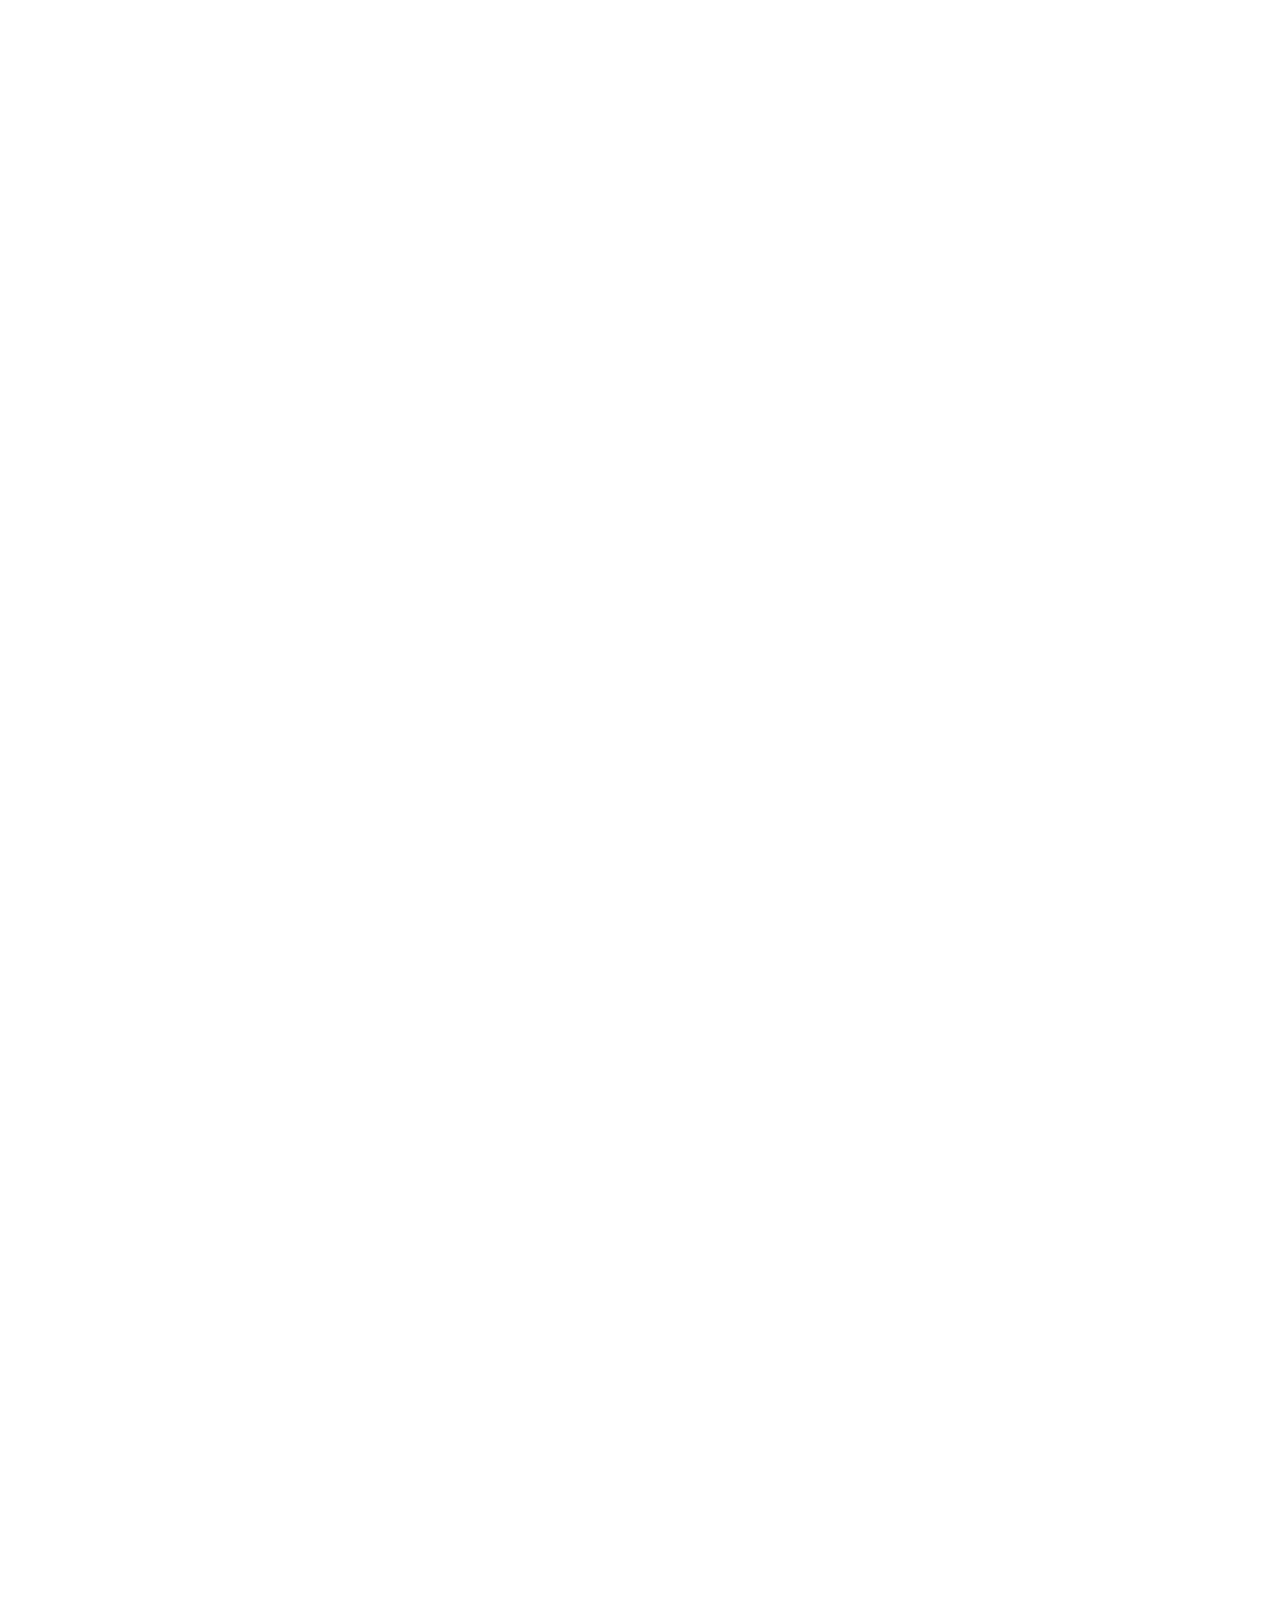
==== commit 14bbdc85: "Fix GitHub Pages startup profile" ====
--- a/index.html
+++ b/index.html
@@ -32,7 +32,7 @@
 </style><!-- Start of headEnd -->
     
     <!-- End of headEnd -->
-<style id="no-badges">#__framer-badge-container,div[class$="-container"]:has(.framer-eKXL1),.framer-1tyljp6{display:none!important}</style><link rel="stylesheet" href="assets/jarred-portfolio.css?v=20261011-availability-time2"></head>
+<style id="no-badges">#__framer-badge-container,div[class$="-container"]:has(.framer-eKXL1),.framer-1tyljp6{display:none!important}</style><link rel="stylesheet" href="assets/jarred-portfolio.css?v=20261011-github-loader1"></head>
 <body>
     
     <!-- Start of bodyStart -->
@@ -50,5 +50,5 @@
     <!-- Start of bodyEnd -->
     
     <!-- End of bodyEnd -->
-<script src="js/jarred-portfolio.js?v=20261011-availability-time2" defer></script></body>
+<script src="js/jarred-portfolio.js?v=20261011-github-loader1" defer></script></body>
 </html>
--- a/assets/jarred-portfolio.css
+++ b/assets/jarred-portfolio.css
@@ -15,7 +15,17 @@
 a.jarred-contact-card:hover{border-color:rgba(255,255,255,.35);background:rgba(255,255,255,.07)}
 .jarred-contact-value{color:#f1f1f1;font:500 15px/1.45 "Space Grotesk",sans-serif;overflow-wrap:anywhere}
 .jarred-name{font-size:clamp(42px,6vw,76px)!important;line-height:1.02!important;letter-spacing:-.045em!important;overflow-wrap:anywhere}
+.jarred-loading-screen{position:fixed;inset:0;z-index:2147483000;display:grid;place-items:center;padding:24px;background:#050505;color:#f1f1f1;font-family:"Space Grotesk",sans-serif}
+.jarred-loading-card{width:min(760px,100%);display:grid;grid-template-columns:minmax(150px,220px) 1fr;gap:18px 28px;align-items:center}
+.jarred-loading-card>img{grid-row:span 3;width:100%;aspect-ratio:1;border:1px solid rgba(255,255,255,.14);border-radius:18px;object-fit:cover;background:#111113}
+.jarred-loading-eyebrow{margin:0;color:#ccc;font-size:15px;font-weight:500}
+.jarred-loading-eyebrow::before{content:"";display:inline-block;width:8px;height:8px;margin:0 9px 1px 0;border-radius:50%;background:#6dd33d}
+.jarred-loading-name{margin:0;font-size:clamp(34px,6vw,68px);line-height:1.02;letter-spacing:-.045em}
+.jarred-loading-bio{margin:0;color:#aaa;font-size:16px;line-height:1.55}
+.jarred-loading-stats{grid-column:1/-1;display:grid;grid-template-columns:repeat(4,minmax(0,1fr));gap:12px;padding-top:18px;border-top:1px solid rgba(255,255,255,.1)}
+.jarred-loading-stat{display:grid;gap:5px}.jarred-loading-value{font-size:25px}.jarred-loading-label{color:#999;font-size:12px}
 @media(max-width:680px){.jarred-grid,.jarred-contact-grid{grid-template-columns:1fr!important}.jarred-experience-card,.jarred-stack-card{padding:18px}.jarred-showcase-copy{padding:15px}}
+@media(max-width:680px){.jarred-loading-card{grid-template-columns:88px 1fr;gap:12px 16px}.jarred-loading-card>img{grid-row:span 2;border-radius:50%}.jarred-loading-eyebrow{font-size:13px}.jarred-loading-bio{grid-column:1/-1;font-size:14px}.jarred-loading-stats{gap:8px}.jarred-loading-value{font-size:20px}.jarred-loading-label{font-size:10px}}
 @media(max-width:809px){
   #top [data-framer-name="Mobile"].framer-Pxxcs{padding:16px 0!important}
   #top [data-framer-name="Mobile"].framer-Pxxcs>[data-framer-name="Container"]{align-items:stretch!important;flex-direction:column!important;gap:12px!important}
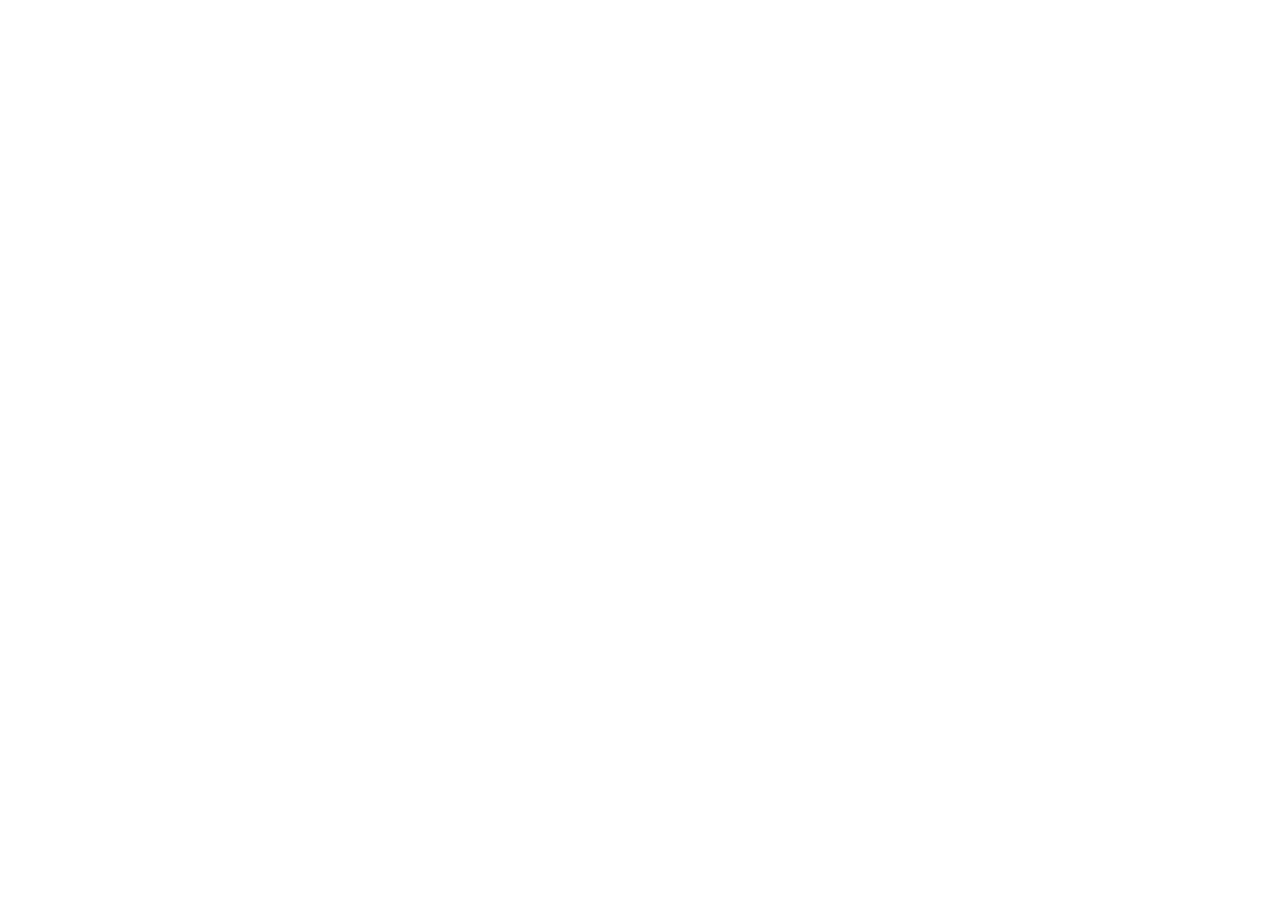
==== commit 32c2e1b2: "Fix GitHub Pages hydration customization" ====
--- a/index.html
+++ b/index.html
@@ -32,7 +32,7 @@
 </style><!-- Start of headEnd -->
     
     <!-- End of headEnd -->
-<style id="no-badges">#__framer-badge-container,div[class$="-container"]:has(.framer-eKXL1),.framer-1tyljp6{display:none!important}</style><link rel="stylesheet" href="assets/jarred-portfolio.css?v=20261011-github-loader1"></head>
+<style id="no-badges">#__framer-badge-container,div[class$="-container"]:has(.framer-eKXL1),.framer-1tyljp6{display:none!important}</style><link rel="stylesheet" href="assets/jarred-portfolio.css?v=20261011-github-loader2"></head>
 <body>
     
     <!-- Start of bodyStart -->
@@ -50,5 +50,5 @@
     <!-- Start of bodyEnd -->
     
     <!-- End of bodyEnd -->
-<script src="js/jarred-portfolio.js?v=20261011-github-loader1" defer></script></body>
+<script src="js/jarred-portfolio.js?v=20261011-github-loader2" defer></script></body>
 </html>
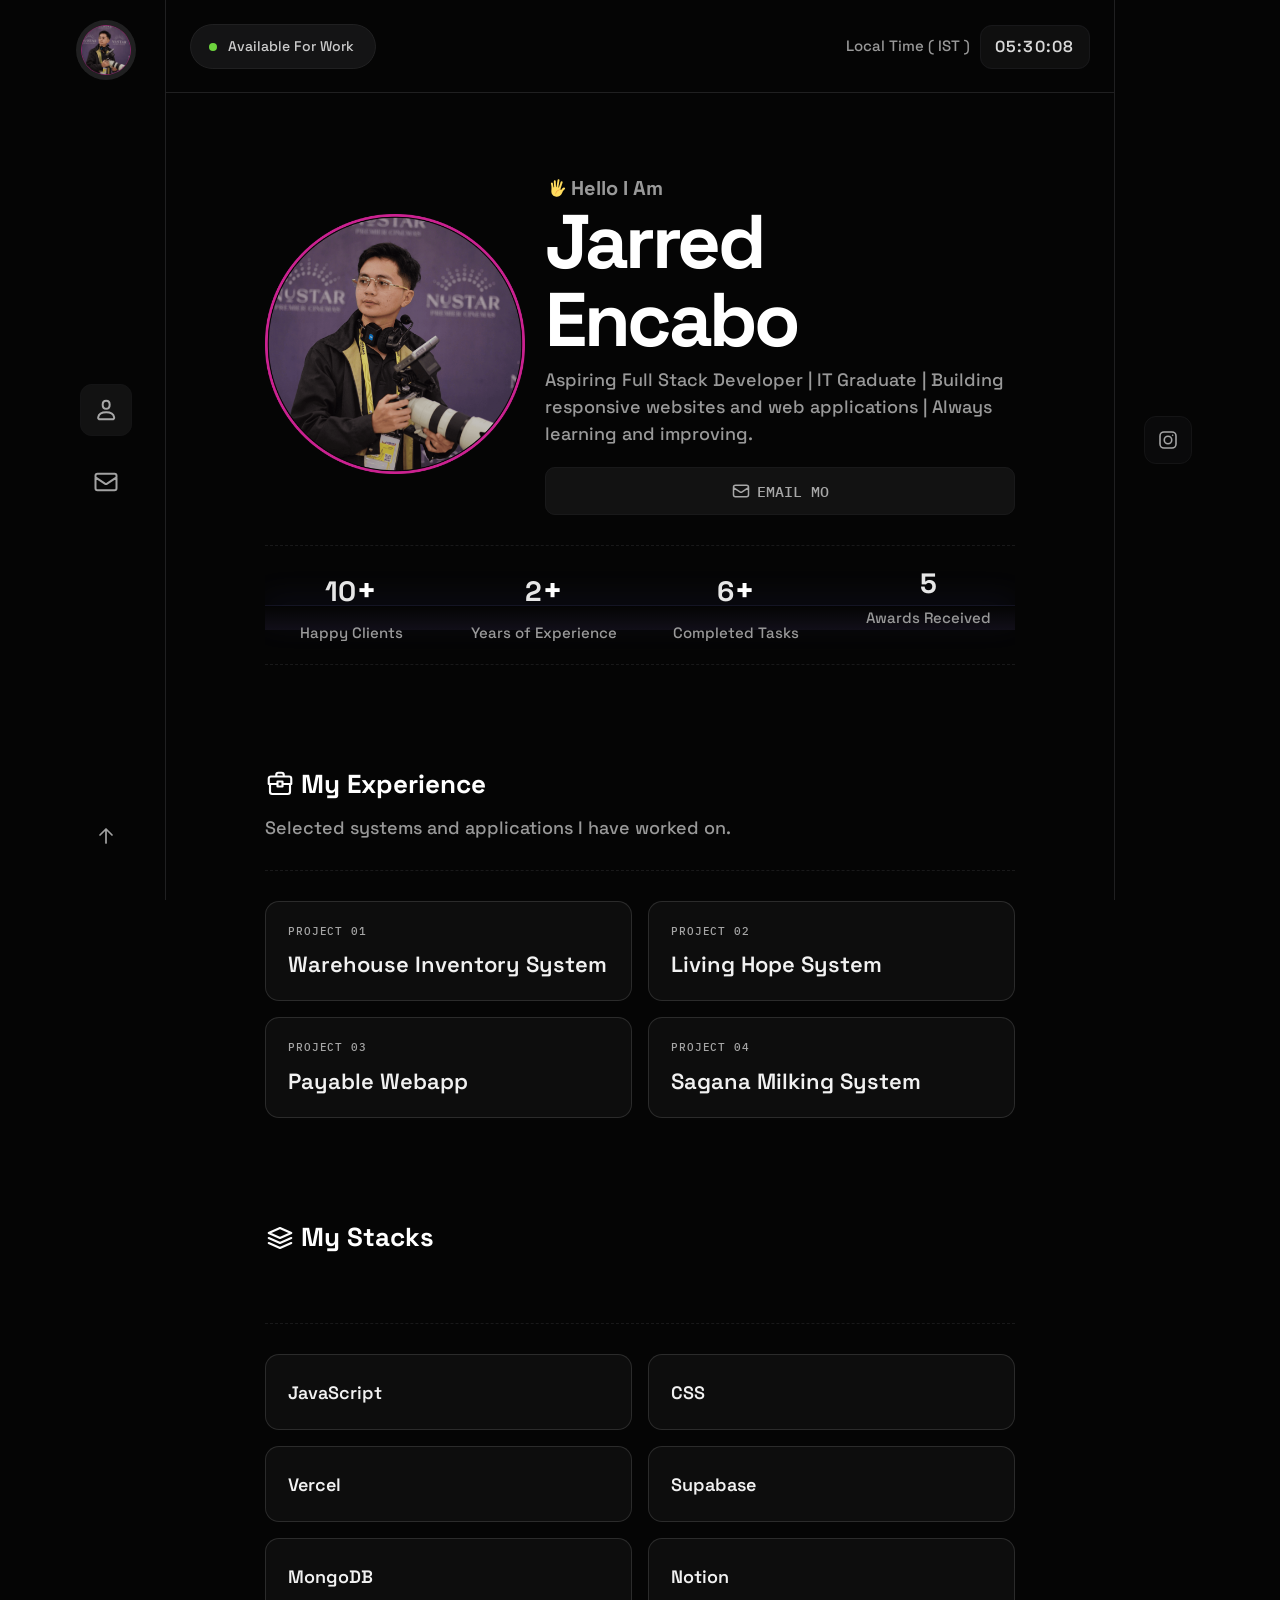
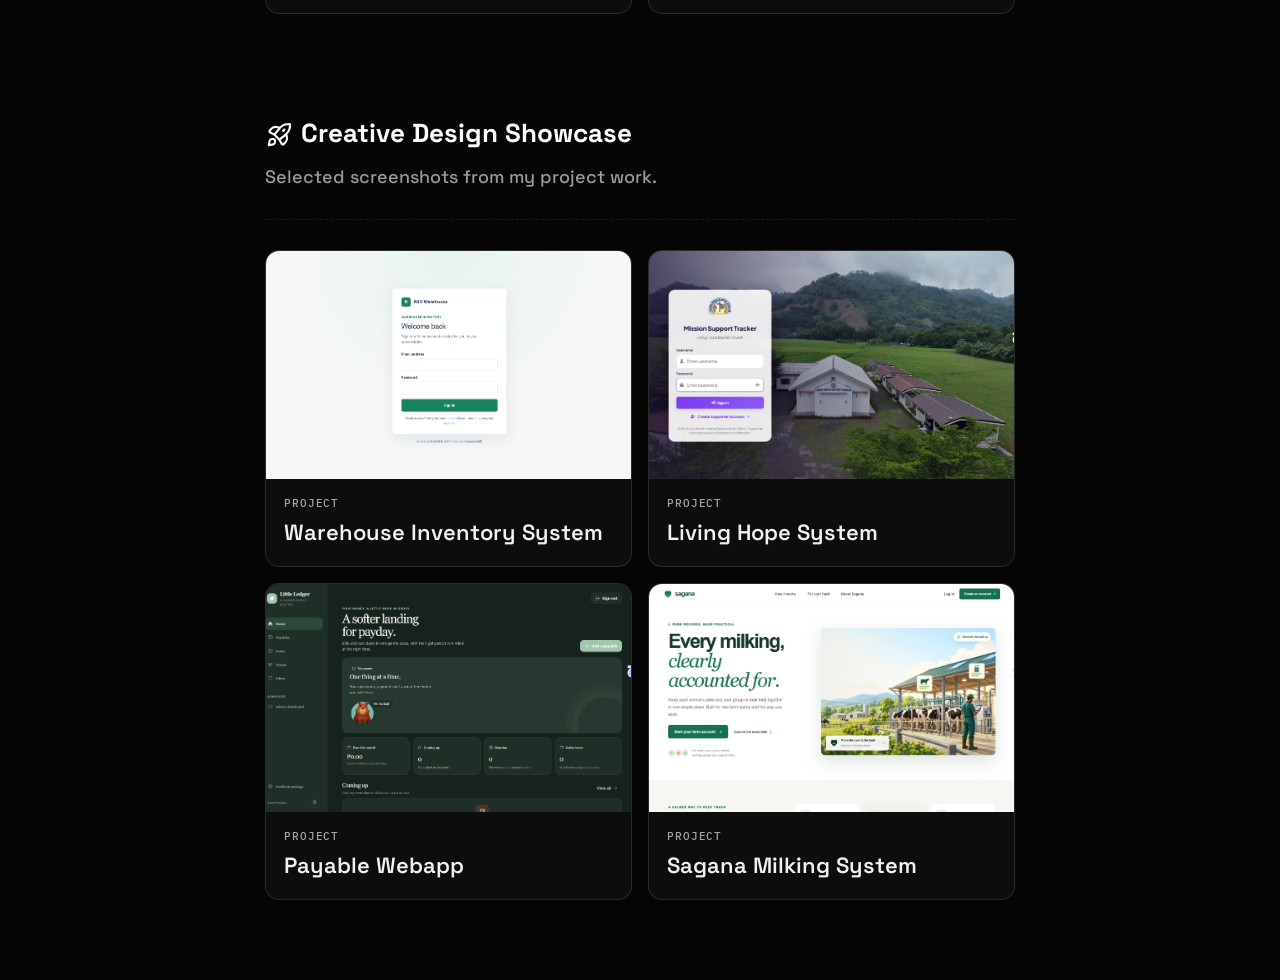
==== commit 77b5c0da: "Add collision beam hero effect" ====
--- a/index.html
+++ b/index.html
@@ -32,7 +32,7 @@
 </style><!-- Start of headEnd -->
     
     <!-- End of headEnd -->
-<style id="no-badges">#__framer-badge-container,div[class$="-container"]:has(.framer-eKXL1),.framer-1tyljp6{display:none!important}</style><link rel="stylesheet" href="assets/jarred-portfolio.css?v=20261011-github-loader2"></head>
+<style id="no-badges">#__framer-badge-container,div[class$="-container"]:has(.framer-eKXL1),.framer-1tyljp6{display:none!important}</style><link rel="stylesheet" href="assets/jarred-portfolio.css?v=20261011-beams1"></head>
 <body>
     
     <!-- Start of bodyStart -->
@@ -50,5 +50,5 @@
     <!-- Start of bodyEnd -->
     
     <!-- End of bodyEnd -->
-<script src="js/jarred-portfolio.js?v=20261011-github-loader2" defer></script></body>
+<script src="js/jarred-portfolio.js?v=20261011-beams1" defer></script></body>
 </html>
--- a/assets/jarred-portfolio.css
+++ b/assets/jarred-portfolio.css
@@ -23,7 +23,17 @@
 .jarred-loading-name{margin:0;font-size:clamp(34px,6vw,68px);line-height:1.02;letter-spacing:-.045em}
 .jarred-loading-bio{margin:0;color:#aaa;font-size:16px;line-height:1.55}
 .jarred-loading-stats{grid-column:1/-1;display:grid;grid-template-columns:repeat(4,minmax(0,1fr));gap:12px;padding-top:18px;border-top:1px solid rgba(255,255,255,.1)}
-.jarred-loading-stat{display:grid;gap:5px}.jarred-loading-value{font-size:25px}.jarred-loading-label{color:#999;font-size:12px}
+ .jarred-loading-stat{display:grid;gap:5px}.jarred-loading-value{font-size:25px}.jarred-loading-label{color:#999;font-size:12px}
+.jarred-beam-hero{position:relative!important;isolation:isolate}
+.jarred-beam-content{position:relative;z-index:1}
+.jarred-beam-stage{position:absolute;inset:0;z-index:0;overflow:hidden;pointer-events:none;opacity:.6;mix-blend-mode:screen}
+.jarred-beam{position:absolute;top:-120px;left:var(--beam-left);width:1px;height:var(--beam-height);border-radius:999px;background:linear-gradient(to bottom,transparent,rgba(99,102,241,.8),rgba(236,72,153,.9));filter:drop-shadow(0 0 5px rgba(129,140,248,.55));animation:jarred-beam-fall var(--beam-duration) linear var(--beam-delay) infinite}
+.jarred-beam-floor{position:absolute;right:0;bottom:7%;left:0;height:24px;background:linear-gradient(to top,rgba(72,58,112,.3),transparent);box-shadow:0 -1px 0 rgba(129,140,248,.16),0 -8px 30px rgba(99,102,241,.12)}
+.jarred-beam-burst{position:absolute;bottom:calc(7% + 14px);left:var(--burst-left);width:7px;height:7px;border-radius:50%;background:#f0abfc;box-shadow:0 0 12px 4px rgba(192,132,252,.75);animation:jarred-beam-burst .95s ease-out forwards}
+.jarred-beam-particle{position:absolute;top:3px;left:3px;width:2px;height:2px;border-radius:50%;background:#c4b5fd;transform:rotate(var(--particle-angle)) translateY(0);animation:jarred-beam-particle .85s ease-out forwards}
+@keyframes jarred-beam-fall{from{transform:translate3d(0,0,0)}to{transform:translate3d(0,calc(100vh + 520px),0)}}
+@keyframes jarred-beam-burst{0%{opacity:1;transform:scale(.7)}45%{opacity:1;transform:scale(1.7)}100%{opacity:0;transform:scale(.2)}}
+@keyframes jarred-beam-particle{to{opacity:0;transform:rotate(var(--particle-angle)) translateY(var(--particle-distance))}}
 @media(max-width:680px){.jarred-grid,.jarred-contact-grid{grid-template-columns:1fr!important}.jarred-experience-card,.jarred-stack-card{padding:18px}.jarred-showcase-copy{padding:15px}}
 @media(max-width:680px){.jarred-loading-card{grid-template-columns:88px 1fr;gap:12px 16px}.jarred-loading-card>img{grid-row:span 2;border-radius:50%}.jarred-loading-eyebrow{font-size:13px}.jarred-loading-bio{grid-column:1/-1;font-size:14px}.jarred-loading-stats{gap:8px}.jarred-loading-value{font-size:20px}.jarred-loading-label{font-size:10px}}
 @media(max-width:809px){
@@ -32,4 +42,4 @@
   #top [data-framer-name="Mobile"] [data-framer-name="Buttons Container"]{width:100%!important}
   #top [data-framer-name="Mobile"].framer-Pxxcs>[data-framer-name="Container"]::before{content:"Available For Work";display:flex;align-items:center;align-self:flex-start;padding:9px 13px 9px 29px;border:1px solid rgba(255,255,255,.12);border-radius:999px;background:radial-gradient(circle at 14px 50%,#6dd33d 0 4px,transparent 4.5px),rgba(19,19,21,.96);color:#ccc;font:500 14px/1.4 "Space Grotesk",sans-serif}
 }
-@media(prefers-reduced-motion:reduce){a.jarred-contact-card{transition:none}}
+@media(prefers-reduced-motion:reduce){a.jarred-contact-card{transition:none}.jarred-beam{animation:none}.jarred-beam-burst{display:none}}
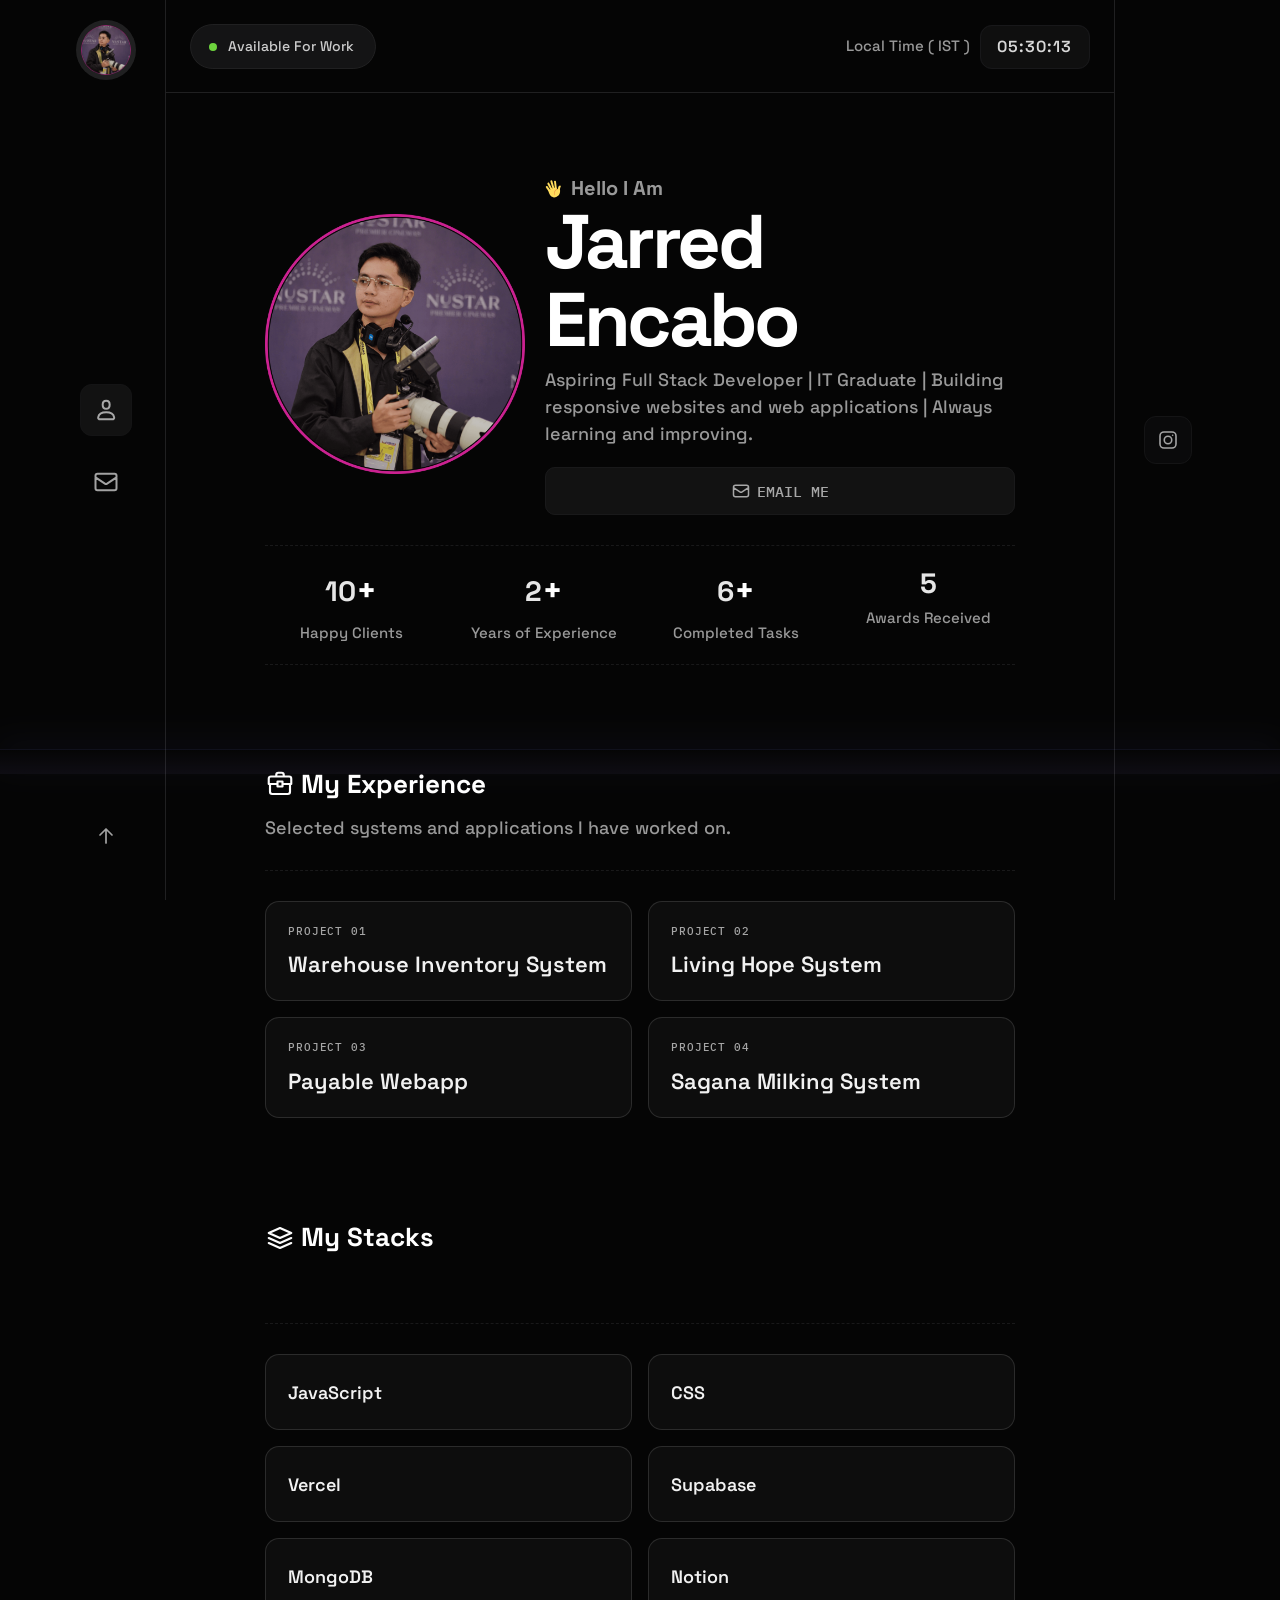
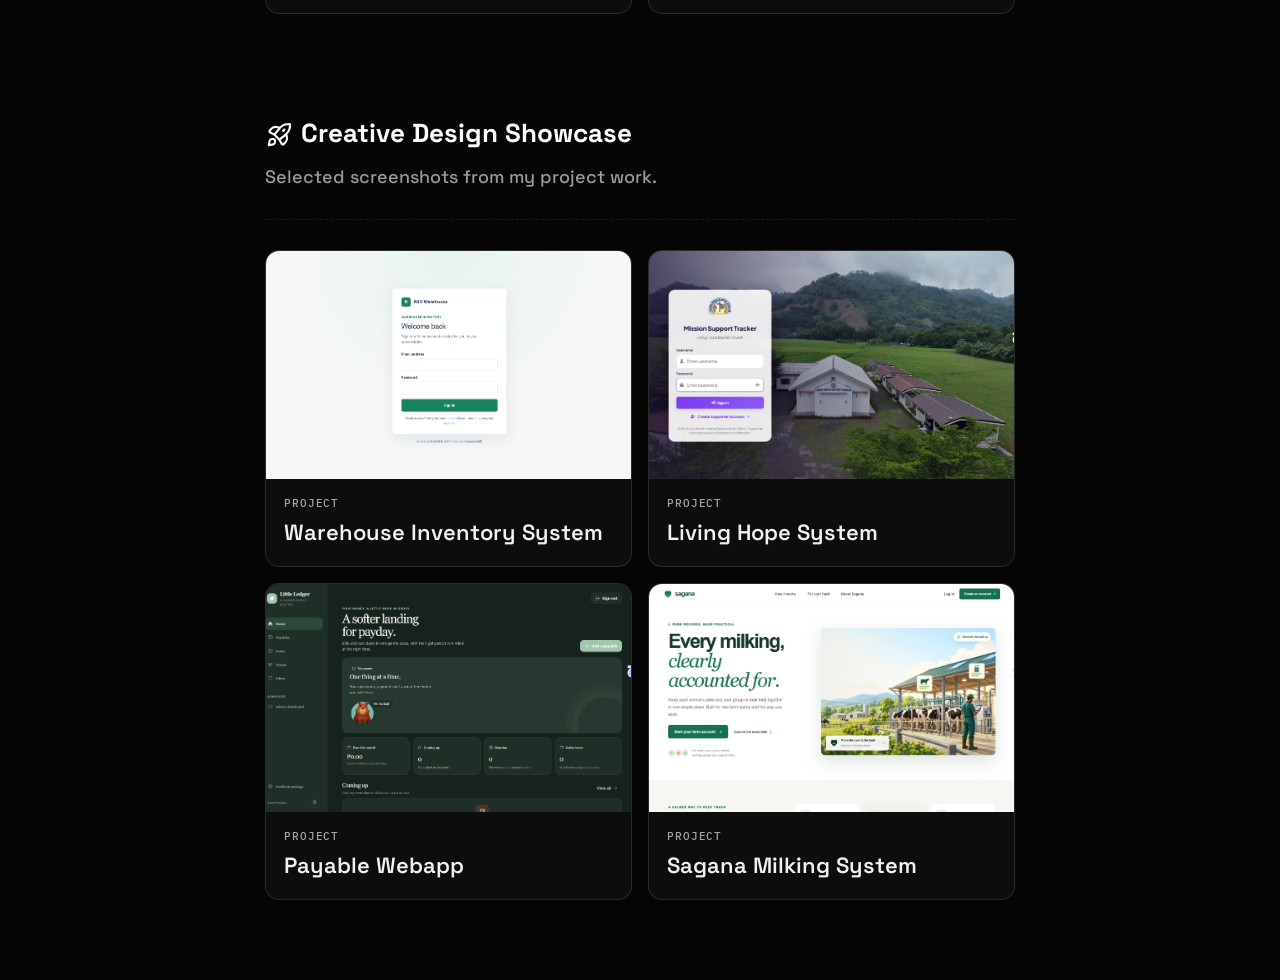
==== commit 77cc3f97: "Make beam effect fullscreen across pages" ====
--- a/index.html
+++ b/index.html
@@ -32,7 +32,7 @@
 </style><!-- Start of headEnd -->
     
     <!-- End of headEnd -->
-<style id="no-badges">#__framer-badge-container,div[class$="-container"]:has(.framer-eKXL1),.framer-1tyljp6{display:none!important}</style><link rel="stylesheet" href="assets/jarred-portfolio.css?v=20261011-beams1"></head>
+<style id="no-badges">#__framer-badge-container,div[class$="-container"]:has(.framer-eKXL1),.framer-1tyljp6{display:none!important}</style><link rel="stylesheet" href="assets/jarred-portfolio.css?v=20261011-beams2"></head>
 <body>
     
     <!-- Start of bodyStart -->
@@ -50,5 +50,5 @@
     <!-- Start of bodyEnd -->
     
     <!-- End of bodyEnd -->
-<script src="js/jarred-portfolio.js?v=20261011-beams1" defer></script></body>
+<script src="js/jarred-portfolio.js?v=20261011-beams2" defer></script></body>
 </html>
--- a/assets/jarred-portfolio.css
+++ b/assets/jarred-portfolio.css
@@ -24,18 +24,20 @@
 .jarred-loading-bio{margin:0;color:#aaa;font-size:16px;line-height:1.55}
 .jarred-loading-stats{grid-column:1/-1;display:grid;grid-template-columns:repeat(4,minmax(0,1fr));gap:12px;padding-top:18px;border-top:1px solid rgba(255,255,255,.1)}
  .jarred-loading-stat{display:grid;gap:5px}.jarred-loading-value{font-size:25px}.jarred-loading-label{color:#999;font-size:12px}
-.jarred-beam-hero{position:relative!important;isolation:isolate}
-.jarred-beam-content{position:relative;z-index:1}
 .jarred-beam-stage{position:absolute;inset:0;z-index:0;overflow:hidden;pointer-events:none;opacity:.6;mix-blend-mode:screen}
+.jarred-beam-global{position:fixed;inset:0;z-index:2;opacity:.42}
 .jarred-beam{position:absolute;top:-120px;left:var(--beam-left);width:1px;height:var(--beam-height);border-radius:999px;background:linear-gradient(to bottom,transparent,rgba(99,102,241,.8),rgba(236,72,153,.9));filter:drop-shadow(0 0 5px rgba(129,140,248,.55));animation:jarred-beam-fall var(--beam-duration) linear var(--beam-delay) infinite}
 .jarred-beam-floor{position:absolute;right:0;bottom:7%;left:0;height:24px;background:linear-gradient(to top,rgba(72,58,112,.3),transparent);box-shadow:0 -1px 0 rgba(129,140,248,.16),0 -8px 30px rgba(99,102,241,.12)}
 .jarred-beam-burst{position:absolute;bottom:calc(7% + 14px);left:var(--burst-left);width:7px;height:7px;border-radius:50%;background:#f0abfc;box-shadow:0 0 12px 4px rgba(192,132,252,.75);animation:jarred-beam-burst .95s ease-out forwards}
+  .jarred-beam-global .jarred-beam-floor{bottom:14%}
+  .jarred-beam-global .jarred-beam-burst{bottom:calc(14% + 14px)}
 .jarred-beam-particle{position:absolute;top:3px;left:3px;width:2px;height:2px;border-radius:50%;background:#c4b5fd;transform:rotate(var(--particle-angle)) translateY(0);animation:jarred-beam-particle .85s ease-out forwards}
 @keyframes jarred-beam-fall{from{transform:translate3d(0,0,0)}to{transform:translate3d(0,calc(100vh + 520px),0)}}
 @keyframes jarred-beam-burst{0%{opacity:1;transform:scale(.7)}45%{opacity:1;transform:scale(1.7)}100%{opacity:0;transform:scale(.2)}}
 @keyframes jarred-beam-particle{to{opacity:0;transform:rotate(var(--particle-angle)) translateY(var(--particle-distance))}}
 @media(max-width:680px){.jarred-grid,.jarred-contact-grid{grid-template-columns:1fr!important}.jarred-experience-card,.jarred-stack-card{padding:18px}.jarred-showcase-copy{padding:15px}}
 @media(max-width:680px){.jarred-loading-card{grid-template-columns:88px 1fr;gap:12px 16px}.jarred-loading-card>img{grid-row:span 2;border-radius:50%}.jarred-loading-eyebrow{font-size:13px}.jarred-loading-bio{grid-column:1/-1;font-size:14px}.jarred-loading-stats{gap:8px}.jarred-loading-value{font-size:20px}.jarred-loading-label{font-size:10px}}
+  @media(max-width:680px){.jarred-beam-global{opacity:.48}.jarred-beam-global .jarred-beam{width:2px}.jarred-beam-global .jarred-beam-floor{bottom:16%;height:20px}.jarred-beam-global .jarred-beam-burst{bottom:calc(16% + 14px)}}
 @media(max-width:809px){
   #top [data-framer-name="Mobile"].framer-Pxxcs{padding:16px 0!important}
   #top [data-framer-name="Mobile"].framer-Pxxcs>[data-framer-name="Container"]{align-items:stretch!important;flex-direction:column!important;gap:12px!important}
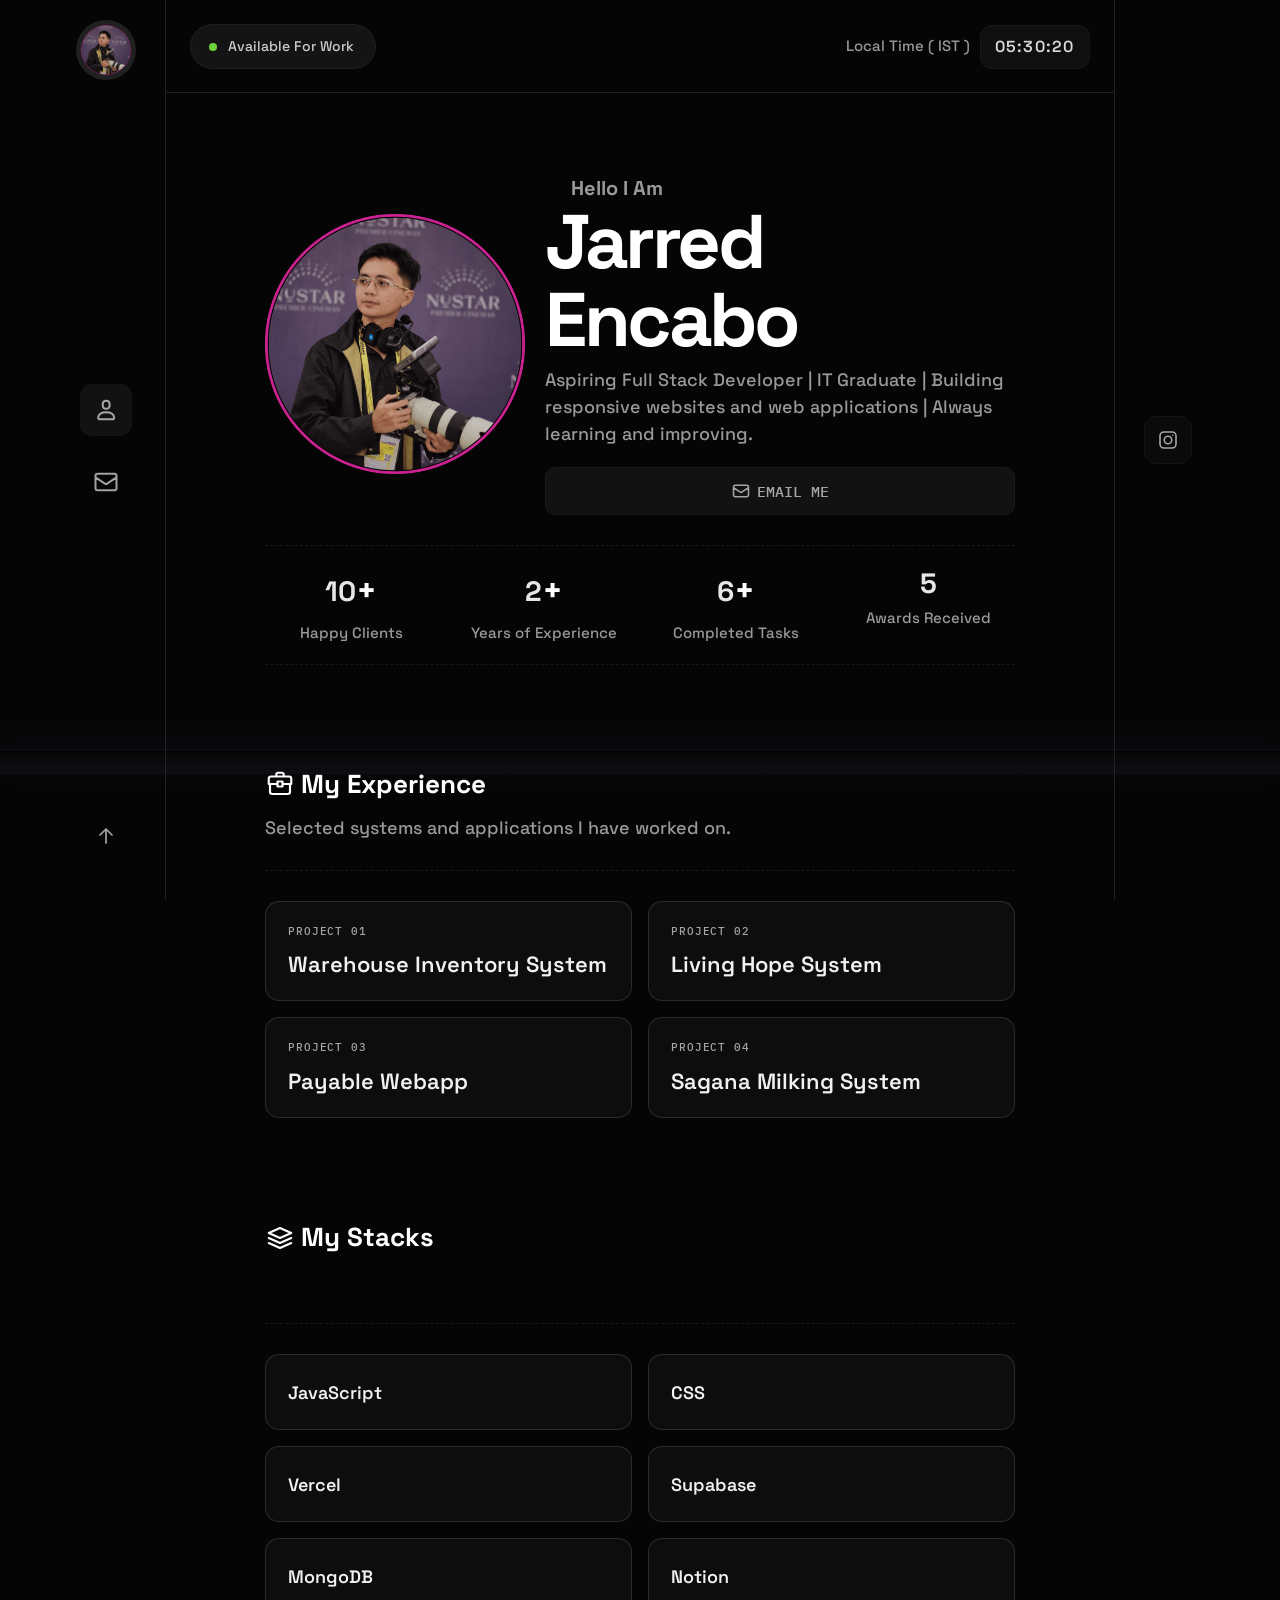
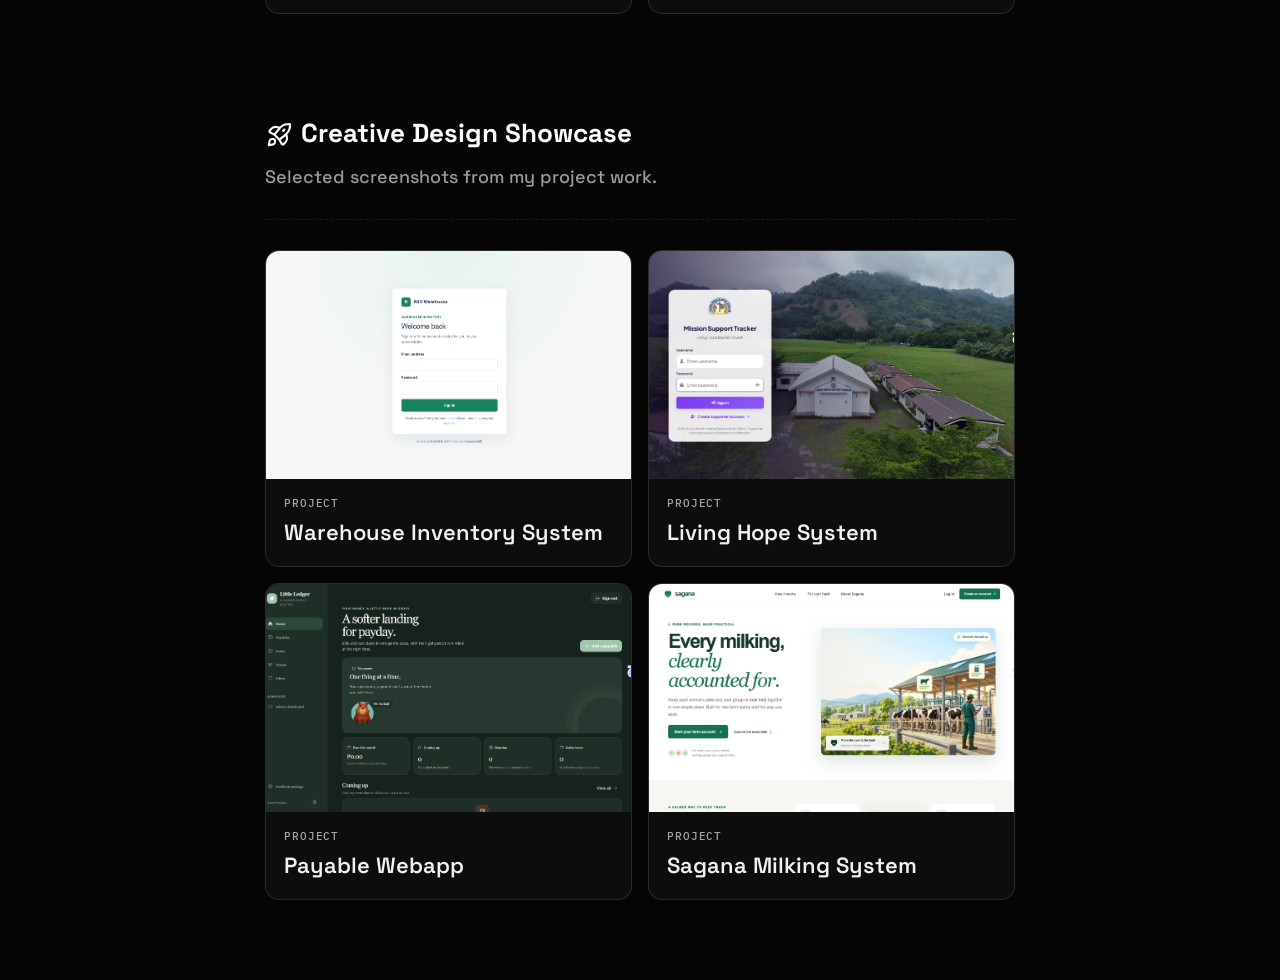
==== commit 5f389d9d: "Keep beam stylesheet cache consistent" ====
--- a/index.html
+++ b/index.html
@@ -32,7 +32,7 @@
 </style><!-- Start of headEnd -->
     
     <!-- End of headEnd -->
-<style id="no-badges">#__framer-badge-container,div[class$="-container"]:has(.framer-eKXL1),.framer-1tyljp6{display:none!important}</style><link rel="stylesheet" href="assets/jarred-portfolio.css?v=20261011-beams2"></head>
+<style id="no-badges">#__framer-badge-container,div[class$="-container"]:has(.framer-eKXL1),.framer-1tyljp6{display:none!important}</style><link rel="stylesheet" href="assets/jarred-portfolio.css?v=20261011-beams3"></head>
 <body>
     
     <!-- Start of bodyStart -->
@@ -50,5 +50,5 @@
     <!-- Start of bodyEnd -->
     
     <!-- End of bodyEnd -->
-<script src="js/jarred-portfolio.js?v=20261011-beams2" defer></script></body>
+<script src="js/jarred-portfolio.js?v=20261011-beams3" defer></script></body>
 </html>
